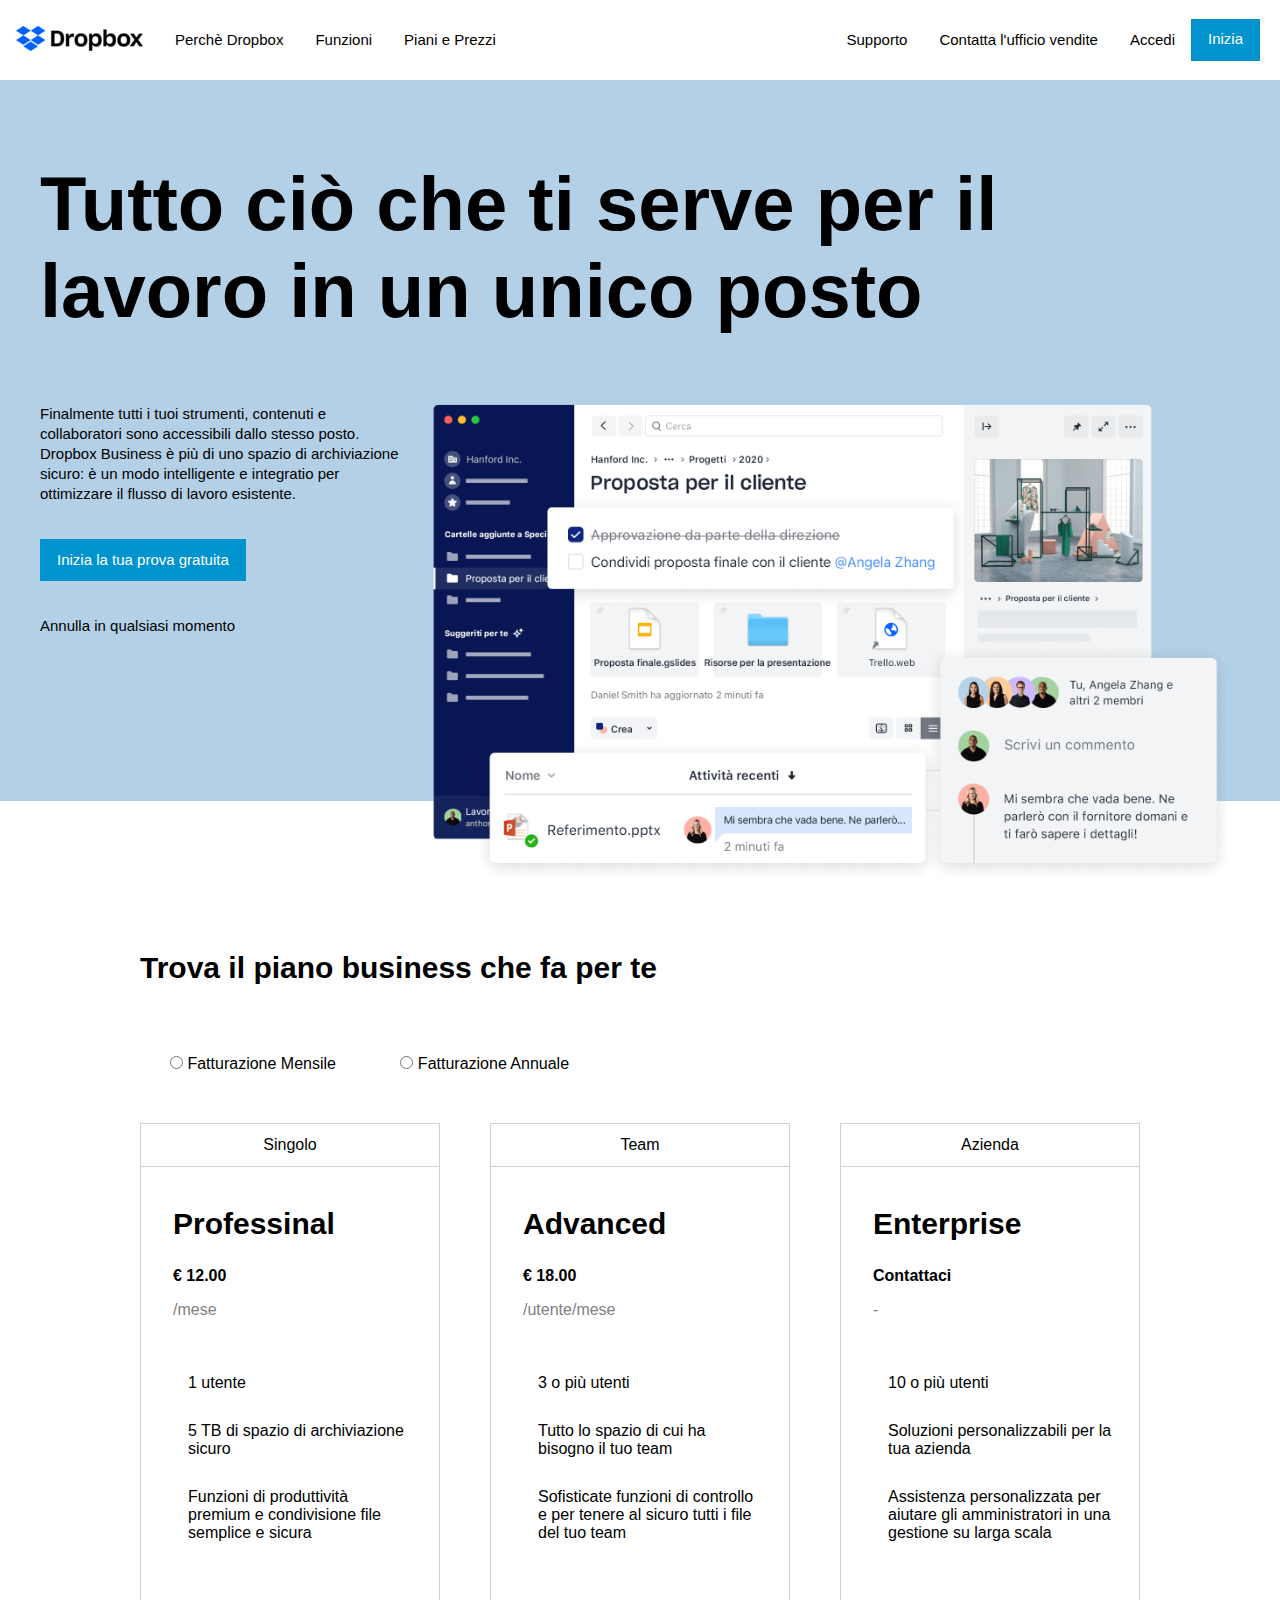
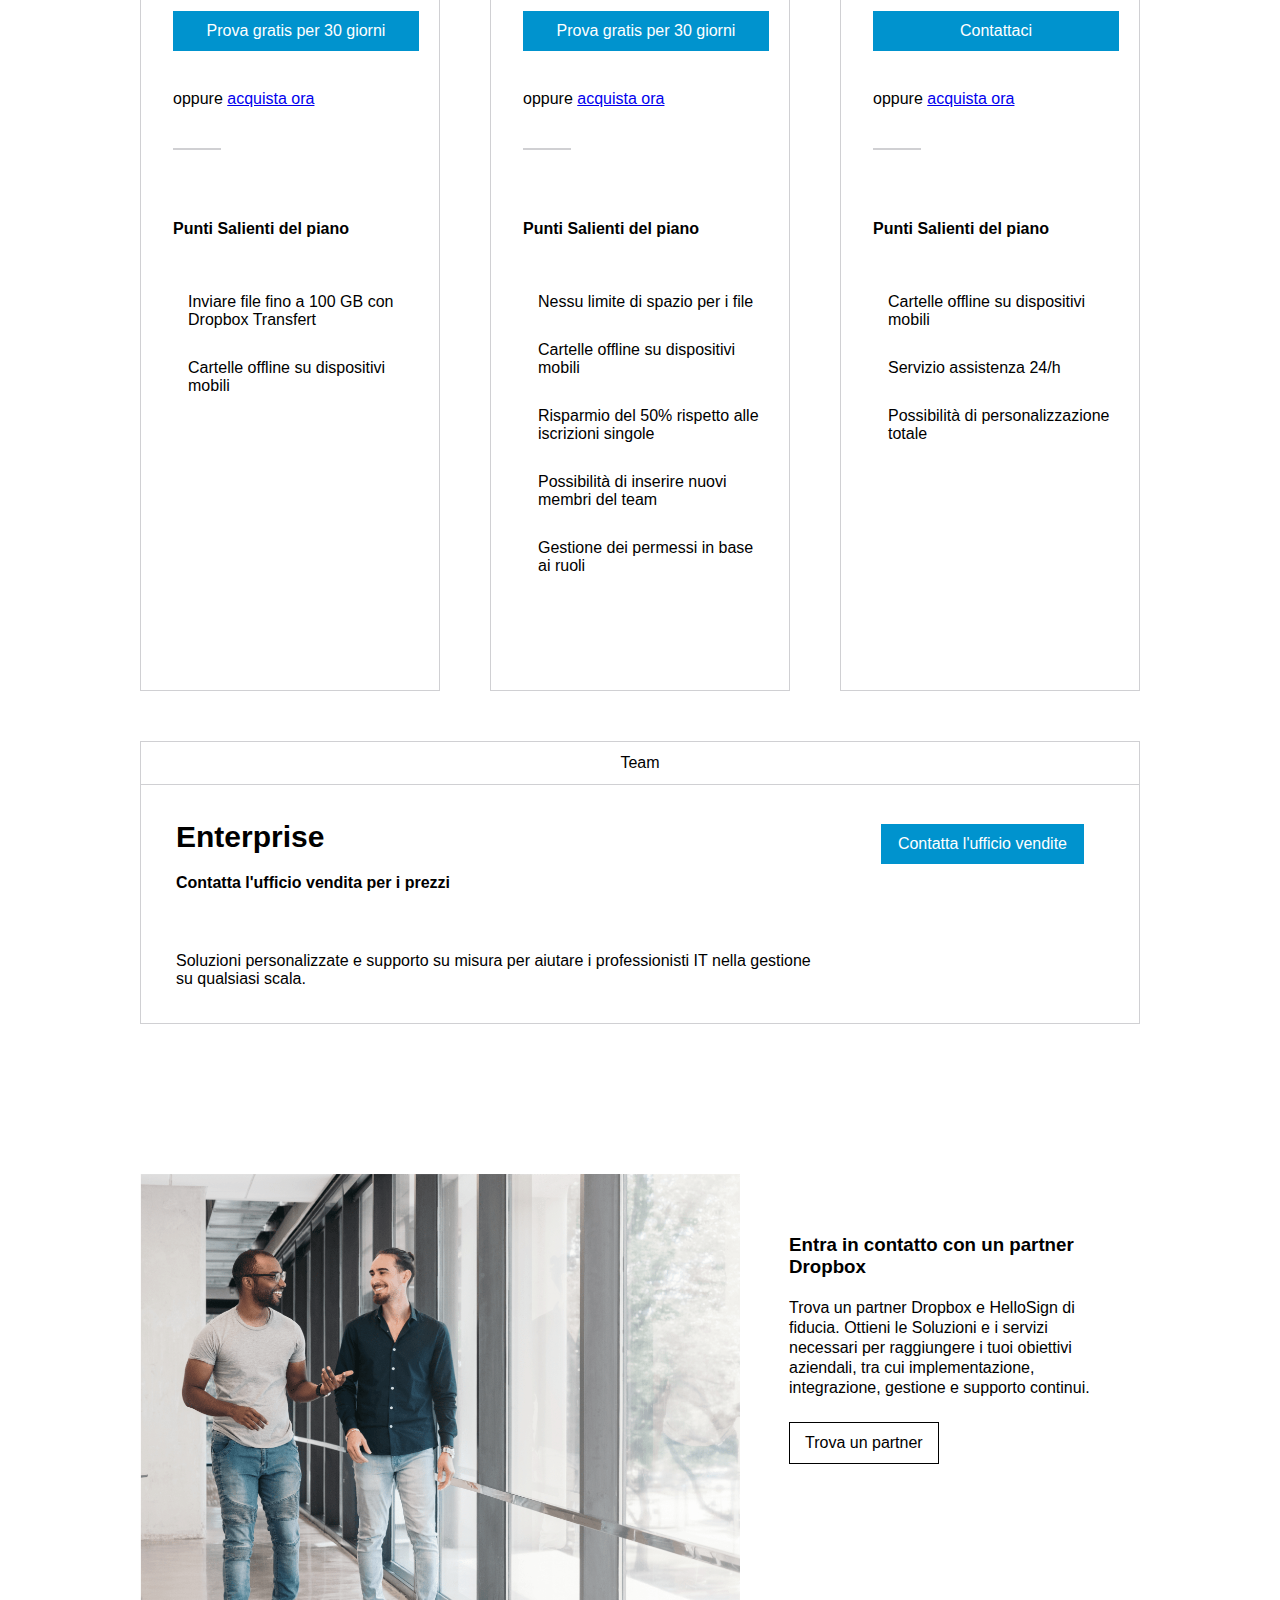
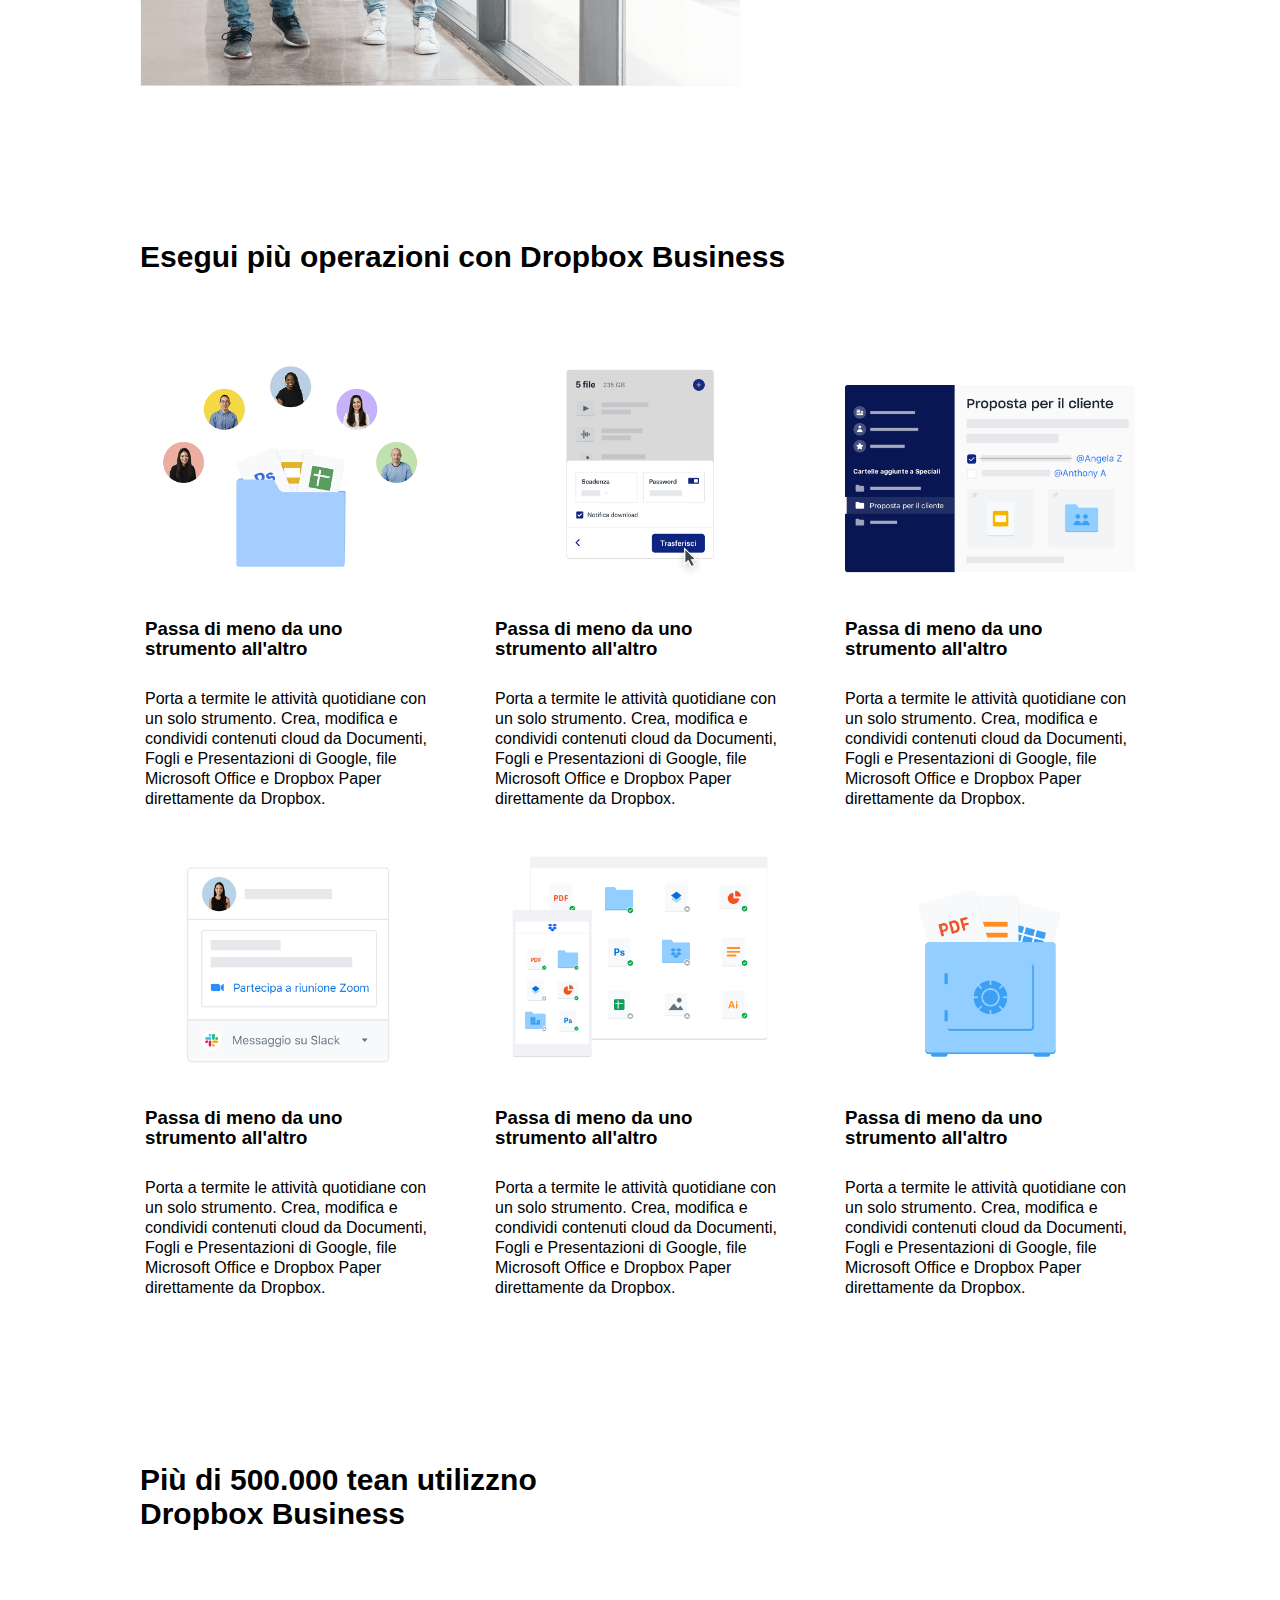
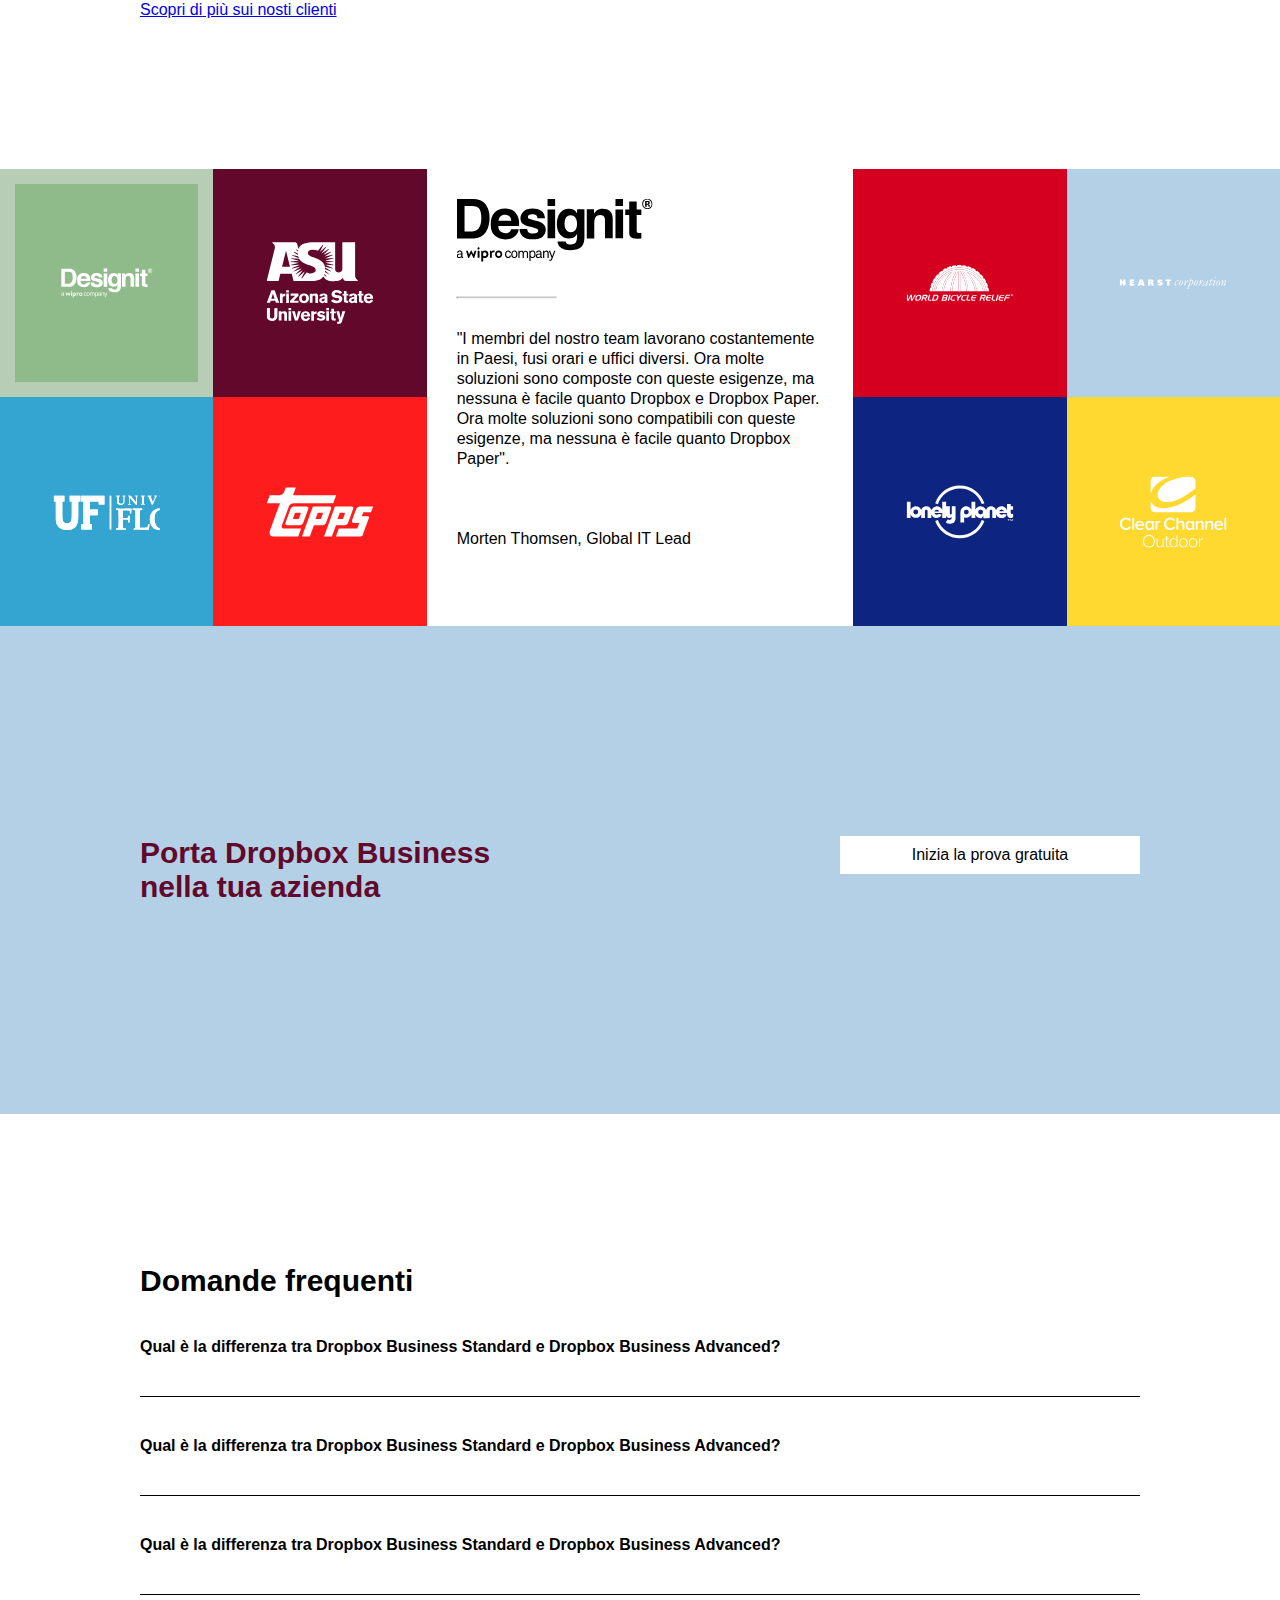
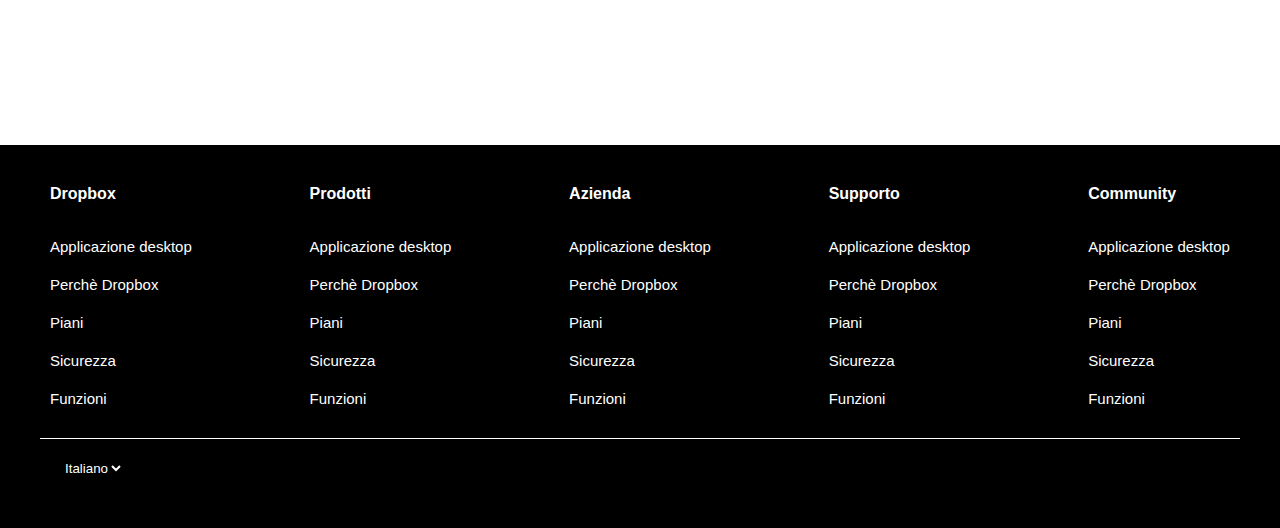
==== index.html @ a274bbf8 "ancora e icone" ====
<!DOCTYPE html>
<html lang="en">
<head>
    <meta charset="UTF-8">
    <meta http-equiv="X-UA-Compatible" content="IE=edge">
    <meta name="viewport" content="width=device-width, initial-scale=1.0">
    <link rel="stylesheet" href="https://cdnjs.cloudflare.com/ajax/libs/font-awesome/6.2.0/css/all.min.css" integrity="sha512-xh6O/CkQoPOWDdYTDqeRdPCVd1SpvCA9XXcUnZS2FmJNp1coAFzvtCN9BmamE+4aHK8yyUHUSCcJHgXloTyT2A==" crossorigin="anonymous" referrerpolicy="no-referrer" />
    <link rel="stylesheet" href="./css/style.css">
    <title>Dropbox</title>
</head>
<body>
    <!-- header 100% -->
    <header>
        <!-- navbar fixed 100% -->
        <nav class="d-flex flex-between">
            <div class="d-flex flex-between">
                <ul class="d-flex flex-between">
                    <li>
                        <img src="./img/logo-small.png" alt="logo-small">
                    </li>
                    <li>
                        <a href="#">Perch&egrave; Dropbox</a>
                    </li>
                    <li>
                        <a href="#">Funzioni</a>
                    </li>
                    <li>
                        <a href="#">Piani e Prezzi</a>
                    </li>
                </ul>
            </div>
            <div class=" d-flex flex-between">
                <ul class="d-flex">
                    <li>
                        <a href="#">Supporto</a>
                    </li>
                    <li>
                        <a href="#">Contatta l&#39ufficio vendite</a>
                    </li>
                    <li>
                        <a href="#">Accedi</a>
                    </li>
                    <li class="btn-blue">
                        <a href="#">Inizia</a>
                    </li>
                </ul> 
            </div>
        </nav>
        <!-- section hero 100% con sfondo azzurro -->
        <section id="hero">
            <div class="container-big">
                <h1>Tutto ci&ograve; che ti serve per il lavoro in un unico posto</h1>
                <div class="d-flex">
                    <div class="w-30 flex-col flex-start">
                        <div>
                            Finalmente tutti i tuoi strumenti, contenuti e collaboratori sono accessibili dallo stesso posto. Dropbox Business &egrave; pi&ugrave; di uno spazio di archiviazione sicuro: &egrave; un modo intelligente e integratio per ottimizzare il flusso di lavoro esistente.
                        </div>
                        <div class="btn-blue">
                            Inizia la tua prova gratuita
                        </div>
                        <div>
                            Annulla in qualsiasi momento
                        </div>
                        <div>
                            <a href="#piani"><i class="fa-solid fa-arrow-down"></i></a>
                        </div>
                    </div>
                    <div class="w-70">
                        <img src="./img/jumbo.png" alt="hero">
                    </div>
                </div>
            </div>
        </section>
    </header>

    <!-- main con 7 sezioni -->
    <main>
        <!-- prima sezione -->
        <section id="piani" class="container-small">
            <h2>Trova il piano business che fa per te</h2>
            <div id="radio-find" class="fatturazioni">
                <label>
                    <input type="radio" name="choice-radio">
                    Fatturazione Mensile
                </label>
                <label>
                    <input type="radio" name="choice-radio">
                    Fatturazione Annuale
                </label>
            </div>
            <!-- contenitore cards -->
            <div class="cards-piani card-conteiner d-flex">
                <!-- prima card -->
                <div class="border flex-col flex-card card">
                    <div class="titolo-card ">
                        <i class="fa-solid fa-user"></i> Singolo
                    </div>
                    <div class="main-card flex-col ">
                        <!-- costi -->
                        <div class="costi">
                            <h2>Professinal</h2>
                            <h4>&euro; 12.00</h4>
                            <span>/mese</span>
                        </div>
                        <!-- funzioni -->
                        <div class="contenitore-funzioni">
                            <div class="funzioni d-flex">
                                <div>
                                    <i class="fa-solid fa-user"></i>
                                </div>
                                <div>
                                    1 utente
                                </div>
                            </div> 
                            <div class="funzioni d-flex">  
                                <div>
                                    <i class="fa-solid fa-folder"></i>
                                </div>
                                <div>
                                    5 TB di spazio di archiviazione sicuro
                                </div>
                            </div>
                            <div class="funzioni d-flex">     
                                <div>
                                    <i class="fa-solid fa-share-nodes"></i>
                                </div>
                                <div>
                                    Funzioni di produttivit&agrave; premium e condivisione file semplice e sicura
                                </div>
                            </div>
                        </div>
                        <!-- bottone prova -->
                        <div class="btn-blue">
                            Prova gratis per 30 giorni
                        </div>
                        <div id="acquista">
                            oppure <a href="#">acquista ora</a>
                        </div>
                        <div class="linea"></div>
                        <!-- punti Salienti -->
                        <div class="punti-salienti fatturazioni flex-col ">
                            <h4> Punti Salienti del piano</h4>
                            <div class="contenitore-funzioni">
                                <div class="funzioni d-flex">
                                    <div>
                                        <i class="fa-solid fa-check"></i>
                                    </div>
                                    <div>
                                        Inviare file fino a 100 GB con Dropbox Transfert
                                    </div>
                                </div> 
                                <div class="funzioni d-flex">  
                                    <div>
                                        <i class="fa-solid fa-check"></i>
                                    </div>
                                    <div>
                                        Cartelle offline su dispositivi mobili
                                    </div>
                                </div>
                            </div>
                        </div>
                    </div>
                </div>
                <!-- seconda card -->
                <div class="card-piano border flex-col flex-card card">
                    <div class="titolo-card ">
                        <i class="fa-solid fa-users"></i> Team
                    </div>
                    <div class="main-card flex-col ">
                        <!-- costi -->
                        <div class="costi">
                            <h2>Advanced</h2>
                            <h4>&euro; 18.00</h4>
                            <span>/utente/mese</span>
                        </div>
                        <!-- funzioni -->
                        <div class="contenitore-funzioni">
                            <div class="funzioni d-flex">
                                <div>
                                    <i class="fa-solid fa-user"></i>
                                </div>
                                <div>
                                    3 o pi&ugrave; utenti
                                </div>
                            </div> 
                            <div class="funzioni d-flex">  
                                <div>
                                    <i class="fa-solid fa-folder"></i>
                                </div>
                                <div>
                                    Tutto lo spazio di cui ha bisogno il tuo team
                                </div>
                            </div>
                            <div class="funzioni d-flex">     
                                <div>
                                    <i class="fa-solid fa-share-nodes"></i>
                                </div>
                                <div>
                                    Sofisticate funzioni di controllo e per tenere al sicuro tutti i file del tuo team
                                </div>
                            </div>
                        </div>
                        <!-- bottone prova -->
                        <div class="btn-blue">
                            Prova gratis per 30 giorni
                        </div>
                        <div id="acquista">
                            oppure <a href="#">acquista ora</a>
                        </div>
                        <div class="linea"></div>
                        <!-- punti Salienti -->
                        <div class="punti-salienti fatturazioni flex-col ">
                            <h4> Punti Salienti del piano</h4>
                            <div class="contenitore-funzioni">
                                <div class="funzioni d-flex">
                                    <div>
                                        <i class="fa-solid fa-check"></i>
                                    </div>
                                    <div>
                                        Nessu limite di spazio per i file
                                    </div>
                                </div> 
                                <div class="funzioni d-flex">  
                                    <div>
                                        <i class="fa-solid fa-check"></i>
                                    </div>
                                    <div>
                                        Cartelle offline su dispositivi mobili
                                    </div>
                                </div>
                                <div class="funzioni d-flex">  
                                    <div>
                                        <i class="fa-solid fa-check"></i>
                                    </div>
                                    <div>
                                        Risparmio del 50% rispetto alle iscrizioni singole
                                    </div>
                                </div>
                                <div class="funzioni d-flex">  
                                    <div>
                                        <i class="fa-solid fa-check"></i>
                                    </div>
                                    <div>
                                        Possibilit&agrave; di inserire nuovi membri del team
                                    </div>
                                </div>
                                <div class="funzioni d-flex">  
                                    <div>
                                        <i class="fa-solid fa-check"></i>
                                    </div>
                                    <div>
                                        Gestione dei permessi in base ai ruoli
                                    </div>
                                </div>
                            </div>
                        </div>
                    </div>
                </div>
                <!-- terza card -->
                <div class="border flex-col flex-card card">
                    <div class="titolo-card ">
                        <i class="fa-solid fa-building"></i> Azienda
                    </div>
                    <div class="main-card flex-col ">
                        <!-- costi -->
                        <div class="costi">
                            <h2>Enterprise</h2>
                            <h4>Contattaci</h4>
                            <span>-</span>
                        </div>
                        <!-- funzioni -->
                        <div class="contenitore-funzioni">
                            <div class="funzioni d-flex">
                                <div>
                                    <i class="fa-solid fa-user"></i>
                                </div>
                                <div>
                                    10 o pi&ugrave; utenti
                                </div>
                            </div> 
                            <div class="funzioni d-flex">  
                                <div>
                                    <i class="fa-solid fa-folder"></i>
                                </div>
                                <div>
                                    Soluzioni personalizzabili per la tua azienda
                                </div>
                            </div>
                            <div class="funzioni d-flex">     
                                <div>
                                    <i class="fa-solid fa-share-nodes"></i>
                                </div>
                                <div>
                                    Assistenza personalizzata per aiutare gli amministratori in una gestione su larga scala
                                </div>
                            </div>
                        </div>
                        <!-- bottone prova -->
                        <div class="btn-blue">
                            Contattaci
                        </div>
                        <div id="acquista">
                            oppure <a href="#">acquista ora</a>
                        </div>
                        <div class="linea"></div>
                        <!-- punti Salienti -->
                        <div class="punti-salienti fatturazioni flex-col ">
                            <h4> Punti Salienti del piano</h4>
                            <div class="contenitore-funzioni">
                                <div class="funzioni d-flex">
                                    <div>
                                        <i class="fa-solid fa-check"></i>
                                    </div>
                                    <div>
                                        Cartelle offline su dispositivi mobili
                                    </div>
                                </div> 
                                <div class="funzioni d-flex">  
                                    <div>
                                        <i class="fa-solid fa-check"></i>
                                    </div>
                                    <div>
                                        Servizio assistenza 24/h
                                    </div>
                                </div>
                                <div class="funzioni d-flex">  
                                    <div>
                                        <i class="fa-solid fa-check"></i>
                                    </div>
                                    <div>
                                        Possibilit&agrave; di personalizzazione totale
                                    </div>
                                </div>
                            </div>
                        </div>
                    </div>
                </div>
            </div>
            <div class="border big-card-container">
                <div class="titolo-card ">
                    <i class="fa-solid fa-building"></i> Team
                </div>
                <div class="big-card d-flex flex-start flex-card flex-between ">
                    <div id="costi">
                        <h2>Enterprise</h3>
                        <h4>Contatta l&#39ufficio vendita per i prezzi</h4>
                        <p>Soluzioni personalizzate e supporto su misura per aiutare i professionisti IT nella gestione su qualsiasi scala.</p>
                    </div>
                    <div id="Contattaci">
                        <div class="btn-blue">
                            Contatta l&#39ufficio vendite
                        </div>
                    </div>
                </div>
            </div>
        </section>

        <!-- seconda sezione -->
        <section id="second" class="container-small">
            <div class="d-flex">
                <div class="w-60">
                    <img src="./img/partner.png" alt="partner">
                </div>
                <div class="w-40 d-flex flex-col flex-start" id="partner">
                    <h3>
                        Entra in contatto con un partner Dropbox
                    </h3>
                    <p>
                        Trova un partner Dropbox e HelloSign di fiducia. Ottieni le Soluzioni e i servizi necessari per raggiungere i tuoi obiettivi aziendali, tra cui implementazione, integrazione, gestione e supporto continui.
                    </p>
                    <div class="btn-white">
                        Trova un partner
                    </div>
                </div>
            </div>
        </section>

        <!-- terza sezione -->
        <section id="third" class="container-small">
            <h2>Esegui pi&ugrave; operazioni con Dropbox Business</h2>
            <div class="cards-piani card-conteiner d-flex">
                <!-- prima card -->
                <div class="flex-col flex-card card ">
                    <div class="line-height">
                        <div class="funzioni d-flex">
                            <div>
                                <img src="./img/business-feature-switching-tools.png" alt="">
                            </div>
                        </div> 
                        <div class="funzioni d-flex">  
                               <div>
                                <h3>Passa di meno da uno strumento all&#39altro</h3>
                            </div>
                        </div>
                        <div class="funzioni d-flex">     
                            <div>
                                Porta a termite le attivit&agrave; quotidiane con un solo strumento. Crea, modifica e condividi contenuti cloud da Documenti, Fogli e Presentazioni di Google, file Microsoft Office e Dropbox Paper direttamente da Dropbox. 
                            </div>
                        </div>
                    </div>
                </div>
                <!-- seconda card -->
                <div class="card-piano flex-col flex-card card">
                    <div class="line-height">
                        <div class="funzioni d-flex">
                            <div>
                                <img src="./img/business-feature-send-files-it.png" alt="send-files">
                            </div>
                        </div> 
                        <div class="funzioni d-flex">  
                               <div>
                                <h3>Passa di meno da uno strumento all&#39altro</h3>
                            </div>
                        </div>
                        <div class="funzioni d-flex">     
                            <div>
                                Porta a termite le attivit&agrave; quotidiane con un solo strumento. Crea, modifica e condividi contenuti cloud da Documenti, Fogli e Presentazioni di Google, file Microsoft Office e Dropbox Paper direttamente da Dropbox. 
                            </div>
                        </div>
                    </div>
                </div>
                <!-- terza card -->
                <div class="flex-col flex-card card">
                    <div class="line-height">
                        <div class="funzioni d-flex">
                            <div>
                                <img src="./img/business-feature-coordinate-it.png" alt="coordinate">
                            </div>
                        </div> 
                        <div class="funzioni d-flex">  
                               <div>
                                <h3>Passa di meno da uno strumento all&#39altro</h3>
                            </div>
                        </div>
                        <div class="funzioni d-flex">     
                            <div>
                                Porta a termite le attivit&agrave; quotidiane con un solo strumento. Crea, modifica e condividi contenuti cloud da Documenti, Fogli e Presentazioni di Google, file Microsoft Office e Dropbox Paper direttamente da Dropbox. 
                            </div>
                        </div>
                    </div>
                </div>
            </div>
            <div class="cards-piani card-conteiner d-flex">
                <!-- quarta card -->
                <div class="flex-col flex-card card">
                    <div class="line-height">
                        <div class="funzioni d-flex">
                            <div>
                                <img src="./img/business-feature-integrations-it.png" alt="integrations">
                            </div>
                        </div> 
                        <div class="funzioni d-flex">  
                               <div>
                                <h3>Passa di meno da uno strumento all&#39altro</h3>
                            </div>
                        </div>
                        <div class="funzioni d-flex">     
                            <div>
                                Porta a termite le attivit&agrave; quotidiane con un solo strumento. Crea, modifica e condividi contenuti cloud da Documenti, Fogli e Presentazioni di Google, file Microsoft Office e Dropbox Paper direttamente da Dropbox. 
                            </div>
                        </div>
                    </div>
                </div>
                <!-- quinta card -->
                <div class="card-piano flex-col flex-card card">
                    <div class="line-height">
                        <div class="funzioni d-flex">
                            <div>
                                <img src="./img/business-feature-multi-device.png" alt="multi-device">
                            </div>
                        </div> 
                        <div class="funzioni d-flex">  
                               <div>
                                <h3>Passa di meno da uno strumento all&#39altro</h3>
                            </div>
                        </div>
                        <div class="funzioni d-flex">     
                            <div>
                                Porta a termite le attivit&agrave; quotidiane con un solo strumento. Crea, modifica e condividi contenuti cloud da Documenti, Fogli e Presentazioni di Google, file Microsoft Office e Dropbox Paper direttamente da Dropbox. 
                            </div>
                        </div>
                    </div>
                </div>
                <!-- sesta card -->
                <div class="flex-col flex-card card">
                    <div class="line-height">
                        <div class="funzioni d-flex">
                            <div>
                                <img src="./img/business-feature-security.png" alt="security">
                            </div>
                        </div> 
                        <div class="funzioni d-flex">  
                               <div>
                                <h3>Passa di meno da uno strumento all&#39altro</h3>
                            </div>
                        </div>
                        <div class="funzioni d-flex">     
                            <div>
                                Porta a termite le attivit&agrave; quotidiane con un solo strumento. Crea, modifica e condividi contenuti cloud da Documenti, Fogli e Presentazioni di Google, file Microsoft Office e Dropbox Paper direttamente da Dropbox. 
                            </div>
                        </div>
                    </div>
                </div>
            </div>
        </section>

        <!-- quarta sezione -->
        <section id="fourth-section" class="container-small">
            <h2>Pi&ugrave; di 500.000 tean utilizzno<br>Dropbox Business</h2>
            <a href="#">Scopri di pi&ugrave; sui nosti clienti</a>
        </section>

        <!-- quinta sezioni -->
        <section id="fifth-section" class="d-flex">
            <div class="squares d-flex">
                <div class="square lime">
                    <div class="svg">
                        <svg width="400" height="127" viewBox="0 0 400 127" xmlns="http://www.w3.org/2000/svg"><title>designit</title><g><g transform="translate(0 97.578)"><path d="M85.675 6.92c-4.014 0-7.336 3.391-7.336 7.613 0 4.221 3.253 7.612 7.336 7.612 4.014 0 7.335-3.39 7.335-7.612 0-4.222-3.252-7.613-7.335-7.613zm0 11.627c-2.076 0-3.737-1.8-3.737-4.014 0-2.215 1.66-4.014 3.737-4.014 2.076 0 3.737 1.8 3.737 4.014.069 2.214-1.661 4.014-3.737 4.014zM39.654 7.336h-2.699c-.208 0-.484.207-.554.415l-2.214 6.99-3.806-7.475a.826.826 0 0 0-.623-.346h-.277a.826.826 0 0 0-.623.346l-3.806 7.474-2.215-6.99c-.069-.207-.346-.414-.553-.414h-2.7c-.345 0-.553.276-.414.622L23.599 21.8c.069.208.346.416.553.416h.415a.826.826 0 0 0 .623-.346l4.499-8.79 4.498 8.79a.826.826 0 0 0 .623.346h.415c.208 0 .484-.208.554-.416l4.429-13.84c0-.347-.208-.623-.554-.623zm6.367 0h-2.7a.62.62 0 0 0-.622.622v13.15a.62.62 0 0 0 .623.622h2.699a.62.62 0 0 0 .623-.623V7.958a.62.62 0 0 0-.623-.622zm11.903-.416c-1.869 0-3.599.83-4.844 2.146l-.485-1.315c-.069-.208-.346-.415-.553-.415h-1.246a.62.62 0 0 0-.623.622V28.72a.62.62 0 0 0 .623.623h2.699a.62.62 0 0 0 .623-.623v-7.198c1.176.416 2.422.623 3.737.623 3.806 0 6.92-3.39 6.92-7.612.07-4.222-3.045-7.613-6.851-7.613zm-.761 11.627c-1.108 0-2.215-.277-3.045-.83v-5.468a3.521 3.521 0 0 1 3.045-1.8c2.007 0 3.667 1.8 3.667 4.015 0 2.283-1.66 4.083-3.667 4.083zM74.879 6.92c-2.63 0-4.152 2.146-4.152 2.146l-.485-1.315c-.069-.208-.346-.415-.553-.415h-1.246a.62.62 0 0 0-.623.622v13.15a.62.62 0 0 0 .623.622h2.699a.62.62 0 0 0 .623-.623v-9.204c1.591-1.938 3.598-1.315 4.014-1.107.415.138.692-.07.83-.346.138-.277.692-1.661.969-2.146.207-.484-.139-1.384-2.7-1.384zM45.19.554c-1.176-.346-2.353.415-2.699 1.591-.346 1.177.416 2.422 1.523 2.7 1.176.345 2.353-.416 2.699-1.592.346-1.177-.346-2.353-1.523-2.7z"/><path d="M13.287 21.66a3.373 3.373 0 0 1-.761.278c-.277.069-.484.069-.83.069-.623 0-1.177-.208-1.523-.623a2.418 2.418 0 0 1-.554-1.522H9.55a4.54 4.54 0 0 1-1.868 1.73c-.83.415-1.73.623-2.769.623-.83 0-1.522-.139-2.145-.416-.623-.277-.969-.623-1.384-1.038-.415-.415-.692-.9-.9-1.453a4.29 4.29 0 0 1-.276-1.592c0-.484.069-.969.207-1.453.139-.484.415-.969.83-1.384.416-.415.9-.761 1.523-1.107.623-.277 1.453-.485 2.422-.554l4.291-.277v-1.038c0-.346-.07-.761-.138-1.107a1.64 1.64 0 0 0-.623-1.038c-.277-.208-.554-.415-.9-.554-.346-.138-.83-.207-1.453-.207-.623 0-1.177.069-1.592.207-.415.139-.761.346-.969.623-.484.484-.692 1.038-.692 1.73H.83c0-.692.139-1.246.346-1.73.208-.484.485-.9.9-1.315a5.08 5.08 0 0 1 1.869-1.176 7.239 7.239 0 0 1 2.491-.416c1.384 0 2.491.277 3.322.762.83.553 1.384 1.176 1.73 2.007.277.692.415 1.384.415 2.214v6.99c0 .346.07.623.208.761a.786.786 0 0 0 .553.208h.416l.207-.07v1.869zM9.55 14.81l-3.806.207c-.346 0-.692.07-1.107.208-.346.138-.692.277-1.038.484a3.966 3.966 0 0 0-.762.762c-.207.346-.276.692-.276 1.176 0 .623.207 1.246.622 1.73.416.485 1.177.761 2.146.761a4.29 4.29 0 0 0 1.591-.276c.485-.208.97-.485 1.315-.9.416-.415.762-.969.9-1.523.208-.553.277-1.176.277-1.73v-.9h.138zm101.315 2.145c-.07.761-.208 1.453-.484 2.076a6.31 6.31 0 0 1-1.177 1.592c-.484.484-1.107.9-1.8 1.176-.691.277-1.452.416-2.352.416-1.315 0-2.353-.277-3.183-.762-.83-.553-1.523-1.176-2.007-1.937a7.212 7.212 0 0 1-.9-2.077c-.208-.83-.277-1.73-.277-2.837 0-1.107.07-2.007.277-2.837.208-.83.484-1.454.9-2.076.484-.762 1.176-1.385 2.007-1.938.83-.554 1.868-.761 3.183-.761.83 0 1.592.138 2.284.415.692.277 1.245.623 1.73 1.107a6.31 6.31 0 0 1 1.176 1.592c.277.623.485 1.315.554 2.076h-2.422c-.07-.484-.208-.9-.346-1.315-.208-.346-.416-.692-.692-.969a2.606 2.606 0 0 0-1.038-.623 4.03 4.03 0 0 0-1.315-.207c-.554 0-1.038.069-1.384.277-.416.207-.762.415-1.038.692a3.428 3.428 0 0 0-1.108 1.937c-.207.83-.277 1.661-.277 2.56 0 .9.07 1.731.277 2.561.208.83.554 1.454 1.108 1.938.346.277.692.485 1.038.692.415.208.83.277 1.384.277.484 0 .969-.07 1.384-.277.415-.207.761-.415 1.038-.692.277-.277.484-.553.623-.9.138-.346.276-.76.346-1.245h2.491v.069zm13.149-2.353c0 1.107-.139 2.215-.415 3.183-.277 1.039-.83 1.869-1.592 2.7-.554.484-1.177.9-1.869 1.245a6.56 6.56 0 0 1-2.422.485c-.9 0-1.73-.139-2.422-.485a5.53 5.53 0 0 1-1.868-1.246c-.762-.76-1.315-1.66-1.592-2.699a12.173 12.173 0 0 1-.415-3.183c0-1.107.138-2.214.415-3.183.277-1.038.83-1.869 1.592-2.7a8.793 8.793 0 0 1 1.868-1.245 6.56 6.56 0 0 1 2.422-.484c.9 0 1.73.138 2.422.484a5.53 5.53 0 0 1 1.869 1.246c.761.761 1.315 1.66 1.592 2.699.276.969.415 2.007.415 3.183zm-2.422 0c0-.83-.07-1.66-.277-2.491a4.625 4.625 0 0 0-1.038-2.007c-.277-.277-.692-.554-1.107-.761-.416-.208-.9-.277-1.454-.277-.553 0-1.038.069-1.453.277-.415.207-.761.415-1.107.76a4.625 4.625 0 0 0-1.038 2.008c-.208.83-.277 1.591-.277 2.491 0 .83.069 1.661.277 2.491.207.83.553 1.454 1.038 2.007.277.277.692.554 1.107.762.415.207.9.276 1.453.276.554 0 1.038-.069 1.454-.276.415-.208.76-.416 1.107-.762a4.625 4.625 0 0 0 1.038-2.007c.207-.83.277-1.66.277-2.49zm21.66 7.197v-9.135c0-.484-.069-.968-.138-1.384-.069-.415-.277-.761-.484-1.038-.208-.277-.485-.553-.9-.692a3.765 3.765 0 0 0-1.384-.277c-.415 0-.83.07-1.176.277-.346.139-.692.415-.97.692a3.529 3.529 0 0 0-.968 1.8 10.745 10.745 0 0 0-.208 2.145v7.682h-2.422v-9.135c0-.485-.07-.97-.138-1.385-.07-.415-.208-.76-.485-1.038-.207-.276-.484-.553-.9-.692a3.765 3.765 0 0 0-1.383-.276 3.15 3.15 0 0 0-1.385.346c-.415.207-.76.553-1.038.9a4.396 4.396 0 0 0-.76 1.73 9.734 9.734 0 0 0-.209 1.937v7.682h-2.352V7.543h2.076l.207 2.076c.346-.83.9-1.453 1.661-1.799.761-.415 1.523-.623 2.353-.623 1.038 0 1.938.208 2.7.692a4.589 4.589 0 0 1 1.59 2.007c.208-.484.416-.83.762-1.176.277-.346.692-.623 1.038-.83.415-.208.83-.416 1.246-.485.415-.139.9-.139 1.315-.139 1.591 0 2.837.485 3.598 1.454.762.969 1.177 2.214 1.177 3.875v9.481h-2.422V21.8zm17.717-7.197a10.99 10.99 0 0 1-.554 3.46c-.346 1.038-.9 1.938-1.591 2.63a6.738 6.738 0 0 1-1.661 1.038c-.623.277-1.384.415-2.215.415-.415 0-.761-.069-1.176-.138-.416-.07-.762-.208-1.177-.415-.346-.139-.692-.416-1.038-.623-.277-.277-.554-.554-.761-.9v7.82h-2.422V7.336h2.076l.138 1.868c.415-.692 1.038-1.246 1.8-1.66.83-.416 1.591-.554 2.422-.554.9 0 1.66.138 2.353.415.692.277 1.245.692 1.73 1.176.692.692 1.176 1.592 1.522 2.63.346 1.038.554 2.145.554 3.391zm-2.422 0c0-.692-.07-1.315-.208-2.007a7.905 7.905 0 0 0-.623-1.8c-.277-.553-.692-.968-1.245-1.314-.554-.346-1.177-.484-1.938-.484-.554 0-.969.069-1.315.276-.346.208-.692.416-.969.692-.623.554-1.038 1.177-1.246 2.007-.207.83-.346 1.661-.346 2.56 0 .9.139 1.8.346 2.561.208.83.623 1.454 1.246 2.007.277.277.623.485.969.692.346.208.83.277 1.315.277.761 0 1.453-.138 1.938-.484.553-.346.968-.761 1.245-1.246a6.889 6.889 0 0 0 .623-1.8 8.754 8.754 0 0 0 .208-1.937zm16.193 7.059a3.373 3.373 0 0 1-.76.277c-.278.069-.485.069-.831.069-.623 0-1.177-.208-1.523-.623a2.418 2.418 0 0 1-.553-1.522h-.07a4.54 4.54 0 0 1-1.868 1.73c-.83.415-1.73.623-2.768.623-.83 0-1.523-.139-2.146-.416a4.93 4.93 0 0 1-1.522-1.038c-.415-.415-.692-.9-.9-1.453a4.29 4.29 0 0 1-.277-1.592c0-.484.07-.969.208-1.453.139-.484.415-.969.83-1.384.416-.415.9-.761 1.523-1.107.623-.277 1.453-.485 2.422-.554l4.29-.277v-1.038c0-.346-.068-.761-.138-1.107a1.64 1.64 0 0 0-.622-1.038c-.277-.208-.554-.415-.9-.554-.346-.138-.83-.207-1.453-.207-.623 0-1.177.069-1.592.207-.415.139-.761.346-.969.623-.484.484-.692 1.038-.692 1.73h-2.353c0-.692.139-1.246.346-1.73.208-.484.485-.9.9-1.315a5.08 5.08 0 0 1 1.868-1.176 7.239 7.239 0 0 1 2.492-.416c1.384 0 2.491.277 3.321.762.83.553 1.385 1.176 1.73 2.007.277.692.416 1.384.416 2.214v6.99c0 .346.069.623.207.761a.786.786 0 0 0 .554.208h.415l.208-.07v1.869h.207zm-3.737-6.851l-3.806.207c-.346 0-.692.07-1.107.208-.346.138-.692.277-1.038.484a3.966 3.966 0 0 0-.761.762c-.208.346-.277.692-.277 1.176 0 .623.207 1.246.623 1.73.415.485 1.176.761 2.145.761a4.29 4.29 0 0 0 1.592-.276c.484-.208.969-.485 1.315-.9.415-.415.76-.969.9-1.523.207-.553.276-1.176.276-1.73v-.9h.138zm14.395 6.99v-9.136c0-1.107-.208-1.937-.692-2.56-.485-.623-1.246-.9-2.422-.9-.692 0-1.315.208-1.8.623a4.001 4.001 0 0 0-1.245 1.592 3.831 3.831 0 0 0-.415 1.799c-.07.692-.07 1.315-.07 1.869v6.712h-2.422V7.405h2.076l.208 2.145c.208-.415.415-.761.761-1.107.346-.346.692-.554 1.038-.761.415-.208.83-.346 1.246-.485.415-.138.83-.138 1.246-.138 1.66 0 2.837.484 3.667 1.384.83.9 1.246 2.214 1.246 3.875V21.8h-2.422zm9.55 2.906c-.346.9-.83 1.66-1.384 2.214-.554.554-1.384.83-2.491.83-.623 0-1.108-.068-1.454-.138-.346-.069-.622-.138-.692-.207V25.26c.139.069.346.069.485.138.138.07.346.07.553.07h.692a2.65 2.65 0 0 0 1.315-.347c.346-.208.623-.554.83-1.107l.9-2.422-5.674-14.395h2.699l4.221 11.35 4.014-11.35h2.491l-6.505 17.509z"/></g><path d="M16.055 14.533v51.765H31.42c7.82 0 13.287-3.876 16.401-11.558 1.661-4.221 2.491-9.273 2.491-15.155 0-8.097-1.245-14.256-3.806-18.616-2.56-4.29-7.543-6.436-15.086-6.436H16.055zM46.436 2.56C52.042 4.36 56.54 7.75 59.931 12.595a35.985 35.985 0 0 1 5.675 12.803c.968 4.567 1.522 8.927 1.522 13.149 0 10.519-2.145 19.446-6.367 26.713-5.744 9.896-14.602 14.81-26.574 14.81H0V.83h34.187c4.913.07 8.996.623 12.249 1.73zm42.837 33.287c-2.145 2.145-3.53 5.12-4.083 8.858h26.298c-.277-3.945-1.661-6.99-4.083-9.066-2.422-2.076-5.467-3.114-9.066-3.114-3.875.07-6.92 1.107-9.066 3.322M112.18 22.56c4.083 1.799 7.474 4.705 10.104 8.65 2.422 3.46 3.944 7.543 4.636 12.11.416 2.7.623 6.506.485 11.627h-42.56c.276 5.952 2.283 10.035 6.09 12.457 2.352 1.453 5.12 2.214 8.373 2.214 3.46 0 6.298-.83 8.512-2.63 1.8-1.522 2.215-2.283 3.114-5.536h15.64c-.415 5.052-2.283 8.512-5.674 12.111-5.26 5.675-12.526 8.512-22.007 8.512-7.751 0-14.672-2.422-20.554-7.197-5.951-4.775-8.927-12.664-8.927-23.46 0-10.173 2.63-17.924 8.027-23.391 5.398-5.398 12.388-8.097 20.9-8.097 5.121-.139 9.758.83 13.84 2.63m31.696 38.823c.346 2.699 1.038 4.637 2.077 5.813 1.937 2.007 5.467 3.045 10.588 3.045 3.045 0 5.398-.415 7.197-1.315 1.8-.9 2.699-2.214 2.699-4.014 0-1.73-.692-3.044-2.145-3.944-1.454-.9-6.782-2.422-15.987-4.637-6.643-1.66-11.349-3.737-14.048-6.159-2.768-2.422-4.083-5.952-4.083-10.519 0-5.398 2.145-10.035 6.367-13.98 4.221-3.875 10.242-5.812 17.924-5.812 7.266 0 13.218 1.453 17.854 4.36 4.637 2.906 7.267 7.958 7.959 15.155h-15.294c-.208-1.938-.762-3.53-1.661-4.706-1.73-2.076-4.568-3.114-8.65-3.114-3.323 0-5.745.485-7.198 1.592-1.384 1.038-2.145 2.214-2.145 3.668 0 1.799.761 3.045 2.283 3.806 1.523.83 6.852 2.214 15.987 4.221 6.09 1.454 10.726 3.599 13.702 6.505 3.045 2.907 4.498 6.575 4.498 11.004 0 5.813-2.145 10.519-6.436 14.187-4.36 3.668-11.003 5.467-20.069 5.467-9.204 0-15.986-1.938-20.415-5.813-4.36-3.876-6.575-8.858-6.575-14.81h15.571zm98.063 2.076c2.422-2.699 3.668-6.99 3.668-12.941 0-5.536-1.177-9.827-3.53-12.734-2.353-2.906-5.398-4.36-9.342-4.36-5.33 0-8.997 2.492-11.004 7.544-1.038 2.699-1.592 6.02-1.592 9.965 0 3.391.554 6.436 1.73 9.135 2.007 4.914 5.744 7.405 11.073 7.405 3.53.07 6.505-1.315 8.997-4.014m-5.19-42.076c3.736 1.523 6.712 4.36 8.996 8.443v-8.443h15.017v55.571c0 7.543-1.245 13.287-3.806 17.093-4.36 6.644-12.734 9.897-25.121 9.897-7.474 0-13.564-1.454-18.27-4.43-4.706-2.906-7.336-7.335-7.82-13.148h16.678c.415 1.8 1.107 3.045 2.076 3.875 1.661 1.384 4.43 2.076 8.305 2.076 5.467 0 9.204-1.868 11.072-5.536 1.246-2.353 1.869-6.298 1.869-11.834v-3.737c-1.453 2.491-3.045 4.36-4.775 5.606-3.045 2.353-6.99 3.46-11.834 3.46-7.543 0-13.495-2.63-17.993-7.89-4.498-5.259-6.713-12.456-6.713-21.453 0-8.72 2.145-15.986 6.505-21.937 4.29-5.952 10.45-8.859 18.34-8.859 2.768-.069 5.328.416 7.473 1.246m75.987 3.46c3.806 3.184 5.744 8.443 5.744 15.779V80h-15.71V44.43c0-3.046-.415-5.468-1.246-7.06-1.522-2.976-4.36-4.498-8.58-4.498-5.191 0-8.651 2.145-10.59 6.574-1.037 2.353-1.522 5.33-1.522 8.928v31.695h-15.294V21.522h14.74v8.582c1.939-3.045 3.807-5.19 5.537-6.505 3.114-2.353 7.128-3.53 11.972-3.53 6.229 0 11.142 1.592 14.949 4.775m11.349-2.837h15.571V80h-15.571V22.007zm15.502-7.474h-15.502V.415h15.502v14.118zm-154.118 7.474h15.502V80h-15.502V22.007zm15.502-7.474h-15.502V.415h15.502v14.118zm143.114 18.2V22.008h8.097V5.467h15.225v16.47h9.55v10.727h-9.55v31.073c0 2.422.346 3.875.9 4.498.622.623 2.49.9 5.605.9.484 0 .969 0 1.453-.07.485 0 1.038-.068 1.523-.138v11.488l-7.267.346c-7.266.208-12.18-.969-14.81-3.806-1.73-1.73-2.63-4.429-2.63-8.166V32.734h-8.096zm46.09-25.743c-.415-.139-1.038-.208-1.8-.208h-.691v3.391h1.176c.692 0 1.246-.138 1.661-.415.415-.277.623-.761.623-1.384 0-.692-.346-1.177-.969-1.384zm-5.536 9.342V4.706H390.31c.97.07 1.661.277 2.284.623 1.038.553 1.592 1.453 1.592 2.768 0 .969-.277 1.66-.83 2.076-.554.484-1.246.692-2.008.83.693.139 1.315.346 1.661.693.692.553 1.038 1.453 1.038 2.63v1.037c0 .07 0 .208.07.346 0 .139 0 .208.069.346l.138.346h-2.906c-.07-.346-.139-.9-.208-1.591 0-.692-.07-1.177-.208-1.454a1.248 1.248 0 0 0-.83-.83c-.277-.138-.554-.208-1.038-.208l-.623-.069h-.623v4.083h-3.252zM383.045 4.43c-1.66 1.73-2.491 3.737-2.491 6.09 0 2.422.83 4.498 2.56 6.228 1.661 1.73 3.737 2.561 6.09 2.561 2.422 0 4.43-.9 6.09-2.56 1.661-1.73 2.56-3.807 2.56-6.16s-.83-4.36-2.49-6.09c-1.662-1.73-3.738-2.63-6.16-2.63-2.422-.069-4.429.762-6.159 2.561zm13.495 13.633c-2.007 2.007-4.498 2.976-7.336 2.976-2.976 0-5.467-1.038-7.474-3.045-2.007-2.007-3.045-4.498-3.045-7.474 0-3.045 1.107-5.606 3.253-7.612 2.076-1.938 4.498-2.838 7.197-2.838 2.907 0 5.329 1.038 7.405 3.114 2.007 2.007 3.114 4.499 3.114 7.405.07 2.907-.969 5.398-3.114 7.474z"/></g></svg>
                    </div>
                </div>
                <div class="square bordeaux">
                    <div class="svg">
                        <svg width="398" height="305" viewBox="0 0 398 305" xmlns="http://www.w3.org/2000/svg"><title>asu_university_vert_rgb</title><g transform="translate(-1 -1)"><g transform="translate(0 179.31)"><path d="M30.62 1.655l17.104 46.62H35.31l-2.207-7.447H16l-2.207 7.448H1.38l17.38-46.62H30.62zm-6.344 11.31c-.552 2.483-1.38 4.966-1.931 7.173-1.104 3.586-2.759 9.103-3.862 12.414h11.862l-6.07-19.586zm36.138 4.414c2.207-1.93 4.69-3.31 9.93-3.862v9.104l-3.31.551c-4.965.828-6.344 1.656-6.344 6.07v19.586H50.483V13.793h9.93v3.586zM73.93 1.655h9.931v8h-9.931v-8zm0 12.138h9.931v34.759h-9.931V13.793z"/><path d="M90.2068966 13.7931034L119.724138 13.7931034 119.724138 21.5172414 101.241379 40.2758621 119.724138 40.2758621 119.724138 48.2758621 88.2758621 48.2758621 88.2758621 40.5517241 107.034483 21.5172414 90.4827586 21.5172414 90.4827586 13.7931034z"/><path d="M158.897 31.172c0 8.828-4.966 18.207-18.483 18.207-9.655 0-18.483-5.517-18.483-18.207 0-10.482 6.62-19.034 19.862-18.206 13.793.551 17.104 11.862 17.104 18.206zm-25.38-6.896c-1.38 1.93-1.655 4.414-1.655 6.62 0 5.518 2.759 10.207 8.276 10.207 5.517 0 8.276-4.413 8.276-9.93 0-3.863-.828-6.897-2.759-8.552-2.207-1.931-4.414-1.931-6.069-1.931-2.758.551-4.69 1.379-6.069 3.586zm38.897-7.173c1.103-1.103 1.655-1.93 3.31-2.758 1.655-.552 3.862-1.38 6.345-1.38 1.931 0 4.414.276 6.069 1.38 3.586 1.93 4.69 4.965 4.69 10.483v23.724H182.62V28.966c0-3.035 0-4.138-.552-5.242-.828-1.93-2.483-2.758-4.69-2.758-5.241 0-5.241 4.413-5.241 8.551v18.759H161.93V14.069h10.207l.276 3.034zm25.655 6.621c.276-2.483.552-5.241 3.586-7.724 3.31-2.483 7.173-3.034 11.31-3.034 4.138 0 14.621 1.103 14.621 9.93v20.138c0 3.587.276 4.138 1.104 5.518h-9.931v-3.31c-2.483 1.93-5.518 4.137-10.483 4.137-8 0-11.31-5.793-11.31-10.482 0-5.518 4.413-8.828 7.172-9.931 2.759-1.104 9.38-2.483 13.517-3.31v-1.932c0-1.655-.276-4.138-3.862-4.138-4.414 0-4.965 2.759-5.241 4.138h-10.483zm12.69 10.483c-1.656.552-4.414 1.655-4.414 4.414 0 1.655 1.38 3.586 3.862 3.586 1.38 0 2.483-.552 3.586-1.104 3.31-2.206 3.586-5.24 3.586-8.827l-6.62 1.93zm39.172.276c1.103 1.38 2.207 2.483 4.414 3.586 3.034 1.655 6.345 2.207 9.103 2.207 4.69 0 8.552-2.207 8.552-5.517 0-3.587-4.69-4.414-8.276-4.69-2.483-.276-5.241-.552-7.724-1.103-2.759-.552-12.69-2.76-12.69-12.69C243.31 4.138 254.07.552 262.07.552c10.759 0 16.552 5.241 20.69 8.827l-8.552 6.07c-1.38-1.38-2.759-2.76-4.69-3.863-1.655-.827-4.69-1.93-7.724-1.93-4.69 0-6.896 2.758-6.896 4.965 0 3.586 3.862 4.138 6.069 4.413 4.965.552 11.586 1.932 14.344 2.76 5.242 1.93 8 6.068 8 11.585 0 3.31-1.379 7.173-3.586 9.931-4.138 4.966-11.034 6.345-17.655 6.345-13.241 0-18.483-6.069-21.241-9.38l9.103-5.792zm38.897-30.62h10.206V14.62h6.621v6.345h-6.62v15.448c0 2.207 0 3.862 2.758 3.862h3.586v8c-2.207.276-3.586.552-5.241.552-3.586 0-7.448-.276-9.655-3.31-1.38-1.932-1.38-4.415-1.38-7.725V21.241h-4.965v-6.344h4.965V3.862h-.275zm19.862 19.861c.276-2.483.551-5.241 3.586-7.724 3.31-2.483 7.172-3.034 11.31-3.034 4.138 0 14.62 1.103 14.62 9.93v20.138c0 3.587.277 4.138 1.104 5.518h-9.93v-3.31c-2.483 1.93-5.518 4.137-10.483 4.137-8 0-11.31-5.793-11.31-10.482 0-5.518 4.413-8.828 7.172-9.931 2.758-1.104 9.379-2.483 13.517-3.31v-1.932c0-1.655-.276-4.138-3.862-4.138-4.414 0-4.966 2.759-5.242 4.138H308.69zm12.965 10.483c-1.655.552-4.414 1.655-4.414 4.414 0 1.655 1.38 3.586 3.862 3.586 1.38 0 2.483-.552 3.587-1.104 3.31-2.206 3.586-5.24 3.586-8.827l-6.62 1.93zm23.448-30.345h10.207v10.759h6.621v6.345h-6.62v15.448c0 2.207 0 3.862 2.758 3.862h3.586v8c-2.207.276-3.586.552-5.241.552-3.586 0-7.448-.276-9.655-3.31-1.38-1.932-1.38-4.415-1.38-7.725V21.241h-4.965v-6.344h4.965V3.862h-.276zm52.966 35.862c-1.103 1.655-2.483 3.586-4.138 5.242-3.034 2.758-7.448 4.965-12.965 4.965-10.207 0-17.38-6.62-17.38-17.931 0-8.276 4.138-19.034 17.655-19.034 1.931 0 8 .275 12.414 4.965 4.414 4.966 4.69 11.586 4.966 15.448h-24.828c0 4.414 2.483 8.552 8 8.552 5.517 0 7.448-3.586 8.828-6.069l7.448 3.862zM387.862 26.76c-.276-1.38-.552-3.31-1.931-4.966-1.38-1.38-3.31-1.93-4.965-1.93-2.483 0-4.138 1.103-5.242 2.206-1.38 1.655-1.655 3.034-1.93 4.69h14.068z"/><g><path d="M41.103 67.862V94.07c0 4.414 0 9.103-2.758 13.241-4.966 8-15.448 8.552-17.38 8.552-3.586 0-7.724-.828-10.758-2.483-9.104-4.69-9.104-12.965-8.828-19.31V67.862h11.862v29.241c0 2.483 0 4.414.828 5.794 1.38 2.482 4.69 3.31 7.448 3.31 8 0 8-5.517 8-9.104V68.138l11.586-.276zM56.552 83.31c1.103-1.103 1.655-1.93 3.31-2.758 1.655-.552 3.862-1.38 6.345-1.38 1.93 0 4.414.276 6.069 1.38 3.586 1.93 4.69 4.965 4.69 10.482v23.725H66.759V95.172c0-3.034 0-4.138-.552-5.241-.828-1.931-2.483-2.759-4.69-2.759-5.241 0-5.241 4.414-5.241 8.552v18.759H46.069V80h10.207v3.31h.276zm25.93-15.448h9.932v8h-9.931v-8zm0 12.138h9.932v34.759h-9.931V80zm12.966 0h10.759c4.138 15.448 4.965 18.483 6.069 25.103 1.38-7.724 1.655-8.551 3.586-16.551L118.07 80h10.483l-11.31 34.483h-10.76L95.449 80zm67.586 25.931c-1.103 1.655-2.482 3.586-4.137 5.241-3.035 2.759-7.449 4.966-12.966 4.966-10.207 0-17.38-6.62-17.38-17.931 0-8.276 4.139-19.035 17.656-19.035 1.93 0 8 .276 12.414 4.966 4.413 4.965 4.69 11.586 4.965 15.448H138.76c0 4.414 2.482 8.552 8 8.552 5.517 0 7.448-3.586 8.827-6.069l7.448 3.862zm-10.206-12.965c-.276-1.38-.552-3.31-1.931-4.966-1.38-1.38-3.31-1.931-4.966-1.931-2.483 0-4.138 1.103-5.241 2.207-1.38 1.655-1.656 3.034-1.931 4.69h14.069zm24.551-9.38c2.207-1.93 4.69-3.31 9.931-3.862v9.104l-3.31.551c-4.966.828-6.345 1.655-6.345 6.07v19.585h-10.207V80h9.931v3.586zm16.276 19.31c2.759 2.76 6.345 4.69 9.931 4.69 2.483 0 6.07-.827 6.07-3.31 0-1.104-.828-1.655-1.38-1.931-1.655-.828-3.862-1.104-5.793-1.38-1.655-.275-3.035-.551-4.69-1.103-2.207-.552-4.138-1.38-5.793-3.034-1.655-1.656-2.483-3.862-2.483-6.621 0-5.793 4.966-11.586 14.62-11.586 8.277 0 12.966 3.586 15.45 5.241l-6.346 5.793c-3.31-2.483-6.344-3.31-8.551-3.31-3.862 0-4.966 1.655-4.966 2.483 0 1.93 2.207 2.482 5.517 3.034 6.897 1.38 14.897 3.035 14.897 11.31 0 8.276-8.276 12.138-16.276 12.138-9.655 0-14.62-4.69-16.828-6.62l6.621-5.793zm29.793-35.034h9.931v8h-9.93v-8zm0 12.138h9.931v34.759h-9.93V80zm18.759-9.931h10.207v10.759h6.62v6.344h-6.62v15.449c0 2.207 0 3.862 2.758 3.862h3.587v8c-2.207.276-3.587.551-5.242.551-3.586 0-7.448-.275-9.655-3.31-1.38-1.93-1.38-4.414-1.38-7.724V87.448h-5.24v-6.345h4.965V70.07zM294.345 80l-12.138 37.241c-.828 2.207-1.655 4.414-3.31 6.345-2.483 2.483-4.69 2.759-7.449 2.759H264v-8h3.586c1.655 0 4.138 0 4.138-2.483 0-.828-.276-1.655-.552-2.483L260.966 80h10.758l5.793 24.828L283.31 80h11.035z"/></g></g><path d="M335.724 138.207c-4.965-5.241-4.69-10.759-4.69-10.759V1.103H283.31V102.07c-.551 9.655-9.93 11.862-15.172 11.862-7.448-.276-11.586-4.414-11.586-11.586V1.103H209.93h-32.828c-25.379 0-49.379 3.863-57.655 25.104l-4.69-18.759c-1.103-3.862-5.24-6.345-9.103-6.345H22.621c-1.104 0-1.655.276-1.104 1.104 0 0 2.207 2.207 6.345 6.896 5.793 6.621 3.586 15.173 3.586 15.173L1.103 146.206h44.414l6.345-26.758h42.759l6.62 26.759h58.207c24 0 43.31-2.483 52.966-17.38 7.172 13.518 22.62 20.139 49.93 17.656 9.38-.828 18.76-5.242 22.897-12.414l1.931 5.793c1.656 3.586 4.966 6.069 9.38 6.069h44.69c1.103.276 1.655 0 .827-.828 0 0-2.483-2.758-6.345-6.896zM110.621 27.31l8 4.69c-.276 1.38-.552 3.034-.828 4.414l-8.276-7.724c-.827-.828.276-1.931 1.104-1.38zm-8 9.931l14.896 6.07c0 1.655 0 4.137.276 6.068l-16-10.482c-.827-.552-.276-1.931.828-1.656zm-6.07 11.587l22.07 4.965c.551 2.759 1.655 5.517 2.758 7.724L96 50.483c-.828-.552-.552-1.931.552-1.655zM58.484 92.966l14.62-59.587L88 92.966H58.483zm122.207 19.862c-4.138 3.862-12.138 5.793-20.69 4.965-4.966-.552-9.931-3.034-9.931-3.034l-17.931 22.069c-.828.827-2.207 0-1.655-1.104l12.138-24.552c.276-.275-.276-.551-.552-.275l-21.793 19.034c-.828.828-1.931-.276-1.38-1.38l16.828-22.344c.276-.276 0-.552-.276-.276l-25.103 15.172c-.828.552-1.931-.827-1.104-1.379l20.966-19.586c.276-.276 0-.552-.276-.552l-27.862 11.31c-1.103.276-1.655-1.103-.828-1.655l24.552-16c.276-.275 0-.551-.276-.551l-28.965 6.896c-1.104.276-1.38-1.103-.552-1.655l27.31-11.862c.276 0 .276-.552 0-.552l-30.344 1.931c-1.104 0-1.38-1.379-.276-1.655l29.241-7.448c.276 0 .276-.552 0-.552l-30.345-2.759c-1.103 0-1.103-1.655 0-1.655l30.345-2.758c.276 0 .276-.276 0-.552L92.69 62.621c-1.104-.276-.828-1.655.276-1.655l28.965 1.655c7.448 13.517 23.172 19.034 36.966 24C172.414 91.31 184 95.172 184 105.655c0 2.759-1.103 5.242-3.31 7.173zm41.655 17.103l-6.897-6.069s1.104-2.483 1.655-4.138l6.621 8.828c.552.827-.552 1.93-1.38 1.379zm9.93-8.828l-13.792-8.275s.551-4.138.551-6.345l14.345 13.241c.828.828-.276 1.931-1.103 1.38zm8-10.206l-20.965-8.552s0-4.966-.551-7.724l22.344 14.62c.828.552.276 1.931-.827 1.656zm11.035-36.414l-30.344 2.758c-.276 0-.276.276 0 .552l29.24 7.448c1.104.276.828 1.656-.275 1.656l-30.345-1.931c-.276 0-.276.275 0 .551l27.31 11.862c1.104.552.552 1.931-.551 1.655l-27.862-5.793s-1.104-12.413-15.724-22.62c-7.449-5.242-16.828-8.828-24.828-11.862-6.345-2.483-12.138-4.69-16.276-7.173-4.69-3.034-6.896-6.345-6.896-10.207 0-2.758.827-5.241 2.758-7.172 3.31-3.31 9.104-4.69 17.104-4.69 8.551 0 17.655 3.862 17.655 3.862l18.207-22.62c.827-.828 2.207 0 1.655 1.103L199.724 36.69c0 .276.276.551.276.276l22.069-19.035c.828-.828 1.931.276 1.38 1.38l-17.104 22.62c-.276.276 0 .552.276.276L232 26.759c.828-.552 1.931.827 1.103 1.379l-20.965 19.586c-.276.276 0 .552.276.276l27.862-11.31c1.103-.276 1.655 1.103.827 1.655l-24.551 16c-.276.276 0 .552.276.552l29.517-6.621c1.103-.276 1.38 1.103.552 1.655l-27.31 11.862c-.277 0-.277.552 0 .552l30.344-1.931c1.103 0 1.38 1.38.276 1.655l-29.241 7.448c-.276 0-.276.552 0 .552l30.344 2.759c1.104 0 1.104 1.655 0 1.655z"/></g></svg>
                    </div>
                </div>
                <div class="square lightblue">
                    <div class="svg">
                        <svg height="37" width="195" xmlns="http://www.w3.org/2000/svg"><g fill="none" fill-rule="evenodd"><path d="M56.07 2.21v33.88h1.5V2.21z" fill="#000"/><path d="M169.09 11c.13.358.38.659.71.85.424.226.9.333 1.38.31a3.74 3.74 0 0 0 1.33-.22 6.17 6.17 0 0 0 1.23-.65 4.69 4.69 0 0 0 .94-.78 4.59 4.59 0 0 0 .74-1.46 6 6 0 0 0 .32-1.91 3.3 3.3 0 0 0-.12-.93 1.93 1.93 0 0 0-.39-.73 1.87 1.87 0 0 0-.79-.49 3.32 3.32 0 0 0-1.15-.19 3.56 3.56 0 0 0-1.42.29 5.47 5.47 0 0 0-1.23.73 5.18 5.18 0 0 0-.78.71 4.33 4.33 0 0 0-.66 1.41 6.36 6.36 0 0 0-.3 1.89 3.43 3.43 0 0 0 .2 1.18zm1.86-3.47a4 4 0 0 1 .74-1.66 1.34 1.34 0 0 1 1-.44 1.18 1.18 0 0 1 .93.4c.27.373.399.83.36 1.29a8.62 8.62 0 0 1-.31 2.21 5.51 5.51 0 0 1-.47 1.24 1.84 1.84 0 0 1-.56.65 1.28 1.28 0 0 1-.72.2 1.22 1.22 0 0 1-1-.39 2 2 0 0 1-.34-1.29 8.71 8.71 0 0 1 .33-2.23zm6.73-1.72h1l-1.06 5.47a23 23 0 0 1-.67 3 1.06 1.06 0 0 1-.31.49.64.64 0 0 1-.39.14.6.6 0 0 1-.4-.15 1.39 1.39 0 0 1-.33-.5h-.23c-.05.26-.11.51-.18.73s-.17.51-.3.88c.151.07.314.114.48.13.253-.006.5-.075.72-.2a4.94 4.94 0 0 0 1.4-1.18 6.38 6.38 0 0 0 1.11-1.85c.4-1.12.734-2.261 1-3.42l.77-3.54h1.87a4.7 4.7 0 0 1 .23-.76l-.07-.12a6.38 6.38 0 0 1-.71.07c-.527.033-.86.033-1 0h-.12a20.22 20.22 0 0 1 .43-1.95 2.67 2.67 0 0 1 .2-.54.75.75 0 0 1 .27-.28.67.67 0 0 1 .35-.1 1 1 0 0 1 .53.19c.24.176.444.396.6.65h.22a13.43 13.43 0 0 1 .41-1.87 1.68 1.68 0 0 0-.6-.12 1.8 1.8 0 0 0-.69.11 7.53 7.53 0 0 0-1 .67 14.67 14.67 0 0 0-1.42 1.16 3.1 3.1 0 0 0-.61.75 3.86 3.86 0 0 0-.26.86c0 .19-.07.31-.1.39a5.66 5.66 0 0 1-.79.28c-.32.093-.56.17-.72.23l-.07.37h.44zM76.07 22.3h-1.33a7.08 7.08 0 0 1-.17 1.7.47.47 0 0 1-.29.35 9.82 9.82 0 0 1-2.47.18c-.453 0-1.323-.037-2.61-.11v-2.08c0-2.62.057-4.43.17-5.43l1.59-.07h1.43a13.64 13.64 0 0 1 2.32.17 4 4 0 0 1 1.26.35.29.29 0 0 1 .14.15c.063.262.094.53.09.8.06.813.09 1.34.09 1.58h1.23c0-.667.047-1.443.14-2.33s.19-1.62.29-2.2l-.14-.21a26.18 26.18 0 0 0-2.9-.15l-7.28.14-5.34-.14v1.3c.6.023 1.197.08 1.79.17.153.024.299.078.43.16a.49.49 0 0 1 .14.25 7.61 7.61 0 0 1 .17 1.65c.093 2.667.14 4.08.14 4.24V29c0 .533-.027 1.413-.08 2.64s-.093 1.957-.12 2.19a1.87 1.87 0 0 1-.21.79.47.47 0 0 1-.23.17 10.22 10.22 0 0 1-2.03.21v1.25c1.86-.073 3.22-.11 4.08-.11l5.92.08V35a17.42 17.42 0 0 1-2.38-.25.71.71 0 0 1-.38-.26 5.51 5.51 0 0 1-.24-1.67c-.06-.96-.09-2.627-.09-5v-1.71h1.21c1.18-.026 2.36.04 3.53.2a.76.76 0 0 1 .54.29 7.18 7.18 0 0 1 .26 2.28h1.33zm8.42 13.78c.667 0 1.827.02 3.48.06l3.56.08c1.293 0 2.247-.027 2.86-.08a5.15 5.15 0 0 0 .9-.14c0-.193.047-.767.14-1.72l.38-3.06v-.5h-1.23c-.193.973-.39 1.847-.59 2.62a1.39 1.39 0 0 1-.26.56 1.88 1.88 0 0 1-.74.2 26.43 26.43 0 0 1-4 .27c-.507 0-1.457-.037-2.85-.11v-2.58-4.29-4.37c0-1.693.023-3.097.07-4.21a12.27 12.27 0 0 1 .08-1.88.53.53 0 0 1 .24-.3 6.89 6.89 0 0 1 2.09-.27V15c-1.647.073-3.387.11-5.22.11-1.647 0-3.11-.037-4.39-.11v1.33a6.79 6.79 0 0 1 2.32.3.47.47 0 0 1 .23.27c.15 1.08.214 2.17.19 3.26v5.91c0 2.173-.02 4.033-.06 5.58s-.087 2.447-.14 2.7a.36.36 0 0 1-.07.17 1.44 1.44 0 0 1-.41.3 9.88 9.88 0 0 1-1.1.59v.78c2-.093 3.503-.14 4.51-.14zm13.06-4.2a9.06 9.06 0 0 0 3.84 3.64 12.82 12.82 0 0 0 5.85 1.24 14.54 14.54 0 0 0 5.6-1 9.93 9.93 0 0 0 3.19-2.17 9.58 9.58 0 0 0 2.13-3.23 14 14 0 0 0 1-5.28 13 13 0 0 0-.37-3.08 9.81 9.81 0 0 0-1-2.56 9.47 9.47 0 0 0-4.89-4 15.28 15.28 0 0 0-5-.77 15.71 15.71 0 0 0-5.11.8A9.85 9.85 0 0 0 97 21a12.76 12.76 0 0 0-.84 4.83 11.82 11.82 0 0 0 1.39 6zm4-11.39a5.87 5.87 0 0 1 2.26-3.07 6.61 6.61 0 0 1 3.76-1 6.4 6.4 0 0 1 3.11.65 6.12 6.12 0 0 1 2 1.89 9.34 9.34 0 0 1 1.32 3 15.25 15.25 0 0 1 .46 3.88 14.37 14.37 0 0 1-.85 5.26 6 6 0 0 1-2.32 3.04 6.47 6.47 0 0 1-3.41.91 6.56 6.56 0 0 1-3.57-1 6.82 6.82 0 0 1-2.48-3.27 15.21 15.21 0 0 1-1-5.85 13.66 13.66 0 0 1 .7-4.49zm19.74-3.89a.57.57 0 0 1 .22.26 9.7 9.7 0 0 1 .18 2.27l.08 3.2v5.62l-.12 4.42a14.11 14.11 0 0 1-.15 1.79 1 1 0 0 1-.13.42.46.46 0 0 1-.26.15 11.4 11.4 0 0 1-2 .17v1.33c1.333-.073 2.79-.11 4.37-.11 1.767 0 3.51.037 5.23.11v-1.34a15.11 15.11 0 0 1-1.76-.09 1.18 1.18 0 0 1-.44-.16.62.62 0 0 1-.2-.22 3.58 3.58 0 0 1-.17-1.1c0-.28-.03-1.46-.09-3.54v-4.81c0-.96.03-2.867.09-5.72 0-1.273.03-2.093.09-2.46a8.54 8.54 0 0 1 1.44-.12 7.7 7.7 0 0 1 2.27.23 3.52 3.52 0 0 1 1.65 1.29c.466.682.7 1.495.67 2.32a4.93 4.93 0 0 1-.64 2.49 3.59 3.59 0 0 1-1.56 1.54 6.24 6.24 0 0 1-2.74.37l-.17.5c.362.284.679.621.94 1 .667.88 1.453 2.087 2.36 3.62l3.24 5.34c.157.27.278.559.36.86.8-.04 1.603-.06 2.41-.06.667 0 1.79.02 3.37.06v-1.34a3 3 0 0 1-1-.12 1.6 1.6 0 0 1-.5-.37c-.173-.18-.637-.77-1.39-1.77l-1-1.5-2.35-3.5-.17-.29c-.06-.1-.24-.38-.57-.86s-.61-.93-.86-1.38a7.56 7.56 0 0 0 3.5-2.38 5.39 5.39 0 0 0 1.14-3.33 4.15 4.15 0 0 0-.83-2.62 3.88 3.88 0 0 0-2-1.42 13.78 13.78 0 0 0-3.56-.34c-.82 0-1.853.03-3.1.09-.76.047-1.667.07-2.72.07h-2.88l-2.42-.07v1.2a8.55 8.55 0 0 1 2.22.3zm24.15-1.46c-1.647 0-3.107-.037-4.38-.11v1.33a16 16 0 0 1 1.92.13.75.75 0 0 1 .36.17.66.66 0 0 1 .15.3c.11.799.17 1.604.18 2.41v10.21c0 1.033-.04 2.153-.12 3.36-.05.83-.09 1.3-.12 1.42a.49.49 0 0 1-.14.24.9.9 0 0 1-.43.17c-.16 0-.767.037-1.82.11v1.33a76.478 76.478 0 0 1 4.35-.11c1.873 0 3.63.037 5.27.11v-1.32a14.41 14.41 0 0 1-1.81-.1 1.15 1.15 0 0 1-.46-.18.61.61 0 0 1-.21-.33 8.27 8.27 0 0 1-.15-2v-8.9c0-.193.02-1.527.06-4v-1.49a3.57 3.57 0 0 1 .15-1 .5.5 0 0 1 .17-.25 1.06 1.06 0 0 1 .41-.17 14.82 14.82 0 0 1 1.83-.11V15c-1.647.073-3.393.11-5.24.11zm11.71 21l4.49.11a17.7 17.7 0 0 0 5.22-.67 11.79 11.79 0 0 0 4-2.2 10.73 10.73 0 0 0 2.91-3.8 12.09 12.09 0 0 0 1.06-5.16 11.87 11.87 0 0 0-.71-4.18 7.21 7.21 0 0 0-1.25-2.12 8 8 0 0 0-2-1.7 8.78 8.78 0 0 0-2.81-1 22.57 22.57 0 0 0-4.29-.33c-.78 0-1.813.017-3.1.05-1.787.06-3.003.09-3.65.09l-5.45-.23v1.22c1.093.14 1.727.23 1.9.27a.77.77 0 0 1 .38.18.53.53 0 0 1 .12.21c.145.903.212 1.816.2 2.73.053 2.573.08 4.527.08 5.86V28c0 3.04-.057 5.237-.17 6.59-.32.243-.654.466-1 .67l-.42.24v.73l4.58-.11zm1.31-7.71v-3.5c0-3.96.053-6.653.16-8.08a18.17 18.17 0 0 1 2.57-.2 14.71 14.71 0 0 1 4.63.54 5.69 5.69 0 0 1 2.53 1.76 7.46 7.46 0 0 1 1.44 2.82 12.69 12.69 0 0 1 .44 3.34 13.59 13.59 0 0 1-.44 3.53 9.34 9.34 0 0 1-1.23 2.82 6.77 6.77 0 0 1-1.66 1.79 6.49 6.49 0 0 1-2 .92 13.63 13.63 0 0 1-3.57.42 16.32 16.32 0 0 1-2.69-.24c-.107-.96-.16-2.94-.16-5.94zm17.17 7.71l3.49.11V35a6.49 6.49 0 0 1-2.16-.27.56.56 0 0 1-.24-.51c.148-.89.4-1.759.75-2.59l.66-1.81h7.81l1.35 3.28c.185.391.303.81.35 1.24a.45.45 0 0 1-.23.43 8.8 8.8 0 0 1-2.12.23v1.25l5.31-.11 4.21.11V35l-.67-.07a4.7 4.7 0 0 1-.88-.11.9.9 0 0 1-.31-.18 1.46 1.46 0 0 1-.29-.39l-.61-1.39-.94-2.07-6.72-15.85h-2.16l-1.33 3.44-3.95 9.75a548.915 548.915 0 0 1-1.51 3.71 257.941 257.941 0 0 1-1 2.31 1.74 1.74 0 0 1-.34.45 1.08 1.08 0 0 1-.4.21c-.483.085-.97.138-1.46.16v1.25l3.47-.11zm6.36-15.94l3.24 7.8h-6.35l3.12-7.83zM63.08 2.81a.51.51 0 0 1 .21.19c.05.131.077.27.08.41v5.66a2.32 2.32 0 0 0 .84 1.48 2.9 2.9 0 0 0 1 .51 6.06 6.06 0 0 0 1.8.26 5.37 5.37 0 0 0 1.45-.18 3.22 3.22 0 0 0 1.09-.53 2.71 2.71 0 0 0 .74-.8 2.81 2.81 0 0 0 .33-1 8.8 8.8 0 0 0 .08-1.18V6.1 4.3a9.37 9.37 0 0 1 .11-1.3.36.36 0 0 1 .12-.19 1.74 1.74 0 0 1 .74-.1V2.2l-1.38.04h-1.55v.48a2.57 2.57 0 0 1 .91.13.3.3 0 0 1 .15.15c.073.328.103.664.09 1v3.3a5 5 0 0 1-.22 1.84 1.75 1.75 0 0 1-.75.78 2.81 2.81 0 0 1-1.41.3 3.08 3.08 0 0 1-1.22-.22 1.69 1.69 0 0 1-.74-.59 2.09 2.09 0 0 1-.3-1V4.8a10.45 10.45 0 0 1 .04-1.74.31.31 0 0 1 .13-.22 1.93 1.93 0 0 1 .87-.12V2.2h-1.12l-.88.04-2-.04v.52l.83.09zm11.29 8.27h3.05v-.54h-.13a5.58 5.58 0 0 1-.6-.05.44.44 0 0 1-.21-.07.26.26 0 0 1-.09-.12 5 5 0 0 1-.08-.9V4.2c2.507 3.06 4.443 5.353 5.81 6.88l1.09.16.08-.05c-.06-.6-.09-2.307-.09-5.12V4.4a7.06 7.06 0 0 1 .09-1.46.16.16 0 0 1 .07-.1c.3-.094.616-.132.93-.11V2.2h-3v.53c.339-.03.68.015 1 .13a.45.45 0 0 1 .11.31c.053.4.08 1.733.08 4v1.47c-.587-.607-1.327-1.443-2.22-2.51a110.922 110.922 0 0 1-3.2-3.93h-2.69v.53c.271.01.542.036.81.08a.41.41 0 0 1 .2.1.47.47 0 0 1 .09.21c.016.2.016.4 0 .6V8.94c-.033.62-.063 1.01-.09 1.17a.56.56 0 0 1-.08.24.28.28 0 0 1-.12.08 7 7 0 0 1-.86.07v.54zM89 2.24h-1.83v.52c.267 0 .535.017.8.05a.31.31 0 0 1 .15.07.27.27 0 0 1 .06.13c.057.327.094.658.11.99V8.3c0 .433-.02.903-.06 1.41v.6a.2.2 0 0 1-.06.1.38.38 0 0 1-.18.07h-.76v.56h4.03v-.52a6 6 0 0 1-.76 0 .48.48 0 0 1-.21-.12.26.26 0 0 1-.09-.14 3.45 3.45 0 0 1-.06-.85V5.7 4.02 3.4a1.51 1.51 0 0 1 .05-.4.21.21 0 0 1 .1-.12.44.44 0 0 1 .17-.07 6.25 6.25 0 0 1 .77 0V2.2h-2.2zm10.14 8.88c.26-.72.753-1.953 1.48-3.7l.86-2 .45-1.05a6 6 0 0 1 .72-1.44 2.1 2.1 0 0 1 .72-.13v-.6H100.39v.56H101.32a.22.22 0 0 1 .09.08.31.31 0 0 1 0 .16.8.8 0 0 1 0 .15c-.04.173-.157.507-.35 1a73.78 73.78 0 0 1-.45 1.2L99.2 8.84 97.6 5v-.12l-.31-.61a5.69 5.69 0 0 1-.42-1.21.22.22 0 0 1 .05-.16.36.36 0 0 1 .19-.09 3.93 3.93 0 0 1 .77-.06V2.2h-4.13v.56a2.06 2.06 0 0 1 .79.11c.163.157.289.349.37.56.16.32.593 1.32 1.3 3l.9 2.15 1 2.53h1zm9.15-.12h3.08c.383.02.767.02 1.15 0l.08-.08a19.6 19.6 0 0 1 .14-2.07h-.45a6.68 6.68 0 0 1-.24 1.15.23.23 0 0 1-.08.11 2.05 2.05 0 0 1-.71.13H108.79V6.85a9.13 9.13 0 0 1 1 0 7.5 7.5 0 0 1 1.13.07c.11.01.208.07.27.16.095.293.129.603.1.91h.51V5.21h-.51a3.28 3.28 0 0 1-.09.8.24.24 0 0 1-.09.13 1.16 1.16 0 0 1-.4 0h-1.9V4.82a16.15 16.15 0 0 1 .09-1.83h1.15a11 11 0 0 1 1.23.07 1.5 1.5 0 0 1 .51.1.23.23 0 0 1 .08.13c.044.305.064.612.06.92h.49l.06-.92.12-.92v-.08l-.31-.09H105.83v.54c.31-.003.62.034.92.11a.2.2 0 0 1 .1.1c.07.288.1.584.09.88v4.09c0 .333-.017.863-.05 1.59 0 .4 0 .69-.06.86-.192.147-.4.27-.62.37v.34zm8.35-8.18a.23.23 0 0 1 .09.11c.068.329.095.665.08 1V7.6l-.05 1.85a5.77 5.77 0 0 1-.06.75.41.41 0 0 1-.05.18.2.2 0 0 1-.11.06 4.9 4.9 0 0 1-.85.07v.56h4.02v-.55a6.36 6.36 0 0 1-.74 0 .49.49 0 0 1-.18-.07.26.26 0 0 1-.08-.09 1.54 1.54 0 0 1-.07-.46V8.41v-2-2.4-1a3.59 3.59 0 0 1 .6-.05 3.21 3.21 0 0 1 1 .1c.28.106.52.294.69.54.2.294.299.645.28 1a2.06 2.06 0 0 1-.27 1 1.49 1.49 0 0 1-.65.65 2.61 2.61 0 0 1-1.15.16l-.07.21c.15.119.282.26.39.42.273.367.607.873 1 1.52l1.36 2.24c.065.113.115.234.15.36h2.42v-.64a1.25 1.25 0 0 1-.4-.05.65.65 0 0 1-.21-.16c-.073-.073-.267-.32-.58-.74l-.43-.63-1-1.47-.07-.12-.2-.35c-.13-.2-.26-.39-.36-.58a3.16 3.16 0 0 0 1.46-1c.313-.4.482-.893.48-1.4a1.74 1.74 0 0 0-.35-1.1 1.62 1.62 0 0 0-.84-.59 5.75 5.75 0 0 0-1.49-.14h-4.65v.53c.314.002.627.046.93.13zm16.39.63a7.37 7.37 0 0 1 .13-.81l-.05-.15a4.32 4.32 0 0 0-1.1-.35 7 7 0 0 0-1.3-.12 5.58 5.58 0 0 0-1.26.14 3.29 3.29 0 0 0-1.1.47 2.36 2.36 0 0 0-.79.93 2.9 2.9 0 0 0-.3 1.31 2.68 2.68 0 0 0 .17.95 2 2 0 0 0 .5.75c.252.226.554.39.88.48.24.073.743.19 1.51.35a4.93 4.93 0 0 1 1.12.36c.2.102.364.262.47.46.106.214.157.451.15.69a1.7 1.7 0 0 1-.21.85 1.42 1.42 0 0 1-.69.59 2.59 2.59 0 0 1-1.08.21 2.76 2.76 0 0 1-1.28-.3 2 2 0 0 1-.83-.69 7.94 7.94 0 0 1-.07-1.14h-.51a9.27 9.27 0 0 1-.2 2.2 6.63 6.63 0 0 0 1.34.5 6 6 0 0 0 1.39.15 4.92 4.92 0 0 0 1.83-.3c.34-.138.653-.33.93-.57a3.05 3.05 0 0 0 .71-.85c.233-.44.35-.932.34-1.43a2.67 2.67 0 0 0-.12-.83 2 2 0 0 0-.31-.62 1.73 1.73 0 0 0-.5-.43 3.26 3.26 0 0 0-.83-.32l-.85-.16-1-.19a2.81 2.81 0 0 1-.73-.28 1 1 0 0 1-.38-.41 1.54 1.54 0 0 1-.14-.68 1.34 1.34 0 0 1 .47-1 1.9 1.9 0 0 1 1.34-.44 2.66 2.66 0 0 1 1.09.22c.266.1.5.27.68.49.04.332.06.666.06 1h.53c0-.43 0-.78.06-1zm5.64-1.23h-1.83v.54a6.7 6.7 0 0 1 .8.05.31.31 0 0 1 .15.07.27.27 0 0 1 .06.13 8 8 0 0 1 .08 1V8.3c0 .433-.017.903-.05 1.41v.6a.2.2 0 0 1-.06.1.38.38 0 0 1-.18.07h-.76v.56h4.03v-.52a6 6 0 0 1-.76 0 .48.48 0 0 1-.19-.08.25.25 0 0 1-.09-.14 3.44 3.44 0 0 1-.06-.85V5.7 4.02 3.4a1.52 1.52 0 0 1 .08-.4.22.22 0 0 1 .07-.1.45.45 0 0 1 .17-.07 6.23 6.23 0 0 1 .76 0V2.2h-2.2zm8.84 8.78c.567 0 1.26.017 2.08.05v-.49a3 3 0 0 1-.91-.11.38.38 0 0 1-.19-.24 10.43 10.43 0 0 1-.07-1.65v-3.8-1.74h.91c.487 0 .903.017 1.25.05a.43.43 0 0 1 .2 0 .6.6 0 0 1 .08.27c.047.311.074.625.08.94h.52V2.89a6.52 6.52 0 0 1 .07-.68l-.06-.06H143.45l-.06.06c0 .213.02.413.06.6s.04.677 0 1.47h.52c.007-.335.04-.67.1-1a.42.42 0 0 1 .08-.22.55.55 0 0 1 .24-.05h2.12v5.54a10.3 10.3 0 0 1-.07 1.64.39.39 0 0 1-.19.25 3.12 3.12 0 0 1-.91.1v.52c.78-.033 1.473-.05 2.08-.05zm10.4-6.38a15.08 15.08 0 0 0-.92-1.58 4 4 0 0 0-.49-.63 2.89 2.89 0 0 0-.56-.41l-.7.17-1.35.27V3a2.13 2.13 0 0 1 .56 0c.168.116.319.254.45.41a10.2 10.2 0 0 1 1 1.38c.453.707.88 1.423 1.28 2.15a1.8 1.8 0 0 1 .24.6v2.44a.94.94 0 0 1-.07.38.3.3 0 0 1-.17.1 6.83 6.83 0 0 1-.85.06v.56h4.12v-.56a5.21 5.21 0 0 1-.84-.05.35.35 0 0 1-.19-.11 1.2 1.2 0 0 1-.1-.44c-.02-.39-.02-.78 0-1.17V7.66a2.59 2.59 0 0 1 0-.48c.04-.167.1-.328.18-.48.14-.267.507-.867 1.1-1.8s1.157-1.74 1.69-2.42V2.2h-1c-.06.12-.21.39-.44.79l-1.2 2.12-.8 1.29c-.1-.22-.397-.807-.89-1.76z" fill="#004b93" fill-rule="nonzero"/><g fill="#000"><path d="M36.21 30.38v-8.67h7.99v-5.72h-7.99v-8.1h8.77v3.14h5.79V2.22H27.59v5.67h2.18v22.49H27.6v5.72h10.7v-5.72zm-11.63-7.09V7.89h2.14V2.22H16.01v5.67h2.09v13.49c0 5.66-.65 8.37-4.71 8.37S8.67 27 8.67 21.38V7.89h2.07V2.22H0v5.67h2.13v15.4c0 3.37 0 6.12 1.59 8.6 1.77 2.8 5 4.59 9.66 4.59 8.26 0 11.2-4.31 11.2-13.19zM56.07 2.21v33.88h1.5V2.21z"/><path d="M169.09 11c.13.358.38.659.71.85.424.226.9.333 1.38.31a3.74 3.74 0 0 0 1.33-.22 6.17 6.17 0 0 0 1.23-.65 4.69 4.69 0 0 0 .94-.78 4.59 4.59 0 0 0 .74-1.46 6 6 0 0 0 .32-1.91 3.3 3.3 0 0 0-.12-.93 1.93 1.93 0 0 0-.39-.73 1.87 1.87 0 0 0-.79-.49 3.32 3.32 0 0 0-1.15-.19 3.56 3.56 0 0 0-1.42.29 5.47 5.47 0 0 0-1.23.73 5.18 5.18 0 0 0-.78.71 4.33 4.33 0 0 0-.66 1.41 6.36 6.36 0 0 0-.3 1.89 3.43 3.43 0 0 0 .2 1.18zm1.86-3.47a4 4 0 0 1 .74-1.66 1.34 1.34 0 0 1 1-.44 1.18 1.18 0 0 1 .93.4c.27.373.399.83.36 1.29a8.62 8.62 0 0 1-.31 2.21 5.51 5.51 0 0 1-.47 1.24 1.84 1.84 0 0 1-.56.65 1.28 1.28 0 0 1-.72.2 1.22 1.22 0 0 1-1-.39 2 2 0 0 1-.34-1.29 8.71 8.71 0 0 1 .33-2.23zm6.73-1.72h1l-1.06 5.47a23 23 0 0 1-.67 3 1.06 1.06 0 0 1-.31.49.64.64 0 0 1-.39.14.6.6 0 0 1-.4-.15 1.39 1.39 0 0 1-.33-.5h-.23c-.05.26-.11.51-.18.73s-.17.51-.3.88c.151.07.314.114.48.13.253-.006.5-.075.72-.2a4.94 4.94 0 0 0 1.4-1.18 6.38 6.38 0 0 0 1.11-1.85c.4-1.12.734-2.261 1-3.42l.77-3.54h1.87a4.7 4.7 0 0 1 .23-.76l-.07-.12a6.38 6.38 0 0 1-.71.07c-.527.033-.86.033-1 0h-.12a20.22 20.22 0 0 1 .43-1.95 2.67 2.67 0 0 1 .2-.54.75.75 0 0 1 .27-.28.67.67 0 0 1 .35-.1 1 1 0 0 1 .53.19c.24.176.444.396.6.65h.22a13.43 13.43 0 0 1 .41-1.87 1.68 1.68 0 0 0-.6-.12 1.8 1.8 0 0 0-.69.11 7.53 7.53 0 0 0-1 .67 14.67 14.67 0 0 0-1.42 1.16 3.1 3.1 0 0 0-.61.75 3.86 3.86 0 0 0-.26.86c0 .19-.07.31-.1.39a5.66 5.66 0 0 1-.79.28c-.32.093-.56.17-.72.23l-.07.37h.44zM76.07 22.3h-1.33a7.08 7.08 0 0 1-.17 1.7.47.47 0 0 1-.29.35 9.82 9.82 0 0 1-2.47.18c-.453 0-1.323-.037-2.61-.11v-2.08c0-2.62.057-4.43.17-5.43l1.59-.07h1.43a13.64 13.64 0 0 1 2.32.17 4 4 0 0 1 1.26.35.29.29 0 0 1 .14.15c.063.262.094.53.09.8.06.813.09 1.34.09 1.58h1.23c0-.667.047-1.443.14-2.33s.19-1.62.29-2.2l-.14-.21a26.18 26.18 0 0 0-2.9-.15l-7.28.14-5.34-.14v1.3c.6.023 1.197.08 1.79.17.153.024.299.078.43.16a.49.49 0 0 1 .14.25 7.61 7.61 0 0 1 .17 1.65c.093 2.667.14 4.08.14 4.24V29c0 .533-.027 1.413-.08 2.64s-.093 1.957-.12 2.19a1.87 1.87 0 0 1-.21.79.47.47 0 0 1-.23.17 10.22 10.22 0 0 1-2.03.21v1.25c1.86-.073 3.22-.11 4.08-.11l5.92.08V35a17.42 17.42 0 0 1-2.38-.25.71.71 0 0 1-.38-.26 5.51 5.51 0 0 1-.24-1.67c-.06-.96-.09-2.627-.09-5v-1.71h1.21c1.18-.026 2.36.04 3.53.2a.76.76 0 0 1 .54.29 7.18 7.18 0 0 1 .26 2.28h1.33zm8.42 13.78c.667 0 1.827.02 3.48.06l3.56.08c1.293 0 2.247-.027 2.86-.08a5.15 5.15 0 0 0 .9-.14c0-.193.047-.767.14-1.72l.38-3.06v-.5h-1.23c-.193.973-.39 1.847-.59 2.62a1.39 1.39 0 0 1-.26.56 1.88 1.88 0 0 1-.74.2 26.43 26.43 0 0 1-4 .27c-.507 0-1.457-.037-2.85-.11v-2.58-4.29-4.37c0-1.693.023-3.097.07-4.21a12.27 12.27 0 0 1 .08-1.88.53.53 0 0 1 .24-.3 6.89 6.89 0 0 1 2.09-.27V15c-1.647.073-3.387.11-5.22.11-1.647 0-3.11-.037-4.39-.11v1.33a6.79 6.79 0 0 1 2.32.3.47.47 0 0 1 .23.27c.15 1.08.214 2.17.19 3.26v5.91c0 2.173-.02 4.033-.06 5.58s-.087 2.447-.14 2.7a.36.36 0 0 1-.07.17 1.44 1.44 0 0 1-.41.3 9.88 9.88 0 0 1-1.1.59v.78c2-.093 3.503-.14 4.51-.14zm13.06-4.2a9.06 9.06 0 0 0 3.84 3.64 12.82 12.82 0 0 0 5.85 1.24 14.54 14.54 0 0 0 5.6-1 9.93 9.93 0 0 0 3.19-2.17 9.58 9.58 0 0 0 2.13-3.23 14 14 0 0 0 1-5.28 13 13 0 0 0-.37-3.08 9.81 9.81 0 0 0-1-2.56 9.47 9.47 0 0 0-4.89-4 15.28 15.28 0 0 0-5-.77 15.71 15.71 0 0 0-5.11.8A9.85 9.85 0 0 0 97 21a12.76 12.76 0 0 0-.84 4.83 11.82 11.82 0 0 0 1.39 6zm4-11.39a5.87 5.87 0 0 1 2.26-3.07 6.61 6.61 0 0 1 3.76-1 6.4 6.4 0 0 1 3.11.65 6.12 6.12 0 0 1 2 1.89 9.34 9.34 0 0 1 1.32 3 15.25 15.25 0 0 1 .46 3.88 14.37 14.37 0 0 1-.85 5.26 6 6 0 0 1-2.32 3.04 6.47 6.47 0 0 1-3.41.91 6.56 6.56 0 0 1-3.57-1 6.82 6.82 0 0 1-2.48-3.27 15.21 15.21 0 0 1-1-5.85 13.66 13.66 0 0 1 .7-4.49zm19.74-3.89a.57.57 0 0 1 .22.26 9.7 9.7 0 0 1 .18 2.27l.08 3.2v5.62l-.12 4.42a14.11 14.11 0 0 1-.15 1.79 1 1 0 0 1-.13.42.46.46 0 0 1-.26.15 11.4 11.4 0 0 1-2 .17v1.33c1.333-.073 2.79-.11 4.37-.11 1.767 0 3.51.037 5.23.11v-1.34a15.11 15.11 0 0 1-1.76-.09 1.18 1.18 0 0 1-.44-.16.62.62 0 0 1-.2-.22 3.58 3.58 0 0 1-.17-1.1c0-.28-.03-1.46-.09-3.54v-4.81c0-.96.03-2.867.09-5.72 0-1.273.03-2.093.09-2.46a8.54 8.54 0 0 1 1.44-.12 7.7 7.7 0 0 1 2.27.23 3.52 3.52 0 0 1 1.65 1.29c.466.682.7 1.495.67 2.32a4.93 4.93 0 0 1-.64 2.49 3.59 3.59 0 0 1-1.56 1.54 6.24 6.24 0 0 1-2.74.37l-.17.5c.362.284.679.621.94 1 .667.88 1.453 2.087 2.36 3.62l3.24 5.34c.157.27.278.559.36.86.8-.04 1.603-.06 2.41-.06.667 0 1.79.02 3.37.06v-1.34a3 3 0 0 1-1-.12 1.6 1.6 0 0 1-.5-.37c-.173-.18-.637-.77-1.39-1.77l-1-1.5-2.35-3.5-.17-.29c-.06-.1-.24-.38-.57-.86s-.61-.93-.86-1.38a7.56 7.56 0 0 0 3.5-2.38 5.39 5.39 0 0 0 1.14-3.33 4.15 4.15 0 0 0-.83-2.62 3.88 3.88 0 0 0-2-1.42 13.78 13.78 0 0 0-3.56-.34c-.82 0-1.853.03-3.1.09-.76.047-1.667.07-2.72.07h-2.88l-2.42-.07v1.2a8.55 8.55 0 0 1 2.22.3zm24.15-1.46c-1.647 0-3.107-.037-4.38-.11v1.33a16 16 0 0 1 1.92.13.75.75 0 0 1 .36.17.66.66 0 0 1 .15.3c.11.799.17 1.604.18 2.41v10.21c0 1.033-.04 2.153-.12 3.36-.05.83-.09 1.3-.12 1.42a.49.49 0 0 1-.14.24.9.9 0 0 1-.43.17c-.16 0-.767.037-1.82.11v1.33a76.478 76.478 0 0 1 4.35-.11c1.873 0 3.63.037 5.27.11v-1.32a14.41 14.41 0 0 1-1.81-.1 1.15 1.15 0 0 1-.46-.18.61.61 0 0 1-.21-.33 8.27 8.27 0 0 1-.15-2v-8.9c0-.193.02-1.527.06-4v-1.49a3.57 3.57 0 0 1 .15-1 .5.5 0 0 1 .17-.25 1.06 1.06 0 0 1 .41-.17 14.82 14.82 0 0 1 1.83-.11V15c-1.647.073-3.393.11-5.24.11zm11.71 21l4.49.11a17.7 17.7 0 0 0 5.22-.67 11.79 11.79 0 0 0 4-2.2 10.73 10.73 0 0 0 2.91-3.8 12.09 12.09 0 0 0 1.06-5.16 11.87 11.87 0 0 0-.71-4.18 7.21 7.21 0 0 0-1.25-2.12 8 8 0 0 0-2-1.7 8.78 8.78 0 0 0-2.81-1 22.57 22.57 0 0 0-4.29-.33c-.78 0-1.813.017-3.1.05-1.787.06-3.003.09-3.65.09l-5.45-.23v1.22c1.093.14 1.727.23 1.9.27a.77.77 0 0 1 .38.18.53.53 0 0 1 .12.21c.145.903.212 1.816.2 2.73.053 2.573.08 4.527.08 5.86V28c0 3.04-.057 5.237-.17 6.59-.32.243-.654.466-1 .67l-.42.24v.73l4.58-.11zm1.31-7.71v-3.5c0-3.96.053-6.653.16-8.08a18.17 18.17 0 0 1 2.57-.2 14.71 14.71 0 0 1 4.63.54 5.69 5.69 0 0 1 2.53 1.76 7.46 7.46 0 0 1 1.44 2.82 12.69 12.69 0 0 1 .44 3.34 13.59 13.59 0 0 1-.44 3.53 9.34 9.34 0 0 1-1.23 2.82 6.77 6.77 0 0 1-1.66 1.79 6.49 6.49 0 0 1-2 .92 13.63 13.63 0 0 1-3.57.42 16.32 16.32 0 0 1-2.69-.24c-.107-.96-.16-2.94-.16-5.94zm17.17 7.71l3.49.11V35a6.49 6.49 0 0 1-2.16-.27.56.56 0 0 1-.24-.51c.148-.89.4-1.759.75-2.59l.66-1.81h7.81l1.35 3.28c.185.391.303.81.35 1.24a.45.45 0 0 1-.23.43 8.8 8.8 0 0 1-2.12.23v1.25l5.31-.11 4.21.11V35l-.67-.07a4.7 4.7 0 0 1-.88-.11.9.9 0 0 1-.31-.18 1.46 1.46 0 0 1-.29-.39l-.61-1.39-.94-2.07-6.72-15.85h-2.16l-1.33 3.44-3.95 9.75a548.915 548.915 0 0 1-1.51 3.71 257.941 257.941 0 0 1-1 2.31 1.74 1.74 0 0 1-.34.45 1.08 1.08 0 0 1-.4.21c-.483.085-.97.138-1.46.16v1.25l3.47-.11zm6.36-15.94l3.24 7.8h-6.35l3.12-7.83zM63.08 2.81a.51.51 0 0 1 .21.19c.05.131.077.27.08.41v5.66a2.32 2.32 0 0 0 .84 1.48 2.9 2.9 0 0 0 1 .51 6.06 6.06 0 0 0 1.8.26 5.37 5.37 0 0 0 1.45-.18 3.22 3.22 0 0 0 1.09-.53 2.71 2.71 0 0 0 .74-.8 2.81 2.81 0 0 0 .33-1 8.8 8.8 0 0 0 .08-1.18V6.1 4.3a9.37 9.37 0 0 1 .11-1.3.36.36 0 0 1 .12-.19 1.74 1.74 0 0 1 .74-.1V2.2l-1.38.04h-1.55v.48a2.57 2.57 0 0 1 .91.13.3.3 0 0 1 .15.15c.073.328.103.664.09 1v3.3a5 5 0 0 1-.22 1.84 1.75 1.75 0 0 1-.75.78 2.81 2.81 0 0 1-1.41.3 3.08 3.08 0 0 1-1.22-.22 1.69 1.69 0 0 1-.74-.59 2.09 2.09 0 0 1-.3-1V4.8a10.45 10.45 0 0 1 .04-1.74.31.31 0 0 1 .13-.22 1.93 1.93 0 0 1 .87-.12V2.2h-1.12l-.88.04-2-.04v.52l.83.09zm11.29 8.27h3.05v-.54h-.13a5.58 5.58 0 0 1-.6-.05.44.44 0 0 1-.21-.07.26.26 0 0 1-.09-.12 5 5 0 0 1-.08-.9V4.2c2.507 3.06 4.443 5.353 5.81 6.88l1.09.16.08-.05c-.06-.6-.09-2.307-.09-5.12V4.4a7.06 7.06 0 0 1 .09-1.46.16.16 0 0 1 .07-.1c.3-.094.616-.132.93-.11V2.2h-3v.53c.339-.03.68.015 1 .13a.45.45 0 0 1 .11.31c.053.4.08 1.733.08 4v1.47c-.587-.607-1.327-1.443-2.22-2.51a110.922 110.922 0 0 1-3.2-3.93h-2.69v.53c.271.01.542.036.81.08a.41.41 0 0 1 .2.1.47.47 0 0 1 .09.21c.016.2.016.4 0 .6V8.94c-.033.62-.063 1.01-.09 1.17a.56.56 0 0 1-.08.24.28.28 0 0 1-.12.08 7 7 0 0 1-.86.07v.54zM89 2.24h-1.83v.52c.267 0 .535.017.8.05a.31.31 0 0 1 .15.07.27.27 0 0 1 .06.13c.057.327.094.658.11.99V8.3c0 .433-.02.903-.06 1.41v.6a.2.2 0 0 1-.06.1.38.38 0 0 1-.18.07h-.76v.56h4.03v-.52a6 6 0 0 1-.76 0 .48.48 0 0 1-.21-.12.26.26 0 0 1-.09-.14 3.45 3.45 0 0 1-.06-.85V5.7 4.02 3.4a1.51 1.51 0 0 1 .05-.4.21.21 0 0 1 .1-.12.44.44 0 0 1 .17-.07 6.25 6.25 0 0 1 .77 0V2.2h-2.2zm10.14 8.88c.26-.72.753-1.953 1.48-3.7l.86-2 .45-1.05a6 6 0 0 1 .72-1.44 2.1 2.1 0 0 1 .72-.13v-.6H100.39v.56H101.32a.22.22 0 0 1 .09.08.31.31 0 0 1 0 .16.8.8 0 0 1 0 .15c-.04.173-.157.507-.35 1a73.78 73.78 0 0 1-.45 1.2L99.2 8.84 97.6 5v-.12l-.31-.61a5.69 5.69 0 0 1-.42-1.21.22.22 0 0 1 .05-.16.36.36 0 0 1 .19-.09 3.93 3.93 0 0 1 .77-.06V2.2h-4.13v.56a2.06 2.06 0 0 1 .79.11c.163.157.289.349.37.56.16.32.593 1.32 1.3 3l.9 2.15 1 2.53h1zm9.15-.12h3.08c.383.02.767.02 1.15 0l.08-.08a19.6 19.6 0 0 1 .14-2.07h-.45a6.68 6.68 0 0 1-.24 1.15.23.23 0 0 1-.08.11 2.05 2.05 0 0 1-.71.13H108.79V6.85a9.13 9.13 0 0 1 1 0 7.5 7.5 0 0 1 1.13.07c.11.01.208.07.27.16.095.293.129.603.1.91h.51V5.21h-.51a3.28 3.28 0 0 1-.09.8.24.24 0 0 1-.09.13 1.16 1.16 0 0 1-.4 0h-1.9V4.82a16.15 16.15 0 0 1 .09-1.83h1.15a11 11 0 0 1 1.23.07 1.5 1.5 0 0 1 .51.1.23.23 0 0 1 .08.13c.044.305.064.612.06.92h.49l.06-.92.12-.92v-.08l-.31-.09H105.83v.54c.31-.003.62.034.92.11a.2.2 0 0 1 .1.1c.07.288.1.584.09.88v4.09c0 .333-.017.863-.05 1.59 0 .4 0 .69-.06.86-.192.147-.4.27-.62.37v.34zm8.35-8.18a.23.23 0 0 1 .09.11c.068.329.095.665.08 1V7.6l-.05 1.85a5.77 5.77 0 0 1-.06.75.41.41 0 0 1-.05.18.2.2 0 0 1-.11.06 4.9 4.9 0 0 1-.85.07v.56h4.02v-.55a6.36 6.36 0 0 1-.74 0 .49.49 0 0 1-.18-.07.26.26 0 0 1-.08-.09 1.54 1.54 0 0 1-.07-.46V8.41v-2-2.4-1a3.59 3.59 0 0 1 .6-.05 3.21 3.21 0 0 1 1 .1c.28.106.52.294.69.54.2.294.299.645.28 1a2.06 2.06 0 0 1-.27 1 1.49 1.49 0 0 1-.65.65 2.61 2.61 0 0 1-1.15.16l-.07.21c.15.119.282.26.39.42.273.367.607.873 1 1.52l1.36 2.24c.065.113.115.234.15.36h2.42v-.64a1.25 1.25 0 0 1-.4-.05.65.65 0 0 1-.21-.16c-.073-.073-.267-.32-.58-.74l-.43-.63-1-1.47-.07-.12-.2-.35c-.13-.2-.26-.39-.36-.58a3.16 3.16 0 0 0 1.46-1c.313-.4.482-.893.48-1.4a1.74 1.74 0 0 0-.35-1.1 1.62 1.62 0 0 0-.84-.59 5.75 5.75 0 0 0-1.49-.14h-4.65v.53c.314.002.627.046.93.13zm16.39.63a7.37 7.37 0 0 1 .13-.81l-.05-.15a4.32 4.32 0 0 0-1.1-.35 7 7 0 0 0-1.3-.12 5.58 5.58 0 0 0-1.26.14 3.29 3.29 0 0 0-1.1.47 2.36 2.36 0 0 0-.79.93 2.9 2.9 0 0 0-.3 1.31 2.68 2.68 0 0 0 .17.95 2 2 0 0 0 .5.75c.252.226.554.39.88.48.24.073.743.19 1.51.35a4.93 4.93 0 0 1 1.12.36c.2.102.364.262.47.46.106.214.157.451.15.69a1.7 1.7 0 0 1-.21.85 1.42 1.42 0 0 1-.69.59 2.59 2.59 0 0 1-1.08.21 2.76 2.76 0 0 1-1.28-.3 2 2 0 0 1-.83-.69 7.94 7.94 0 0 1-.07-1.14h-.51a9.27 9.27 0 0 1-.2 2.2 6.63 6.63 0 0 0 1.34.5 6 6 0 0 0 1.39.15 4.92 4.92 0 0 0 1.83-.3c.34-.138.653-.33.93-.57a3.05 3.05 0 0 0 .71-.85c.233-.44.35-.932.34-1.43a2.67 2.67 0 0 0-.12-.83 2 2 0 0 0-.31-.62 1.73 1.73 0 0 0-.5-.43 3.26 3.26 0 0 0-.83-.32l-.85-.16-1-.19a2.81 2.81 0 0 1-.73-.28 1 1 0 0 1-.38-.41 1.54 1.54 0 0 1-.14-.68 1.34 1.34 0 0 1 .47-1 1.9 1.9 0 0 1 1.34-.44 2.66 2.66 0 0 1 1.09.22c.266.1.5.27.68.49.04.332.06.666.06 1h.53c0-.43 0-.78.06-1zm5.64-1.23h-1.83v.54a6.7 6.7 0 0 1 .8.05.31.31 0 0 1 .15.07.27.27 0 0 1 .06.13 8 8 0 0 1 .08 1V8.3c0 .433-.017.903-.05 1.41v.6a.2.2 0 0 1-.06.1.38.38 0 0 1-.18.07h-.76v.56h4.03v-.52a6 6 0 0 1-.76 0 .48.48 0 0 1-.19-.08.25.25 0 0 1-.09-.14 3.44 3.44 0 0 1-.06-.85V5.7 4.02 3.4a1.52 1.52 0 0 1 .08-.4.22.22 0 0 1 .07-.1.45.45 0 0 1 .17-.07 6.23 6.23 0 0 1 .76 0V2.2h-2.2zm8.84 8.78c.567 0 1.26.017 2.08.05v-.49a3 3 0 0 1-.91-.11.38.38 0 0 1-.19-.24 10.43 10.43 0 0 1-.07-1.65v-3.8-1.74h.91c.487 0 .903.017 1.25.05a.43.43 0 0 1 .2 0 .6.6 0 0 1 .08.27c.047.311.074.625.08.94h.52V2.89a6.52 6.52 0 0 1 .07-.68l-.06-.06H143.45l-.06.06c0 .213.02.413.06.6s.04.677 0 1.47h.52c.007-.335.04-.67.1-1a.42.42 0 0 1 .08-.22.55.55 0 0 1 .24-.05h2.12v5.54a10.3 10.3 0 0 1-.07 1.64.39.39 0 0 1-.19.25 3.12 3.12 0 0 1-.91.1v.52c.78-.033 1.473-.05 2.08-.05zm10.4-6.38a15.08 15.08 0 0 0-.92-1.58 4 4 0 0 0-.49-.63 2.89 2.89 0 0 0-.56-.41l-.7.17-1.35.27V3a2.13 2.13 0 0 1 .56 0c.168.116.319.254.45.41a10.2 10.2 0 0 1 1 1.38c.453.707.88 1.423 1.28 2.15a1.8 1.8 0 0 1 .24.6v2.44a.94.94 0 0 1-.07.38.3.3 0 0 1-.17.1 6.83 6.83 0 0 1-.85.06v.56h4.12v-.56a5.21 5.21 0 0 1-.84-.05.35.35 0 0 1-.19-.11 1.2 1.2 0 0 1-.1-.44c-.02-.39-.02-.78 0-1.17V7.66a2.59 2.59 0 0 1 0-.48c.04-.167.1-.328.18-.48.14-.267.507-.867 1.1-1.8s1.157-1.74 1.69-2.42V2.2h-1c-.06.12-.21.39-.44.79l-1.2 2.12-.8 1.29c-.1-.22-.397-.807-.89-1.76z" fill-rule="nonzero"/><path d="M36.21 30.38v-8.67h7.99v-5.72h-7.99v-8.1h8.77v3.14h5.79V2.22H27.59v5.67h2.18v22.49H27.6v5.72h10.7v-5.72zm-11.63-7.09V7.89h2.14V2.22H16.01v5.67h2.09v13.49c0 5.66-.65 8.37-4.71 8.37S8.67 27 8.67 21.38V7.89h2.07V2.22H0v5.67h2.13v15.4c0 3.37 0 6.12 1.59 8.6 1.77 2.8 5 4.59 9.66 4.59 8.26 0 11.2-4.31 11.2-13.19z"/></g></g></svg>
                    </div>
                </div>
                <div class="square red">
                    <div class="svg">
                        <svg height="185" viewBox="0 0 400 185" width="400" xmlns="http://www.w3.org/2000/svg"><g fill="#000" fill-rule="nonzero"><path d="m71.445.204s-5.859 17.367-6.22 17.367c0 0-4.152 11.8-18.402 11.8h-35.072l-11.465 29.891h49.641c-.341 0-37.135 102.054-37.135 102.054s-7.99 22.901 11.835 22.901h93.719l10.761-29.512h-65.61s-10.068-1.034-6.589-11.125l26.743-72.89s4.476-11.429 18.051-11.429h147.876l11.15-29.891h-161.83l10.433-29.167h-37.886z"/><path d="m92.837.08c-10.764 0-16.121 8.991-16.121 8.991s-12.19 33.676-15.46 42.747c-3.289 8.989 6.955 9.885 6.955 9.885h20.293s-6.793 18.219-7.33 19.602c-.524 1.343-1.329 1.401-1.329 1.401h-68.402l-10.774 29.512h87.836c12.691 0 13.386-6.771 13.386-6.771s20.659-56.233 22.73-62.129c2.078-5.9-3.984-7.304-3.984-7.304h-20.998c-1.571 0-1.39-1.076-1.39-1.076s3.968-10.734 4.333-11.961c.366-1.24 1.913-1.24 1.913-1.24l27.554.165 8.277-21.822-47.489.001z" transform="translate(259 72)"/><path d="m29.942 44.047 6.466-17.894c.614-1.55 2.405-2.788 4.131-2.788h16.053c1.725 0 2.683 1.237 2.105 2.788l-6.484 17.894c-.547 1.546-2.403 2.805-4.132 2.805h-16.037c-1.689 0-2.654-1.259-2.102-2.805zm3.111-43.967c-5.142 0-10.639 3.743-12.305 8.338l-19.36 53.445c-1.665 4.637 1.119 8.336 6.265 8.336h47.951c5.094 0 10.6-3.699 12.263-8.336l19.348-53.445c1.708-4.595-1.145-8.338-6.22-8.338z" transform="translate(69 72)"/><path d="m59.423 23.366h16.954c1.745 0 2.682 1.237 2.154 2.788l-6.528 17.894c-.551 1.546-2.376 2.805-4.128 2.805h-17.038zm-18.417-23.286-40.792 112.137 29.322-.042 15.48-41.976h32.823c5.085 0 10.6-3.699 12.238-8.336l19.37-53.445c1.665-4.595-1.111-8.338-6.246-8.338z" transform="translate(215 72)"/><path d="m59.787 23.366h16.974c1.712 0 2.691 1.237 2.118 2.788l-6.532 17.894c-.503 1.546-2.394 2.805-4.081 2.805h-17.059zm-18.412-23.286-40.795 112.137 29.363-.042 15.423-41.976h32.8c5.108 0 10.637-3.699 12.288-8.336l19.377-53.445c1.651-4.595-1.138-8.338-6.3-8.338z" transform="translate(132 72)"/></g></svg>
                    </div>
                </div>
            </div>
            <div class="squares ">
                <div class="square-big-central line-height ">
                    <img src="./img/designit.svg" alt="Logo attività">
                    <hr>
                    <p>
                        "I membri del nostro team lavorano costantemente in Paesi, fusi orari e uffici diversi. Ora molte soluzioni sono composte con queste esigenze, ma nessuna &egrave; facile quanto Dropbox e Dropbox Paper. Ora molte soluzioni sono compatibili con queste esigenze, ma nessuna &egrave; facile quanto Dropbox Paper".
                    </p>
                    <p>
                        Morten Thomsen, Global IT Lead
                    </p>
                </div>
            </div>
            <div class="squares d-flex">
                <div class="square pink">
                    <div class="svg">
                        <svg width="399" height="135" viewBox="0 0 399 135" xmlns="http://www.w3.org/2000/svg"><title>world-bicycle-relief</title><g transform="translate(-1 -2)" fill="none" fill-rule="evenodd"><path d="M119.124 71.24l3.796-6.13c8.759-13.723 26.277-30.074 48.175-36.789-11.387 9.343-21.314 21.606-28.321 36.788l-2.628 6.132c-3.212 8.175-6.131 18.686-7.3 29.489h6.424c1.168-10.22 3.796-21.022 7.591-29.49l2.92-6.13c7.883-15.767 20.438-30.365 37.08-40-6.423 10.51-13.43 28.029-16.35 40l-1.46 6.13c-1.46 5.84-3.504 18.979-4.087 29.49h6.423c.876-10.511 2.628-22.774 4.38-29.49l1.46-6.13c3.795-13.723 10.802-30.074 17.81-40.584v76.496h6.423V24.526c7.007 10.51 14.014 26.86 17.81 40.583l1.46 6.132c1.752 6.715 3.504 19.27 4.38 29.489h6.423c-.876-10.511-2.628-23.65-4.38-29.49l-1.46-6.13c-2.92-11.971-9.927-29.49-16.35-40 16.642 9.635 28.905 24.233 37.08 40l2.92 6.13c3.796 8.468 6.423 19.27 7.591 29.49h6.716c0-.292-.292-.584-.292-.876-1.168-10.51-4.088-20.73-7.3-28.613l-2.627-6.132c-7.008-14.89-16.643-27.445-28.322-36.788 21.898 6.715 39.417 22.774 48.176 36.788l3.795 6.132c4.964 9.051 8.175 19.27 9.927 29.489h6.424c-6.424-47.007-46.424-82.92-95.183-82.92-48.759 0-88.759 36.205-95.182 82.92h6.423c1.168-10.22 4.672-20.438 9.635-29.49z"/><path d="M197.956 11.387c52.263 0 95.183 39.124 101.606 89.343h9.051c.292-.584.292-1.46.292-2.044l-1.46-8.759c-.292-2.044-2.336-3.504-4.087-3.212h-.292c-.292-.876-.292-1.751-.584-2.335h.292c1.752-.584 2.627-2.92 2.044-4.672l-2.92-8.467c-.584-2.044-2.628-2.92-4.672-2.336h-.292c-.292-.876-.584-1.46-1.168-2.336h.292c1.752-.876 2.336-3.211 1.168-4.963l-4.38-7.591c-1.167-1.752-3.211-2.628-4.963-1.46-.584-.584-.876-1.46-1.46-2.044 1.46-1.168 1.752-3.504.292-5.256l-5.84-6.715c-1.459-1.46-3.503-1.752-5.255-.584l-1.751-1.752c1.167-1.46.876-3.795-.584-5.255l-6.716-5.84c-1.46-1.46-3.795-1.167-5.255.292-.584-.583-1.46-.875-2.044-1.46.876-1.751.292-3.795-1.46-4.963l-7.591-4.38c-1.752-1.167-4.088-.583-4.964 1.168-.875-.292-1.46-.584-2.335-1.167.584-1.752-.584-3.796-2.336-4.38l-8.467-2.92c-2.044-.584-4.088.292-4.672 2.044-.876-.292-1.752-.584-2.336-.584.292-1.752-1.167-3.504-3.211-4.087l-8.76-1.46c-2.043-.292-3.795.876-4.379 2.627-.876 0-1.752-.292-2.628-.292 0-1.751-1.751-3.503-3.795-3.503h-9.051c-2.044 0-3.796 1.46-3.796 3.503-.876 0-1.752 0-2.628.292-.292-1.751-2.335-2.92-4.38-2.627l-8.758 1.46c-2.044.292-3.504 2.043-3.212 4.087-.876.292-1.752.292-2.336.584-.584-1.752-2.92-2.628-4.671-2.044l-8.468 2.92c-2.043.584-2.92 2.628-2.335 4.38-.876.292-1.46.583-2.336 1.167-.876-1.751-3.212-2.043-4.964-1.167l-7.59 4.38c-1.753 1.167-2.337 3.21-1.46 4.963-.585.584-1.46.876-2.044 1.46-1.168-1.46-3.504-1.46-5.256-.293l-6.715 5.84c-1.46 1.46-1.752 3.504-.584 5.255L120 37.956c-1.46-1.168-3.796-.876-5.255.584l-5.84 6.715c-1.46 1.46-1.168 3.796.292 5.256-.584.584-.876 1.46-1.46 2.044-1.752-.876-3.795-.292-4.963 1.46l-4.38 7.59c-1.168 1.753-.584 4.088 1.168 4.964h.292c-.292.876-.584 1.46-1.168 2.336h-.292c-1.752-.584-3.795.292-4.671 2.336l-2.92 8.467c-.584 2.044.292 4.088 2.044 4.672h.292c-.292.875-.292 1.46-.584 2.335h-.292c-2.044-.292-3.796 1.168-4.088 3.212l-1.46 8.76c0 .583 0 1.459.292 2.043h9.051c6.716-50.511 49.927-89.343 101.898-89.343z" fill="#000" fill-rule="nonzero"/><path d="M197.956 11.387c-52.263 0-95.182 39.124-101.606 89.343h6.424c6.423-47.007 46.423-82.92 95.182-82.92 48.76 0 88.76 36.205 95.183 82.92h6.423c-6.423-50.511-49.343-89.343-101.606-89.343z" fill="#000" fill-rule="nonzero"/><path d="M177.226 64.818l-1.46 6.13c-1.751 6.716-3.503 19.271-4.38 29.49h23.65V23.942c-7.007 10.803-14.014 27.445-17.81 40.876zm41.752 0c-3.796-13.723-10.803-30.073-17.81-40.584v76.496h23.65c-.876-10.511-2.628-22.774-4.38-29.49l-1.46-6.422zm27.153 0c-7.883-15.767-20.438-30.365-37.08-40 6.423 10.51 13.43 28.029 16.35 40l1.46 6.13c1.752 5.84 3.504 18.979 4.38 29.49h25.401c-1.168-10.219-3.795-21.022-7.59-29.49l-2.92-6.13z" fill="#000" fill-rule="nonzero"/><path d="M273.285 64.818c-8.76-13.723-26.278-30.073-48.176-36.789 11.387 9.343 21.314 21.606 28.322 36.789l2.627 6.13c3.212 7.884 5.84 18.103 7.3 28.614 0 .292.292.584.292.876h23.357c-1.46-10.219-4.671-20.438-9.927-29.49l-3.795-6.13zm-102.774 0c2.92-11.971 10.219-29.49 16.35-40-16.642 9.635-28.905 24.233-37.08 40l-2.92 6.13c-3.795 8.468-6.423 19.271-7.59 29.49h25.4c.876-10.511 2.628-23.65 4.088-29.49l1.752-6.13z" fill="#000" fill-rule="nonzero"/><path d="M142.774 64.818c7.007-14.891 16.642-27.446 28.32-36.789-21.897 6.716-39.415 22.774-48.174 36.789l-3.796 6.13c-4.963 9.052-8.175 19.271-9.635 29.49h23.65c1.168-11.095 4.087-21.606 7.299-29.49l2.336-6.13z" fill="#000" fill-rule="nonzero"/><path fill="#000" fill-rule="nonzero" d="M2.33576642 136.058394L1.16788321 113.868613 6.13138686 113.868613 6.42335766 130.80292 15.4744526 113.868613 21.0218978 113.868613 21.3138686 130.80292 30.6569343 113.868613 35.3284672 113.868613 22.4817518 136.058394 16.6423358 136.058394 16.6423358 119.708029 7.88321168 136.058394z"/><path d="M55.474 124.964c-1.751 6.715-5.839 11.386-14.306 11.386-7.591 0-9.927-3.795-7.883-11.678 2.335-8.76 7.883-11.387 14.306-11.387 5.84.292 10.511 2.335 7.883 11.679zm-13.43 7.59c4.38 0 7.007-3.21 8.175-7.59.876-3.212 1.46-7.592-3.796-7.592-4.087 0-6.715 2.92-8.175 7.592-1.168 4.087-.876 7.59 3.796 7.59zm13.43 3.504l6.132-22.19h11.387c5.255 0 7.299 1.752 5.84 6.716-.877 3.212-2.92 5.547-6.132 6.131l2.92 9.343h-5.256l-2.628-8.759H62.19l-2.336 8.76h-4.38zm9.635-18.102l-1.46 5.548h5.548c3.212 0 4.38-.584 4.964-2.92.292-1.46.875-2.628-3.504-2.628h-5.548zm28.03 18.102h-5.84c-5.547 0-9.05-1.167-6.715-9.05l3.796-13.14h4.671l-3.504 12.263c-1.167 4.38-1.751 6.424 3.212 6.424h5.548l-1.168 3.503zm2.335 0l6.132-22.19h10.219c7.3 0 9.343 3.796 7.3 11.387-1.46 4.964-4.38 10.511-13.14 10.511h-10.51v.292zm9.927-18.394l-4.087 14.307h5.255c3.796 0 5.548-.876 7.3-7.3 1.46-4.963 1.167-7.299-3.504-7.299h-4.964v.292zm25.694 18.394l6.131-22.19h11.387c3.796 0 8.175.293 6.423 6.132-.583 2.044-2.043 3.796-4.671 4.964 1.46.875 2.628 2.043 2.044 4.963-1.46 4.964-4.964 6.131-9.051 6.131h-12.263zm9.927-18.102l-1.46 4.964h6.715c1.752 0 3.212-.584 3.796-2.628.584-1.752-.292-2.628-2.336-2.628l-6.715.292zm-4.088 14.015h6.716c1.46 0 3.211-.292 3.795-2.628.584-1.752-.292-2.628-2.336-2.628h-6.715l-1.46 5.256z" fill="#000" fill-rule="nonzero"/><path fill="#000" fill-rule="nonzero" d="M165.547445 113.868613L159.416058 136.058394 154.452555 136.058394 160.583942 113.868613z"/><path d="M185.693 117.664h-7.59c-3.212 0-5.84 1.752-7.592 8.175-1.752 6.132.584 6.424 3.796 6.424h7.59l-1.167 3.795h-7.883c-7.008 0-9.343-3.795-7.3-10.51 1.752-6.716 5.548-11.387 13.723-11.387h7.591l-1.168 3.503z" fill="#000" fill-rule="nonzero"/><path fill="#000" fill-rule="nonzero" d="M191.532847 126.131387L186.861314 113.868613 192.116788 113.868613 195.328467 122.335766 203.211679 113.868613 208.467153 113.868613 196.49635 126.131387 193.868613 135.766423 189.19708 135.766423z"/><path d="M225.11 117.664h-7.592c-3.211 0-5.84 1.752-7.591 8.175-1.752 6.132.584 6.424 3.504 6.424h7.59l-1.167 3.795h-7.883c-7.007 0-9.343-3.795-7.3-10.51 1.752-6.716 5.548-11.387 13.723-11.387h7.591l-.876 3.503zm12.846 18.394h-5.84c-5.547 0-9.05-1.167-6.715-9.05l3.796-13.14h4.672l-3.504 12.263c-1.168 4.38-1.752 6.424 3.212 6.424h5.547l-1.168 3.503zm24.234-18.394h-7.591c-3.212 0-5.548 1.752-6.716 5.256h12.847l-1.168 3.795h-12.847c-1.168 4.088.292 5.548 3.796 5.548h7.591l-1.168 3.795h-7.883c-7.007 0-9.343-3.795-7.3-10.51 1.753-6.716 5.548-11.387 13.723-11.387h7.592l-.876 3.503zm11.095 18.394l6.131-22.19h11.387c5.255 0 7.3 1.752 5.84 6.716-.877 3.212-2.92 5.547-6.132 6.131l2.92 9.343h-5.256l-2.628-8.759h-5.255l-2.336 8.76h-4.671zm9.635-18.102l-1.46 5.548h5.547c3.212 0 4.38-.584 4.964-2.92.292-1.46.876-2.628-3.504-2.628h-5.547zm35.036-.292h-7.591c-3.212 0-5.547 1.752-6.715 5.256h12.846l-1.168 3.795h-12.846c-1.168 4.088.292 5.548 3.795 5.548h7.592l-1.168 3.795h-7.883c-7.008 0-9.344-3.795-7.3-10.51 1.752-6.716 5.548-11.387 13.723-11.387h7.591l-.876 3.503zm13.723 18.394h-5.84c-5.547 0-9.05-1.167-6.715-9.05l3.796-13.14h4.671l-3.503 12.263c-1.168 4.38-1.752 6.424 3.211 6.424h5.548l-1.168 3.503z" fill="#000" fill-rule="nonzero"/><path fill="#000" fill-rule="nonzero" d="M345.109489 113.868613L338.978102 136.058394 334.014599 136.058394 340.145985 113.868613z"/><path d="M365.547 117.664h-7.59c-3.212 0-5.548 1.752-6.716 5.256h12.847l-1.168 3.795h-12.847c-1.168 4.088.292 5.548 3.796 5.548h7.59l-1.167 3.795h-7.883c-7.008 0-9.343-3.795-7.3-10.51 1.752-6.716 5.548-11.387 13.723-11.387h7.591l-.876 3.503zm-1.167 18.394l2.92-10.219c2.919-10.803 7.299-11.97 14.306-11.97h7.007l-1.168 3.795h-7.591c-3.796 0-5.84 1.168-7.3 5.548h13.14l-1.168 3.795h-13.14l-2.627 9.051h-4.38zm30.948-24.525c2.336 0 4.38 2.044 4.38 4.38 0 2.335-2.044 4.379-4.38 4.379-2.335 0-4.38-2.044-4.38-4.38 0-2.627 1.753-4.38 4.38-4.38zm0 .584c-2.043 0-3.503 1.752-3.503 3.795 0 2.044 1.46 3.796 3.503 3.796 2.044 0 3.504-1.752 3.504-3.796 0-2.043-1.752-3.795-3.504-3.795zm-.875 6.131h-.876v-4.963h1.46c.875 0 1.167.292 1.46.292.291.292.583.584.583.876 0 .583-.292 1.167-.876 1.167.292 0 .584.584.876 1.168 0 .876.292 1.168.292 1.168h-.876c0-.292-.292-.584-.292-1.168s-.292-.876-1.168-.876h-.583v2.336zm0-2.628h.583c.584 0 1.168-.292 1.168-.875 0-.292-.292-.876-1.168-.876h-.583v1.751z" fill="#000" fill-rule="nonzero"/></g></svg>
                    </div>
                </div>
                <div class="square heavenly">
                    <div class="svg">
                        <svg width="400" height="43" viewBox="0 0 400 43" xmlns="http://www.w3.org/2000/svg"><title>hearstcorp</title><g><path d="M.334 19.967V9.616c0-.735.133-1.002 1.002-1.002 2.203.067 4.407.067 6.677 0 .668 0 .935.2.935.868-.067 2.004 0 4.007 0 6.01 0 .601.2.869.802.802a17.826 17.826 0 0 1 2.67 0c.668 0 .869-.2.869-.802v-6.01c0-.667.2-.868.868-.868 2.204.067 4.407 0 6.678 0 .668 0 .868.134.868.868v20.969c0 .6-.2.868-.801.801-2.27 0-4.475-.067-6.745 0-.735 0-.868-.267-.868-.935V23.64c0-.734-.267-1.068-1.002-1.001a16.09 16.09 0 0 1-2.537 0c-.535 0-.735.2-.735.734v6.878c0 .668-.2.935-.935.935-2.27-.066-4.54 0-6.811 0-.668 0-.802-.2-.802-.868-.133-3.339-.133-6.878-.133-10.35zm122.604-.268l.802.268c1.736.4 2.67 1.536 3.005 3.205.333 1.803.534 3.673.8 5.543.134.667.268 1.335.402 1.936.133.468 0 .668-.468.668-2.47 0-4.941 0-7.479-.067-.2 0-.601-.4-.668-.734-.334-1.603-.534-3.206-.801-4.808-.067-.468-.2-.935-.334-1.403-.4-1.068-1.736-1.736-2.738-1.335-.2.066-.4.534-.4.801 0 2.137-.067 4.34 0 6.477 0 .802-.2 1.002-1.002 1.002-2.204-.067-4.408 0-6.678 0-.668 0-.868-.133-.868-.868V9.416c0-.601.2-.868.801-.802 4.34 0 8.681-.066 12.955.067 1.402.067 2.872.334 4.207.868 2.404.868 2.938 3.072 2.805 5.209-.134 2.404-1.536 3.873-3.673 4.608-.134.066-.334.2-.668.333zm-7.88-3.94v1.737c0 .2.134.467.268.534 1.068.534 3.205-.534 3.539-1.67.467-1.669-.468-2.737-2.404-2.87-1.403-.068-1.403-.068-1.403 1.335v.935zM93.69 31.453h-8.347c-.668 0-.935-.2-1.068-.868-.134-.734-.334-1.402-.4-2.137-.068-.534-.335-.734-.869-.734-1.803.067-3.606 0-5.342 0-.534 0-.802.133-.935.734-.134.869-.334 1.67-.601 2.471-.067.2-.4.468-.601.468h-7.68c-.066 0-.066-.067-.2-.134.2-.734.468-1.402.668-2.137 2.137-6.544 4.34-13.088 6.477-19.633.2-.667.535-.868 1.202-.868h9.817c.534 0 .801.134 1.001.668 2.27 7.212 4.541 14.491 6.812 21.703.066.134.066.2.066.467zm-11.151-9.215c-.668-3.005-1.27-5.943-1.937-8.881h-.267c-.668 2.938-1.336 5.876-2.07 8.881h4.274zm62.504 1.937h3.272c.4 0 .734.066.734.6.067.869.401 1.537 1.27 1.737.934.2 1.936.267 2.737-.468.935-.868.534-2.47-.734-2.938-1.47-.534-3.005-.868-4.541-1.335-1.069-.334-2.137-.668-3.139-1.136-4.608-2.003-4.073-8.28-.868-10.484 1.67-1.135 3.54-1.67 5.476-1.803 2.27-.2 4.54-.267 6.744.4 2.137.669 4.007 1.737 4.474 4.074.401 2.004.668 1.87-1.402 1.87h-4.875c-.6 0-.935-.133-1.135-.801-.267-1.002-1.335-1.403-2.47-1.135-.936.2-1.403.868-1.336 1.803.067.8.6 1.135 1.269 1.335 1.402.4 2.871.668 4.207 1.135 1.402.468 2.804.935 4.073 1.603 2.404 1.202 3.005 3.606 2.671 5.943-.467 3.54-2.671 5.543-5.943 6.411-3.806 1.002-7.546.935-11.152-.735-2.337-1.068-3.406-3.005-3.472-5.475 0-.468.2-.735.734-.735 1.135.2 2.27.134 3.406.134zm-107.38-4.207V9.549c0-.734.201-.935.936-.935h15.225c.735 0 .935.2.935.935a38.767 38.767 0 0 0 0 3.94c0 .601-.2.868-.801.801h-6.879c-.667 0-.934.2-.934.935 0 2.204-.134 1.803 1.803 1.803h5.342c.668 0 .868.2.868.868a40.092 40.092 0 0 0 0 4.007c0 .601-.2.802-.801.802h-6.278c-.734 0-1.001.2-1.001 1.001.067 2.27-.267 2.004 2.003 2.004h6.01c.601 0 .868.2.801.8-.066 1.336 0 2.739 0 4.074 0 .601-.2.802-.8.802H38.463c-.668 0-.801-.267-.801-.868V19.967zM182.572 8.614h8.881c.735 0 .935.2.935.935-.066 1.403 0 2.805 0 4.14 0 .535-.2.735-.734.735h-3.873c-.668 0-.935.267-.935.935V30.25c0 .802-.267 1.069-1.069 1.002a111.315 111.315 0 0 0-6.678 0c-.734 0-1.001-.2-1.001-1.002.067-4.941 0-9.883.067-14.824 0-.802-.2-1.069-1.002-1.069-1.202.067-2.47 0-3.673 0-.6 0-.801-.2-.801-.801 0-1.402.067-2.805 0-4.14 0-.668.2-.868.868-.868 3.005.133 6.01.066 9.015.066zm81.202 4.408c-1.002.2-1.803.4-2.604.534-.267.067-.468.133-.735.067-.267-.067-.467-.267-.735-.401.2-.2.334-.534.602-.601.934-.2 1.87-.4 2.804-.534.668-.067 1.002-.4 1.202-1.069.468-1.736 1.069-3.405 1.603-5.142.2-.534.467-.934 1.068-1.001 1.27-.2 1.87.4 1.536 1.67-.4 1.335-.801 2.67-1.202 4.073-.067.267-.133.467-.2.868 1.068-.067 2.07-.2 3.072-.267.868 0 1.736 0 2.537.133 2.27.468 3.406 1.937 3.206 4.274-.535 5.543-2.939 10.217-7.28 13.756-2.003 1.67-4.407 2.471-7.078 2.07-.467-.066-.667.134-.801.535-.668 2.27-1.402 4.54-2.07 6.811-.334 1.068.067 1.67 1.135 2.003l2.204.601c.267.067.534.267.801.401v.267c-.4.067-.734.267-1.135.2-2.605-.066-5.209-.2-7.813-.333-.534 0-1.069 0-1.603-.067-.2 0-.334-.2-.467-.334.133-.134.267-.4.4-.468.2-.133.468-.133.735-.133 1.536-.067 2.337-.868 2.805-2.337 1.803-5.743 3.606-11.553 5.409-17.296.801-2.47 1.536-4.941 2.27-7.412.134-.134.2-.4.334-.868zm-1.536 14.624c0 1.67.4 2.337 1.336 2.604.935.2 1.803.134 2.604-.4.601-.468 1.202-1.002 1.67-1.603 2.67-3.472 4.206-7.48 5.008-11.753.334-1.87-.668-3.339-2.471-3.806a9.706 9.706 0 0 0-2.003-.2c-1.47.066-1.67.2-2.137 1.669l-3.206 10.618c-.333 1.135-.6 2.203-.8 2.871zm136.427-1.803c-.133.334-.133.735-.333.935-1.47 2.07-3.406 3.673-5.81 4.54-.601.201-1.269.268-1.87.268-.801 0-1.068-.334-.935-1.135.134-.668.468-1.403.735-2.004 1.87-4.006 3.74-7.946 5.542-11.953a7.166 7.166 0 0 0 .601-2.27c.067-1.069-.734-1.67-1.736-1.27-.6.201-1.202.535-1.603 1.003-1.602 2.003-3.138 4.006-4.607 6.143-2.204 3.272-4.34 6.678-5.943 10.284-.468 1.068-.869 1.269-1.737 1.135-.534-.067-.868-.334-.734-.935.067-.467.2-.868.334-1.335 1.67-4.474 3.339-9.015 5.008-13.49.134-.333.267-.667.334-1.001 0-.334 0-.801-.2-1.002-.2-.133-.735-.133-1.002 0-.601.4-1.135.868-1.603 1.403-.6.6-1.068 1.268-1.67 1.87-.133.133-.333.133-.533.2-.067-.2-.134-.401-.134-.668a.51.51 0 0 1 .134-.334c1.268-1.803 2.737-3.472 4.674-4.674.467-.268.935-.468 1.47-.535.867-.2 1.602.334 1.602 1.202 0 .868 0 1.803-.267 2.605-.735 2.137-1.603 4.273-2.404 6.344-.134.334-.2.667-.334 1.068.067.067.133.067.267.134.267-.401.534-.802.868-1.202 1.47-2.204 2.805-4.541 4.407-6.678.868-1.202 2.204-2.07 3.406-2.938.534-.401 1.402-.535 2.137-.535 2.27.067 3.406 1.603 2.671 3.807-.534 1.736-1.336 3.339-2.137 5.008-1.202 2.604-2.537 5.142-3.74 7.746-.133.267 0 .668 0 1.002.334 0 .802.134 1.002-.067 1.002-.801 1.937-1.67 2.938-2.47.268-.268.601-.468.869-.668.2.334.267.4.333.467zm-74.056-2.604c-.401.4-.735.801-1.136 1.202-2.003 2.203-4.073 4.34-6.544 5.943-1.269.801-2.537 1.536-4.006 1.603-1.336.066-2.137-.601-2.338-1.937-.2-1.536.067-2.938.668-4.274 2.404-5.075 6.144-8.748 11.286-11.085 1.335-.6 2.804-.734 4.273-.534 1.403.2 1.603.067 2.27-1.135.535-1.002 1.203-1.336 2.271-1.136.802.134 1.069.401.735 1.202-.601 1.47-1.269 2.872-1.937 4.274a763.776 763.776 0 0 0-4.875 10.752c-.133.267-.066.667-.066.934.334 0 .734.134 1.001-.066.868-.601 1.67-1.202 2.471-1.937.735-.668 1.402-1.469 2.137-2.204.2-.2.534-.2.801-.333-.066.267 0 .667-.133.868-2.004 2.47-4.274 4.674-7.079 6.143-.467.267-1.135.4-1.67.4-.8.068-1.268-.467-.934-1.201.668-1.803 1.402-3.54 2.07-5.342.267-.668.668-1.336 1.002-2.07-.134 0-.2-.067-.267-.067zm.267-8.147c-.534.2-1.736.534-2.671 1.068-3.34 1.937-5.944 4.675-7.813 8.08-.468.802-.735 1.803-.935 2.672-.267 1.268.467 2.203 1.736 2.003.935-.134 1.87-.534 2.671-1.002 3.473-2.27 6.277-5.142 8.48-8.68.335-.535.602-1.203.802-1.804.534-1.47-.133-2.337-2.27-2.337zm-31.653 3.138c-.067 4.475-1.736 8.28-5.008 11.353-1.403 1.335-3.005 2.27-5.009 2.337-1.67.067-2.738-.668-3.472-2.07-.735-1.603-.935-3.34-.868-5.075.133-3.94 1.469-7.48 4.207-10.351 1.469-1.536 3.138-2.805 5.342-3.139 1.603-.267 2.805.334 3.673 1.737.935 1.602 1.135 3.339 1.135 5.208zm-12.287 10.084c0 1.002.133 2.003 1.135 2.47 1.002.535 2.003.268 2.738-.534.801-.8 1.536-1.669 2.137-2.67 1.803-2.939 2.938-6.144 3.74-9.483.333-1.403.734-2.805.333-4.274-.467-1.736-1.736-2.337-3.205-1.336-.868.601-1.736 1.403-2.27 2.27-2.672 4.208-4.007 8.816-4.608 13.557zm-58.23-3.205c.2-5.276 2.203-9.683 6.61-12.755 1.069-.735 2.271-1.202 3.607-1.202 1.535 0 2.537.868 3.205 2.204.801 1.669 1.068 3.539.935 5.409-.267 4.607-2.137 8.48-5.743 11.419-1.269 1.001-2.671 1.67-4.274 1.736-1.67.067-2.805-.601-3.472-2.137-.735-1.47-.868-3.005-.868-4.674zm2.003 3.071c0 1.202.133 2.137 1.202 2.605 1.068.467 2.003.2 2.805-.601.734-.735 1.469-1.603 2.003-2.471 2.003-3.272 3.205-6.878 4.073-10.618.267-1.202.401-2.47-.066-3.673-.468-1.135-1.47-1.602-2.605-1.135-.534.2-1.135.534-1.469.935-1.002 1.336-2.07 2.671-2.805 4.14-1.669 3.54-2.67 7.212-3.138 10.818zm137.896-3.005c.134-5.208 2.137-9.549 6.478-12.62a6.141 6.141 0 0 1 1.87-.936c2.537-.935 4.607 0 5.409 2.605 1.135 3.606.734 7.145-.869 10.484-1.268 2.738-3.071 5.075-5.81 6.477-.867.401-1.869.668-2.804.735-1.603.2-2.671-.601-3.406-2.003-.6-1.202-.868-2.605-.868-4.742zm12.287-9.75c-.066-1.268-.066-2.537-1.335-3.071-1.269-.534-2.27.133-3.139 1.002a19.848 19.848 0 0 0-1.803 2.337 25.497 25.497 0 0 0-3.005 7.546c-.467 1.803-.801 3.673-.935 5.542-.133 1.87 1.67 2.805 3.273 1.87.6-.4 1.268-.868 1.602-1.469 1.002-1.536 1.937-3.139 2.671-4.808 1.336-2.871 2.27-5.81 2.671-8.948zm-72.053 7.88l.801-1.402c1.336-2.337 2.672-4.674 4.074-7.012.6-1.001 1.402-1.87 2.204-2.737.4-.401 1.001-.735 1.535-.935 1.27-.334 2.137.267 2.204 1.602 0 .735 0 1.536-.2 2.204-.134.467-.534 1.002-.935 1.269-.868.534-1.536.133-1.67-.935-.066-.4-.267-.801-.4-1.202-.4.267-.935.4-1.135.734-1.202 1.603-2.404 3.206-3.34 4.942-2.003 3.606-3.94 7.279-5.876 10.885-.2.334-.6.734-.935.734-.935.134-1.269-.333-1.001-1.202 1.268-4.54 2.47-9.081 3.74-13.622.133-.535.467-1.202-.134-1.603-.601-.334-1.069.267-1.403.668-.734.868-1.402 1.803-2.07 2.67-.334.402-.668.735-1.002 1.136-.066 0-.2-.067-.267-.067 0-.334-.133-.667 0-.935 1.536-2.604 3.34-5.075 5.81-6.944.2-.134.468-.268.735-.334.935-.334 1.67.066 1.602 1.068-.133 1.603-.334 3.205-.667 4.741-.401 1.803-1.002 3.606-1.536 5.41-.067.267-.134.467-.2.734-.067.134 0 .134.066.134zm-56.227 0c.2-.333.4-.6.534-.934 1.536-2.605 3.005-5.21 4.541-7.813.534-.869 1.336-1.67 2.07-2.471.668-.735 1.536-1.202 2.605-.802.4.134.934.601 1.001.935.067 1.002.067 2.004-.133 3.005-.067.401-.535.868-.935 1.069-.868.467-1.47.067-1.603-.868-.067-.2 0-.401-.067-.535-.066-.267-.133-.6-.334-.667-.2-.067-.6.066-.734.267-.668.734-1.402 1.469-1.87 2.27-2.404 4.207-4.808 8.481-7.212 12.755-.267.4-.467.868-.668 1.269-.334.935-.935.935-1.602.734-.735-.267-.535-.935-.401-1.402a779 779 0 0 1 3.74-13.356c.133-.534.534-1.202-.134-1.602-.668-.334-1.068.267-1.47.734-.8.935-1.468 1.937-2.27 2.938-.267.334-.534.535-.8.868-.068 0-.201-.066-.268-.066 0-.267-.134-.668 0-.868 1.536-2.605 3.339-5.009 5.743-6.945.267-.2.534-.334.868-.468.935-.334 1.67.067 1.536 1.069-.267 2.137-.601 4.34-1.069 6.477-.267 1.269-.734 2.47-1.135 3.74-.067.2-.133.467-.2.668.133-.067.2 0 .267 0zm94.29-9.75h-2.604c-.534 0-.868 0-.868-.734 0-.667.334-.801.935-.801.868 0 1.736.067 2.538 0 .267 0 .6-.267.734-.534.534-1.269 1.002-2.538 1.47-3.807.333-.8 1.802-1.202 2.403-.6.2.2.2.667.134.934-.334 1.069-.735 2.07-1.135 3.072-.067.267-.2.534-.334.935h3.472c.534 0 .868.2.801.801 0 .468-.2.735-.734.735h-3.339c-.467 0-.735.133-.935.6-1.603 4.275-3.205 8.549-4.808 12.89-.134.266-.134.8 0 .934.2.2.668.2.935.067.668-.334 1.336-.735 1.87-1.269.801-.801 1.536-1.67 2.337-2.538.2-.2.467-.4.735-.6.066.066.2.133.267.2-.134.4-.134.801-.334 1.135-2.004 2.871-4.474 5.142-7.546 6.745-.134.066-.267.133-.4.133-.535-.067-1.203.067-1.47-.2-.267-.2-.2-.935-.067-1.403.4-1.335.935-2.67 1.403-4.006 1.402-3.873 2.804-7.747 4.14-11.686.2-.334.267-.601.4-1.002zm17.029 12.756c-.067.267-.134.534-.267.734-2.07 2.137-4.274 3.94-7.212 4.741-.067 0-.134.067-.134.067-.668.067-1.469.267-1.803-.4-.2-.468-.133-1.27.134-1.804 1.87-3.94 3.873-7.88 5.743-11.753.334-.734.734-1.469.935-2.27.066-.267-.067-.668-.134-1.068-.334.066-.668.066-.935.267-.801.534-1.603 1.202-2.404 1.736-.267.2-.467.334-.734.467-.2.067-.401 0-.668 0 0-.2 0-.534.133-.667 2.004-1.803 3.94-3.74 6.478-4.808.6-.268 1.202-.535 1.803 0 .534.534.534 1.202.267 1.87-.735 1.802-1.536 3.539-2.337 5.342l-4.207 8.814c-.067.134-.2.267-.2.468 0 .267-.067.734.133.868.133.133.668.133.868.067 1.068-.668 2.137-1.403 3.205-2.07.401-.268.735-.468 1.136-.668.066-.067.133 0 .2.067zm-151.786.467c.467-4.942 2.203-9.55 5.943-13.289 1.803-1.803 4.073-2.671 6.61-2.204.335.067.669.134 1.002.268 1.069.4 1.536 1.402 1.203 2.337-.268.734-1.403 1.068-2.338.534a6.396 6.396 0 0 1-1.67-1.336c-1.134-1.068-1.936-1.135-2.937 0-.869 1.002-1.603 2.204-2.204 3.406-1.269 2.538-2.137 5.209-2.671 8.014-.134.8-.067 1.669.067 2.47.333 1.603 1.669 2.338 3.205 1.737.734-.334 1.402-.869 2.07-1.403.4-.334.735-.868 1.135-1.269.134-.133.4-.133.601-.066.067.066.2.4.067.534-1.536 2.137-3.205 4.14-5.743 5.142-2.137.801-3.74-.2-4.14-2.605a58.307 58.307 0 0 1-.2-2.27zM358.397 4.207c-1.001 0-2.003-1.002-2.003-2.003 0-1.002 1.002-1.937 2.003-1.937 1.069 0 2.004.935 2.004 2.003 0 1.002-1.002 1.937-2.004 1.937z"/></g></svg>

                    </div>
                </div>
                <div class="square purple">
                    <div class="svg">
                        <svg width="399" height="198" viewBox="0 0 399 198" xmlns="http://www.w3.org/2000/svg"><title>lonely-planet</title><g><path d="M198.82 11.282c36.978-.074 69.93 23.322 82.052 58.256l4.991-1.709 4.958-1.71C277.519 26.65 240.528.057 198.876.022c-41.652-.035-78.688 26.496-92.055 65.945l9.897 3.76C128.98 34.85 161.85 11.451 198.82 11.282z"/><path d="M131.111 108.564l-11.966-1.795c-6.034 4.581-12.94 2.205-15.128-3.88h29.06v18.803h14.461v-9.624a12.342 12.342 0 0 0 20.992 5.693 22.53 22.53 0 0 1-.872 6.615c-2.154 5.128-9.384 5.128-13.128 1.71l-8.547 10.99a23.726 23.726 0 0 0 17.914 5.693c5.778-.581 9.453-1.59 13.847-5.555a19.026 19.026 0 0 0 5.128-12.65V77.675H168.7v26.804a3.556 3.556 0 1 1-7.111 0V77.675h-14.052V60.462h-14.41v31.06c-4.632-9.932-13.402-15.043-24.376-13.505a21.88 21.88 0 0 0-16.547 13.504c-2.735-8.735-9.18-13.367-18.17-13.846-9.54 0-16.633 4.667-19.488 13.846-4.82-10.58-14.427-15.709-25.88-13.11a21.607 21.607 0 0 0-14.171 12.17v-30.12H.068v61.3h14.428v-13.676a21.863 21.863 0 0 0 20.034 12.872c9.744-.58 16-5.128 19.949-13.846v14.684h13.88V95.316c.53-5.778 9.316-5.948 9.846 0v26.445h13.932v-13.846a22.376 22.376 0 0 0 15.795 13.316c16.53 1.572 23.077-9.795 23.18-12.667zm-97.162-.256a9.128 9.128 0 1 1 9.128-9.146 9.145 9.145 0 0 1-9.128 9.146zm87.521-10.975h-17.744a9.18 9.18 0 0 1 17.744 0zm271.898 32.958c-.291.53-.48.923-.616 1.196a14 14 0 0 0-.53-1.094l-2.65-5.248h-2.187v7.402h1.418v-6.273l3.197 6.273h1.316l3.248-6.188v6.188H398v-7.402h-1.932l-2.7 5.146z"/><path d="M198.684 186.205c-36.712.263-69.597-22.66-82.052-57.196l-4.991 1.709-4.957 1.71c13.87 38.874 50.67 64.84 91.946 64.875 41.274.034 78.119-25.87 92.054-64.722l-9.812-3.743c-12.617 34.495-45.458 57.418-82.188 57.367z"/><path d="M377.111111 126.034188L380.769231 126.034188 380.769231 132.547009 382.25641 132.547009 382.25641 126.034188 385.91453 126.034188 385.91453 125.145299 377.111111 125.145299z"/><path d="M381.726 119.419c6.189 4.496 17.283.188 17.095-2.735l-.53-12.137-.65.564a4.957 4.957 0 0 1-7.692-1.419c-1.368-4.102-.65-8.547-.65-12.889h8.82V77.897h-8.82v-8.803h-13.897v22.41a21.88 21.88 0 0 0-12.257-12.256c-11.966-4.24-23.367.752-28.632 12.256a19.436 19.436 0 0 0-11.026-12.478c-11.555-4.052-22.666.752-26.684 12.478-3.18-7.367-7.76-11.248-15.658-13.401a21.83 21.83 0 0 0-24.342 12.478v-30.12h-14.427v30.12a24.65 24.65 0 0 0-6.838-8.735c-14.786-10.718-34.188 0-34.598 18v38.205h14.376c0-3.846-.444-18.803-.444-18.803l1.59.667c10.769 2.735 21.743-2.701 25.931-11.112v12.958h14.428v-12.958a21.726 21.726 0 0 0 21.914 13.18c4.547.29 8.342-11.727 8.359-8.393v8.393h9.641l14.017-.222V95.316c0-5.504 9.043-5.983 9.504-.342.103 8.667.086 18.342.086 26.838h14.17v-13.846a22.598 22.598 0 0 0 11.881 12.17c11.436 3.727 23.35 1.898 27.812-11.965l-12.051-1.949c-2.77 4.154-12.667 5.043-15.795-3.213h29.06c-.017 6.717.12 11.914 6.307 16.41zm-158.495-10.855a9.128 9.128 0 1 1 9.128-9.128 9.162 9.162 0 0 1-9.145 9.111l.017.017zm53.282 0a9.128 9.128 0 1 1 9.128-9.128 9.145 9.145 0 0 1-9.162 9.111l.034.017zm69.76-11.966a9.094 9.094 0 0 1 17.47 0H346.24h.035z"/></g></svg>
                    </div>
                </div>
                <div class="square yellow">
                    <div class="svg">
                        <svg viewBox="0 0 399.67 266.46" xmlns="http://www.w3.org/2000/svg"><g transform="translate(-.17 -.17)"><path d="m264.42.17c1.9.37 3.81.68 5.69 1.14 8.91 2.18 14 8.26 14.16 17.37.17 8.25.07 16.51 0 24.76a2.6 2.6 0 0 1 -.83 1.79c-22.65 18.3-46.44 34.77-74.13 44.77-11.56 4.18-23.43 6.84-35.82 6.1-8.61-.5-16.69-2.7-23.18-8.77-6.1-5.69-8.55-12.88-7.78-21.12 1.18-12.63 8-22.25 16.82-30.71 9.32-9 20.51-14.93 32.21-20.09a180.18 180.18 0 0 1 45.51-13.56c4.11-.62 8.26-.88 12.39-1.32.7-.08 1.39-.24 2.08-.36z"/><path d="m189.88.17c-6.7 2.73-13.5 5.25-20.08 8.24a112.81 112.81 0 0 0 -32.16 21.28 73.85 73.85 0 0 0 -20.83 35.18c-.09.37-.27.71-.59 1.54 0-1.1-.1-1.74-.1-2.38 0-15.92.3-31.85-.13-47.76-.22-8 6.61-14.32 12.37-15.7a9.15 9.15 0 0 0 1-.4z"/><path d="m399.83 200.26h-7.15v-45.63h7.15z"/><path d="m116.17 94.39c2.31 3.11 4.4 6.38 6.93 9.27 7.7 8.78 17.72 13.32 29.08 15.06 17 2.61 33.45-.47 49.59-5.64 23.2-7.43 44.39-19 64.59-32.39 6-4 11.81-8.2 17.88-12.43 0 .77.09 1.45.09 2.12 0 16.12-.27 32.24.12 48.35.18 7.52-6.75 14-12.46 15.19a18 18 0 0 1 -3.66.41q-68.07 0-136.15 0c-7.38 0-14.28-5.37-15.85-12.28a8.42 8.42 0 0 1 -.2-1.73q0-12.57 0-25.15c-.01-.28.03-.58.04-.78z"/><path d="m42.59 164-6.72 3.53a13.94 13.94 0 0 0 -8.45-6.24 15.38 15.38 0 0 0 -18.6 12.48c-1.08 6.78.44 12.75 6 17 6.39 4.91 15.39 4.18 20.36-2.66.18-.25.4-.49.7-.84l6.59 3.27c-2.47 6.81-12.68 11.72-21.47 10.46-11.82-1.79-20-10.11-20.76-21.29-.85-12 5.61-21.83 16.43-25 10.58-3.13 21.09.57 25.92 9.29z"/><path d="m201.87 187.29 6.62 3.32c-4.6 8.19-13.21 11.95-23.71 10a23 23 0 0 1 -18.69-21.71c-.54-11.59 5.89-21 16.5-24.19s20.82.47 25.94 9.24l-6.73 3.57a14.32 14.32 0 0 0 -8.39-6.23 15.38 15.38 0 0 0 -18.72 12.71c-1 7 .7 13.07 6.79 17.25 6.69 4.6 14.73 3.21 19.68-3.22.2-.21.43-.43.71-.74z"/><path d="m120.82 200.11v-3.41c-2.22 1.27-4.33 3-6.74 3.78a13.4 13.4 0 0 1 -16.3-6.83 21.45 21.45 0 0 1 -.12-19.65c4.27-8.74 15.3-10.43 22.22-3.59a2.94 2.94 0 0 1 .39.88l.5-.33v-3.72h7.33v32.88zm0-16.45c0-1.82.05-3.64 0-5.46a3 3 0 0 0 -.53-1.77 10.08 10.08 0 0 0 -8.58-3.74 8.49 8.49 0 0 0 -7.62 5.51 13.56 13.56 0 0 0 -.2 10.41 8.86 8.86 0 0 0 10.72 5.79c4.33-1 6.23-3.29 6.23-7.62z"/><path d="m272.21 171.16v-3.92h7.32v32.87h-7.18c-.05-1.19-.11-2.37-.15-3.31-2.23 1.27-4.32 2.91-6.69 3.7a13.42 13.42 0 0 1 -16.2-6.73 21.42 21.42 0 0 1 -.05-20 13.66 13.66 0 0 1 21.91-3.57c.25.23.52.47 1.04.96zm.05 12.54c0-1.88.06-3.76 0-5.64a3.08 3.08 0 0 0 -.7-1.91c-2.89-2.9-6.36-4.28-10.42-3.06-3.89 1.17-5.72 4.2-6.44 8a11.28 11.28 0 0 0 -.18 1.74c-.06 4.43.9 8.42 5.12 10.78 3.37 1.88 7.67 1.17 11.05-1.57a3.82 3.82 0 0 0 1.63-3.49c-.14-1.55-.06-3.22-.06-4.85z"/><path d="m213 154.54h7v16.77c2.71-2.52 5.41-4.39 8.69-4.7a22.6 22.6 0 0 1 7.66.38c4.52 1.18 6 4.94 6.1 9.15.16 7.85 0 15.71 0 23.57 0 .11-.1.23-.2.45h-7.11v-2.1c0-6-.22-12 .05-17.93.33-7.28-5.09-8.49-9.91-6.84a14.83 14.83 0 0 0 -2.43 1.2 5.37 5.37 0 0 0 -3 5.36c.22 6 .07 12.08.07 18.12v2.19h-7z"/><path d="m91.94 186.09h-25.55c.26 7.13 9.53 13.13 19.9 5.49 1.06 1.52 2.13 3 3.23 4.6a17.49 17.49 0 0 1 -10.14 4.67c-7.16.91-13.53-.67-17.82-7-6.09-8.95-3-24.77 10.65-27.3 10.34-1.91 18 4.33 19.32 14.29.23 1.68.27 3.35.41 5.25zm-7.27-5.41c-.56-5.62-4.54-8.9-10.14-8.48-4.57.34-8.28 4.21-8.13 8.48z"/><path d="m387.74 186.16h-25.29c.73 8.9 9.87 11.36 19.95 5.46 1 1.46 2 2.93 3.18 4.55a16.22 16.22 0 0 1 -8 4.24c-7.31 1.6-14 .71-19.1-5.39-7.51-9.06-4.19-26.11 10.07-28.51 10.8-1.82 18.16 5 19.16 15.43.13 1.28.03 2.59.03 4.22zm-25.31-5.48h18.23c0-4.84-4-8.48-9.1-8.5s-9.08 3.7-9.13 8.5z"/><path d="m292.41 167.23v3.21c2.83-1.29 5.55-3 8.52-3.72a17.52 17.52 0 0 1 7.65.21 8.1 8.1 0 0 1 6.15 8.07c.11 8.32 0 16.64 0 25.12h-7.09v-2c0-5.85 0-11.7 0-17.55 0-.84-.13-1.68-.19-2.52-.32-4.24-3.51-5.87-7.1-5.33-2.25.34-4.37 1.73-6.47 2.8-1.18.61-1.49 1.78-1.47 3.15.06 7.08 0 14.16 0 21.4h-7.21v-32.84z"/><path d="m328 200.17h-7.24v-32.91h7.24v3.16c2.87-1.28 5.6-3 8.57-3.69a17.41 17.41 0 0 1 7.46.15 7.91 7.91 0 0 1 6.2 7.6c.15 8.5 0 17 0 25.65h-7v-2q0-9.08 0-18.13c0-5.78-3.2-8.42-8.8-7a14.47 14.47 0 0 0 -5 2.72 4.23 4.23 0 0 0 -1.32 2.94c-.12 6.43-.06 12.87-.06 19.3z"/><path d="m109.62 266.56c-11.75 0-20.85-8.42-22-20.17-.78-7.73.61-14.85 6-20.61 6.2-6.58 14.05-8.13 22.54-5.81s13.12 8.24 15.13 16.48a27.12 27.12 0 0 1 -.29 14.05 21.43 21.43 0 0 1 -21.38 16.06zm-18.15-23a51.79 51.79 0 0 0 .93 5.77 17.38 17.38 0 0 0 17 13.63c8.15.15 14.77-4.74 17.3-12.78a24.1 24.1 0 0 0 .7-11.92c-1.25-6.58-4.44-11.84-11-14.28s-12.58-1.8-18 2.55c-5.03 4.07-6.66 9.8-6.93 17.03z"/><path d="m213.19 219.86h3.58v45.74h-3.42v-5c-2.47 2.84-5 4.7-8.14 5.5a13.83 13.83 0 0 1 -16.68-8.38 21.86 21.86 0 0 1 .61-18.47 13.94 13.94 0 0 1 22.4-3.52c.46.45.91.92 1.65 1.67zm.09 29.4c0-2.34 0-4.68 0-7a3.44 3.44 0 0 0 -.41-1.83 12.73 12.73 0 0 0 -11-5.45 10.16 10.16 0 0 0 -9.18 5.87 17.7 17.7 0 0 0 -1.69 11.7c.85 4.67 2.87 8.56 7.69 10.11 5 1.59 9.3.06 13-3.4a4.4 4.4 0 0 0 1.55-3.78c-.06-2.07.04-4.15.04-6.22z"/><path d="m291.46 249c-.1 7.64-3.85 13.92-9.88 16.39a15.79 15.79 0 0 1 -21.83-12.2c-1-6-.19-11.6 3.85-16.3 4.35-5.07 10.08-6.23 16.31-4.56s9.62 6.29 11 12.43c.31 1.36.37 2.8.55 4.24zm-4 .55a16.8 16.8 0 0 0 -2.22-8.9 11.41 11.41 0 0 0 -19.58-.38 17.1 17.1 0 0 0 .26 18.05 11.36 11.36 0 0 0 18.92-.11 16.1 16.1 0 0 0 2.62-8.69z"/><path d="m222.94 249.09c.11-8.18 4.48-14.76 11.25-16.79a15.83 15.83 0 0 1 20.43 12.45c1.07 5.8.35 11.33-3.42 16.05-4.26 5.32-10 6.84-16.46 5.19s-9.88-6.35-11.26-12.66c-.31-1.39-.36-2.83-.54-4.24zm4-.13a15.67 15.67 0 0 0 2.7 9.36 11.39 11.39 0 0 0 18.48.47c4-5.2 4.07-13.7.27-19a11.39 11.39 0 0 0 -18.94.33 15.46 15.46 0 0 0 -2.53 8.88z"/><path d="m47.58 154.55h7.1v45.61h-7.1z"/><path d="m141.43 200.17h-7.29v-32.93h7v4.43c3.23-3.08 6.38-5.43 10.78-5.35v7a11.9 11.9 0 0 0 -8.83 2.35 3.88 3.88 0 0 0 -1.7 3.45c.09 6.98.04 13.93.04 21.05z"/><path d="m139.07 232.61h3.37v2.2 19.87s3.11 9.29 9.76 8.41a12.89 12.89 0 0 0 7.81-4 4.89 4.89 0 0 0 1.25-3c.11-7.08.06-14.16.06-21.24v-2.21h3.47v33h-3.37v-4.59c-1.08.85-1.8 1.44-2.54 2a15.81 15.81 0 0 1 -9.9 3.49c-6.33 0-9.87-3-10.09-9.35-.28-8-.07-16.1-.06-24.15.01-.1.17-.21.24-.43z"/><path d="m185.16 261.83 1.24 2.5a7.92 7.92 0 0 1 -8.54 1.71c-2.76-1.2-3.58-3.58-3.59-6.36 0-7.2 0-14.41 0-21.62v-2.32h-5.39v-3.21h5.43v-9.09h3.57c0 2.43.07 4.86 0 7.29-.05 1.36.38 1.87 1.76 1.79 1.61-.1 3.22 0 5 0v3.17h-6.71v22.31c0 5.15 2.55 6.58 7.23 3.83z"/><path d="m297.61 232.61h3.46v5.27c3.21-3.46 6.37-6.12 11.11-6v3.77c-3.83-.28-6.91 1.25-9.57 3.83a4.81 4.81 0 0 0 -1.57 3.78c.08 7.39 0 14.79 0 22.35h-3.47z"/></g></svg>                    </div>
                    <!-- <img src="./img/clear_channel.svg" alt="clear-channel"> -->
                </div>
            </div>
        </section>
       <!-- sesta sezione -->
       <section class="section-six">
            <div class="container-small d-flex section-six-flex ">
                <h2>Porta Dropbox Business <br>nella tua azienda</h2>
                <a class="btn-white-2" href="#">Inizia la prova gratuita</a>
            </div>
        </section>
        <!-- settima sezione -->
        <section class="container-small section-seven">
            <ul>
                <h2>Domande frequenti</h2>
                <li class="view-hidden">
                    <h4>Qual è la differenza tra Dropbox Business Standard e Dropbox Business
                        Advanced?</h4>
                    <p class="hidden">
                        Lorem ipsum dolor sit amet consectetur adipisicing elit. Facilis, odio dolorem et esse velit
                        iste fugiat eveniet libero sapiente consequuntur.
                    </p>
                </li>
                <li class="view-hidden">
                    <h4>Qual è la differenza tra Dropbox Business Standard e Dropbox Business
                        Advanced?</h4>
                    <p class="hidden">
                        Lorem ipsum dolor sit amet consectetur adipisicing elit. Facilis, odio dolorem et esse velit
                        iste fugiat eveniet libero sapiente consequuntur.
                    </p>
                </li>
                <li class="view-hidden">
                    <h4>Qual è la differenza tra Dropbox Business Standard e Dropbox Business
                        Advanced?</h4>
                    <p class="hidden">
                        Lorem ipsum dolor sit amet consectetur adipisicing elit. Facilis, odio dolorem et esse velit
                        iste fugiat eveniet libero sapiente consequuntur.
                    </p>
                </li>
            </ul>
        </section>
    </main>

    <!-- footer 100% nero -->
    <footer>
        <nav class="container-big d-flex flex-between">
            <ul>
                <li>
                    <h4>Dropbox</h4>
                </li>
                <li><a href="#">Applicazione desktop</a></li>
                <li><a href="#">Perchè Dropbox</a></li>
                <li><a href="#">Piani</a></li>
                <li><a href="#">Sicurezza</a></li>
                <li><a href="#">Funzioni</a></li>
            </ul>
            <ul>
                <li>
                    <h4>Prodotti</h4>
                </li>
                <li><a href="#">Applicazione desktop</a></li>
                <li><a href="#">Perchè Dropbox</a></li>
                <li><a href="#">Piani</a></li>
                <li><a href="#">Sicurezza</a></li>
                <li><a href="#">Funzioni</a></li>
            </ul>
            <ul>
                <li>
                    <h4>Azienda</h4>
                </li>
                <li><a href="#">Applicazione desktop</a></li>
                <li><a href="#">Perchè Dropbox</a></li>
                <li><a href="#">Piani</a></li>
                <li><a href="#">Sicurezza</a></li>
                <li><a href="#">Funzioni</a></li>
            </ul>
            <ul>
                <li>
                    <h4>Supporto</h4>
                </li>
                <li><a href="#">Applicazione desktop</a></li>
                <li><a href="#">Perchè Dropbox</a></li>
                <li><a href="#">Piani</a></li>
                <li><a href="#">Sicurezza</a></li>
                <li><a href="#">Funzioni</a></li>
            </ul>
            <ul>
                <li>
                    <h4>Community</h4>
                </li>
                <li><a href="#">Applicazione desktop</a></li>
                <li><a href="#">Perchè Dropbox</a></li>
                <li><a href="#">Piani</a></li>
                <li><a href="#">Sicurezza</a></li>
                <li><a href="#">Funzioni</a></li>
            </ul>
        </nav>
        <div class="container-big">
            <i class="fa-solid fa-earth-americas"></i>
            <label for="lang-select"></label>
            <select name="lang" id="lang-select">
                <option value="ita">Italiano</option>
            </select>

        </div>
    </footer>
    
</body>
</html>
---- css/style.css ----
/***************************Common************************/
:root{
    --white: #ffffff;
    --heavenly: #b4d0e7;
    --black: #000000;
    --blue: #0093ce;
    --darkblue: #0061ff;
    --lightblue : #34a4d1;
    --lime: #8fba89;
    --lightlime: #b8cdb5;
    --bordeaux: #61082b;
    --red: #ff1c1c;
    --pink: #d5001f;
    --purple: #0d2481;
    --yellow: #ffd830;
    --lightgray: #d0d0d3;
}

*{
    margin: 0%;
    padding: 0%;
    box-sizing: border-box;
}

body{
    background-color: var(--white);
    font-family: Arial, Helvetica, sans-serif;
}

.container-big{
    max-width: 1200px;
    margin: 0 auto;
}
.container-small{
    max-width: 1000px;
    margin: 150px auto;
}
.d-flex{
    display: flex;
}
.flex-col{
    display: flex;
    flex-direction: column;
}
.flex-between{
    display: flex;
    align-items: center;
    justify-content: space-between;
}
.flex-center{
    align-items: center;
    
}
.flex-start{
    align-items: flex-start;
}
.flex-card{
    display: flex;
    /* align-items: center; */
    align-content: center;
}

.w-30{
    width: 30%;
    font-size: 15px;
    line-height: 20px;
    padding-top: 70px;
    position: relative;
}
.w-70{
    width: 70%;
    padding-top: 70px;
}

/***************************header************************/
/***************************navbar************************/
header nav{
    width: 100%;
    height: 80px;
    position: fixed;
    top: 0;
    left: 0;
    z-index: 999;
    background-color: var(--white);
}
nav li{
    padding: 16px;
    list-style: none;
}
li > a{
    color: var(--black);
    text-decoration: none;
    font-size: 15px;
}
.btn-blue{
    background-color: var(--blue);
    color: var(--white);
    border: none;
    padding: 11px 17px;
    text-align: center;
    text-decoration: none;
    display: inline-block;
    margin: 4px 20px 4px 0px; 
    cursor: pointer;
}
.btn-blue a{
    color: var(--white);
}
/***************************hero************************/
#hero{
    background-color: var(--heavenly);
    padding-top: 80px;
}
#hero .container-big{
    position: relative;
    bottom: -80px;
}
#hero img{
    width: 100%;
}
h1{
    font-size: 76px;
}
.w-30 > .btn-blue{
    margin: 35px 0px;
}

.fa-arrow-down{
    position: absolute;
    bottom: 100px;
    left: 0;
    font-size: 45px;
    color: var(--black);
}


/***************************main************************/
/*************************prima sezione*****************/
h2{
    font-size: 30px;
}
div#radio-find label {
    padding: 30px;
}

.fatturazioni{
    padding-top: 70px;
    padding-bottom: 50px;
}
.card-conteiner{
    width: calc((100 - 100) / 3)
}
.card{
    width: 300px;
}

.check{
    padding-right: 50px;
}
/************************card-piano***************/
.border{
    border: 1px solid var(--lightgray);
}
.card-piano{
    margin: 0 50px;
}
.titolo-card{
    padding: 12px 0px;
    text-align: center;
    border-bottom: 1px solid var(--lightgray);
}
.main-card{
    padding-left: 32px;

}
.costi {
    padding-top: 40px;
}
.costi h4{
    padding-top: 26px;
    padding-bottom: 16px;
}
.costi span{
    color: gray;
}
.funzioni div{
    padding: 15px 5px;
}
.contenitore-funzioni{
    padding-top: 40px;
    padding-bottom: 50px;
    padding-right: 20px;
}
#acquista{
    padding-top: 35px;
    padding-bottom: 40px;
}
.linea{
    border:1px solid var(--lightgray);
    height: 1px;
    width: 48px;
}
.punti-salienti li{
    text-decoration: none;
    list-style: none;
    padding: 20px 0;
}

.fa-check{
    color: var(--blue);
}

/* ***********************card grande********************** */
.big-card-container{
    margin-top: 50px;
}
.big-card{
    padding: 35px;

}
.big-card-container #costi{
    width: 70%;
}
#costi h4 {
    padding-top: 20px;
}
#costi p{
    padding-top: 60px;
}

#contattaci{
    width: 30%;
}
/*************************fine-prima-sezione*****************/

/*************************seconda-sezione*****************/
#partner{
    padding: 60px 49px;
}
#partner p{
    padding: 20px 0;
    line-height: 20px;
}
.w-60{
    width: 60%;
}
.w-40{
    width: 40%;
}
#second img{
    width: 100%;
}
.btn-white{
    background-color: var(--white);
    color: var(--black);
    border: 1px solid var(--black);
    padding: 11px 15px;
    text-align: center;
    text-decoration: none;
    display: inline-block;
    margin: 4px 20px 4px 0px; 
    cursor: pointer;
}
#third h2{
    margin-bottom: 60px;
}
#third img{
    width: 100%;
}
.line-height{
    line-height: 20px;
}
/*************************fine-seconda-sezione*****************/
/*************************quarta-sezione*********************/
#fourth-section h2{
    padding-bottom: 70px;
}
/*************************fine-quarta-sezione*****************/
/*************************quinta-sezione*********************/
#fifth-section {
    width: 100%;
    margin: 0;
}
.square{
    width: 50%;
    height: 50%;
    position: relative;
}
.squares{
    width: calc(100% / 3);
    flex-wrap: wrap;
    position: relative;
}
.squares:after {
    content: "";
    display: block;
    padding-bottom: 100%;
}
/**************immagini-loghi-in-quadrati-piccoli************/
.square svg{
    width: 50%;
    align-items: center;
    position: absolute;
    top: 50%;
    left: 50%;
    transform: translate(-50%, -50%)
}
.square svg path{
    fill: var(--white);
}

/**********************quadrato-centrale********************/
.square-big-central {
    width: 100%;
    height: 100%;
    position: absolute;
    top: 50%;
    left: 50%;
    transform: translate(-50%, -50%);
    overflow-y: auto;
}

div.square-big-central img,
div.square-big-central p {
    padding: 30px;
}

div.square-big-central img {
    width: 60%;
}
.square-big-central hr{
    width: 100px;
    margin-left: 30px;
}

/**********************colori-quadrati********************/
.lime{
    background-color: var(--lime);
    border: 15px solid var(--lightlime);
}
.lightblue{
    background-color: var(--lightblue);
}
.bordeaux{
    background-color: var(--bordeaux);
}
.red{
    background-color: var(--red);
}
.pink{
    background-color: var(--pink);
}
.heavenly{
    background-color: var(--heavenly);
}
.purple{
    background-color: var(--purple);
}
.yellow{
    background-color: var(--yellow);
}
/*************************fine-quinta-sezione*****************/
/**********************sesta-szione********************/
.section-six {
    background-color: var(--heavenly);
    padding: 60px 0;
}
.section-six-flex {
    align-items: flex-start;
}

.section-six h2 {
    color: var(--bordeaux);
    width: 70%;
}

.btn-white-2 {
    display: block;
    text-decoration: none;
    background-color: var(--white);
    color: var(--black);
    width: 30%;
    padding: 10px;
    text-align: center;
}
/*************************fine-sesta-sezione*****************/
/**********************settima-szione********************/
.section-seven li {
    border-bottom: 1px solid var(--black);
    padding: 20px 0;
    list-style: none;
}

li.view-hidden h4 {
    padding: 20px 0;

}

.hidden {
    display: none;
}

li.view-hidden:hover .hidden {
    display: block;
}
/*************************fine-settima-sezione*****************/

/* footer */
footer {
    background-color: var(--black);
    min-height: 280px;
    padding: 30px
}

footer nav {
    padding-bottom: 20px;
}

footer nav li a {
    color: var(--white);
}

footer nav li h4 {
    padding-bottom: 15px;
    color: var(--white);
}

footer nav li {
    padding: 10px;
}

footer div {
    padding: 20px;
    border-top: 1px solid var(--white);
    color: var(--white);
}
#lang-select {
    text-decoration: none;
    color: var(--white);
    background-color: var(--black);
    min-width: 60px;
    border-color: transparent;
}
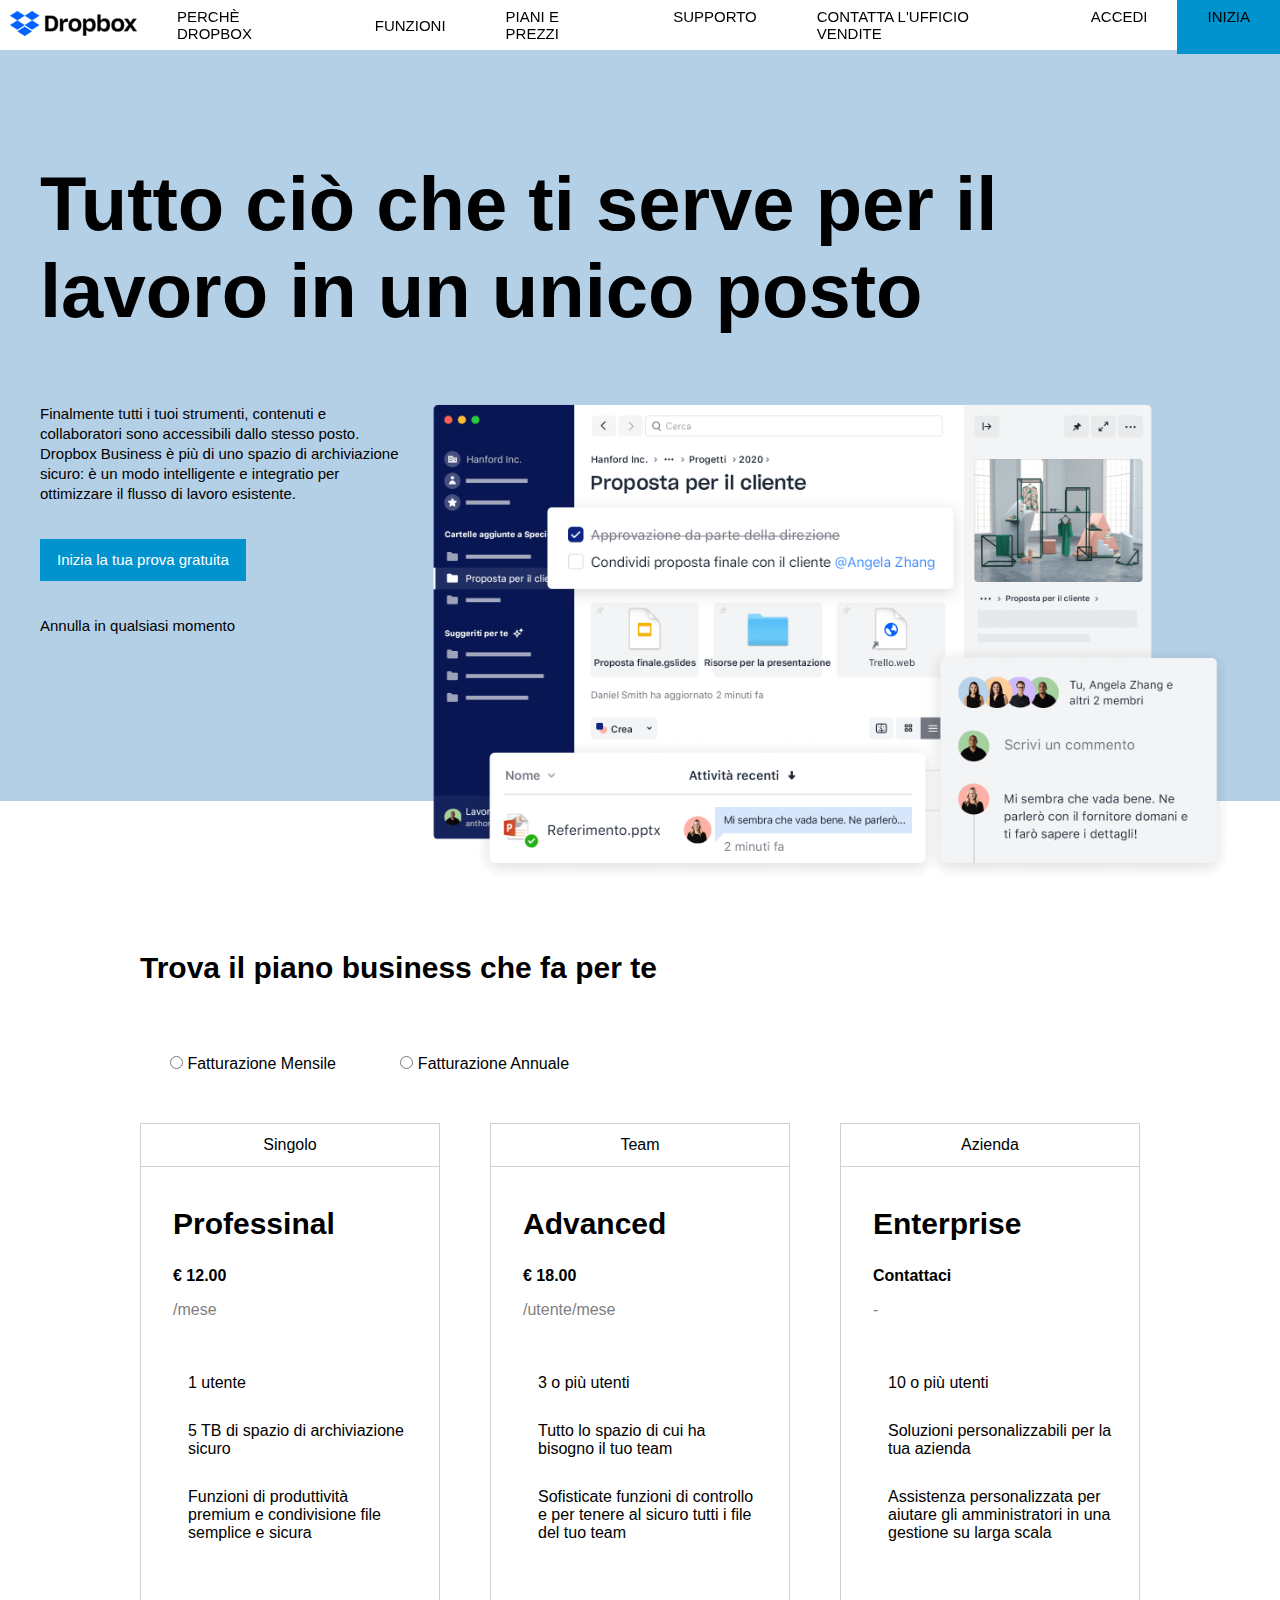
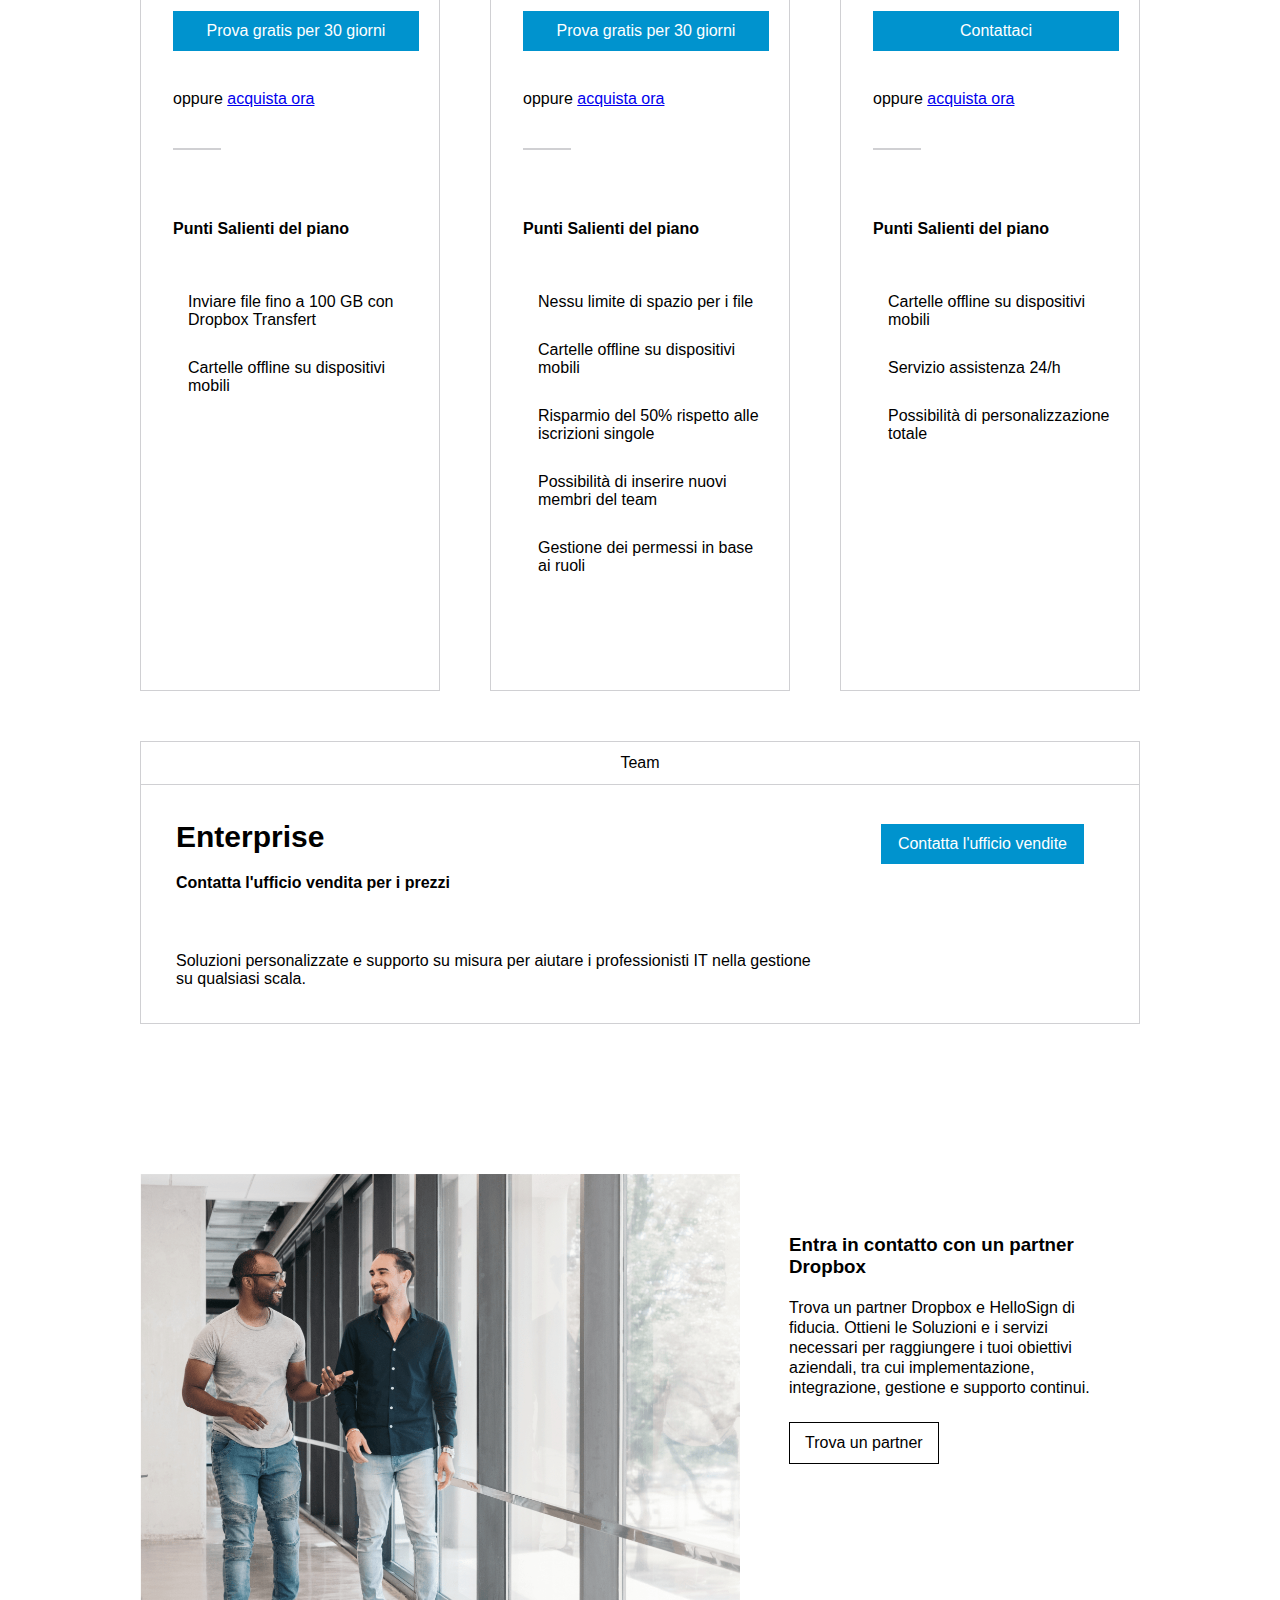
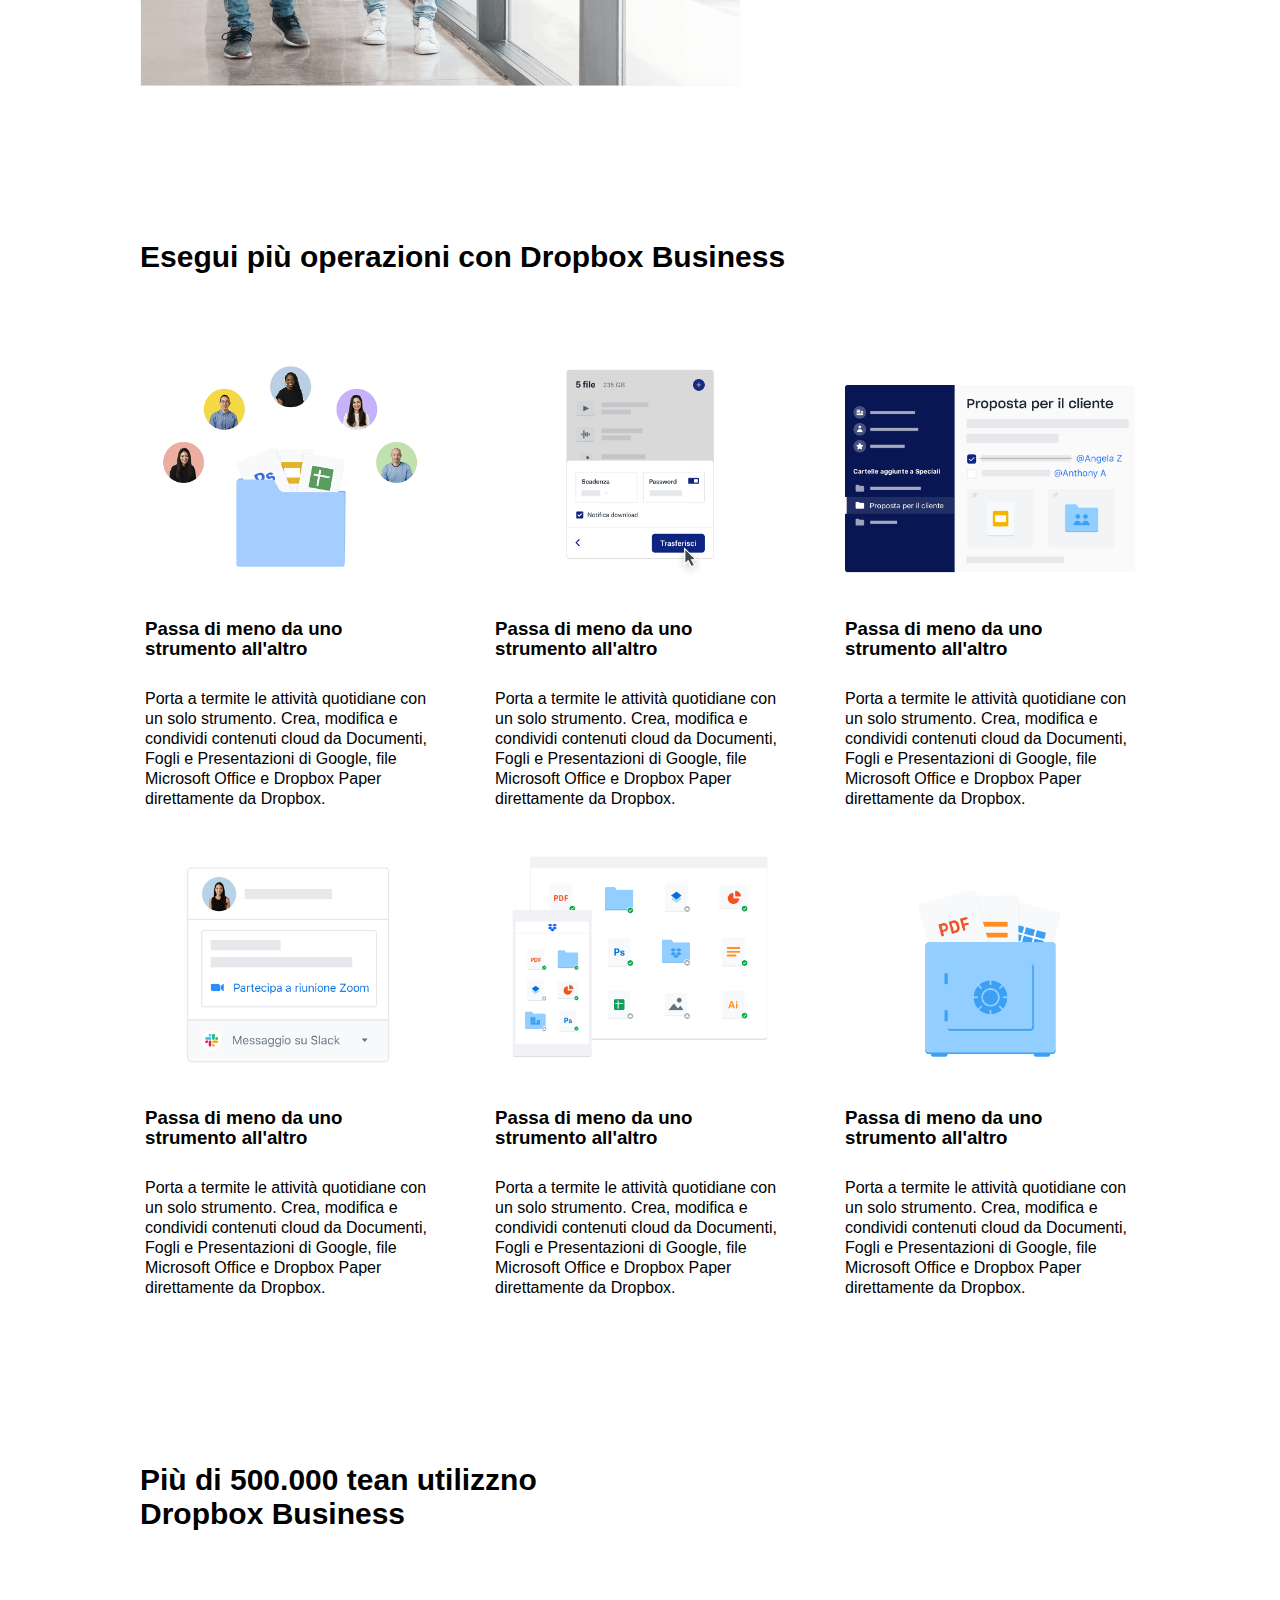
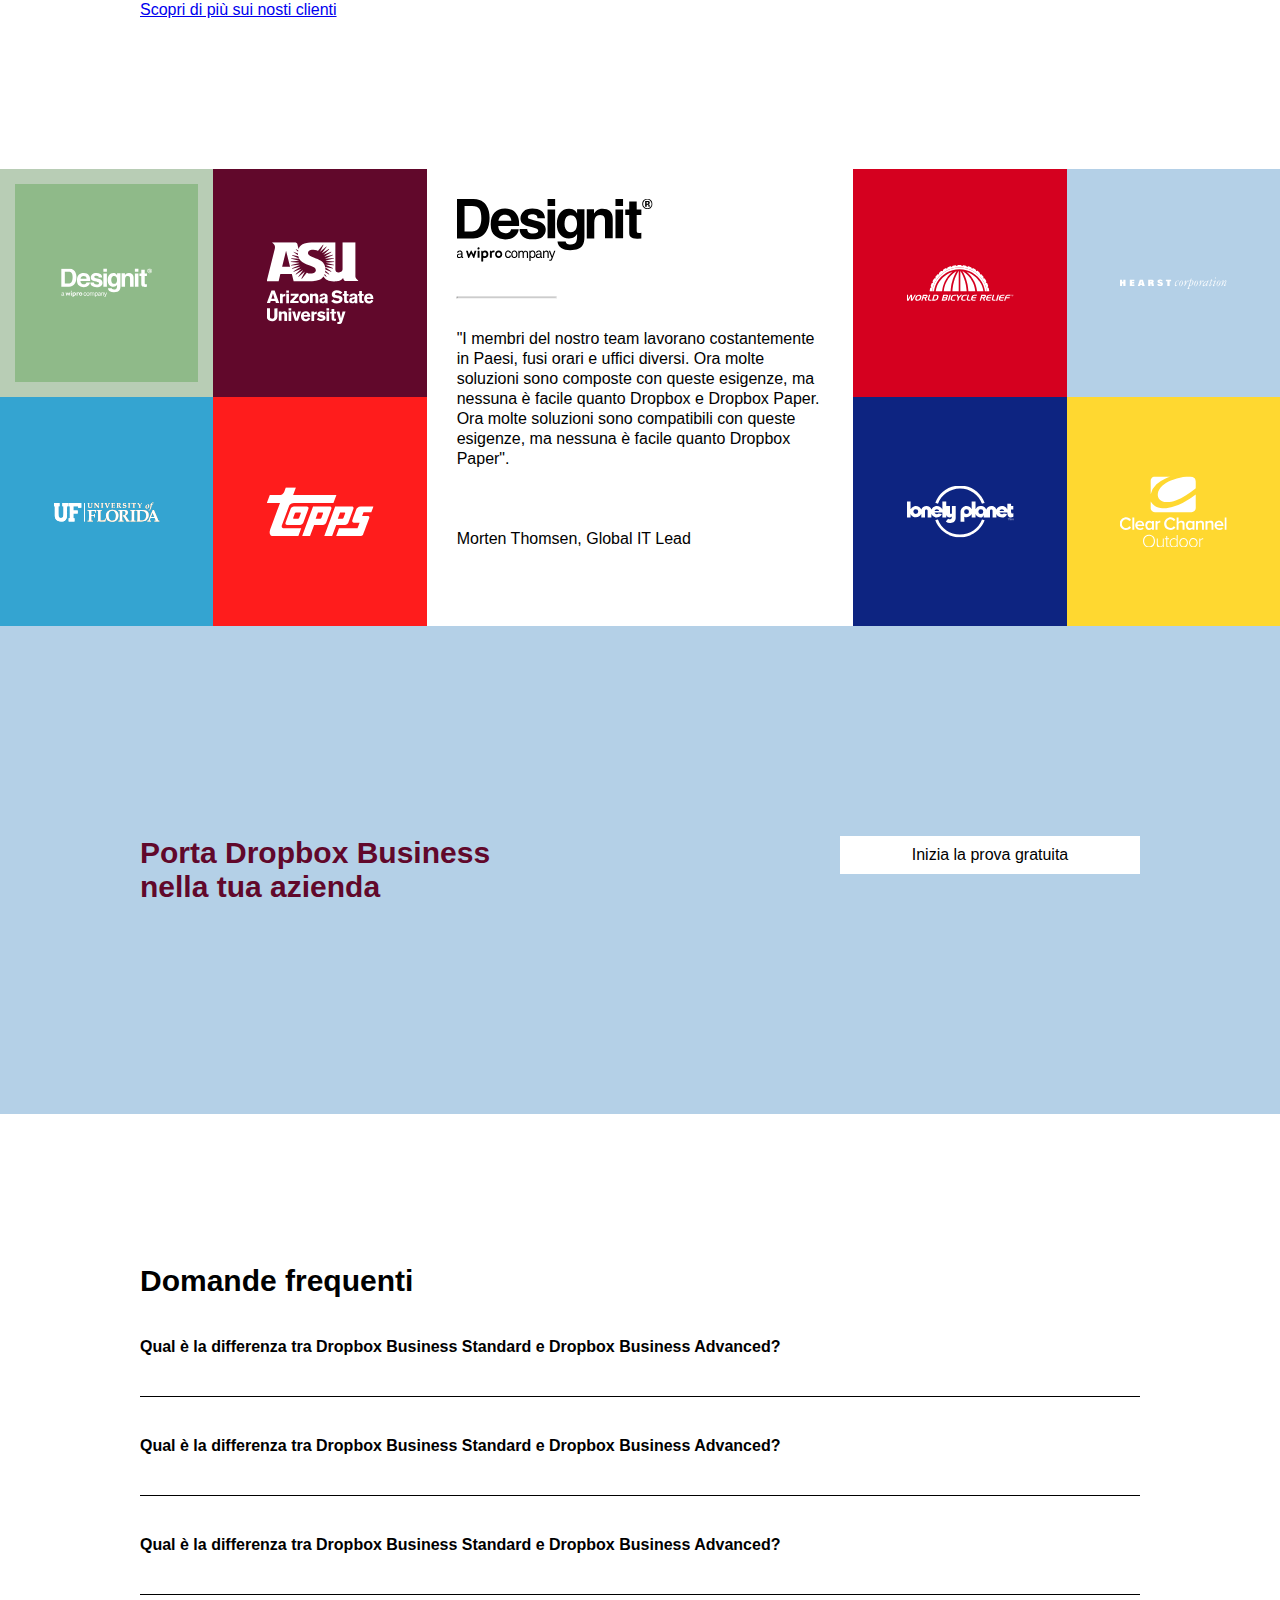
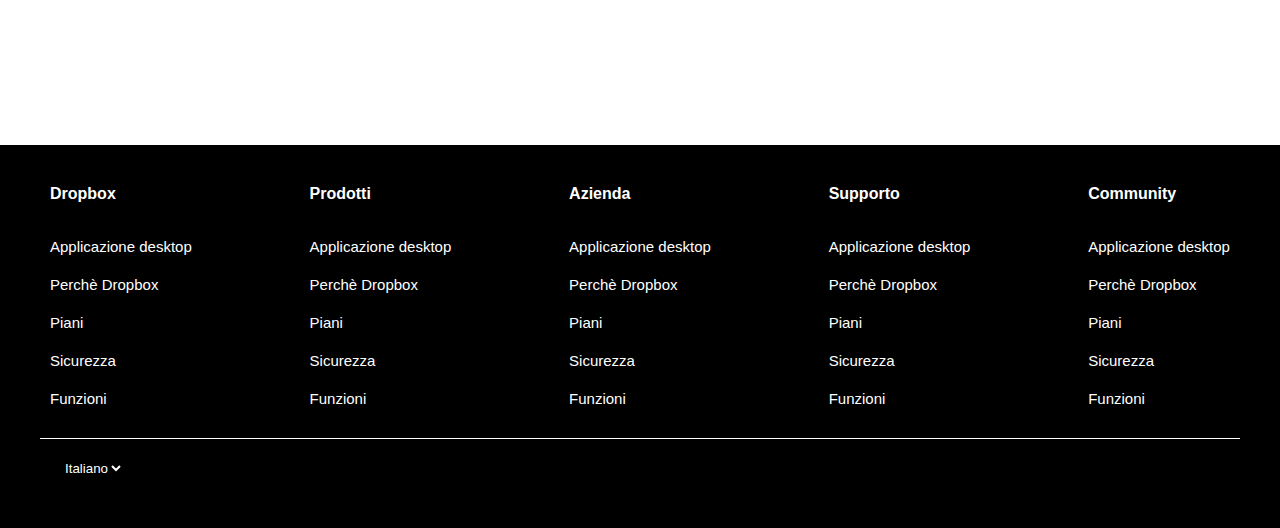
==== commit 1442ec55: "menu a tendina" ====
--- a/index.html
+++ b/index.html
@@ -12,30 +12,58 @@
     <!-- header 100% -->
     <header>
         <!-- navbar fixed 100% -->
-        <nav class="d-flex flex-between">
+        <nav class="d-flex flex-between drop-menu">
             <div class="d-flex flex-between">
-                <ul class="d-flex flex-between">
+                <a id="logo" href="#"><img src="./img/logo-small.png" alt="logo-small"></a>
+                <ul id="menu" class="d-flex flex-between">
                     <li>
-                        <img src="./img/logo-small.png" alt="logo-small">
-                    </li>
-                    <li>
-                        <a href="#">Perch&egrave; Dropbox</a>
+                        <a href="#" >Perch&egrave; Dropbox</a>
+                        <ul>
+                            <li><a href="#">Prodotto 1</a></li>
+                            <li><a href="#">Prodotto 1</a></li>
+                            <li><a href="#">Prodotto 1</a></li>
+                            <li><a href="#">Prodotto 1</a></li>
+                        </ul>
                     </li>
                     <li>
                         <a href="#">Funzioni</a>
+                        <ul>
+                            <li><a href="#">Prodotto 1</a></li>
+                            <li><a href="#">Prodotto 1</a></li>
+                            <li><a href="#">Prodotto 1</a></li>
+                            <li><a href="#">Prodotto 1</a></li>
+                        </ul>
                     </li>
                     <li>
                         <a href="#">Piani e Prezzi</a>
+                        <ul>
+                            <li><a href="#">Prodotto 1</a></li>
+                            <li><a href="#">Prodotto 1</a></li>
+                            <li><a href="#">Prodotto 1</a></li>
+                            <li><a href="#">Prodotto 1</a></li>
+                        </ul>
                     </li>
                 </ul>
             </div>
             <div class=" d-flex flex-between">
-                <ul class="d-flex">
+                <ul id="menu" class="d-flex">
                     <li>
                         <a href="#">Supporto</a>
+                        <ul>
+                            <li><a href="#">Prodotto 1</a></li>
+                            <li><a href="#">Prodotto 1</a></li>
+                            <li><a href="#">Prodotto 1</a></li>
+                            <li><a href="#">Prodotto 1</a></li>
+                        </ul>
                     </li>
                     <li>
                         <a href="#">Contatta l&#39ufficio vendite</a>
+                        <ul>
+                            <li><a href="#">Prodotto 1</a></li>
+                            <li><a href="#">Prodotto 1</a></li>
+                            <li><a href="#">Prodotto 1</a></li>
+                            <li><a href="#">Prodotto 1</a></li>
+                        </ul>
                     </li>
                     <li>
                         <a href="#">Accedi</a>
@@ -62,7 +90,7 @@
                             Annulla in qualsiasi momento
                         </div>
                         <div>
-                            <a href="#piani"><i class="fa-solid fa-arrow-down"></i></a>
+                            <a id="scroll" href="#piani"><i class="fa-solid fa-arrow-down"></i></a>
                         </div>
                     </div>
                     <div class="w-70">
@@ -514,24 +542,16 @@
         <section id="fifth-section" class="d-flex">
             <div class="squares d-flex">
                 <div class="square lime">
-                    <div class="svg">
-                        <svg width="400" height="127" viewBox="0 0 400 127" xmlns="http://www.w3.org/2000/svg"><title>designit</title><g><g transform="translate(0 97.578)"><path d="M85.675 6.92c-4.014 0-7.336 3.391-7.336 7.613 0 4.221 3.253 7.612 7.336 7.612 4.014 0 7.335-3.39 7.335-7.612 0-4.222-3.252-7.613-7.335-7.613zm0 11.627c-2.076 0-3.737-1.8-3.737-4.014 0-2.215 1.66-4.014 3.737-4.014 2.076 0 3.737 1.8 3.737 4.014.069 2.214-1.661 4.014-3.737 4.014zM39.654 7.336h-2.699c-.208 0-.484.207-.554.415l-2.214 6.99-3.806-7.475a.826.826 0 0 0-.623-.346h-.277a.826.826 0 0 0-.623.346l-3.806 7.474-2.215-6.99c-.069-.207-.346-.414-.553-.414h-2.7c-.345 0-.553.276-.414.622L23.599 21.8c.069.208.346.416.553.416h.415a.826.826 0 0 0 .623-.346l4.499-8.79 4.498 8.79a.826.826 0 0 0 .623.346h.415c.208 0 .484-.208.554-.416l4.429-13.84c0-.347-.208-.623-.554-.623zm6.367 0h-2.7a.62.62 0 0 0-.622.622v13.15a.62.62 0 0 0 .623.622h2.699a.62.62 0 0 0 .623-.623V7.958a.62.62 0 0 0-.623-.622zm11.903-.416c-1.869 0-3.599.83-4.844 2.146l-.485-1.315c-.069-.208-.346-.415-.553-.415h-1.246a.62.62 0 0 0-.623.622V28.72a.62.62 0 0 0 .623.623h2.699a.62.62 0 0 0 .623-.623v-7.198c1.176.416 2.422.623 3.737.623 3.806 0 6.92-3.39 6.92-7.612.07-4.222-3.045-7.613-6.851-7.613zm-.761 11.627c-1.108 0-2.215-.277-3.045-.83v-5.468a3.521 3.521 0 0 1 3.045-1.8c2.007 0 3.667 1.8 3.667 4.015 0 2.283-1.66 4.083-3.667 4.083zM74.879 6.92c-2.63 0-4.152 2.146-4.152 2.146l-.485-1.315c-.069-.208-.346-.415-.553-.415h-1.246a.62.62 0 0 0-.623.622v13.15a.62.62 0 0 0 .623.622h2.699a.62.62 0 0 0 .623-.623v-9.204c1.591-1.938 3.598-1.315 4.014-1.107.415.138.692-.07.83-.346.138-.277.692-1.661.969-2.146.207-.484-.139-1.384-2.7-1.384zM45.19.554c-1.176-.346-2.353.415-2.699 1.591-.346 1.177.416 2.422 1.523 2.7 1.176.345 2.353-.416 2.699-1.592.346-1.177-.346-2.353-1.523-2.7z"/><path d="M13.287 21.66a3.373 3.373 0 0 1-.761.278c-.277.069-.484.069-.83.069-.623 0-1.177-.208-1.523-.623a2.418 2.418 0 0 1-.554-1.522H9.55a4.54 4.54 0 0 1-1.868 1.73c-.83.415-1.73.623-2.769.623-.83 0-1.522-.139-2.145-.416-.623-.277-.969-.623-1.384-1.038-.415-.415-.692-.9-.9-1.453a4.29 4.29 0 0 1-.276-1.592c0-.484.069-.969.207-1.453.139-.484.415-.969.83-1.384.416-.415.9-.761 1.523-1.107.623-.277 1.453-.485 2.422-.554l4.291-.277v-1.038c0-.346-.07-.761-.138-1.107a1.64 1.64 0 0 0-.623-1.038c-.277-.208-.554-.415-.9-.554-.346-.138-.83-.207-1.453-.207-.623 0-1.177.069-1.592.207-.415.139-.761.346-.969.623-.484.484-.692 1.038-.692 1.73H.83c0-.692.139-1.246.346-1.73.208-.484.485-.9.9-1.315a5.08 5.08 0 0 1 1.869-1.176 7.239 7.239 0 0 1 2.491-.416c1.384 0 2.491.277 3.322.762.83.553 1.384 1.176 1.73 2.007.277.692.415 1.384.415 2.214v6.99c0 .346.07.623.208.761a.786.786 0 0 0 .553.208h.416l.207-.07v1.869zM9.55 14.81l-3.806.207c-.346 0-.692.07-1.107.208-.346.138-.692.277-1.038.484a3.966 3.966 0 0 0-.762.762c-.207.346-.276.692-.276 1.176 0 .623.207 1.246.622 1.73.416.485 1.177.761 2.146.761a4.29 4.29 0 0 0 1.591-.276c.485-.208.97-.485 1.315-.9.416-.415.762-.969.9-1.523.208-.553.277-1.176.277-1.73v-.9h.138zm101.315 2.145c-.07.761-.208 1.453-.484 2.076a6.31 6.31 0 0 1-1.177 1.592c-.484.484-1.107.9-1.8 1.176-.691.277-1.452.416-2.352.416-1.315 0-2.353-.277-3.183-.762-.83-.553-1.523-1.176-2.007-1.937a7.212 7.212 0 0 1-.9-2.077c-.208-.83-.277-1.73-.277-2.837 0-1.107.07-2.007.277-2.837.208-.83.484-1.454.9-2.076.484-.762 1.176-1.385 2.007-1.938.83-.554 1.868-.761 3.183-.761.83 0 1.592.138 2.284.415.692.277 1.245.623 1.73 1.107a6.31 6.31 0 0 1 1.176 1.592c.277.623.485 1.315.554 2.076h-2.422c-.07-.484-.208-.9-.346-1.315-.208-.346-.416-.692-.692-.969a2.606 2.606 0 0 0-1.038-.623 4.03 4.03 0 0 0-1.315-.207c-.554 0-1.038.069-1.384.277-.416.207-.762.415-1.038.692a3.428 3.428 0 0 0-1.108 1.937c-.207.83-.277 1.661-.277 2.56 0 .9.07 1.731.277 2.561.208.83.554 1.454 1.108 1.938.346.277.692.485 1.038.692.415.208.83.277 1.384.277.484 0 .969-.07 1.384-.277.415-.207.761-.415 1.038-.692.277-.277.484-.553.623-.9.138-.346.276-.76.346-1.245h2.491v.069zm13.149-2.353c0 1.107-.139 2.215-.415 3.183-.277 1.039-.83 1.869-1.592 2.7-.554.484-1.177.9-1.869 1.245a6.56 6.56 0 0 1-2.422.485c-.9 0-1.73-.139-2.422-.485a5.53 5.53 0 0 1-1.868-1.246c-.762-.76-1.315-1.66-1.592-2.699a12.173 12.173 0 0 1-.415-3.183c0-1.107.138-2.214.415-3.183.277-1.038.83-1.869 1.592-2.7a8.793 8.793 0 0 1 1.868-1.245 6.56 6.56 0 0 1 2.422-.484c.9 0 1.73.138 2.422.484a5.53 5.53 0 0 1 1.869 1.246c.761.761 1.315 1.66 1.592 2.699.276.969.415 2.007.415 3.183zm-2.422 0c0-.83-.07-1.66-.277-2.491a4.625 4.625 0 0 0-1.038-2.007c-.277-.277-.692-.554-1.107-.761-.416-.208-.9-.277-1.454-.277-.553 0-1.038.069-1.453.277-.415.207-.761.415-1.107.76a4.625 4.625 0 0 0-1.038 2.008c-.208.83-.277 1.591-.277 2.491 0 .83.069 1.661.277 2.491.207.83.553 1.454 1.038 2.007.277.277.692.554 1.107.762.415.207.9.276 1.453.276.554 0 1.038-.069 1.454-.276.415-.208.76-.416 1.107-.762a4.625 4.625 0 0 0 1.038-2.007c.207-.83.277-1.66.277-2.49zm21.66 7.197v-9.135c0-.484-.069-.968-.138-1.384-.069-.415-.277-.761-.484-1.038-.208-.277-.485-.553-.9-.692a3.765 3.765 0 0 0-1.384-.277c-.415 0-.83.07-1.176.277-.346.139-.692.415-.97.692a3.529 3.529 0 0 0-.968 1.8 10.745 10.745 0 0 0-.208 2.145v7.682h-2.422v-9.135c0-.485-.07-.97-.138-1.385-.07-.415-.208-.76-.485-1.038-.207-.276-.484-.553-.9-.692a3.765 3.765 0 0 0-1.383-.276 3.15 3.15 0 0 0-1.385.346c-.415.207-.76.553-1.038.9a4.396 4.396 0 0 0-.76 1.73 9.734 9.734 0 0 0-.209 1.937v7.682h-2.352V7.543h2.076l.207 2.076c.346-.83.9-1.453 1.661-1.799.761-.415 1.523-.623 2.353-.623 1.038 0 1.938.208 2.7.692a4.589 4.589 0 0 1 1.59 2.007c.208-.484.416-.83.762-1.176.277-.346.692-.623 1.038-.83.415-.208.83-.416 1.246-.485.415-.139.9-.139 1.315-.139 1.591 0 2.837.485 3.598 1.454.762.969 1.177 2.214 1.177 3.875v9.481h-2.422V21.8zm17.717-7.197a10.99 10.99 0 0 1-.554 3.46c-.346 1.038-.9 1.938-1.591 2.63a6.738 6.738 0 0 1-1.661 1.038c-.623.277-1.384.415-2.215.415-.415 0-.761-.069-1.176-.138-.416-.07-.762-.208-1.177-.415-.346-.139-.692-.416-1.038-.623-.277-.277-.554-.554-.761-.9v7.82h-2.422V7.336h2.076l.138 1.868c.415-.692 1.038-1.246 1.8-1.66.83-.416 1.591-.554 2.422-.554.9 0 1.66.138 2.353.415.692.277 1.245.692 1.73 1.176.692.692 1.176 1.592 1.522 2.63.346 1.038.554 2.145.554 3.391zm-2.422 0c0-.692-.07-1.315-.208-2.007a7.905 7.905 0 0 0-.623-1.8c-.277-.553-.692-.968-1.245-1.314-.554-.346-1.177-.484-1.938-.484-.554 0-.969.069-1.315.276-.346.208-.692.416-.969.692-.623.554-1.038 1.177-1.246 2.007-.207.83-.346 1.661-.346 2.56 0 .9.139 1.8.346 2.561.208.83.623 1.454 1.246 2.007.277.277.623.485.969.692.346.208.83.277 1.315.277.761 0 1.453-.138 1.938-.484.553-.346.968-.761 1.245-1.246a6.889 6.889 0 0 0 .623-1.8 8.754 8.754 0 0 0 .208-1.937zm16.193 7.059a3.373 3.373 0 0 1-.76.277c-.278.069-.485.069-.831.069-.623 0-1.177-.208-1.523-.623a2.418 2.418 0 0 1-.553-1.522h-.07a4.54 4.54 0 0 1-1.868 1.73c-.83.415-1.73.623-2.768.623-.83 0-1.523-.139-2.146-.416a4.93 4.93 0 0 1-1.522-1.038c-.415-.415-.692-.9-.9-1.453a4.29 4.29 0 0 1-.277-1.592c0-.484.07-.969.208-1.453.139-.484.415-.969.83-1.384.416-.415.9-.761 1.523-1.107.623-.277 1.453-.485 2.422-.554l4.29-.277v-1.038c0-.346-.068-.761-.138-1.107a1.64 1.64 0 0 0-.622-1.038c-.277-.208-.554-.415-.9-.554-.346-.138-.83-.207-1.453-.207-.623 0-1.177.069-1.592.207-.415.139-.761.346-.969.623-.484.484-.692 1.038-.692 1.73h-2.353c0-.692.139-1.246.346-1.73.208-.484.485-.9.9-1.315a5.08 5.08 0 0 1 1.868-1.176 7.239 7.239 0 0 1 2.492-.416c1.384 0 2.491.277 3.321.762.83.553 1.385 1.176 1.73 2.007.277.692.416 1.384.416 2.214v6.99c0 .346.069.623.207.761a.786.786 0 0 0 .554.208h.415l.208-.07v1.869h.207zm-3.737-6.851l-3.806.207c-.346 0-.692.07-1.107.208-.346.138-.692.277-1.038.484a3.966 3.966 0 0 0-.761.762c-.208.346-.277.692-.277 1.176 0 .623.207 1.246.623 1.73.415.485 1.176.761 2.145.761a4.29 4.29 0 0 0 1.592-.276c.484-.208.969-.485 1.315-.9.415-.415.76-.969.9-1.523.207-.553.276-1.176.276-1.73v-.9h.138zm14.395 6.99v-9.136c0-1.107-.208-1.937-.692-2.56-.485-.623-1.246-.9-2.422-.9-.692 0-1.315.208-1.8.623a4.001 4.001 0 0 0-1.245 1.592 3.831 3.831 0 0 0-.415 1.799c-.07.692-.07 1.315-.07 1.869v6.712h-2.422V7.405h2.076l.208 2.145c.208-.415.415-.761.761-1.107.346-.346.692-.554 1.038-.761.415-.208.83-.346 1.246-.485.415-.138.83-.138 1.246-.138 1.66 0 2.837.484 3.667 1.384.83.9 1.246 2.214 1.246 3.875V21.8h-2.422zm9.55 2.906c-.346.9-.83 1.66-1.384 2.214-.554.554-1.384.83-2.491.83-.623 0-1.108-.068-1.454-.138-.346-.069-.622-.138-.692-.207V25.26c.139.069.346.069.485.138.138.07.346.07.553.07h.692a2.65 2.65 0 0 0 1.315-.347c.346-.208.623-.554.83-1.107l.9-2.422-5.674-14.395h2.699l4.221 11.35 4.014-11.35h2.491l-6.505 17.509z"/></g><path d="M16.055 14.533v51.765H31.42c7.82 0 13.287-3.876 16.401-11.558 1.661-4.221 2.491-9.273 2.491-15.155 0-8.097-1.245-14.256-3.806-18.616-2.56-4.29-7.543-6.436-15.086-6.436H16.055zM46.436 2.56C52.042 4.36 56.54 7.75 59.931 12.595a35.985 35.985 0 0 1 5.675 12.803c.968 4.567 1.522 8.927 1.522 13.149 0 10.519-2.145 19.446-6.367 26.713-5.744 9.896-14.602 14.81-26.574 14.81H0V.83h34.187c4.913.07 8.996.623 12.249 1.73zm42.837 33.287c-2.145 2.145-3.53 5.12-4.083 8.858h26.298c-.277-3.945-1.661-6.99-4.083-9.066-2.422-2.076-5.467-3.114-9.066-3.114-3.875.07-6.92 1.107-9.066 3.322M112.18 22.56c4.083 1.799 7.474 4.705 10.104 8.65 2.422 3.46 3.944 7.543 4.636 12.11.416 2.7.623 6.506.485 11.627h-42.56c.276 5.952 2.283 10.035 6.09 12.457 2.352 1.453 5.12 2.214 8.373 2.214 3.46 0 6.298-.83 8.512-2.63 1.8-1.522 2.215-2.283 3.114-5.536h15.64c-.415 5.052-2.283 8.512-5.674 12.111-5.26 5.675-12.526 8.512-22.007 8.512-7.751 0-14.672-2.422-20.554-7.197-5.951-4.775-8.927-12.664-8.927-23.46 0-10.173 2.63-17.924 8.027-23.391 5.398-5.398 12.388-8.097 20.9-8.097 5.121-.139 9.758.83 13.84 2.63m31.696 38.823c.346 2.699 1.038 4.637 2.077 5.813 1.937 2.007 5.467 3.045 10.588 3.045 3.045 0 5.398-.415 7.197-1.315 1.8-.9 2.699-2.214 2.699-4.014 0-1.73-.692-3.044-2.145-3.944-1.454-.9-6.782-2.422-15.987-4.637-6.643-1.66-11.349-3.737-14.048-6.159-2.768-2.422-4.083-5.952-4.083-10.519 0-5.398 2.145-10.035 6.367-13.98 4.221-3.875 10.242-5.812 17.924-5.812 7.266 0 13.218 1.453 17.854 4.36 4.637 2.906 7.267 7.958 7.959 15.155h-15.294c-.208-1.938-.762-3.53-1.661-4.706-1.73-2.076-4.568-3.114-8.65-3.114-3.323 0-5.745.485-7.198 1.592-1.384 1.038-2.145 2.214-2.145 3.668 0 1.799.761 3.045 2.283 3.806 1.523.83 6.852 2.214 15.987 4.221 6.09 1.454 10.726 3.599 13.702 6.505 3.045 2.907 4.498 6.575 4.498 11.004 0 5.813-2.145 10.519-6.436 14.187-4.36 3.668-11.003 5.467-20.069 5.467-9.204 0-15.986-1.938-20.415-5.813-4.36-3.876-6.575-8.858-6.575-14.81h15.571zm98.063 2.076c2.422-2.699 3.668-6.99 3.668-12.941 0-5.536-1.177-9.827-3.53-12.734-2.353-2.906-5.398-4.36-9.342-4.36-5.33 0-8.997 2.492-11.004 7.544-1.038 2.699-1.592 6.02-1.592 9.965 0 3.391.554 6.436 1.73 9.135 2.007 4.914 5.744 7.405 11.073 7.405 3.53.07 6.505-1.315 8.997-4.014m-5.19-42.076c3.736 1.523 6.712 4.36 8.996 8.443v-8.443h15.017v55.571c0 7.543-1.245 13.287-3.806 17.093-4.36 6.644-12.734 9.897-25.121 9.897-7.474 0-13.564-1.454-18.27-4.43-4.706-2.906-7.336-7.335-7.82-13.148h16.678c.415 1.8 1.107 3.045 2.076 3.875 1.661 1.384 4.43 2.076 8.305 2.076 5.467 0 9.204-1.868 11.072-5.536 1.246-2.353 1.869-6.298 1.869-11.834v-3.737c-1.453 2.491-3.045 4.36-4.775 5.606-3.045 2.353-6.99 3.46-11.834 3.46-7.543 0-13.495-2.63-17.993-7.89-4.498-5.259-6.713-12.456-6.713-21.453 0-8.72 2.145-15.986 6.505-21.937 4.29-5.952 10.45-8.859 18.34-8.859 2.768-.069 5.328.416 7.473 1.246m75.987 3.46c3.806 3.184 5.744 8.443 5.744 15.779V80h-15.71V44.43c0-3.046-.415-5.468-1.246-7.06-1.522-2.976-4.36-4.498-8.58-4.498-5.191 0-8.651 2.145-10.59 6.574-1.037 2.353-1.522 5.33-1.522 8.928v31.695h-15.294V21.522h14.74v8.582c1.939-3.045 3.807-5.19 5.537-6.505 3.114-2.353 7.128-3.53 11.972-3.53 6.229 0 11.142 1.592 14.949 4.775m11.349-2.837h15.571V80h-15.571V22.007zm15.502-7.474h-15.502V.415h15.502v14.118zm-154.118 7.474h15.502V80h-15.502V22.007zm15.502-7.474h-15.502V.415h15.502v14.118zm143.114 18.2V22.008h8.097V5.467h15.225v16.47h9.55v10.727h-9.55v31.073c0 2.422.346 3.875.9 4.498.622.623 2.49.9 5.605.9.484 0 .969 0 1.453-.07.485 0 1.038-.068 1.523-.138v11.488l-7.267.346c-7.266.208-12.18-.969-14.81-3.806-1.73-1.73-2.63-4.429-2.63-8.166V32.734h-8.096zm46.09-25.743c-.415-.139-1.038-.208-1.8-.208h-.691v3.391h1.176c.692 0 1.246-.138 1.661-.415.415-.277.623-.761.623-1.384 0-.692-.346-1.177-.969-1.384zm-5.536 9.342V4.706H390.31c.97.07 1.661.277 2.284.623 1.038.553 1.592 1.453 1.592 2.768 0 .969-.277 1.66-.83 2.076-.554.484-1.246.692-2.008.83.693.139 1.315.346 1.661.693.692.553 1.038 1.453 1.038 2.63v1.037c0 .07 0 .208.07.346 0 .139 0 .208.069.346l.138.346h-2.906c-.07-.346-.139-.9-.208-1.591 0-.692-.07-1.177-.208-1.454a1.248 1.248 0 0 0-.83-.83c-.277-.138-.554-.208-1.038-.208l-.623-.069h-.623v4.083h-3.252zM383.045 4.43c-1.66 1.73-2.491 3.737-2.491 6.09 0 2.422.83 4.498 2.56 6.228 1.661 1.73 3.737 2.561 6.09 2.561 2.422 0 4.43-.9 6.09-2.56 1.661-1.73 2.56-3.807 2.56-6.16s-.83-4.36-2.49-6.09c-1.662-1.73-3.738-2.63-6.16-2.63-2.422-.069-4.429.762-6.159 2.561zm13.495 13.633c-2.007 2.007-4.498 2.976-7.336 2.976-2.976 0-5.467-1.038-7.474-3.045-2.007-2.007-3.045-4.498-3.045-7.474 0-3.045 1.107-5.606 3.253-7.612 2.076-1.938 4.498-2.838 7.197-2.838 2.907 0 5.329 1.038 7.405 3.114 2.007 2.007 3.114 4.499 3.114 7.405.07 2.907-.969 5.398-3.114 7.474z"/></g></svg>
-                    </div>
+                    <img src="./img/designit.svg" alt="designit">
                 </div>
                 <div class="square bordeaux">
-                    <div class="svg">
-                        <svg width="398" height="305" viewBox="0 0 398 305" xmlns="http://www.w3.org/2000/svg"><title>asu_university_vert_rgb</title><g transform="translate(-1 -1)"><g transform="translate(0 179.31)"><path d="M30.62 1.655l17.104 46.62H35.31l-2.207-7.447H16l-2.207 7.448H1.38l17.38-46.62H30.62zm-6.344 11.31c-.552 2.483-1.38 4.966-1.931 7.173-1.104 3.586-2.759 9.103-3.862 12.414h11.862l-6.07-19.586zm36.138 4.414c2.207-1.93 4.69-3.31 9.93-3.862v9.104l-3.31.551c-4.965.828-6.344 1.656-6.344 6.07v19.586H50.483V13.793h9.93v3.586zM73.93 1.655h9.931v8h-9.931v-8zm0 12.138h9.931v34.759h-9.931V13.793z"/><path d="M90.2068966 13.7931034L119.724138 13.7931034 119.724138 21.5172414 101.241379 40.2758621 119.724138 40.2758621 119.724138 48.2758621 88.2758621 48.2758621 88.2758621 40.5517241 107.034483 21.5172414 90.4827586 21.5172414 90.4827586 13.7931034z"/><path d="M158.897 31.172c0 8.828-4.966 18.207-18.483 18.207-9.655 0-18.483-5.517-18.483-18.207 0-10.482 6.62-19.034 19.862-18.206 13.793.551 17.104 11.862 17.104 18.206zm-25.38-6.896c-1.38 1.93-1.655 4.414-1.655 6.62 0 5.518 2.759 10.207 8.276 10.207 5.517 0 8.276-4.413 8.276-9.93 0-3.863-.828-6.897-2.759-8.552-2.207-1.931-4.414-1.931-6.069-1.931-2.758.551-4.69 1.379-6.069 3.586zm38.897-7.173c1.103-1.103 1.655-1.93 3.31-2.758 1.655-.552 3.862-1.38 6.345-1.38 1.931 0 4.414.276 6.069 1.38 3.586 1.93 4.69 4.965 4.69 10.483v23.724H182.62V28.966c0-3.035 0-4.138-.552-5.242-.828-1.93-2.483-2.758-4.69-2.758-5.241 0-5.241 4.413-5.241 8.551v18.759H161.93V14.069h10.207l.276 3.034zm25.655 6.621c.276-2.483.552-5.241 3.586-7.724 3.31-2.483 7.173-3.034 11.31-3.034 4.138 0 14.621 1.103 14.621 9.93v20.138c0 3.587.276 4.138 1.104 5.518h-9.931v-3.31c-2.483 1.93-5.518 4.137-10.483 4.137-8 0-11.31-5.793-11.31-10.482 0-5.518 4.413-8.828 7.172-9.931 2.759-1.104 9.38-2.483 13.517-3.31v-1.932c0-1.655-.276-4.138-3.862-4.138-4.414 0-4.965 2.759-5.241 4.138h-10.483zm12.69 10.483c-1.656.552-4.414 1.655-4.414 4.414 0 1.655 1.38 3.586 3.862 3.586 1.38 0 2.483-.552 3.586-1.104 3.31-2.206 3.586-5.24 3.586-8.827l-6.62 1.93zm39.172.276c1.103 1.38 2.207 2.483 4.414 3.586 3.034 1.655 6.345 2.207 9.103 2.207 4.69 0 8.552-2.207 8.552-5.517 0-3.587-4.69-4.414-8.276-4.69-2.483-.276-5.241-.552-7.724-1.103-2.759-.552-12.69-2.76-12.69-12.69C243.31 4.138 254.07.552 262.07.552c10.759 0 16.552 5.241 20.69 8.827l-8.552 6.07c-1.38-1.38-2.759-2.76-4.69-3.863-1.655-.827-4.69-1.93-7.724-1.93-4.69 0-6.896 2.758-6.896 4.965 0 3.586 3.862 4.138 6.069 4.413 4.965.552 11.586 1.932 14.344 2.76 5.242 1.93 8 6.068 8 11.585 0 3.31-1.379 7.173-3.586 9.931-4.138 4.966-11.034 6.345-17.655 6.345-13.241 0-18.483-6.069-21.241-9.38l9.103-5.792zm38.897-30.62h10.206V14.62h6.621v6.345h-6.62v15.448c0 2.207 0 3.862 2.758 3.862h3.586v8c-2.207.276-3.586.552-5.241.552-3.586 0-7.448-.276-9.655-3.31-1.38-1.932-1.38-4.415-1.38-7.725V21.241h-4.965v-6.344h4.965V3.862h-.275zm19.862 19.861c.276-2.483.551-5.241 3.586-7.724 3.31-2.483 7.172-3.034 11.31-3.034 4.138 0 14.62 1.103 14.62 9.93v20.138c0 3.587.277 4.138 1.104 5.518h-9.93v-3.31c-2.483 1.93-5.518 4.137-10.483 4.137-8 0-11.31-5.793-11.31-10.482 0-5.518 4.413-8.828 7.172-9.931 2.758-1.104 9.379-2.483 13.517-3.31v-1.932c0-1.655-.276-4.138-3.862-4.138-4.414 0-4.966 2.759-5.242 4.138H308.69zm12.965 10.483c-1.655.552-4.414 1.655-4.414 4.414 0 1.655 1.38 3.586 3.862 3.586 1.38 0 2.483-.552 3.587-1.104 3.31-2.206 3.586-5.24 3.586-8.827l-6.62 1.93zm23.448-30.345h10.207v10.759h6.621v6.345h-6.62v15.448c0 2.207 0 3.862 2.758 3.862h3.586v8c-2.207.276-3.586.552-5.241.552-3.586 0-7.448-.276-9.655-3.31-1.38-1.932-1.38-4.415-1.38-7.725V21.241h-4.965v-6.344h4.965V3.862h-.276zm52.966 35.862c-1.103 1.655-2.483 3.586-4.138 5.242-3.034 2.758-7.448 4.965-12.965 4.965-10.207 0-17.38-6.62-17.38-17.931 0-8.276 4.138-19.034 17.655-19.034 1.931 0 8 .275 12.414 4.965 4.414 4.966 4.69 11.586 4.966 15.448h-24.828c0 4.414 2.483 8.552 8 8.552 5.517 0 7.448-3.586 8.828-6.069l7.448 3.862zM387.862 26.76c-.276-1.38-.552-3.31-1.931-4.966-1.38-1.38-3.31-1.93-4.965-1.93-2.483 0-4.138 1.103-5.242 2.206-1.38 1.655-1.655 3.034-1.93 4.69h14.068z"/><g><path d="M41.103 67.862V94.07c0 4.414 0 9.103-2.758 13.241-4.966 8-15.448 8.552-17.38 8.552-3.586 0-7.724-.828-10.758-2.483-9.104-4.69-9.104-12.965-8.828-19.31V67.862h11.862v29.241c0 2.483 0 4.414.828 5.794 1.38 2.482 4.69 3.31 7.448 3.31 8 0 8-5.517 8-9.104V68.138l11.586-.276zM56.552 83.31c1.103-1.103 1.655-1.93 3.31-2.758 1.655-.552 3.862-1.38 6.345-1.38 1.93 0 4.414.276 6.069 1.38 3.586 1.93 4.69 4.965 4.69 10.482v23.725H66.759V95.172c0-3.034 0-4.138-.552-5.241-.828-1.931-2.483-2.759-4.69-2.759-5.241 0-5.241 4.414-5.241 8.552v18.759H46.069V80h10.207v3.31h.276zm25.93-15.448h9.932v8h-9.931v-8zm0 12.138h9.932v34.759h-9.931V80zm12.966 0h10.759c4.138 15.448 4.965 18.483 6.069 25.103 1.38-7.724 1.655-8.551 3.586-16.551L118.07 80h10.483l-11.31 34.483h-10.76L95.449 80zm67.586 25.931c-1.103 1.655-2.482 3.586-4.137 5.241-3.035 2.759-7.449 4.966-12.966 4.966-10.207 0-17.38-6.62-17.38-17.931 0-8.276 4.139-19.035 17.656-19.035 1.93 0 8 .276 12.414 4.966 4.413 4.965 4.69 11.586 4.965 15.448H138.76c0 4.414 2.482 8.552 8 8.552 5.517 0 7.448-3.586 8.827-6.069l7.448 3.862zm-10.206-12.965c-.276-1.38-.552-3.31-1.931-4.966-1.38-1.38-3.31-1.931-4.966-1.931-2.483 0-4.138 1.103-5.241 2.207-1.38 1.655-1.656 3.034-1.931 4.69h14.069zm24.551-9.38c2.207-1.93 4.69-3.31 9.931-3.862v9.104l-3.31.551c-4.966.828-6.345 1.655-6.345 6.07v19.585h-10.207V80h9.931v3.586zm16.276 19.31c2.759 2.76 6.345 4.69 9.931 4.69 2.483 0 6.07-.827 6.07-3.31 0-1.104-.828-1.655-1.38-1.931-1.655-.828-3.862-1.104-5.793-1.38-1.655-.275-3.035-.551-4.69-1.103-2.207-.552-4.138-1.38-5.793-3.034-1.655-1.656-2.483-3.862-2.483-6.621 0-5.793 4.966-11.586 14.62-11.586 8.277 0 12.966 3.586 15.45 5.241l-6.346 5.793c-3.31-2.483-6.344-3.31-8.551-3.31-3.862 0-4.966 1.655-4.966 2.483 0 1.93 2.207 2.482 5.517 3.034 6.897 1.38 14.897 3.035 14.897 11.31 0 8.276-8.276 12.138-16.276 12.138-9.655 0-14.62-4.69-16.828-6.62l6.621-5.793zm29.793-35.034h9.931v8h-9.93v-8zm0 12.138h9.931v34.759h-9.93V80zm18.759-9.931h10.207v10.759h6.62v6.344h-6.62v15.449c0 2.207 0 3.862 2.758 3.862h3.587v8c-2.207.276-3.587.551-5.242.551-3.586 0-7.448-.275-9.655-3.31-1.38-1.93-1.38-4.414-1.38-7.724V87.448h-5.24v-6.345h4.965V70.07zM294.345 80l-12.138 37.241c-.828 2.207-1.655 4.414-3.31 6.345-2.483 2.483-4.69 2.759-7.449 2.759H264v-8h3.586c1.655 0 4.138 0 4.138-2.483 0-.828-.276-1.655-.552-2.483L260.966 80h10.758l5.793 24.828L283.31 80h11.035z"/></g></g><path d="M335.724 138.207c-4.965-5.241-4.69-10.759-4.69-10.759V1.103H283.31V102.07c-.551 9.655-9.93 11.862-15.172 11.862-7.448-.276-11.586-4.414-11.586-11.586V1.103H209.93h-32.828c-25.379 0-49.379 3.863-57.655 25.104l-4.69-18.759c-1.103-3.862-5.24-6.345-9.103-6.345H22.621c-1.104 0-1.655.276-1.104 1.104 0 0 2.207 2.207 6.345 6.896 5.793 6.621 3.586 15.173 3.586 15.173L1.103 146.206h44.414l6.345-26.758h42.759l6.62 26.759h58.207c24 0 43.31-2.483 52.966-17.38 7.172 13.518 22.62 20.139 49.93 17.656 9.38-.828 18.76-5.242 22.897-12.414l1.931 5.793c1.656 3.586 4.966 6.069 9.38 6.069h44.69c1.103.276 1.655 0 .827-.828 0 0-2.483-2.758-6.345-6.896zM110.621 27.31l8 4.69c-.276 1.38-.552 3.034-.828 4.414l-8.276-7.724c-.827-.828.276-1.931 1.104-1.38zm-8 9.931l14.896 6.07c0 1.655 0 4.137.276 6.068l-16-10.482c-.827-.552-.276-1.931.828-1.656zm-6.07 11.587l22.07 4.965c.551 2.759 1.655 5.517 2.758 7.724L96 50.483c-.828-.552-.552-1.931.552-1.655zM58.484 92.966l14.62-59.587L88 92.966H58.483zm122.207 19.862c-4.138 3.862-12.138 5.793-20.69 4.965-4.966-.552-9.931-3.034-9.931-3.034l-17.931 22.069c-.828.827-2.207 0-1.655-1.104l12.138-24.552c.276-.275-.276-.551-.552-.275l-21.793 19.034c-.828.828-1.931-.276-1.38-1.38l16.828-22.344c.276-.276 0-.552-.276-.276l-25.103 15.172c-.828.552-1.931-.827-1.104-1.379l20.966-19.586c.276-.276 0-.552-.276-.552l-27.862 11.31c-1.103.276-1.655-1.103-.828-1.655l24.552-16c.276-.275 0-.551-.276-.551l-28.965 6.896c-1.104.276-1.38-1.103-.552-1.655l27.31-11.862c.276 0 .276-.552 0-.552l-30.344 1.931c-1.104 0-1.38-1.379-.276-1.655l29.241-7.448c.276 0 .276-.552 0-.552l-30.345-2.759c-1.103 0-1.103-1.655 0-1.655l30.345-2.758c.276 0 .276-.276 0-.552L92.69 62.621c-1.104-.276-.828-1.655.276-1.655l28.965 1.655c7.448 13.517 23.172 19.034 36.966 24C172.414 91.31 184 95.172 184 105.655c0 2.759-1.103 5.242-3.31 7.173zm41.655 17.103l-6.897-6.069s1.104-2.483 1.655-4.138l6.621 8.828c.552.827-.552 1.93-1.38 1.379zm9.93-8.828l-13.792-8.275s.551-4.138.551-6.345l14.345 13.241c.828.828-.276 1.931-1.103 1.38zm8-10.206l-20.965-8.552s0-4.966-.551-7.724l22.344 14.62c.828.552.276 1.931-.827 1.656zm11.035-36.414l-30.344 2.758c-.276 0-.276.276 0 .552l29.24 7.448c1.104.276.828 1.656-.275 1.656l-30.345-1.931c-.276 0-.276.275 0 .551l27.31 11.862c1.104.552.552 1.931-.551 1.655l-27.862-5.793s-1.104-12.413-15.724-22.62c-7.449-5.242-16.828-8.828-24.828-11.862-6.345-2.483-12.138-4.69-16.276-7.173-4.69-3.034-6.896-6.345-6.896-10.207 0-2.758.827-5.241 2.758-7.172 3.31-3.31 9.104-4.69 17.104-4.69 8.551 0 17.655 3.862 17.655 3.862l18.207-22.62c.827-.828 2.207 0 1.655 1.103L199.724 36.69c0 .276.276.551.276.276l22.069-19.035c.828-.828 1.931.276 1.38 1.38l-17.104 22.62c-.276.276 0 .552.276.276L232 26.759c.828-.552 1.931.827 1.103 1.379l-20.965 19.586c-.276.276 0 .552.276.276l27.862-11.31c1.103-.276 1.655 1.103.827 1.655l-24.551 16c-.276.276 0 .552.276.552l29.517-6.621c1.103-.276 1.38 1.103.552 1.655l-27.31 11.862c-.277 0-.277.552 0 .552l30.344-1.931c1.103 0 1.38 1.38.276 1.655l-29.241 7.448c-.276 0-.276.552 0 .552l30.344 2.759c1.104 0 1.104 1.655 0 1.655z"/></g></svg>
-                    </div>
+                    <img src="./img/arizona_state_university.svg" alt="arizona_state_university">
                 </div>
                 <div class="square lightblue">
-                    <div class="svg">
-                        <svg height="37" width="195" xmlns="http://www.w3.org/2000/svg"><g fill="none" fill-rule="evenodd"><path d="M56.07 2.21v33.88h1.5V2.21z" fill="#000"/><path d="M169.09 11c.13.358.38.659.71.85.424.226.9.333 1.38.31a3.74 3.74 0 0 0 1.33-.22 6.17 6.17 0 0 0 1.23-.65 4.69 4.69 0 0 0 .94-.78 4.59 4.59 0 0 0 .74-1.46 6 6 0 0 0 .32-1.91 3.3 3.3 0 0 0-.12-.93 1.93 1.93 0 0 0-.39-.73 1.87 1.87 0 0 0-.79-.49 3.32 3.32 0 0 0-1.15-.19 3.56 3.56 0 0 0-1.42.29 5.47 5.47 0 0 0-1.23.73 5.18 5.18 0 0 0-.78.71 4.33 4.33 0 0 0-.66 1.41 6.36 6.36 0 0 0-.3 1.89 3.43 3.43 0 0 0 .2 1.18zm1.86-3.47a4 4 0 0 1 .74-1.66 1.34 1.34 0 0 1 1-.44 1.18 1.18 0 0 1 .93.4c.27.373.399.83.36 1.29a8.62 8.62 0 0 1-.31 2.21 5.51 5.51 0 0 1-.47 1.24 1.84 1.84 0 0 1-.56.65 1.28 1.28 0 0 1-.72.2 1.22 1.22 0 0 1-1-.39 2 2 0 0 1-.34-1.29 8.71 8.71 0 0 1 .33-2.23zm6.73-1.72h1l-1.06 5.47a23 23 0 0 1-.67 3 1.06 1.06 0 0 1-.31.49.64.64 0 0 1-.39.14.6.6 0 0 1-.4-.15 1.39 1.39 0 0 1-.33-.5h-.23c-.05.26-.11.51-.18.73s-.17.51-.3.88c.151.07.314.114.48.13.253-.006.5-.075.72-.2a4.94 4.94 0 0 0 1.4-1.18 6.38 6.38 0 0 0 1.11-1.85c.4-1.12.734-2.261 1-3.42l.77-3.54h1.87a4.7 4.7 0 0 1 .23-.76l-.07-.12a6.38 6.38 0 0 1-.71.07c-.527.033-.86.033-1 0h-.12a20.22 20.22 0 0 1 .43-1.95 2.67 2.67 0 0 1 .2-.54.75.75 0 0 1 .27-.28.67.67 0 0 1 .35-.1 1 1 0 0 1 .53.19c.24.176.444.396.6.65h.22a13.43 13.43 0 0 1 .41-1.87 1.68 1.68 0 0 0-.6-.12 1.8 1.8 0 0 0-.69.11 7.53 7.53 0 0 0-1 .67 14.67 14.67 0 0 0-1.42 1.16 3.1 3.1 0 0 0-.61.75 3.86 3.86 0 0 0-.26.86c0 .19-.07.31-.1.39a5.66 5.66 0 0 1-.79.28c-.32.093-.56.17-.72.23l-.07.37h.44zM76.07 22.3h-1.33a7.08 7.08 0 0 1-.17 1.7.47.47 0 0 1-.29.35 9.82 9.82 0 0 1-2.47.18c-.453 0-1.323-.037-2.61-.11v-2.08c0-2.62.057-4.43.17-5.43l1.59-.07h1.43a13.64 13.64 0 0 1 2.32.17 4 4 0 0 1 1.26.35.29.29 0 0 1 .14.15c.063.262.094.53.09.8.06.813.09 1.34.09 1.58h1.23c0-.667.047-1.443.14-2.33s.19-1.62.29-2.2l-.14-.21a26.18 26.18 0 0 0-2.9-.15l-7.28.14-5.34-.14v1.3c.6.023 1.197.08 1.79.17.153.024.299.078.43.16a.49.49 0 0 1 .14.25 7.61 7.61 0 0 1 .17 1.65c.093 2.667.14 4.08.14 4.24V29c0 .533-.027 1.413-.08 2.64s-.093 1.957-.12 2.19a1.87 1.87 0 0 1-.21.79.47.47 0 0 1-.23.17 10.22 10.22 0 0 1-2.03.21v1.25c1.86-.073 3.22-.11 4.08-.11l5.92.08V35a17.42 17.42 0 0 1-2.38-.25.71.71 0 0 1-.38-.26 5.51 5.51 0 0 1-.24-1.67c-.06-.96-.09-2.627-.09-5v-1.71h1.21c1.18-.026 2.36.04 3.53.2a.76.76 0 0 1 .54.29 7.18 7.18 0 0 1 .26 2.28h1.33zm8.42 13.78c.667 0 1.827.02 3.48.06l3.56.08c1.293 0 2.247-.027 2.86-.08a5.15 5.15 0 0 0 .9-.14c0-.193.047-.767.14-1.72l.38-3.06v-.5h-1.23c-.193.973-.39 1.847-.59 2.62a1.39 1.39 0 0 1-.26.56 1.88 1.88 0 0 1-.74.2 26.43 26.43 0 0 1-4 .27c-.507 0-1.457-.037-2.85-.11v-2.58-4.29-4.37c0-1.693.023-3.097.07-4.21a12.27 12.27 0 0 1 .08-1.88.53.53 0 0 1 .24-.3 6.89 6.89 0 0 1 2.09-.27V15c-1.647.073-3.387.11-5.22.11-1.647 0-3.11-.037-4.39-.11v1.33a6.79 6.79 0 0 1 2.32.3.47.47 0 0 1 .23.27c.15 1.08.214 2.17.19 3.26v5.91c0 2.173-.02 4.033-.06 5.58s-.087 2.447-.14 2.7a.36.36 0 0 1-.07.17 1.44 1.44 0 0 1-.41.3 9.88 9.88 0 0 1-1.1.59v.78c2-.093 3.503-.14 4.51-.14zm13.06-4.2a9.06 9.06 0 0 0 3.84 3.64 12.82 12.82 0 0 0 5.85 1.24 14.54 14.54 0 0 0 5.6-1 9.93 9.93 0 0 0 3.19-2.17 9.58 9.58 0 0 0 2.13-3.23 14 14 0 0 0 1-5.28 13 13 0 0 0-.37-3.08 9.81 9.81 0 0 0-1-2.56 9.47 9.47 0 0 0-4.89-4 15.28 15.28 0 0 0-5-.77 15.71 15.71 0 0 0-5.11.8A9.85 9.85 0 0 0 97 21a12.76 12.76 0 0 0-.84 4.83 11.82 11.82 0 0 0 1.39 6zm4-11.39a5.87 5.87 0 0 1 2.26-3.07 6.61 6.61 0 0 1 3.76-1 6.4 6.4 0 0 1 3.11.65 6.12 6.12 0 0 1 2 1.89 9.34 9.34 0 0 1 1.32 3 15.25 15.25 0 0 1 .46 3.88 14.37 14.37 0 0 1-.85 5.26 6 6 0 0 1-2.32 3.04 6.47 6.47 0 0 1-3.41.91 6.56 6.56 0 0 1-3.57-1 6.82 6.82 0 0 1-2.48-3.27 15.21 15.21 0 0 1-1-5.85 13.66 13.66 0 0 1 .7-4.49zm19.74-3.89a.57.57 0 0 1 .22.26 9.7 9.7 0 0 1 .18 2.27l.08 3.2v5.62l-.12 4.42a14.11 14.11 0 0 1-.15 1.79 1 1 0 0 1-.13.42.46.46 0 0 1-.26.15 11.4 11.4 0 0 1-2 .17v1.33c1.333-.073 2.79-.11 4.37-.11 1.767 0 3.51.037 5.23.11v-1.34a15.11 15.11 0 0 1-1.76-.09 1.18 1.18 0 0 1-.44-.16.62.62 0 0 1-.2-.22 3.58 3.58 0 0 1-.17-1.1c0-.28-.03-1.46-.09-3.54v-4.81c0-.96.03-2.867.09-5.72 0-1.273.03-2.093.09-2.46a8.54 8.54 0 0 1 1.44-.12 7.7 7.7 0 0 1 2.27.23 3.52 3.52 0 0 1 1.65 1.29c.466.682.7 1.495.67 2.32a4.93 4.93 0 0 1-.64 2.49 3.59 3.59 0 0 1-1.56 1.54 6.24 6.24 0 0 1-2.74.37l-.17.5c.362.284.679.621.94 1 .667.88 1.453 2.087 2.36 3.62l3.24 5.34c.157.27.278.559.36.86.8-.04 1.603-.06 2.41-.06.667 0 1.79.02 3.37.06v-1.34a3 3 0 0 1-1-.12 1.6 1.6 0 0 1-.5-.37c-.173-.18-.637-.77-1.39-1.77l-1-1.5-2.35-3.5-.17-.29c-.06-.1-.24-.38-.57-.86s-.61-.93-.86-1.38a7.56 7.56 0 0 0 3.5-2.38 5.39 5.39 0 0 0 1.14-3.33 4.15 4.15 0 0 0-.83-2.62 3.88 3.88 0 0 0-2-1.42 13.78 13.78 0 0 0-3.56-.34c-.82 0-1.853.03-3.1.09-.76.047-1.667.07-2.72.07h-2.88l-2.42-.07v1.2a8.55 8.55 0 0 1 2.22.3zm24.15-1.46c-1.647 0-3.107-.037-4.38-.11v1.33a16 16 0 0 1 1.92.13.75.75 0 0 1 .36.17.66.66 0 0 1 .15.3c.11.799.17 1.604.18 2.41v10.21c0 1.033-.04 2.153-.12 3.36-.05.83-.09 1.3-.12 1.42a.49.49 0 0 1-.14.24.9.9 0 0 1-.43.17c-.16 0-.767.037-1.82.11v1.33a76.478 76.478 0 0 1 4.35-.11c1.873 0 3.63.037 5.27.11v-1.32a14.41 14.41 0 0 1-1.81-.1 1.15 1.15 0 0 1-.46-.18.61.61 0 0 1-.21-.33 8.27 8.27 0 0 1-.15-2v-8.9c0-.193.02-1.527.06-4v-1.49a3.57 3.57 0 0 1 .15-1 .5.5 0 0 1 .17-.25 1.06 1.06 0 0 1 .41-.17 14.82 14.82 0 0 1 1.83-.11V15c-1.647.073-3.393.11-5.24.11zm11.71 21l4.49.11a17.7 17.7 0 0 0 5.22-.67 11.79 11.79 0 0 0 4-2.2 10.73 10.73 0 0 0 2.91-3.8 12.09 12.09 0 0 0 1.06-5.16 11.87 11.87 0 0 0-.71-4.18 7.21 7.21 0 0 0-1.25-2.12 8 8 0 0 0-2-1.7 8.78 8.78 0 0 0-2.81-1 22.57 22.57 0 0 0-4.29-.33c-.78 0-1.813.017-3.1.05-1.787.06-3.003.09-3.65.09l-5.45-.23v1.22c1.093.14 1.727.23 1.9.27a.77.77 0 0 1 .38.18.53.53 0 0 1 .12.21c.145.903.212 1.816.2 2.73.053 2.573.08 4.527.08 5.86V28c0 3.04-.057 5.237-.17 6.59-.32.243-.654.466-1 .67l-.42.24v.73l4.58-.11zm1.31-7.71v-3.5c0-3.96.053-6.653.16-8.08a18.17 18.17 0 0 1 2.57-.2 14.71 14.71 0 0 1 4.63.54 5.69 5.69 0 0 1 2.53 1.76 7.46 7.46 0 0 1 1.44 2.82 12.69 12.69 0 0 1 .44 3.34 13.59 13.59 0 0 1-.44 3.53 9.34 9.34 0 0 1-1.23 2.82 6.77 6.77 0 0 1-1.66 1.79 6.49 6.49 0 0 1-2 .92 13.63 13.63 0 0 1-3.57.42 16.32 16.32 0 0 1-2.69-.24c-.107-.96-.16-2.94-.16-5.94zm17.17 7.71l3.49.11V35a6.49 6.49 0 0 1-2.16-.27.56.56 0 0 1-.24-.51c.148-.89.4-1.759.75-2.59l.66-1.81h7.81l1.35 3.28c.185.391.303.81.35 1.24a.45.45 0 0 1-.23.43 8.8 8.8 0 0 1-2.12.23v1.25l5.31-.11 4.21.11V35l-.67-.07a4.7 4.7 0 0 1-.88-.11.9.9 0 0 1-.31-.18 1.46 1.46 0 0 1-.29-.39l-.61-1.39-.94-2.07-6.72-15.85h-2.16l-1.33 3.44-3.95 9.75a548.915 548.915 0 0 1-1.51 3.71 257.941 257.941 0 0 1-1 2.31 1.74 1.74 0 0 1-.34.45 1.08 1.08 0 0 1-.4.21c-.483.085-.97.138-1.46.16v1.25l3.47-.11zm6.36-15.94l3.24 7.8h-6.35l3.12-7.83zM63.08 2.81a.51.51 0 0 1 .21.19c.05.131.077.27.08.41v5.66a2.32 2.32 0 0 0 .84 1.48 2.9 2.9 0 0 0 1 .51 6.06 6.06 0 0 0 1.8.26 5.37 5.37 0 0 0 1.45-.18 3.22 3.22 0 0 0 1.09-.53 2.71 2.71 0 0 0 .74-.8 2.81 2.81 0 0 0 .33-1 8.8 8.8 0 0 0 .08-1.18V6.1 4.3a9.37 9.37 0 0 1 .11-1.3.36.36 0 0 1 .12-.19 1.74 1.74 0 0 1 .74-.1V2.2l-1.38.04h-1.55v.48a2.57 2.57 0 0 1 .91.13.3.3 0 0 1 .15.15c.073.328.103.664.09 1v3.3a5 5 0 0 1-.22 1.84 1.75 1.75 0 0 1-.75.78 2.81 2.81 0 0 1-1.41.3 3.08 3.08 0 0 1-1.22-.22 1.69 1.69 0 0 1-.74-.59 2.09 2.09 0 0 1-.3-1V4.8a10.45 10.45 0 0 1 .04-1.74.31.31 0 0 1 .13-.22 1.93 1.93 0 0 1 .87-.12V2.2h-1.12l-.88.04-2-.04v.52l.83.09zm11.29 8.27h3.05v-.54h-.13a5.58 5.58 0 0 1-.6-.05.44.44 0 0 1-.21-.07.26.26 0 0 1-.09-.12 5 5 0 0 1-.08-.9V4.2c2.507 3.06 4.443 5.353 5.81 6.88l1.09.16.08-.05c-.06-.6-.09-2.307-.09-5.12V4.4a7.06 7.06 0 0 1 .09-1.46.16.16 0 0 1 .07-.1c.3-.094.616-.132.93-.11V2.2h-3v.53c.339-.03.68.015 1 .13a.45.45 0 0 1 .11.31c.053.4.08 1.733.08 4v1.47c-.587-.607-1.327-1.443-2.22-2.51a110.922 110.922 0 0 1-3.2-3.93h-2.69v.53c.271.01.542.036.81.08a.41.41 0 0 1 .2.1.47.47 0 0 1 .09.21c.016.2.016.4 0 .6V8.94c-.033.62-.063 1.01-.09 1.17a.56.56 0 0 1-.08.24.28.28 0 0 1-.12.08 7 7 0 0 1-.86.07v.54zM89 2.24h-1.83v.52c.267 0 .535.017.8.05a.31.31 0 0 1 .15.07.27.27 0 0 1 .06.13c.057.327.094.658.11.99V8.3c0 .433-.02.903-.06 1.41v.6a.2.2 0 0 1-.06.1.38.38 0 0 1-.18.07h-.76v.56h4.03v-.52a6 6 0 0 1-.76 0 .48.48 0 0 1-.21-.12.26.26 0 0 1-.09-.14 3.45 3.45 0 0 1-.06-.85V5.7 4.02 3.4a1.51 1.51 0 0 1 .05-.4.21.21 0 0 1 .1-.12.44.44 0 0 1 .17-.07 6.25 6.25 0 0 1 .77 0V2.2h-2.2zm10.14 8.88c.26-.72.753-1.953 1.48-3.7l.86-2 .45-1.05a6 6 0 0 1 .72-1.44 2.1 2.1 0 0 1 .72-.13v-.6H100.39v.56H101.32a.22.22 0 0 1 .09.08.31.31 0 0 1 0 .16.8.8 0 0 1 0 .15c-.04.173-.157.507-.35 1a73.78 73.78 0 0 1-.45 1.2L99.2 8.84 97.6 5v-.12l-.31-.61a5.69 5.69 0 0 1-.42-1.21.22.22 0 0 1 .05-.16.36.36 0 0 1 .19-.09 3.93 3.93 0 0 1 .77-.06V2.2h-4.13v.56a2.06 2.06 0 0 1 .79.11c.163.157.289.349.37.56.16.32.593 1.32 1.3 3l.9 2.15 1 2.53h1zm9.15-.12h3.08c.383.02.767.02 1.15 0l.08-.08a19.6 19.6 0 0 1 .14-2.07h-.45a6.68 6.68 0 0 1-.24 1.15.23.23 0 0 1-.08.11 2.05 2.05 0 0 1-.71.13H108.79V6.85a9.13 9.13 0 0 1 1 0 7.5 7.5 0 0 1 1.13.07c.11.01.208.07.27.16.095.293.129.603.1.91h.51V5.21h-.51a3.28 3.28 0 0 1-.09.8.24.24 0 0 1-.09.13 1.16 1.16 0 0 1-.4 0h-1.9V4.82a16.15 16.15 0 0 1 .09-1.83h1.15a11 11 0 0 1 1.23.07 1.5 1.5 0 0 1 .51.1.23.23 0 0 1 .08.13c.044.305.064.612.06.92h.49l.06-.92.12-.92v-.08l-.31-.09H105.83v.54c.31-.003.62.034.92.11a.2.2 0 0 1 .1.1c.07.288.1.584.09.88v4.09c0 .333-.017.863-.05 1.59 0 .4 0 .69-.06.86-.192.147-.4.27-.62.37v.34zm8.35-8.18a.23.23 0 0 1 .09.11c.068.329.095.665.08 1V7.6l-.05 1.85a5.77 5.77 0 0 1-.06.75.41.41 0 0 1-.05.18.2.2 0 0 1-.11.06 4.9 4.9 0 0 1-.85.07v.56h4.02v-.55a6.36 6.36 0 0 1-.74 0 .49.49 0 0 1-.18-.07.26.26 0 0 1-.08-.09 1.54 1.54 0 0 1-.07-.46V8.41v-2-2.4-1a3.59 3.59 0 0 1 .6-.05 3.21 3.21 0 0 1 1 .1c.28.106.52.294.69.54.2.294.299.645.28 1a2.06 2.06 0 0 1-.27 1 1.49 1.49 0 0 1-.65.65 2.61 2.61 0 0 1-1.15.16l-.07.21c.15.119.282.26.39.42.273.367.607.873 1 1.52l1.36 2.24c.065.113.115.234.15.36h2.42v-.64a1.25 1.25 0 0 1-.4-.05.65.65 0 0 1-.21-.16c-.073-.073-.267-.32-.58-.74l-.43-.63-1-1.47-.07-.12-.2-.35c-.13-.2-.26-.39-.36-.58a3.16 3.16 0 0 0 1.46-1c.313-.4.482-.893.48-1.4a1.74 1.74 0 0 0-.35-1.1 1.62 1.62 0 0 0-.84-.59 5.75 5.75 0 0 0-1.49-.14h-4.65v.53c.314.002.627.046.93.13zm16.39.63a7.37 7.37 0 0 1 .13-.81l-.05-.15a4.32 4.32 0 0 0-1.1-.35 7 7 0 0 0-1.3-.12 5.58 5.58 0 0 0-1.26.14 3.29 3.29 0 0 0-1.1.47 2.36 2.36 0 0 0-.79.93 2.9 2.9 0 0 0-.3 1.31 2.68 2.68 0 0 0 .17.95 2 2 0 0 0 .5.75c.252.226.554.39.88.48.24.073.743.19 1.51.35a4.93 4.93 0 0 1 1.12.36c.2.102.364.262.47.46.106.214.157.451.15.69a1.7 1.7 0 0 1-.21.85 1.42 1.42 0 0 1-.69.59 2.59 2.59 0 0 1-1.08.21 2.76 2.76 0 0 1-1.28-.3 2 2 0 0 1-.83-.69 7.94 7.94 0 0 1-.07-1.14h-.51a9.27 9.27 0 0 1-.2 2.2 6.63 6.63 0 0 0 1.34.5 6 6 0 0 0 1.39.15 4.92 4.92 0 0 0 1.83-.3c.34-.138.653-.33.93-.57a3.05 3.05 0 0 0 .71-.85c.233-.44.35-.932.34-1.43a2.67 2.67 0 0 0-.12-.83 2 2 0 0 0-.31-.62 1.73 1.73 0 0 0-.5-.43 3.26 3.26 0 0 0-.83-.32l-.85-.16-1-.19a2.81 2.81 0 0 1-.73-.28 1 1 0 0 1-.38-.41 1.54 1.54 0 0 1-.14-.68 1.34 1.34 0 0 1 .47-1 1.9 1.9 0 0 1 1.34-.44 2.66 2.66 0 0 1 1.09.22c.266.1.5.27.68.49.04.332.06.666.06 1h.53c0-.43 0-.78.06-1zm5.64-1.23h-1.83v.54a6.7 6.7 0 0 1 .8.05.31.31 0 0 1 .15.07.27.27 0 0 1 .06.13 8 8 0 0 1 .08 1V8.3c0 .433-.017.903-.05 1.41v.6a.2.2 0 0 1-.06.1.38.38 0 0 1-.18.07h-.76v.56h4.03v-.52a6 6 0 0 1-.76 0 .48.48 0 0 1-.19-.08.25.25 0 0 1-.09-.14 3.44 3.44 0 0 1-.06-.85V5.7 4.02 3.4a1.52 1.52 0 0 1 .08-.4.22.22 0 0 1 .07-.1.45.45 0 0 1 .17-.07 6.23 6.23 0 0 1 .76 0V2.2h-2.2zm8.84 8.78c.567 0 1.26.017 2.08.05v-.49a3 3 0 0 1-.91-.11.38.38 0 0 1-.19-.24 10.43 10.43 0 0 1-.07-1.65v-3.8-1.74h.91c.487 0 .903.017 1.25.05a.43.43 0 0 1 .2 0 .6.6 0 0 1 .08.27c.047.311.074.625.08.94h.52V2.89a6.52 6.52 0 0 1 .07-.68l-.06-.06H143.45l-.06.06c0 .213.02.413.06.6s.04.677 0 1.47h.52c.007-.335.04-.67.1-1a.42.42 0 0 1 .08-.22.55.55 0 0 1 .24-.05h2.12v5.54a10.3 10.3 0 0 1-.07 1.64.39.39 0 0 1-.19.25 3.12 3.12 0 0 1-.91.1v.52c.78-.033 1.473-.05 2.08-.05zm10.4-6.38a15.08 15.08 0 0 0-.92-1.58 4 4 0 0 0-.49-.63 2.89 2.89 0 0 0-.56-.41l-.7.17-1.35.27V3a2.13 2.13 0 0 1 .56 0c.168.116.319.254.45.41a10.2 10.2 0 0 1 1 1.38c.453.707.88 1.423 1.28 2.15a1.8 1.8 0 0 1 .24.6v2.44a.94.94 0 0 1-.07.38.3.3 0 0 1-.17.1 6.83 6.83 0 0 1-.85.06v.56h4.12v-.56a5.21 5.21 0 0 1-.84-.05.35.35 0 0 1-.19-.11 1.2 1.2 0 0 1-.1-.44c-.02-.39-.02-.78 0-1.17V7.66a2.59 2.59 0 0 1 0-.48c.04-.167.1-.328.18-.48.14-.267.507-.867 1.1-1.8s1.157-1.74 1.69-2.42V2.2h-1c-.06.12-.21.39-.44.79l-1.2 2.12-.8 1.29c-.1-.22-.397-.807-.89-1.76z" fill="#004b93" fill-rule="nonzero"/><g fill="#000"><path d="M36.21 30.38v-8.67h7.99v-5.72h-7.99v-8.1h8.77v3.14h5.79V2.22H27.59v5.67h2.18v22.49H27.6v5.72h10.7v-5.72zm-11.63-7.09V7.89h2.14V2.22H16.01v5.67h2.09v13.49c0 5.66-.65 8.37-4.71 8.37S8.67 27 8.67 21.38V7.89h2.07V2.22H0v5.67h2.13v15.4c0 3.37 0 6.12 1.59 8.6 1.77 2.8 5 4.59 9.66 4.59 8.26 0 11.2-4.31 11.2-13.19zM56.07 2.21v33.88h1.5V2.21z"/><path d="M169.09 11c.13.358.38.659.71.85.424.226.9.333 1.38.31a3.74 3.74 0 0 0 1.33-.22 6.17 6.17 0 0 0 1.23-.65 4.69 4.69 0 0 0 .94-.78 4.59 4.59 0 0 0 .74-1.46 6 6 0 0 0 .32-1.91 3.3 3.3 0 0 0-.12-.93 1.93 1.93 0 0 0-.39-.73 1.87 1.87 0 0 0-.79-.49 3.32 3.32 0 0 0-1.15-.19 3.56 3.56 0 0 0-1.42.29 5.47 5.47 0 0 0-1.23.73 5.18 5.18 0 0 0-.78.71 4.33 4.33 0 0 0-.66 1.41 6.36 6.36 0 0 0-.3 1.89 3.43 3.43 0 0 0 .2 1.18zm1.86-3.47a4 4 0 0 1 .74-1.66 1.34 1.34 0 0 1 1-.44 1.18 1.18 0 0 1 .93.4c.27.373.399.83.36 1.29a8.62 8.62 0 0 1-.31 2.21 5.51 5.51 0 0 1-.47 1.24 1.84 1.84 0 0 1-.56.65 1.28 1.28 0 0 1-.72.2 1.22 1.22 0 0 1-1-.39 2 2 0 0 1-.34-1.29 8.71 8.71 0 0 1 .33-2.23zm6.73-1.72h1l-1.06 5.47a23 23 0 0 1-.67 3 1.06 1.06 0 0 1-.31.49.64.64 0 0 1-.39.14.6.6 0 0 1-.4-.15 1.39 1.39 0 0 1-.33-.5h-.23c-.05.26-.11.51-.18.73s-.17.51-.3.88c.151.07.314.114.48.13.253-.006.5-.075.72-.2a4.94 4.94 0 0 0 1.4-1.18 6.38 6.38 0 0 0 1.11-1.85c.4-1.12.734-2.261 1-3.42l.77-3.54h1.87a4.7 4.7 0 0 1 .23-.76l-.07-.12a6.38 6.38 0 0 1-.71.07c-.527.033-.86.033-1 0h-.12a20.22 20.22 0 0 1 .43-1.95 2.67 2.67 0 0 1 .2-.54.75.75 0 0 1 .27-.28.67.67 0 0 1 .35-.1 1 1 0 0 1 .53.19c.24.176.444.396.6.65h.22a13.43 13.43 0 0 1 .41-1.87 1.68 1.68 0 0 0-.6-.12 1.8 1.8 0 0 0-.69.11 7.53 7.53 0 0 0-1 .67 14.67 14.67 0 0 0-1.42 1.16 3.1 3.1 0 0 0-.61.75 3.86 3.86 0 0 0-.26.86c0 .19-.07.31-.1.39a5.66 5.66 0 0 1-.79.28c-.32.093-.56.17-.72.23l-.07.37h.44zM76.07 22.3h-1.33a7.08 7.08 0 0 1-.17 1.7.47.47 0 0 1-.29.35 9.82 9.82 0 0 1-2.47.18c-.453 0-1.323-.037-2.61-.11v-2.08c0-2.62.057-4.43.17-5.43l1.59-.07h1.43a13.64 13.64 0 0 1 2.32.17 4 4 0 0 1 1.26.35.29.29 0 0 1 .14.15c.063.262.094.53.09.8.06.813.09 1.34.09 1.58h1.23c0-.667.047-1.443.14-2.33s.19-1.62.29-2.2l-.14-.21a26.18 26.18 0 0 0-2.9-.15l-7.28.14-5.34-.14v1.3c.6.023 1.197.08 1.79.17.153.024.299.078.43.16a.49.49 0 0 1 .14.25 7.61 7.61 0 0 1 .17 1.65c.093 2.667.14 4.08.14 4.24V29c0 .533-.027 1.413-.08 2.64s-.093 1.957-.12 2.19a1.87 1.87 0 0 1-.21.79.47.47 0 0 1-.23.17 10.22 10.22 0 0 1-2.03.21v1.25c1.86-.073 3.22-.11 4.08-.11l5.92.08V35a17.42 17.42 0 0 1-2.38-.25.71.71 0 0 1-.38-.26 5.51 5.51 0 0 1-.24-1.67c-.06-.96-.09-2.627-.09-5v-1.71h1.21c1.18-.026 2.36.04 3.53.2a.76.76 0 0 1 .54.29 7.18 7.18 0 0 1 .26 2.28h1.33zm8.42 13.78c.667 0 1.827.02 3.48.06l3.56.08c1.293 0 2.247-.027 2.86-.08a5.15 5.15 0 0 0 .9-.14c0-.193.047-.767.14-1.72l.38-3.06v-.5h-1.23c-.193.973-.39 1.847-.59 2.62a1.39 1.39 0 0 1-.26.56 1.88 1.88 0 0 1-.74.2 26.43 26.43 0 0 1-4 .27c-.507 0-1.457-.037-2.85-.11v-2.58-4.29-4.37c0-1.693.023-3.097.07-4.21a12.27 12.27 0 0 1 .08-1.88.53.53 0 0 1 .24-.3 6.89 6.89 0 0 1 2.09-.27V15c-1.647.073-3.387.11-5.22.11-1.647 0-3.11-.037-4.39-.11v1.33a6.79 6.79 0 0 1 2.32.3.47.47 0 0 1 .23.27c.15 1.08.214 2.17.19 3.26v5.91c0 2.173-.02 4.033-.06 5.58s-.087 2.447-.14 2.7a.36.36 0 0 1-.07.17 1.44 1.44 0 0 1-.41.3 9.88 9.88 0 0 1-1.1.59v.78c2-.093 3.503-.14 4.51-.14zm13.06-4.2a9.06 9.06 0 0 0 3.84 3.64 12.82 12.82 0 0 0 5.85 1.24 14.54 14.54 0 0 0 5.6-1 9.93 9.93 0 0 0 3.19-2.17 9.58 9.58 0 0 0 2.13-3.23 14 14 0 0 0 1-5.28 13 13 0 0 0-.37-3.08 9.81 9.81 0 0 0-1-2.56 9.47 9.47 0 0 0-4.89-4 15.28 15.28 0 0 0-5-.77 15.71 15.71 0 0 0-5.11.8A9.85 9.85 0 0 0 97 21a12.76 12.76 0 0 0-.84 4.83 11.82 11.82 0 0 0 1.39 6zm4-11.39a5.87 5.87 0 0 1 2.26-3.07 6.61 6.61 0 0 1 3.76-1 6.4 6.4 0 0 1 3.11.65 6.12 6.12 0 0 1 2 1.89 9.34 9.34 0 0 1 1.32 3 15.25 15.25 0 0 1 .46 3.88 14.37 14.37 0 0 1-.85 5.26 6 6 0 0 1-2.32 3.04 6.47 6.47 0 0 1-3.41.91 6.56 6.56 0 0 1-3.57-1 6.82 6.82 0 0 1-2.48-3.27 15.21 15.21 0 0 1-1-5.85 13.66 13.66 0 0 1 .7-4.49zm19.74-3.89a.57.57 0 0 1 .22.26 9.7 9.7 0 0 1 .18 2.27l.08 3.2v5.62l-.12 4.42a14.11 14.11 0 0 1-.15 1.79 1 1 0 0 1-.13.42.46.46 0 0 1-.26.15 11.4 11.4 0 0 1-2 .17v1.33c1.333-.073 2.79-.11 4.37-.11 1.767 0 3.51.037 5.23.11v-1.34a15.11 15.11 0 0 1-1.76-.09 1.18 1.18 0 0 1-.44-.16.62.62 0 0 1-.2-.22 3.58 3.58 0 0 1-.17-1.1c0-.28-.03-1.46-.09-3.54v-4.81c0-.96.03-2.867.09-5.72 0-1.273.03-2.093.09-2.46a8.54 8.54 0 0 1 1.44-.12 7.7 7.7 0 0 1 2.27.23 3.52 3.52 0 0 1 1.65 1.29c.466.682.7 1.495.67 2.32a4.93 4.93 0 0 1-.64 2.49 3.59 3.59 0 0 1-1.56 1.54 6.24 6.24 0 0 1-2.74.37l-.17.5c.362.284.679.621.94 1 .667.88 1.453 2.087 2.36 3.62l3.24 5.34c.157.27.278.559.36.86.8-.04 1.603-.06 2.41-.06.667 0 1.79.02 3.37.06v-1.34a3 3 0 0 1-1-.12 1.6 1.6 0 0 1-.5-.37c-.173-.18-.637-.77-1.39-1.77l-1-1.5-2.35-3.5-.17-.29c-.06-.1-.24-.38-.57-.86s-.61-.93-.86-1.38a7.56 7.56 0 0 0 3.5-2.38 5.39 5.39 0 0 0 1.14-3.33 4.15 4.15 0 0 0-.83-2.62 3.88 3.88 0 0 0-2-1.42 13.78 13.78 0 0 0-3.56-.34c-.82 0-1.853.03-3.1.09-.76.047-1.667.07-2.72.07h-2.88l-2.42-.07v1.2a8.55 8.55 0 0 1 2.22.3zm24.15-1.46c-1.647 0-3.107-.037-4.38-.11v1.33a16 16 0 0 1 1.92.13.75.75 0 0 1 .36.17.66.66 0 0 1 .15.3c.11.799.17 1.604.18 2.41v10.21c0 1.033-.04 2.153-.12 3.36-.05.83-.09 1.3-.12 1.42a.49.49 0 0 1-.14.24.9.9 0 0 1-.43.17c-.16 0-.767.037-1.82.11v1.33a76.478 76.478 0 0 1 4.35-.11c1.873 0 3.63.037 5.27.11v-1.32a14.41 14.41 0 0 1-1.81-.1 1.15 1.15 0 0 1-.46-.18.61.61 0 0 1-.21-.33 8.27 8.27 0 0 1-.15-2v-8.9c0-.193.02-1.527.06-4v-1.49a3.57 3.57 0 0 1 .15-1 .5.5 0 0 1 .17-.25 1.06 1.06 0 0 1 .41-.17 14.82 14.82 0 0 1 1.83-.11V15c-1.647.073-3.393.11-5.24.11zm11.71 21l4.49.11a17.7 17.7 0 0 0 5.22-.67 11.79 11.79 0 0 0 4-2.2 10.73 10.73 0 0 0 2.91-3.8 12.09 12.09 0 0 0 1.06-5.16 11.87 11.87 0 0 0-.71-4.18 7.21 7.21 0 0 0-1.25-2.12 8 8 0 0 0-2-1.7 8.78 8.78 0 0 0-2.81-1 22.57 22.57 0 0 0-4.29-.33c-.78 0-1.813.017-3.1.05-1.787.06-3.003.09-3.65.09l-5.45-.23v1.22c1.093.14 1.727.23 1.9.27a.77.77 0 0 1 .38.18.53.53 0 0 1 .12.21c.145.903.212 1.816.2 2.73.053 2.573.08 4.527.08 5.86V28c0 3.04-.057 5.237-.17 6.59-.32.243-.654.466-1 .67l-.42.24v.73l4.58-.11zm1.31-7.71v-3.5c0-3.96.053-6.653.16-8.08a18.17 18.17 0 0 1 2.57-.2 14.71 14.71 0 0 1 4.63.54 5.69 5.69 0 0 1 2.53 1.76 7.46 7.46 0 0 1 1.44 2.82 12.69 12.69 0 0 1 .44 3.34 13.59 13.59 0 0 1-.44 3.53 9.34 9.34 0 0 1-1.23 2.82 6.77 6.77 0 0 1-1.66 1.79 6.49 6.49 0 0 1-2 .92 13.63 13.63 0 0 1-3.57.42 16.32 16.32 0 0 1-2.69-.24c-.107-.96-.16-2.94-.16-5.94zm17.17 7.71l3.49.11V35a6.49 6.49 0 0 1-2.16-.27.56.56 0 0 1-.24-.51c.148-.89.4-1.759.75-2.59l.66-1.81h7.81l1.35 3.28c.185.391.303.81.35 1.24a.45.45 0 0 1-.23.43 8.8 8.8 0 0 1-2.12.23v1.25l5.31-.11 4.21.11V35l-.67-.07a4.7 4.7 0 0 1-.88-.11.9.9 0 0 1-.31-.18 1.46 1.46 0 0 1-.29-.39l-.61-1.39-.94-2.07-6.72-15.85h-2.16l-1.33 3.44-3.95 9.75a548.915 548.915 0 0 1-1.51 3.71 257.941 257.941 0 0 1-1 2.31 1.74 1.74 0 0 1-.34.45 1.08 1.08 0 0 1-.4.21c-.483.085-.97.138-1.46.16v1.25l3.47-.11zm6.36-15.94l3.24 7.8h-6.35l3.12-7.83zM63.08 2.81a.51.51 0 0 1 .21.19c.05.131.077.27.08.41v5.66a2.32 2.32 0 0 0 .84 1.48 2.9 2.9 0 0 0 1 .51 6.06 6.06 0 0 0 1.8.26 5.37 5.37 0 0 0 1.45-.18 3.22 3.22 0 0 0 1.09-.53 2.71 2.71 0 0 0 .74-.8 2.81 2.81 0 0 0 .33-1 8.8 8.8 0 0 0 .08-1.18V6.1 4.3a9.37 9.37 0 0 1 .11-1.3.36.36 0 0 1 .12-.19 1.74 1.74 0 0 1 .74-.1V2.2l-1.38.04h-1.55v.48a2.57 2.57 0 0 1 .91.13.3.3 0 0 1 .15.15c.073.328.103.664.09 1v3.3a5 5 0 0 1-.22 1.84 1.75 1.75 0 0 1-.75.78 2.81 2.81 0 0 1-1.41.3 3.08 3.08 0 0 1-1.22-.22 1.69 1.69 0 0 1-.74-.59 2.09 2.09 0 0 1-.3-1V4.8a10.45 10.45 0 0 1 .04-1.74.31.31 0 0 1 .13-.22 1.93 1.93 0 0 1 .87-.12V2.2h-1.12l-.88.04-2-.04v.52l.83.09zm11.29 8.27h3.05v-.54h-.13a5.58 5.58 0 0 1-.6-.05.44.44 0 0 1-.21-.07.26.26 0 0 1-.09-.12 5 5 0 0 1-.08-.9V4.2c2.507 3.06 4.443 5.353 5.81 6.88l1.09.16.08-.05c-.06-.6-.09-2.307-.09-5.12V4.4a7.06 7.06 0 0 1 .09-1.46.16.16 0 0 1 .07-.1c.3-.094.616-.132.93-.11V2.2h-3v.53c.339-.03.68.015 1 .13a.45.45 0 0 1 .11.31c.053.4.08 1.733.08 4v1.47c-.587-.607-1.327-1.443-2.22-2.51a110.922 110.922 0 0 1-3.2-3.93h-2.69v.53c.271.01.542.036.81.08a.41.41 0 0 1 .2.1.47.47 0 0 1 .09.21c.016.2.016.4 0 .6V8.94c-.033.62-.063 1.01-.09 1.17a.56.56 0 0 1-.08.24.28.28 0 0 1-.12.08 7 7 0 0 1-.86.07v.54zM89 2.24h-1.83v.52c.267 0 .535.017.8.05a.31.31 0 0 1 .15.07.27.27 0 0 1 .06.13c.057.327.094.658.11.99V8.3c0 .433-.02.903-.06 1.41v.6a.2.2 0 0 1-.06.1.38.38 0 0 1-.18.07h-.76v.56h4.03v-.52a6 6 0 0 1-.76 0 .48.48 0 0 1-.21-.12.26.26 0 0 1-.09-.14 3.45 3.45 0 0 1-.06-.85V5.7 4.02 3.4a1.51 1.51 0 0 1 .05-.4.21.21 0 0 1 .1-.12.44.44 0 0 1 .17-.07 6.25 6.25 0 0 1 .77 0V2.2h-2.2zm10.14 8.88c.26-.72.753-1.953 1.48-3.7l.86-2 .45-1.05a6 6 0 0 1 .72-1.44 2.1 2.1 0 0 1 .72-.13v-.6H100.39v.56H101.32a.22.22 0 0 1 .09.08.31.31 0 0 1 0 .16.8.8 0 0 1 0 .15c-.04.173-.157.507-.35 1a73.78 73.78 0 0 1-.45 1.2L99.2 8.84 97.6 5v-.12l-.31-.61a5.69 5.69 0 0 1-.42-1.21.22.22 0 0 1 .05-.16.36.36 0 0 1 .19-.09 3.93 3.93 0 0 1 .77-.06V2.2h-4.13v.56a2.06 2.06 0 0 1 .79.11c.163.157.289.349.37.56.16.32.593 1.32 1.3 3l.9 2.15 1 2.53h1zm9.15-.12h3.08c.383.02.767.02 1.15 0l.08-.08a19.6 19.6 0 0 1 .14-2.07h-.45a6.68 6.68 0 0 1-.24 1.15.23.23 0 0 1-.08.11 2.05 2.05 0 0 1-.71.13H108.79V6.85a9.13 9.13 0 0 1 1 0 7.5 7.5 0 0 1 1.13.07c.11.01.208.07.27.16.095.293.129.603.1.91h.51V5.21h-.51a3.28 3.28 0 0 1-.09.8.24.24 0 0 1-.09.13 1.16 1.16 0 0 1-.4 0h-1.9V4.82a16.15 16.15 0 0 1 .09-1.83h1.15a11 11 0 0 1 1.23.07 1.5 1.5 0 0 1 .51.1.23.23 0 0 1 .08.13c.044.305.064.612.06.92h.49l.06-.92.12-.92v-.08l-.31-.09H105.83v.54c.31-.003.62.034.92.11a.2.2 0 0 1 .1.1c.07.288.1.584.09.88v4.09c0 .333-.017.863-.05 1.59 0 .4 0 .69-.06.86-.192.147-.4.27-.62.37v.34zm8.35-8.18a.23.23 0 0 1 .09.11c.068.329.095.665.08 1V7.6l-.05 1.85a5.77 5.77 0 0 1-.06.75.41.41 0 0 1-.05.18.2.2 0 0 1-.11.06 4.9 4.9 0 0 1-.85.07v.56h4.02v-.55a6.36 6.36 0 0 1-.74 0 .49.49 0 0 1-.18-.07.26.26 0 0 1-.08-.09 1.54 1.54 0 0 1-.07-.46V8.41v-2-2.4-1a3.59 3.59 0 0 1 .6-.05 3.21 3.21 0 0 1 1 .1c.28.106.52.294.69.54.2.294.299.645.28 1a2.06 2.06 0 0 1-.27 1 1.49 1.49 0 0 1-.65.65 2.61 2.61 0 0 1-1.15.16l-.07.21c.15.119.282.26.39.42.273.367.607.873 1 1.52l1.36 2.24c.065.113.115.234.15.36h2.42v-.64a1.25 1.25 0 0 1-.4-.05.65.65 0 0 1-.21-.16c-.073-.073-.267-.32-.58-.74l-.43-.63-1-1.47-.07-.12-.2-.35c-.13-.2-.26-.39-.36-.58a3.16 3.16 0 0 0 1.46-1c.313-.4.482-.893.48-1.4a1.74 1.74 0 0 0-.35-1.1 1.62 1.62 0 0 0-.84-.59 5.75 5.75 0 0 0-1.49-.14h-4.65v.53c.314.002.627.046.93.13zm16.39.63a7.37 7.37 0 0 1 .13-.81l-.05-.15a4.32 4.32 0 0 0-1.1-.35 7 7 0 0 0-1.3-.12 5.58 5.58 0 0 0-1.26.14 3.29 3.29 0 0 0-1.1.47 2.36 2.36 0 0 0-.79.93 2.9 2.9 0 0 0-.3 1.31 2.68 2.68 0 0 0 .17.95 2 2 0 0 0 .5.75c.252.226.554.39.88.48.24.073.743.19 1.51.35a4.93 4.93 0 0 1 1.12.36c.2.102.364.262.47.46.106.214.157.451.15.69a1.7 1.7 0 0 1-.21.85 1.42 1.42 0 0 1-.69.59 2.59 2.59 0 0 1-1.08.21 2.76 2.76 0 0 1-1.28-.3 2 2 0 0 1-.83-.69 7.94 7.94 0 0 1-.07-1.14h-.51a9.27 9.27 0 0 1-.2 2.2 6.63 6.63 0 0 0 1.34.5 6 6 0 0 0 1.39.15 4.92 4.92 0 0 0 1.83-.3c.34-.138.653-.33.93-.57a3.05 3.05 0 0 0 .71-.85c.233-.44.35-.932.34-1.43a2.67 2.67 0 0 0-.12-.83 2 2 0 0 0-.31-.62 1.73 1.73 0 0 0-.5-.43 3.26 3.26 0 0 0-.83-.32l-.85-.16-1-.19a2.81 2.81 0 0 1-.73-.28 1 1 0 0 1-.38-.41 1.54 1.54 0 0 1-.14-.68 1.34 1.34 0 0 1 .47-1 1.9 1.9 0 0 1 1.34-.44 2.66 2.66 0 0 1 1.09.22c.266.1.5.27.68.49.04.332.06.666.06 1h.53c0-.43 0-.78.06-1zm5.64-1.23h-1.83v.54a6.7 6.7 0 0 1 .8.05.31.31 0 0 1 .15.07.27.27 0 0 1 .06.13 8 8 0 0 1 .08 1V8.3c0 .433-.017.903-.05 1.41v.6a.2.2 0 0 1-.06.1.38.38 0 0 1-.18.07h-.76v.56h4.03v-.52a6 6 0 0 1-.76 0 .48.48 0 0 1-.19-.08.25.25 0 0 1-.09-.14 3.44 3.44 0 0 1-.06-.85V5.7 4.02 3.4a1.52 1.52 0 0 1 .08-.4.22.22 0 0 1 .07-.1.45.45 0 0 1 .17-.07 6.23 6.23 0 0 1 .76 0V2.2h-2.2zm8.84 8.78c.567 0 1.26.017 2.08.05v-.49a3 3 0 0 1-.91-.11.38.38 0 0 1-.19-.24 10.43 10.43 0 0 1-.07-1.65v-3.8-1.74h.91c.487 0 .903.017 1.25.05a.43.43 0 0 1 .2 0 .6.6 0 0 1 .08.27c.047.311.074.625.08.94h.52V2.89a6.52 6.52 0 0 1 .07-.68l-.06-.06H143.45l-.06.06c0 .213.02.413.06.6s.04.677 0 1.47h.52c.007-.335.04-.67.1-1a.42.42 0 0 1 .08-.22.55.55 0 0 1 .24-.05h2.12v5.54a10.3 10.3 0 0 1-.07 1.64.39.39 0 0 1-.19.25 3.12 3.12 0 0 1-.91.1v.52c.78-.033 1.473-.05 2.08-.05zm10.4-6.38a15.08 15.08 0 0 0-.92-1.58 4 4 0 0 0-.49-.63 2.89 2.89 0 0 0-.56-.41l-.7.17-1.35.27V3a2.13 2.13 0 0 1 .56 0c.168.116.319.254.45.41a10.2 10.2 0 0 1 1 1.38c.453.707.88 1.423 1.28 2.15a1.8 1.8 0 0 1 .24.6v2.44a.94.94 0 0 1-.07.38.3.3 0 0 1-.17.1 6.83 6.83 0 0 1-.85.06v.56h4.12v-.56a5.21 5.21 0 0 1-.84-.05.35.35 0 0 1-.19-.11 1.2 1.2 0 0 1-.1-.44c-.02-.39-.02-.78 0-1.17V7.66a2.59 2.59 0 0 1 0-.48c.04-.167.1-.328.18-.48.14-.267.507-.867 1.1-1.8s1.157-1.74 1.69-2.42V2.2h-1c-.06.12-.21.39-.44.79l-1.2 2.12-.8 1.29c-.1-.22-.397-.807-.89-1.76z" fill-rule="nonzero"/><path d="M36.21 30.38v-8.67h7.99v-5.72h-7.99v-8.1h8.77v3.14h5.79V2.22H27.59v5.67h2.18v22.49H27.6v5.72h10.7v-5.72zm-11.63-7.09V7.89h2.14V2.22H16.01v5.67h2.09v13.49c0 5.66-.65 8.37-4.71 8.37S8.67 27 8.67 21.38V7.89h2.07V2.22H0v5.67h2.13v15.4c0 3.37 0 6.12 1.59 8.6 1.77 2.8 5 4.59 9.66 4.59 8.26 0 11.2-4.31 11.2-13.19z"/></g></g></svg>
-                    </div>
+                    <img src="./img/university_of_florida.svg" alt="university_of_florida">
                 </div>
                 <div class="square red">
-                    <div class="svg">
-                        <svg height="185" viewBox="0 0 400 185" width="400" xmlns="http://www.w3.org/2000/svg"><g fill="#000" fill-rule="nonzero"><path d="m71.445.204s-5.859 17.367-6.22 17.367c0 0-4.152 11.8-18.402 11.8h-35.072l-11.465 29.891h49.641c-.341 0-37.135 102.054-37.135 102.054s-7.99 22.901 11.835 22.901h93.719l10.761-29.512h-65.61s-10.068-1.034-6.589-11.125l26.743-72.89s4.476-11.429 18.051-11.429h147.876l11.15-29.891h-161.83l10.433-29.167h-37.886z"/><path d="m92.837.08c-10.764 0-16.121 8.991-16.121 8.991s-12.19 33.676-15.46 42.747c-3.289 8.989 6.955 9.885 6.955 9.885h20.293s-6.793 18.219-7.33 19.602c-.524 1.343-1.329 1.401-1.329 1.401h-68.402l-10.774 29.512h87.836c12.691 0 13.386-6.771 13.386-6.771s20.659-56.233 22.73-62.129c2.078-5.9-3.984-7.304-3.984-7.304h-20.998c-1.571 0-1.39-1.076-1.39-1.076s3.968-10.734 4.333-11.961c.366-1.24 1.913-1.24 1.913-1.24l27.554.165 8.277-21.822-47.489.001z" transform="translate(259 72)"/><path d="m29.942 44.047 6.466-17.894c.614-1.55 2.405-2.788 4.131-2.788h16.053c1.725 0 2.683 1.237 2.105 2.788l-6.484 17.894c-.547 1.546-2.403 2.805-4.132 2.805h-16.037c-1.689 0-2.654-1.259-2.102-2.805zm3.111-43.967c-5.142 0-10.639 3.743-12.305 8.338l-19.36 53.445c-1.665 4.637 1.119 8.336 6.265 8.336h47.951c5.094 0 10.6-3.699 12.263-8.336l19.348-53.445c1.708-4.595-1.145-8.338-6.22-8.338z" transform="translate(69 72)"/><path d="m59.423 23.366h16.954c1.745 0 2.682 1.237 2.154 2.788l-6.528 17.894c-.551 1.546-2.376 2.805-4.128 2.805h-17.038zm-18.417-23.286-40.792 112.137 29.322-.042 15.48-41.976h32.823c5.085 0 10.6-3.699 12.238-8.336l19.37-53.445c1.665-4.595-1.111-8.338-6.246-8.338z" transform="translate(215 72)"/><path d="m59.787 23.366h16.974c1.712 0 2.691 1.237 2.118 2.788l-6.532 17.894c-.503 1.546-2.394 2.805-4.081 2.805h-17.059zm-18.412-23.286-40.795 112.137 29.363-.042 15.423-41.976h32.8c5.108 0 10.637-3.699 12.288-8.336l19.377-53.445c1.651-4.595-1.138-8.338-6.3-8.338z" transform="translate(132 72)"/></g></svg>
-                    </div>
+                    <img src="./img/topps.svg" alt="topps">
                 </div>
             </div>
             <div class="squares ">
@@ -548,25 +568,16 @@
             </div>
             <div class="squares d-flex">
                 <div class="square pink">
-                    <div class="svg">
-                        <svg width="399" height="135" viewBox="0 0 399 135" xmlns="http://www.w3.org/2000/svg"><title>world-bicycle-relief</title><g transform="translate(-1 -2)" fill="none" fill-rule="evenodd"><path d="M119.124 71.24l3.796-6.13c8.759-13.723 26.277-30.074 48.175-36.789-11.387 9.343-21.314 21.606-28.321 36.788l-2.628 6.132c-3.212 8.175-6.131 18.686-7.3 29.489h6.424c1.168-10.22 3.796-21.022 7.591-29.49l2.92-6.13c7.883-15.767 20.438-30.365 37.08-40-6.423 10.51-13.43 28.029-16.35 40l-1.46 6.13c-1.46 5.84-3.504 18.979-4.087 29.49h6.423c.876-10.511 2.628-22.774 4.38-29.49l1.46-6.13c3.795-13.723 10.802-30.074 17.81-40.584v76.496h6.423V24.526c7.007 10.51 14.014 26.86 17.81 40.583l1.46 6.132c1.752 6.715 3.504 19.27 4.38 29.489h6.423c-.876-10.511-2.628-23.65-4.38-29.49l-1.46-6.13c-2.92-11.971-9.927-29.49-16.35-40 16.642 9.635 28.905 24.233 37.08 40l2.92 6.13c3.796 8.468 6.423 19.27 7.591 29.49h6.716c0-.292-.292-.584-.292-.876-1.168-10.51-4.088-20.73-7.3-28.613l-2.627-6.132c-7.008-14.89-16.643-27.445-28.322-36.788 21.898 6.715 39.417 22.774 48.176 36.788l3.795 6.132c4.964 9.051 8.175 19.27 9.927 29.489h6.424c-6.424-47.007-46.424-82.92-95.183-82.92-48.759 0-88.759 36.205-95.182 82.92h6.423c1.168-10.22 4.672-20.438 9.635-29.49z"/><path d="M197.956 11.387c52.263 0 95.183 39.124 101.606 89.343h9.051c.292-.584.292-1.46.292-2.044l-1.46-8.759c-.292-2.044-2.336-3.504-4.087-3.212h-.292c-.292-.876-.292-1.751-.584-2.335h.292c1.752-.584 2.627-2.92 2.044-4.672l-2.92-8.467c-.584-2.044-2.628-2.92-4.672-2.336h-.292c-.292-.876-.584-1.46-1.168-2.336h.292c1.752-.876 2.336-3.211 1.168-4.963l-4.38-7.591c-1.167-1.752-3.211-2.628-4.963-1.46-.584-.584-.876-1.46-1.46-2.044 1.46-1.168 1.752-3.504.292-5.256l-5.84-6.715c-1.459-1.46-3.503-1.752-5.255-.584l-1.751-1.752c1.167-1.46.876-3.795-.584-5.255l-6.716-5.84c-1.46-1.46-3.795-1.167-5.255.292-.584-.583-1.46-.875-2.044-1.46.876-1.751.292-3.795-1.46-4.963l-7.591-4.38c-1.752-1.167-4.088-.583-4.964 1.168-.875-.292-1.46-.584-2.335-1.167.584-1.752-.584-3.796-2.336-4.38l-8.467-2.92c-2.044-.584-4.088.292-4.672 2.044-.876-.292-1.752-.584-2.336-.584.292-1.752-1.167-3.504-3.211-4.087l-8.76-1.46c-2.043-.292-3.795.876-4.379 2.627-.876 0-1.752-.292-2.628-.292 0-1.751-1.751-3.503-3.795-3.503h-9.051c-2.044 0-3.796 1.46-3.796 3.503-.876 0-1.752 0-2.628.292-.292-1.751-2.335-2.92-4.38-2.627l-8.758 1.46c-2.044.292-3.504 2.043-3.212 4.087-.876.292-1.752.292-2.336.584-.584-1.752-2.92-2.628-4.671-2.044l-8.468 2.92c-2.043.584-2.92 2.628-2.335 4.38-.876.292-1.46.583-2.336 1.167-.876-1.751-3.212-2.043-4.964-1.167l-7.59 4.38c-1.753 1.167-2.337 3.21-1.46 4.963-.585.584-1.46.876-2.044 1.46-1.168-1.46-3.504-1.46-5.256-.293l-6.715 5.84c-1.46 1.46-1.752 3.504-.584 5.255L120 37.956c-1.46-1.168-3.796-.876-5.255.584l-5.84 6.715c-1.46 1.46-1.168 3.796.292 5.256-.584.584-.876 1.46-1.46 2.044-1.752-.876-3.795-.292-4.963 1.46l-4.38 7.59c-1.168 1.753-.584 4.088 1.168 4.964h.292c-.292.876-.584 1.46-1.168 2.336h-.292c-1.752-.584-3.795.292-4.671 2.336l-2.92 8.467c-.584 2.044.292 4.088 2.044 4.672h.292c-.292.875-.292 1.46-.584 2.335h-.292c-2.044-.292-3.796 1.168-4.088 3.212l-1.46 8.76c0 .583 0 1.459.292 2.043h9.051c6.716-50.511 49.927-89.343 101.898-89.343z" fill="#000" fill-rule="nonzero"/><path d="M197.956 11.387c-52.263 0-95.182 39.124-101.606 89.343h6.424c6.423-47.007 46.423-82.92 95.182-82.92 48.76 0 88.76 36.205 95.183 82.92h6.423c-6.423-50.511-49.343-89.343-101.606-89.343z" fill="#000" fill-rule="nonzero"/><path d="M177.226 64.818l-1.46 6.13c-1.751 6.716-3.503 19.271-4.38 29.49h23.65V23.942c-7.007 10.803-14.014 27.445-17.81 40.876zm41.752 0c-3.796-13.723-10.803-30.073-17.81-40.584v76.496h23.65c-.876-10.511-2.628-22.774-4.38-29.49l-1.46-6.422zm27.153 0c-7.883-15.767-20.438-30.365-37.08-40 6.423 10.51 13.43 28.029 16.35 40l1.46 6.13c1.752 5.84 3.504 18.979 4.38 29.49h25.401c-1.168-10.219-3.795-21.022-7.59-29.49l-2.92-6.13z" fill="#000" fill-rule="nonzero"/><path d="M273.285 64.818c-8.76-13.723-26.278-30.073-48.176-36.789 11.387 9.343 21.314 21.606 28.322 36.789l2.627 6.13c3.212 7.884 5.84 18.103 7.3 28.614 0 .292.292.584.292.876h23.357c-1.46-10.219-4.671-20.438-9.927-29.49l-3.795-6.13zm-102.774 0c2.92-11.971 10.219-29.49 16.35-40-16.642 9.635-28.905 24.233-37.08 40l-2.92 6.13c-3.795 8.468-6.423 19.271-7.59 29.49h25.4c.876-10.511 2.628-23.65 4.088-29.49l1.752-6.13z" fill="#000" fill-rule="nonzero"/><path d="M142.774 64.818c7.007-14.891 16.642-27.446 28.32-36.789-21.897 6.716-39.415 22.774-48.174 36.789l-3.796 6.13c-4.963 9.052-8.175 19.271-9.635 29.49h23.65c1.168-11.095 4.087-21.606 7.299-29.49l2.336-6.13z" fill="#000" fill-rule="nonzero"/><path fill="#000" fill-rule="nonzero" d="M2.33576642 136.058394L1.16788321 113.868613 6.13138686 113.868613 6.42335766 130.80292 15.4744526 113.868613 21.0218978 113.868613 21.3138686 130.80292 30.6569343 113.868613 35.3284672 113.868613 22.4817518 136.058394 16.6423358 136.058394 16.6423358 119.708029 7.88321168 136.058394z"/><path d="M55.474 124.964c-1.751 6.715-5.839 11.386-14.306 11.386-7.591 0-9.927-3.795-7.883-11.678 2.335-8.76 7.883-11.387 14.306-11.387 5.84.292 10.511 2.335 7.883 11.679zm-13.43 7.59c4.38 0 7.007-3.21 8.175-7.59.876-3.212 1.46-7.592-3.796-7.592-4.087 0-6.715 2.92-8.175 7.592-1.168 4.087-.876 7.59 3.796 7.59zm13.43 3.504l6.132-22.19h11.387c5.255 0 7.299 1.752 5.84 6.716-.877 3.212-2.92 5.547-6.132 6.131l2.92 9.343h-5.256l-2.628-8.759H62.19l-2.336 8.76h-4.38zm9.635-18.102l-1.46 5.548h5.548c3.212 0 4.38-.584 4.964-2.92.292-1.46.875-2.628-3.504-2.628h-5.548zm28.03 18.102h-5.84c-5.547 0-9.05-1.167-6.715-9.05l3.796-13.14h4.671l-3.504 12.263c-1.167 4.38-1.751 6.424 3.212 6.424h5.548l-1.168 3.503zm2.335 0l6.132-22.19h10.219c7.3 0 9.343 3.796 7.3 11.387-1.46 4.964-4.38 10.511-13.14 10.511h-10.51v.292zm9.927-18.394l-4.087 14.307h5.255c3.796 0 5.548-.876 7.3-7.3 1.46-4.963 1.167-7.299-3.504-7.299h-4.964v.292zm25.694 18.394l6.131-22.19h11.387c3.796 0 8.175.293 6.423 6.132-.583 2.044-2.043 3.796-4.671 4.964 1.46.875 2.628 2.043 2.044 4.963-1.46 4.964-4.964 6.131-9.051 6.131h-12.263zm9.927-18.102l-1.46 4.964h6.715c1.752 0 3.212-.584 3.796-2.628.584-1.752-.292-2.628-2.336-2.628l-6.715.292zm-4.088 14.015h6.716c1.46 0 3.211-.292 3.795-2.628.584-1.752-.292-2.628-2.336-2.628h-6.715l-1.46 5.256z" fill="#000" fill-rule="nonzero"/><path fill="#000" fill-rule="nonzero" d="M165.547445 113.868613L159.416058 136.058394 154.452555 136.058394 160.583942 113.868613z"/><path d="M185.693 117.664h-7.59c-3.212 0-5.84 1.752-7.592 8.175-1.752 6.132.584 6.424 3.796 6.424h7.59l-1.167 3.795h-7.883c-7.008 0-9.343-3.795-7.3-10.51 1.752-6.716 5.548-11.387 13.723-11.387h7.591l-1.168 3.503z" fill="#000" fill-rule="nonzero"/><path fill="#000" fill-rule="nonzero" d="M191.532847 126.131387L186.861314 113.868613 192.116788 113.868613 195.328467 122.335766 203.211679 113.868613 208.467153 113.868613 196.49635 126.131387 193.868613 135.766423 189.19708 135.766423z"/><path d="M225.11 117.664h-7.592c-3.211 0-5.84 1.752-7.591 8.175-1.752 6.132.584 6.424 3.504 6.424h7.59l-1.167 3.795h-7.883c-7.007 0-9.343-3.795-7.3-10.51 1.752-6.716 5.548-11.387 13.723-11.387h7.591l-.876 3.503zm12.846 18.394h-5.84c-5.547 0-9.05-1.167-6.715-9.05l3.796-13.14h4.672l-3.504 12.263c-1.168 4.38-1.752 6.424 3.212 6.424h5.547l-1.168 3.503zm24.234-18.394h-7.591c-3.212 0-5.548 1.752-6.716 5.256h12.847l-1.168 3.795h-12.847c-1.168 4.088.292 5.548 3.796 5.548h7.591l-1.168 3.795h-7.883c-7.007 0-9.343-3.795-7.3-10.51 1.753-6.716 5.548-11.387 13.723-11.387h7.592l-.876 3.503zm11.095 18.394l6.131-22.19h11.387c5.255 0 7.3 1.752 5.84 6.716-.877 3.212-2.92 5.547-6.132 6.131l2.92 9.343h-5.256l-2.628-8.759h-5.255l-2.336 8.76h-4.671zm9.635-18.102l-1.46 5.548h5.547c3.212 0 4.38-.584 4.964-2.92.292-1.46.876-2.628-3.504-2.628h-5.547zm35.036-.292h-7.591c-3.212 0-5.547 1.752-6.715 5.256h12.846l-1.168 3.795h-12.846c-1.168 4.088.292 5.548 3.795 5.548h7.592l-1.168 3.795h-7.883c-7.008 0-9.344-3.795-7.3-10.51 1.752-6.716 5.548-11.387 13.723-11.387h7.591l-.876 3.503zm13.723 18.394h-5.84c-5.547 0-9.05-1.167-6.715-9.05l3.796-13.14h4.671l-3.503 12.263c-1.168 4.38-1.752 6.424 3.211 6.424h5.548l-1.168 3.503z" fill="#000" fill-rule="nonzero"/><path fill="#000" fill-rule="nonzero" d="M345.109489 113.868613L338.978102 136.058394 334.014599 136.058394 340.145985 113.868613z"/><path d="M365.547 117.664h-7.59c-3.212 0-5.548 1.752-6.716 5.256h12.847l-1.168 3.795h-12.847c-1.168 4.088.292 5.548 3.796 5.548h7.59l-1.167 3.795h-7.883c-7.008 0-9.343-3.795-7.3-10.51 1.752-6.716 5.548-11.387 13.723-11.387h7.591l-.876 3.503zm-1.167 18.394l2.92-10.219c2.919-10.803 7.299-11.97 14.306-11.97h7.007l-1.168 3.795h-7.591c-3.796 0-5.84 1.168-7.3 5.548h13.14l-1.168 3.795h-13.14l-2.627 9.051h-4.38zm30.948-24.525c2.336 0 4.38 2.044 4.38 4.38 0 2.335-2.044 4.379-4.38 4.379-2.335 0-4.38-2.044-4.38-4.38 0-2.627 1.753-4.38 4.38-4.38zm0 .584c-2.043 0-3.503 1.752-3.503 3.795 0 2.044 1.46 3.796 3.503 3.796 2.044 0 3.504-1.752 3.504-3.796 0-2.043-1.752-3.795-3.504-3.795zm-.875 6.131h-.876v-4.963h1.46c.875 0 1.167.292 1.46.292.291.292.583.584.583.876 0 .583-.292 1.167-.876 1.167.292 0 .584.584.876 1.168 0 .876.292 1.168.292 1.168h-.876c0-.292-.292-.584-.292-1.168s-.292-.876-1.168-.876h-.583v2.336zm0-2.628h.583c.584 0 1.168-.292 1.168-.875 0-.292-.292-.876-1.168-.876h-.583v1.751z" fill="#000" fill-rule="nonzero"/></g></svg>
-                    </div>
+                    <img src="./img/world_bicycle_relief.svg" alt="world_bicycle_relief">
                 </div>
                 <div class="square heavenly">
-                    <div class="svg">
-                        <svg width="400" height="43" viewBox="0 0 400 43" xmlns="http://www.w3.org/2000/svg"><title>hearstcorp</title><g><path d="M.334 19.967V9.616c0-.735.133-1.002 1.002-1.002 2.203.067 4.407.067 6.677 0 .668 0 .935.2.935.868-.067 2.004 0 4.007 0 6.01 0 .601.2.869.802.802a17.826 17.826 0 0 1 2.67 0c.668 0 .869-.2.869-.802v-6.01c0-.667.2-.868.868-.868 2.204.067 4.407 0 6.678 0 .668 0 .868.134.868.868v20.969c0 .6-.2.868-.801.801-2.27 0-4.475-.067-6.745 0-.735 0-.868-.267-.868-.935V23.64c0-.734-.267-1.068-1.002-1.001a16.09 16.09 0 0 1-2.537 0c-.535 0-.735.2-.735.734v6.878c0 .668-.2.935-.935.935-2.27-.066-4.54 0-6.811 0-.668 0-.802-.2-.802-.868-.133-3.339-.133-6.878-.133-10.35zm122.604-.268l.802.268c1.736.4 2.67 1.536 3.005 3.205.333 1.803.534 3.673.8 5.543.134.667.268 1.335.402 1.936.133.468 0 .668-.468.668-2.47 0-4.941 0-7.479-.067-.2 0-.601-.4-.668-.734-.334-1.603-.534-3.206-.801-4.808-.067-.468-.2-.935-.334-1.403-.4-1.068-1.736-1.736-2.738-1.335-.2.066-.4.534-.4.801 0 2.137-.067 4.34 0 6.477 0 .802-.2 1.002-1.002 1.002-2.204-.067-4.408 0-6.678 0-.668 0-.868-.133-.868-.868V9.416c0-.601.2-.868.801-.802 4.34 0 8.681-.066 12.955.067 1.402.067 2.872.334 4.207.868 2.404.868 2.938 3.072 2.805 5.209-.134 2.404-1.536 3.873-3.673 4.608-.134.066-.334.2-.668.333zm-7.88-3.94v1.737c0 .2.134.467.268.534 1.068.534 3.205-.534 3.539-1.67.467-1.669-.468-2.737-2.404-2.87-1.403-.068-1.403-.068-1.403 1.335v.935zM93.69 31.453h-8.347c-.668 0-.935-.2-1.068-.868-.134-.734-.334-1.402-.4-2.137-.068-.534-.335-.734-.869-.734-1.803.067-3.606 0-5.342 0-.534 0-.802.133-.935.734-.134.869-.334 1.67-.601 2.471-.067.2-.4.468-.601.468h-7.68c-.066 0-.066-.067-.2-.134.2-.734.468-1.402.668-2.137 2.137-6.544 4.34-13.088 6.477-19.633.2-.667.535-.868 1.202-.868h9.817c.534 0 .801.134 1.001.668 2.27 7.212 4.541 14.491 6.812 21.703.066.134.066.2.066.467zm-11.151-9.215c-.668-3.005-1.27-5.943-1.937-8.881h-.267c-.668 2.938-1.336 5.876-2.07 8.881h4.274zm62.504 1.937h3.272c.4 0 .734.066.734.6.067.869.401 1.537 1.27 1.737.934.2 1.936.267 2.737-.468.935-.868.534-2.47-.734-2.938-1.47-.534-3.005-.868-4.541-1.335-1.069-.334-2.137-.668-3.139-1.136-4.608-2.003-4.073-8.28-.868-10.484 1.67-1.135 3.54-1.67 5.476-1.803 2.27-.2 4.54-.267 6.744.4 2.137.669 4.007 1.737 4.474 4.074.401 2.004.668 1.87-1.402 1.87h-4.875c-.6 0-.935-.133-1.135-.801-.267-1.002-1.335-1.403-2.47-1.135-.936.2-1.403.868-1.336 1.803.067.8.6 1.135 1.269 1.335 1.402.4 2.871.668 4.207 1.135 1.402.468 2.804.935 4.073 1.603 2.404 1.202 3.005 3.606 2.671 5.943-.467 3.54-2.671 5.543-5.943 6.411-3.806 1.002-7.546.935-11.152-.735-2.337-1.068-3.406-3.005-3.472-5.475 0-.468.2-.735.734-.735 1.135.2 2.27.134 3.406.134zm-107.38-4.207V9.549c0-.734.201-.935.936-.935h15.225c.735 0 .935.2.935.935a38.767 38.767 0 0 0 0 3.94c0 .601-.2.868-.801.801h-6.879c-.667 0-.934.2-.934.935 0 2.204-.134 1.803 1.803 1.803h5.342c.668 0 .868.2.868.868a40.092 40.092 0 0 0 0 4.007c0 .601-.2.802-.801.802h-6.278c-.734 0-1.001.2-1.001 1.001.067 2.27-.267 2.004 2.003 2.004h6.01c.601 0 .868.2.801.8-.066 1.336 0 2.739 0 4.074 0 .601-.2.802-.8.802H38.463c-.668 0-.801-.267-.801-.868V19.967zM182.572 8.614h8.881c.735 0 .935.2.935.935-.066 1.403 0 2.805 0 4.14 0 .535-.2.735-.734.735h-3.873c-.668 0-.935.267-.935.935V30.25c0 .802-.267 1.069-1.069 1.002a111.315 111.315 0 0 0-6.678 0c-.734 0-1.001-.2-1.001-1.002.067-4.941 0-9.883.067-14.824 0-.802-.2-1.069-1.002-1.069-1.202.067-2.47 0-3.673 0-.6 0-.801-.2-.801-.801 0-1.402.067-2.805 0-4.14 0-.668.2-.868.868-.868 3.005.133 6.01.066 9.015.066zm81.202 4.408c-1.002.2-1.803.4-2.604.534-.267.067-.468.133-.735.067-.267-.067-.467-.267-.735-.401.2-.2.334-.534.602-.601.934-.2 1.87-.4 2.804-.534.668-.067 1.002-.4 1.202-1.069.468-1.736 1.069-3.405 1.603-5.142.2-.534.467-.934 1.068-1.001 1.27-.2 1.87.4 1.536 1.67-.4 1.335-.801 2.67-1.202 4.073-.067.267-.133.467-.2.868 1.068-.067 2.07-.2 3.072-.267.868 0 1.736 0 2.537.133 2.27.468 3.406 1.937 3.206 4.274-.535 5.543-2.939 10.217-7.28 13.756-2.003 1.67-4.407 2.471-7.078 2.07-.467-.066-.667.134-.801.535-.668 2.27-1.402 4.54-2.07 6.811-.334 1.068.067 1.67 1.135 2.003l2.204.601c.267.067.534.267.801.401v.267c-.4.067-.734.267-1.135.2-2.605-.066-5.209-.2-7.813-.333-.534 0-1.069 0-1.603-.067-.2 0-.334-.2-.467-.334.133-.134.267-.4.4-.468.2-.133.468-.133.735-.133 1.536-.067 2.337-.868 2.805-2.337 1.803-5.743 3.606-11.553 5.409-17.296.801-2.47 1.536-4.941 2.27-7.412.134-.134.2-.4.334-.868zm-1.536 14.624c0 1.67.4 2.337 1.336 2.604.935.2 1.803.134 2.604-.4.601-.468 1.202-1.002 1.67-1.603 2.67-3.472 4.206-7.48 5.008-11.753.334-1.87-.668-3.339-2.471-3.806a9.706 9.706 0 0 0-2.003-.2c-1.47.066-1.67.2-2.137 1.669l-3.206 10.618c-.333 1.135-.6 2.203-.8 2.871zm136.427-1.803c-.133.334-.133.735-.333.935-1.47 2.07-3.406 3.673-5.81 4.54-.601.201-1.269.268-1.87.268-.801 0-1.068-.334-.935-1.135.134-.668.468-1.403.735-2.004 1.87-4.006 3.74-7.946 5.542-11.953a7.166 7.166 0 0 0 .601-2.27c.067-1.069-.734-1.67-1.736-1.27-.6.201-1.202.535-1.603 1.003-1.602 2.003-3.138 4.006-4.607 6.143-2.204 3.272-4.34 6.678-5.943 10.284-.468 1.068-.869 1.269-1.737 1.135-.534-.067-.868-.334-.734-.935.067-.467.2-.868.334-1.335 1.67-4.474 3.339-9.015 5.008-13.49.134-.333.267-.667.334-1.001 0-.334 0-.801-.2-1.002-.2-.133-.735-.133-1.002 0-.601.4-1.135.868-1.603 1.403-.6.6-1.068 1.268-1.67 1.87-.133.133-.333.133-.533.2-.067-.2-.134-.401-.134-.668a.51.51 0 0 1 .134-.334c1.268-1.803 2.737-3.472 4.674-4.674.467-.268.935-.468 1.47-.535.867-.2 1.602.334 1.602 1.202 0 .868 0 1.803-.267 2.605-.735 2.137-1.603 4.273-2.404 6.344-.134.334-.2.667-.334 1.068.067.067.133.067.267.134.267-.401.534-.802.868-1.202 1.47-2.204 2.805-4.541 4.407-6.678.868-1.202 2.204-2.07 3.406-2.938.534-.401 1.402-.535 2.137-.535 2.27.067 3.406 1.603 2.671 3.807-.534 1.736-1.336 3.339-2.137 5.008-1.202 2.604-2.537 5.142-3.74 7.746-.133.267 0 .668 0 1.002.334 0 .802.134 1.002-.067 1.002-.801 1.937-1.67 2.938-2.47.268-.268.601-.468.869-.668.2.334.267.4.333.467zm-74.056-2.604c-.401.4-.735.801-1.136 1.202-2.003 2.203-4.073 4.34-6.544 5.943-1.269.801-2.537 1.536-4.006 1.603-1.336.066-2.137-.601-2.338-1.937-.2-1.536.067-2.938.668-4.274 2.404-5.075 6.144-8.748 11.286-11.085 1.335-.6 2.804-.734 4.273-.534 1.403.2 1.603.067 2.27-1.135.535-1.002 1.203-1.336 2.271-1.136.802.134 1.069.401.735 1.202-.601 1.47-1.269 2.872-1.937 4.274a763.776 763.776 0 0 0-4.875 10.752c-.133.267-.066.667-.066.934.334 0 .734.134 1.001-.066.868-.601 1.67-1.202 2.471-1.937.735-.668 1.402-1.469 2.137-2.204.2-.2.534-.2.801-.333-.066.267 0 .667-.133.868-2.004 2.47-4.274 4.674-7.079 6.143-.467.267-1.135.4-1.67.4-.8.068-1.268-.467-.934-1.201.668-1.803 1.402-3.54 2.07-5.342.267-.668.668-1.336 1.002-2.07-.134 0-.2-.067-.267-.067zm.267-8.147c-.534.2-1.736.534-2.671 1.068-3.34 1.937-5.944 4.675-7.813 8.08-.468.802-.735 1.803-.935 2.672-.267 1.268.467 2.203 1.736 2.003.935-.134 1.87-.534 2.671-1.002 3.473-2.27 6.277-5.142 8.48-8.68.335-.535.602-1.203.802-1.804.534-1.47-.133-2.337-2.27-2.337zm-31.653 3.138c-.067 4.475-1.736 8.28-5.008 11.353-1.403 1.335-3.005 2.27-5.009 2.337-1.67.067-2.738-.668-3.472-2.07-.735-1.603-.935-3.34-.868-5.075.133-3.94 1.469-7.48 4.207-10.351 1.469-1.536 3.138-2.805 5.342-3.139 1.603-.267 2.805.334 3.673 1.737.935 1.602 1.135 3.339 1.135 5.208zm-12.287 10.084c0 1.002.133 2.003 1.135 2.47 1.002.535 2.003.268 2.738-.534.801-.8 1.536-1.669 2.137-2.67 1.803-2.939 2.938-6.144 3.74-9.483.333-1.403.734-2.805.333-4.274-.467-1.736-1.736-2.337-3.205-1.336-.868.601-1.736 1.403-2.27 2.27-2.672 4.208-4.007 8.816-4.608 13.557zm-58.23-3.205c.2-5.276 2.203-9.683 6.61-12.755 1.069-.735 2.271-1.202 3.607-1.202 1.535 0 2.537.868 3.205 2.204.801 1.669 1.068 3.539.935 5.409-.267 4.607-2.137 8.48-5.743 11.419-1.269 1.001-2.671 1.67-4.274 1.736-1.67.067-2.805-.601-3.472-2.137-.735-1.47-.868-3.005-.868-4.674zm2.003 3.071c0 1.202.133 2.137 1.202 2.605 1.068.467 2.003.2 2.805-.601.734-.735 1.469-1.603 2.003-2.471 2.003-3.272 3.205-6.878 4.073-10.618.267-1.202.401-2.47-.066-3.673-.468-1.135-1.47-1.602-2.605-1.135-.534.2-1.135.534-1.469.935-1.002 1.336-2.07 2.671-2.805 4.14-1.669 3.54-2.67 7.212-3.138 10.818zm137.896-3.005c.134-5.208 2.137-9.549 6.478-12.62a6.141 6.141 0 0 1 1.87-.936c2.537-.935 4.607 0 5.409 2.605 1.135 3.606.734 7.145-.869 10.484-1.268 2.738-3.071 5.075-5.81 6.477-.867.401-1.869.668-2.804.735-1.603.2-2.671-.601-3.406-2.003-.6-1.202-.868-2.605-.868-4.742zm12.287-9.75c-.066-1.268-.066-2.537-1.335-3.071-1.269-.534-2.27.133-3.139 1.002a19.848 19.848 0 0 0-1.803 2.337 25.497 25.497 0 0 0-3.005 7.546c-.467 1.803-.801 3.673-.935 5.542-.133 1.87 1.67 2.805 3.273 1.87.6-.4 1.268-.868 1.602-1.469 1.002-1.536 1.937-3.139 2.671-4.808 1.336-2.871 2.27-5.81 2.671-8.948zm-72.053 7.88l.801-1.402c1.336-2.337 2.672-4.674 4.074-7.012.6-1.001 1.402-1.87 2.204-2.737.4-.401 1.001-.735 1.535-.935 1.27-.334 2.137.267 2.204 1.602 0 .735 0 1.536-.2 2.204-.134.467-.534 1.002-.935 1.269-.868.534-1.536.133-1.67-.935-.066-.4-.267-.801-.4-1.202-.4.267-.935.4-1.135.734-1.202 1.603-2.404 3.206-3.34 4.942-2.003 3.606-3.94 7.279-5.876 10.885-.2.334-.6.734-.935.734-.935.134-1.269-.333-1.001-1.202 1.268-4.54 2.47-9.081 3.74-13.622.133-.535.467-1.202-.134-1.603-.601-.334-1.069.267-1.403.668-.734.868-1.402 1.803-2.07 2.67-.334.402-.668.735-1.002 1.136-.066 0-.2-.067-.267-.067 0-.334-.133-.667 0-.935 1.536-2.604 3.34-5.075 5.81-6.944.2-.134.468-.268.735-.334.935-.334 1.67.066 1.602 1.068-.133 1.603-.334 3.205-.667 4.741-.401 1.803-1.002 3.606-1.536 5.41-.067.267-.134.467-.2.734-.067.134 0 .134.066.134zm-56.227 0c.2-.333.4-.6.534-.934 1.536-2.605 3.005-5.21 4.541-7.813.534-.869 1.336-1.67 2.07-2.471.668-.735 1.536-1.202 2.605-.802.4.134.934.601 1.001.935.067 1.002.067 2.004-.133 3.005-.067.401-.535.868-.935 1.069-.868.467-1.47.067-1.603-.868-.067-.2 0-.401-.067-.535-.066-.267-.133-.6-.334-.667-.2-.067-.6.066-.734.267-.668.734-1.402 1.469-1.87 2.27-2.404 4.207-4.808 8.481-7.212 12.755-.267.4-.467.868-.668 1.269-.334.935-.935.935-1.602.734-.735-.267-.535-.935-.401-1.402a779 779 0 0 1 3.74-13.356c.133-.534.534-1.202-.134-1.602-.668-.334-1.068.267-1.47.734-.8.935-1.468 1.937-2.27 2.938-.267.334-.534.535-.8.868-.068 0-.201-.066-.268-.066 0-.267-.134-.668 0-.868 1.536-2.605 3.339-5.009 5.743-6.945.267-.2.534-.334.868-.468.935-.334 1.67.067 1.536 1.069-.267 2.137-.601 4.34-1.069 6.477-.267 1.269-.734 2.47-1.135 3.74-.067.2-.133.467-.2.668.133-.067.2 0 .267 0zm94.29-9.75h-2.604c-.534 0-.868 0-.868-.734 0-.667.334-.801.935-.801.868 0 1.736.067 2.538 0 .267 0 .6-.267.734-.534.534-1.269 1.002-2.538 1.47-3.807.333-.8 1.802-1.202 2.403-.6.2.2.2.667.134.934-.334 1.069-.735 2.07-1.135 3.072-.067.267-.2.534-.334.935h3.472c.534 0 .868.2.801.801 0 .468-.2.735-.734.735h-3.339c-.467 0-.735.133-.935.6-1.603 4.275-3.205 8.549-4.808 12.89-.134.266-.134.8 0 .934.2.2.668.2.935.067.668-.334 1.336-.735 1.87-1.269.801-.801 1.536-1.67 2.337-2.538.2-.2.467-.4.735-.6.066.066.2.133.267.2-.134.4-.134.801-.334 1.135-2.004 2.871-4.474 5.142-7.546 6.745-.134.066-.267.133-.4.133-.535-.067-1.203.067-1.47-.2-.267-.2-.2-.935-.067-1.403.4-1.335.935-2.67 1.403-4.006 1.402-3.873 2.804-7.747 4.14-11.686.2-.334.267-.601.4-1.002zm17.029 12.756c-.067.267-.134.534-.267.734-2.07 2.137-4.274 3.94-7.212 4.741-.067 0-.134.067-.134.067-.668.067-1.469.267-1.803-.4-.2-.468-.133-1.27.134-1.804 1.87-3.94 3.873-7.88 5.743-11.753.334-.734.734-1.469.935-2.27.066-.267-.067-.668-.134-1.068-.334.066-.668.066-.935.267-.801.534-1.603 1.202-2.404 1.736-.267.2-.467.334-.734.467-.2.067-.401 0-.668 0 0-.2 0-.534.133-.667 2.004-1.803 3.94-3.74 6.478-4.808.6-.268 1.202-.535 1.803 0 .534.534.534 1.202.267 1.87-.735 1.802-1.536 3.539-2.337 5.342l-4.207 8.814c-.067.134-.2.267-.2.468 0 .267-.067.734.133.868.133.133.668.133.868.067 1.068-.668 2.137-1.403 3.205-2.07.401-.268.735-.468 1.136-.668.066-.067.133 0 .2.067zm-151.786.467c.467-4.942 2.203-9.55 5.943-13.289 1.803-1.803 4.073-2.671 6.61-2.204.335.067.669.134 1.002.268 1.069.4 1.536 1.402 1.203 2.337-.268.734-1.403 1.068-2.338.534a6.396 6.396 0 0 1-1.67-1.336c-1.134-1.068-1.936-1.135-2.937 0-.869 1.002-1.603 2.204-2.204 3.406-1.269 2.538-2.137 5.209-2.671 8.014-.134.8-.067 1.669.067 2.47.333 1.603 1.669 2.338 3.205 1.737.734-.334 1.402-.869 2.07-1.403.4-.334.735-.868 1.135-1.269.134-.133.4-.133.601-.066.067.066.2.4.067.534-1.536 2.137-3.205 4.14-5.743 5.142-2.137.801-3.74-.2-4.14-2.605a58.307 58.307 0 0 1-.2-2.27zM358.397 4.207c-1.001 0-2.003-1.002-2.003-2.003 0-1.002 1.002-1.937 2.003-1.937 1.069 0 2.004.935 2.004 2.003 0 1.002-1.002 1.937-2.004 1.937z"/></g></svg>
-
-                    </div>
+                        <img src="./img/hearst_corp.svg" alt="hearst_corp">
                 </div>
                 <div class="square purple">
-                    <div class="svg">
-                        <svg width="399" height="198" viewBox="0 0 399 198" xmlns="http://www.w3.org/2000/svg"><title>lonely-planet</title><g><path d="M198.82 11.282c36.978-.074 69.93 23.322 82.052 58.256l4.991-1.709 4.958-1.71C277.519 26.65 240.528.057 198.876.022c-41.652-.035-78.688 26.496-92.055 65.945l9.897 3.76C128.98 34.85 161.85 11.451 198.82 11.282z"/><path d="M131.111 108.564l-11.966-1.795c-6.034 4.581-12.94 2.205-15.128-3.88h29.06v18.803h14.461v-9.624a12.342 12.342 0 0 0 20.992 5.693 22.53 22.53 0 0 1-.872 6.615c-2.154 5.128-9.384 5.128-13.128 1.71l-8.547 10.99a23.726 23.726 0 0 0 17.914 5.693c5.778-.581 9.453-1.59 13.847-5.555a19.026 19.026 0 0 0 5.128-12.65V77.675H168.7v26.804a3.556 3.556 0 1 1-7.111 0V77.675h-14.052V60.462h-14.41v31.06c-4.632-9.932-13.402-15.043-24.376-13.505a21.88 21.88 0 0 0-16.547 13.504c-2.735-8.735-9.18-13.367-18.17-13.846-9.54 0-16.633 4.667-19.488 13.846-4.82-10.58-14.427-15.709-25.88-13.11a21.607 21.607 0 0 0-14.171 12.17v-30.12H.068v61.3h14.428v-13.676a21.863 21.863 0 0 0 20.034 12.872c9.744-.58 16-5.128 19.949-13.846v14.684h13.88V95.316c.53-5.778 9.316-5.948 9.846 0v26.445h13.932v-13.846a22.376 22.376 0 0 0 15.795 13.316c16.53 1.572 23.077-9.795 23.18-12.667zm-97.162-.256a9.128 9.128 0 1 1 9.128-9.146 9.145 9.145 0 0 1-9.128 9.146zm87.521-10.975h-17.744a9.18 9.18 0 0 1 17.744 0zm271.898 32.958c-.291.53-.48.923-.616 1.196a14 14 0 0 0-.53-1.094l-2.65-5.248h-2.187v7.402h1.418v-6.273l3.197 6.273h1.316l3.248-6.188v6.188H398v-7.402h-1.932l-2.7 5.146z"/><path d="M198.684 186.205c-36.712.263-69.597-22.66-82.052-57.196l-4.991 1.709-4.957 1.71c13.87 38.874 50.67 64.84 91.946 64.875 41.274.034 78.119-25.87 92.054-64.722l-9.812-3.743c-12.617 34.495-45.458 57.418-82.188 57.367z"/><path d="M377.111111 126.034188L380.769231 126.034188 380.769231 132.547009 382.25641 132.547009 382.25641 126.034188 385.91453 126.034188 385.91453 125.145299 377.111111 125.145299z"/><path d="M381.726 119.419c6.189 4.496 17.283.188 17.095-2.735l-.53-12.137-.65.564a4.957 4.957 0 0 1-7.692-1.419c-1.368-4.102-.65-8.547-.65-12.889h8.82V77.897h-8.82v-8.803h-13.897v22.41a21.88 21.88 0 0 0-12.257-12.256c-11.966-4.24-23.367.752-28.632 12.256a19.436 19.436 0 0 0-11.026-12.478c-11.555-4.052-22.666.752-26.684 12.478-3.18-7.367-7.76-11.248-15.658-13.401a21.83 21.83 0 0 0-24.342 12.478v-30.12h-14.427v30.12a24.65 24.65 0 0 0-6.838-8.735c-14.786-10.718-34.188 0-34.598 18v38.205h14.376c0-3.846-.444-18.803-.444-18.803l1.59.667c10.769 2.735 21.743-2.701 25.931-11.112v12.958h14.428v-12.958a21.726 21.726 0 0 0 21.914 13.18c4.547.29 8.342-11.727 8.359-8.393v8.393h9.641l14.017-.222V95.316c0-5.504 9.043-5.983 9.504-.342.103 8.667.086 18.342.086 26.838h14.17v-13.846a22.598 22.598 0 0 0 11.881 12.17c11.436 3.727 23.35 1.898 27.812-11.965l-12.051-1.949c-2.77 4.154-12.667 5.043-15.795-3.213h29.06c-.017 6.717.12 11.914 6.307 16.41zm-158.495-10.855a9.128 9.128 0 1 1 9.128-9.128 9.162 9.162 0 0 1-9.145 9.111l.017.017zm53.282 0a9.128 9.128 0 1 1 9.128-9.128 9.145 9.145 0 0 1-9.162 9.111l.034.017zm69.76-11.966a9.094 9.094 0 0 1 17.47 0H346.24h.035z"/></g></svg>
-                    </div>
+                    <img src="./img/lonely_planet.svg" alt="lonely_planet">
                 </div>
                 <div class="square yellow">
-                    <div class="svg">
-                        <svg viewBox="0 0 399.67 266.46" xmlns="http://www.w3.org/2000/svg"><g transform="translate(-.17 -.17)"><path d="m264.42.17c1.9.37 3.81.68 5.69 1.14 8.91 2.18 14 8.26 14.16 17.37.17 8.25.07 16.51 0 24.76a2.6 2.6 0 0 1 -.83 1.79c-22.65 18.3-46.44 34.77-74.13 44.77-11.56 4.18-23.43 6.84-35.82 6.1-8.61-.5-16.69-2.7-23.18-8.77-6.1-5.69-8.55-12.88-7.78-21.12 1.18-12.63 8-22.25 16.82-30.71 9.32-9 20.51-14.93 32.21-20.09a180.18 180.18 0 0 1 45.51-13.56c4.11-.62 8.26-.88 12.39-1.32.7-.08 1.39-.24 2.08-.36z"/><path d="m189.88.17c-6.7 2.73-13.5 5.25-20.08 8.24a112.81 112.81 0 0 0 -32.16 21.28 73.85 73.85 0 0 0 -20.83 35.18c-.09.37-.27.71-.59 1.54 0-1.1-.1-1.74-.1-2.38 0-15.92.3-31.85-.13-47.76-.22-8 6.61-14.32 12.37-15.7a9.15 9.15 0 0 0 1-.4z"/><path d="m399.83 200.26h-7.15v-45.63h7.15z"/><path d="m116.17 94.39c2.31 3.11 4.4 6.38 6.93 9.27 7.7 8.78 17.72 13.32 29.08 15.06 17 2.61 33.45-.47 49.59-5.64 23.2-7.43 44.39-19 64.59-32.39 6-4 11.81-8.2 17.88-12.43 0 .77.09 1.45.09 2.12 0 16.12-.27 32.24.12 48.35.18 7.52-6.75 14-12.46 15.19a18 18 0 0 1 -3.66.41q-68.07 0-136.15 0c-7.38 0-14.28-5.37-15.85-12.28a8.42 8.42 0 0 1 -.2-1.73q0-12.57 0-25.15c-.01-.28.03-.58.04-.78z"/><path d="m42.59 164-6.72 3.53a13.94 13.94 0 0 0 -8.45-6.24 15.38 15.38 0 0 0 -18.6 12.48c-1.08 6.78.44 12.75 6 17 6.39 4.91 15.39 4.18 20.36-2.66.18-.25.4-.49.7-.84l6.59 3.27c-2.47 6.81-12.68 11.72-21.47 10.46-11.82-1.79-20-10.11-20.76-21.29-.85-12 5.61-21.83 16.43-25 10.58-3.13 21.09.57 25.92 9.29z"/><path d="m201.87 187.29 6.62 3.32c-4.6 8.19-13.21 11.95-23.71 10a23 23 0 0 1 -18.69-21.71c-.54-11.59 5.89-21 16.5-24.19s20.82.47 25.94 9.24l-6.73 3.57a14.32 14.32 0 0 0 -8.39-6.23 15.38 15.38 0 0 0 -18.72 12.71c-1 7 .7 13.07 6.79 17.25 6.69 4.6 14.73 3.21 19.68-3.22.2-.21.43-.43.71-.74z"/><path d="m120.82 200.11v-3.41c-2.22 1.27-4.33 3-6.74 3.78a13.4 13.4 0 0 1 -16.3-6.83 21.45 21.45 0 0 1 -.12-19.65c4.27-8.74 15.3-10.43 22.22-3.59a2.94 2.94 0 0 1 .39.88l.5-.33v-3.72h7.33v32.88zm0-16.45c0-1.82.05-3.64 0-5.46a3 3 0 0 0 -.53-1.77 10.08 10.08 0 0 0 -8.58-3.74 8.49 8.49 0 0 0 -7.62 5.51 13.56 13.56 0 0 0 -.2 10.41 8.86 8.86 0 0 0 10.72 5.79c4.33-1 6.23-3.29 6.23-7.62z"/><path d="m272.21 171.16v-3.92h7.32v32.87h-7.18c-.05-1.19-.11-2.37-.15-3.31-2.23 1.27-4.32 2.91-6.69 3.7a13.42 13.42 0 0 1 -16.2-6.73 21.42 21.42 0 0 1 -.05-20 13.66 13.66 0 0 1 21.91-3.57c.25.23.52.47 1.04.96zm.05 12.54c0-1.88.06-3.76 0-5.64a3.08 3.08 0 0 0 -.7-1.91c-2.89-2.9-6.36-4.28-10.42-3.06-3.89 1.17-5.72 4.2-6.44 8a11.28 11.28 0 0 0 -.18 1.74c-.06 4.43.9 8.42 5.12 10.78 3.37 1.88 7.67 1.17 11.05-1.57a3.82 3.82 0 0 0 1.63-3.49c-.14-1.55-.06-3.22-.06-4.85z"/><path d="m213 154.54h7v16.77c2.71-2.52 5.41-4.39 8.69-4.7a22.6 22.6 0 0 1 7.66.38c4.52 1.18 6 4.94 6.1 9.15.16 7.85 0 15.71 0 23.57 0 .11-.1.23-.2.45h-7.11v-2.1c0-6-.22-12 .05-17.93.33-7.28-5.09-8.49-9.91-6.84a14.83 14.83 0 0 0 -2.43 1.2 5.37 5.37 0 0 0 -3 5.36c.22 6 .07 12.08.07 18.12v2.19h-7z"/><path d="m91.94 186.09h-25.55c.26 7.13 9.53 13.13 19.9 5.49 1.06 1.52 2.13 3 3.23 4.6a17.49 17.49 0 0 1 -10.14 4.67c-7.16.91-13.53-.67-17.82-7-6.09-8.95-3-24.77 10.65-27.3 10.34-1.91 18 4.33 19.32 14.29.23 1.68.27 3.35.41 5.25zm-7.27-5.41c-.56-5.62-4.54-8.9-10.14-8.48-4.57.34-8.28 4.21-8.13 8.48z"/><path d="m387.74 186.16h-25.29c.73 8.9 9.87 11.36 19.95 5.46 1 1.46 2 2.93 3.18 4.55a16.22 16.22 0 0 1 -8 4.24c-7.31 1.6-14 .71-19.1-5.39-7.51-9.06-4.19-26.11 10.07-28.51 10.8-1.82 18.16 5 19.16 15.43.13 1.28.03 2.59.03 4.22zm-25.31-5.48h18.23c0-4.84-4-8.48-9.1-8.5s-9.08 3.7-9.13 8.5z"/><path d="m292.41 167.23v3.21c2.83-1.29 5.55-3 8.52-3.72a17.52 17.52 0 0 1 7.65.21 8.1 8.1 0 0 1 6.15 8.07c.11 8.32 0 16.64 0 25.12h-7.09v-2c0-5.85 0-11.7 0-17.55 0-.84-.13-1.68-.19-2.52-.32-4.24-3.51-5.87-7.1-5.33-2.25.34-4.37 1.73-6.47 2.8-1.18.61-1.49 1.78-1.47 3.15.06 7.08 0 14.16 0 21.4h-7.21v-32.84z"/><path d="m328 200.17h-7.24v-32.91h7.24v3.16c2.87-1.28 5.6-3 8.57-3.69a17.41 17.41 0 0 1 7.46.15 7.91 7.91 0 0 1 6.2 7.6c.15 8.5 0 17 0 25.65h-7v-2q0-9.08 0-18.13c0-5.78-3.2-8.42-8.8-7a14.47 14.47 0 0 0 -5 2.72 4.23 4.23 0 0 0 -1.32 2.94c-.12 6.43-.06 12.87-.06 19.3z"/><path d="m109.62 266.56c-11.75 0-20.85-8.42-22-20.17-.78-7.73.61-14.85 6-20.61 6.2-6.58 14.05-8.13 22.54-5.81s13.12 8.24 15.13 16.48a27.12 27.12 0 0 1 -.29 14.05 21.43 21.43 0 0 1 -21.38 16.06zm-18.15-23a51.79 51.79 0 0 0 .93 5.77 17.38 17.38 0 0 0 17 13.63c8.15.15 14.77-4.74 17.3-12.78a24.1 24.1 0 0 0 .7-11.92c-1.25-6.58-4.44-11.84-11-14.28s-12.58-1.8-18 2.55c-5.03 4.07-6.66 9.8-6.93 17.03z"/><path d="m213.19 219.86h3.58v45.74h-3.42v-5c-2.47 2.84-5 4.7-8.14 5.5a13.83 13.83 0 0 1 -16.68-8.38 21.86 21.86 0 0 1 .61-18.47 13.94 13.94 0 0 1 22.4-3.52c.46.45.91.92 1.65 1.67zm.09 29.4c0-2.34 0-4.68 0-7a3.44 3.44 0 0 0 -.41-1.83 12.73 12.73 0 0 0 -11-5.45 10.16 10.16 0 0 0 -9.18 5.87 17.7 17.7 0 0 0 -1.69 11.7c.85 4.67 2.87 8.56 7.69 10.11 5 1.59 9.3.06 13-3.4a4.4 4.4 0 0 0 1.55-3.78c-.06-2.07.04-4.15.04-6.22z"/><path d="m291.46 249c-.1 7.64-3.85 13.92-9.88 16.39a15.79 15.79 0 0 1 -21.83-12.2c-1-6-.19-11.6 3.85-16.3 4.35-5.07 10.08-6.23 16.31-4.56s9.62 6.29 11 12.43c.31 1.36.37 2.8.55 4.24zm-4 .55a16.8 16.8 0 0 0 -2.22-8.9 11.41 11.41 0 0 0 -19.58-.38 17.1 17.1 0 0 0 .26 18.05 11.36 11.36 0 0 0 18.92-.11 16.1 16.1 0 0 0 2.62-8.69z"/><path d="m222.94 249.09c.11-8.18 4.48-14.76 11.25-16.79a15.83 15.83 0 0 1 20.43 12.45c1.07 5.8.35 11.33-3.42 16.05-4.26 5.32-10 6.84-16.46 5.19s-9.88-6.35-11.26-12.66c-.31-1.39-.36-2.83-.54-4.24zm4-.13a15.67 15.67 0 0 0 2.7 9.36 11.39 11.39 0 0 0 18.48.47c4-5.2 4.07-13.7.27-19a11.39 11.39 0 0 0 -18.94.33 15.46 15.46 0 0 0 -2.53 8.88z"/><path d="m47.58 154.55h7.1v45.61h-7.1z"/><path d="m141.43 200.17h-7.29v-32.93h7v4.43c3.23-3.08 6.38-5.43 10.78-5.35v7a11.9 11.9 0 0 0 -8.83 2.35 3.88 3.88 0 0 0 -1.7 3.45c.09 6.98.04 13.93.04 21.05z"/><path d="m139.07 232.61h3.37v2.2 19.87s3.11 9.29 9.76 8.41a12.89 12.89 0 0 0 7.81-4 4.89 4.89 0 0 0 1.25-3c.11-7.08.06-14.16.06-21.24v-2.21h3.47v33h-3.37v-4.59c-1.08.85-1.8 1.44-2.54 2a15.81 15.81 0 0 1 -9.9 3.49c-6.33 0-9.87-3-10.09-9.35-.28-8-.07-16.1-.06-24.15.01-.1.17-.21.24-.43z"/><path d="m185.16 261.83 1.24 2.5a7.92 7.92 0 0 1 -8.54 1.71c-2.76-1.2-3.58-3.58-3.59-6.36 0-7.2 0-14.41 0-21.62v-2.32h-5.39v-3.21h5.43v-9.09h3.57c0 2.43.07 4.86 0 7.29-.05 1.36.38 1.87 1.76 1.79 1.61-.1 3.22 0 5 0v3.17h-6.71v22.31c0 5.15 2.55 6.58 7.23 3.83z"/><path d="m297.61 232.61h3.46v5.27c3.21-3.46 6.37-6.12 11.11-6v3.77c-3.83-.28-6.91 1.25-9.57 3.83a4.81 4.81 0 0 0 -1.57 3.78c.08 7.39 0 14.79 0 22.35h-3.47z"/></g></svg>                    </div>
-                    <!-- <img src="./img/clear_channel.svg" alt="clear-channel"> -->
+                    <img src="./img/clear_channel.svg" alt="clear-channel">
                 </div>
             </div>
         </section>
--- a/css/style.css
+++ b/css/style.css
@@ -14,12 +14,15 @@
     --purple: #0d2481;
     --yellow: #ffd830;
     --lightgray: #d0d0d3;
+    --beige: #f2eee8;
+    --darkbeige: #e8e1d7;
 }
 
 *{
     margin: 0%;
     padding: 0%;
     box-sizing: border-box;
+    scroll-behavior: smooth;
 }
 
 body{
@@ -76,7 +79,7 @@
 /***************************navbar************************/
 header nav{
     width: 100%;
-    height: 80px;
+    height: 50px;
     position: fixed;
     top: 0;
     left: 0;
@@ -91,6 +94,9 @@
     color: var(--black);
     text-decoration: none;
     font-size: 15px;
+}
+#logo{
+    padding: 0px 10px;
 }
 .btn-blue{
     background-color: var(--blue);
@@ -106,6 +112,67 @@
 .btn-blue a{
     color: var(--white);
 }
+
+/********************** menu-a-tentida **************/
+ul#menu li {
+	margin:0;
+	padding:0;
+	display: block;
+	position: relative;
+}
+
+ul#menu li a {
+	float: left;
+	padding:12px 30px;
+	color: var(--black);
+	text-transform: uppercase;
+	text-decoration:none;
+}
+
+ul#menu li a:hover {
+	background: var(--darkbeige);
+	color: var(--black);
+}
+
+ul#menu ul {
+	margin:2px 0 0;
+	padding:0;
+	display:inline-block;
+	list-style: none;
+	opacity: 0;
+	visibility: hidden;
+	position: absolute;
+	top: 38px;
+	left: 0;
+	z-index:9999;
+	background: var(--beige);
+}
+
+ul#menu li:hover ul {
+	opacity: 1;
+	visibility: visible;
+}
+
+ul#menu ul li {
+	display: block;
+	border: 0;
+}
+
+ul#menu ul a {
+	padding:10px;
+	width: 130px;
+	display: block;
+	white-space: nowrap;
+	text-transform: none;
+}
+
+ul#menu ul a:hover {
+	background-color: var(--darkbeige);
+	color: var(--black);
+}
+
+
+
 /***************************hero************************/
 #hero{
     background-color: var(--heavenly);
@@ -132,6 +199,7 @@
     font-size: 45px;
     color: var(--black);
 }
+
 
 
 /***************************main************************/
@@ -297,16 +365,14 @@
     padding-bottom: 100%;
 }
 /**************immagini-loghi-in-quadrati-piccoli************/
-.square svg{
+.square img{
+    filter:invert(1);
     width: 50%;
     align-items: center;
     position: absolute;
     top: 50%;
     left: 50%;
     transform: translate(-50%, -50%)
-}
-.square svg path{
-    fill: var(--white);
 }
 
 /**********************quadrato-centrale********************/
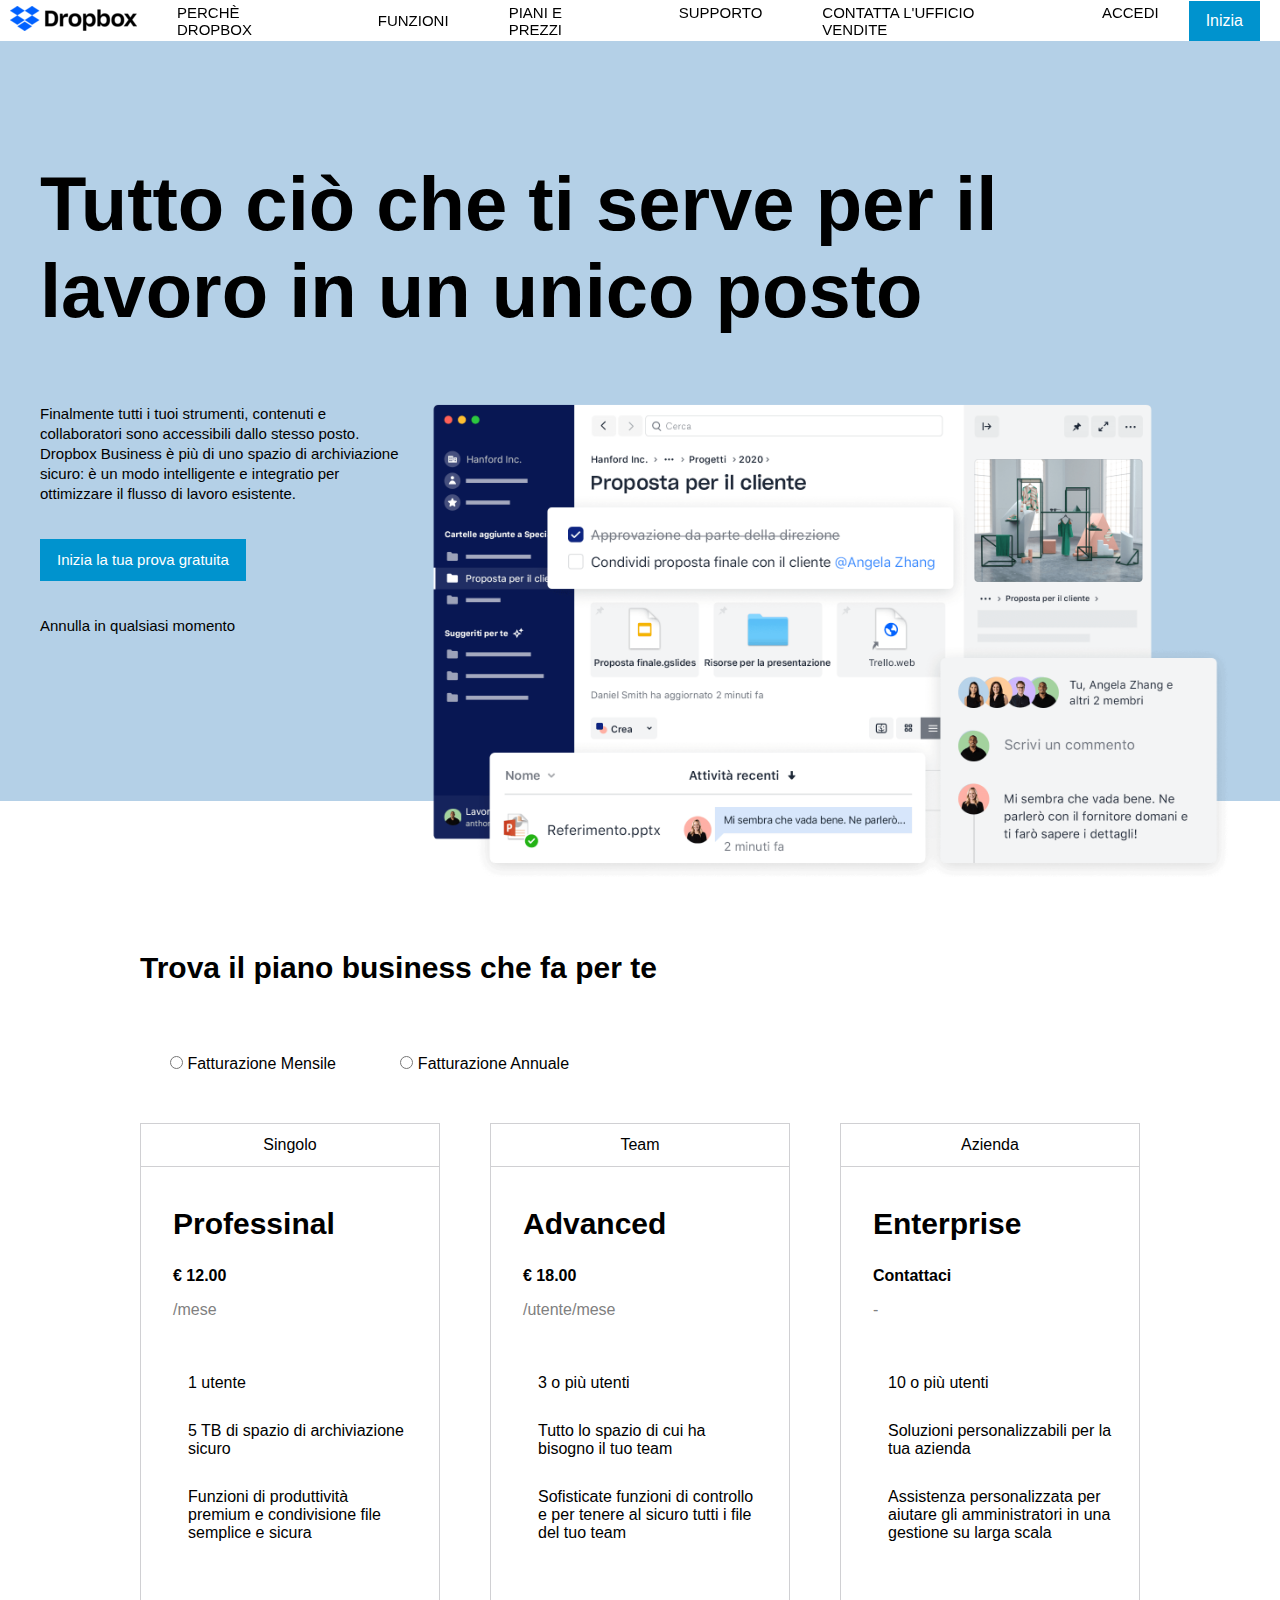
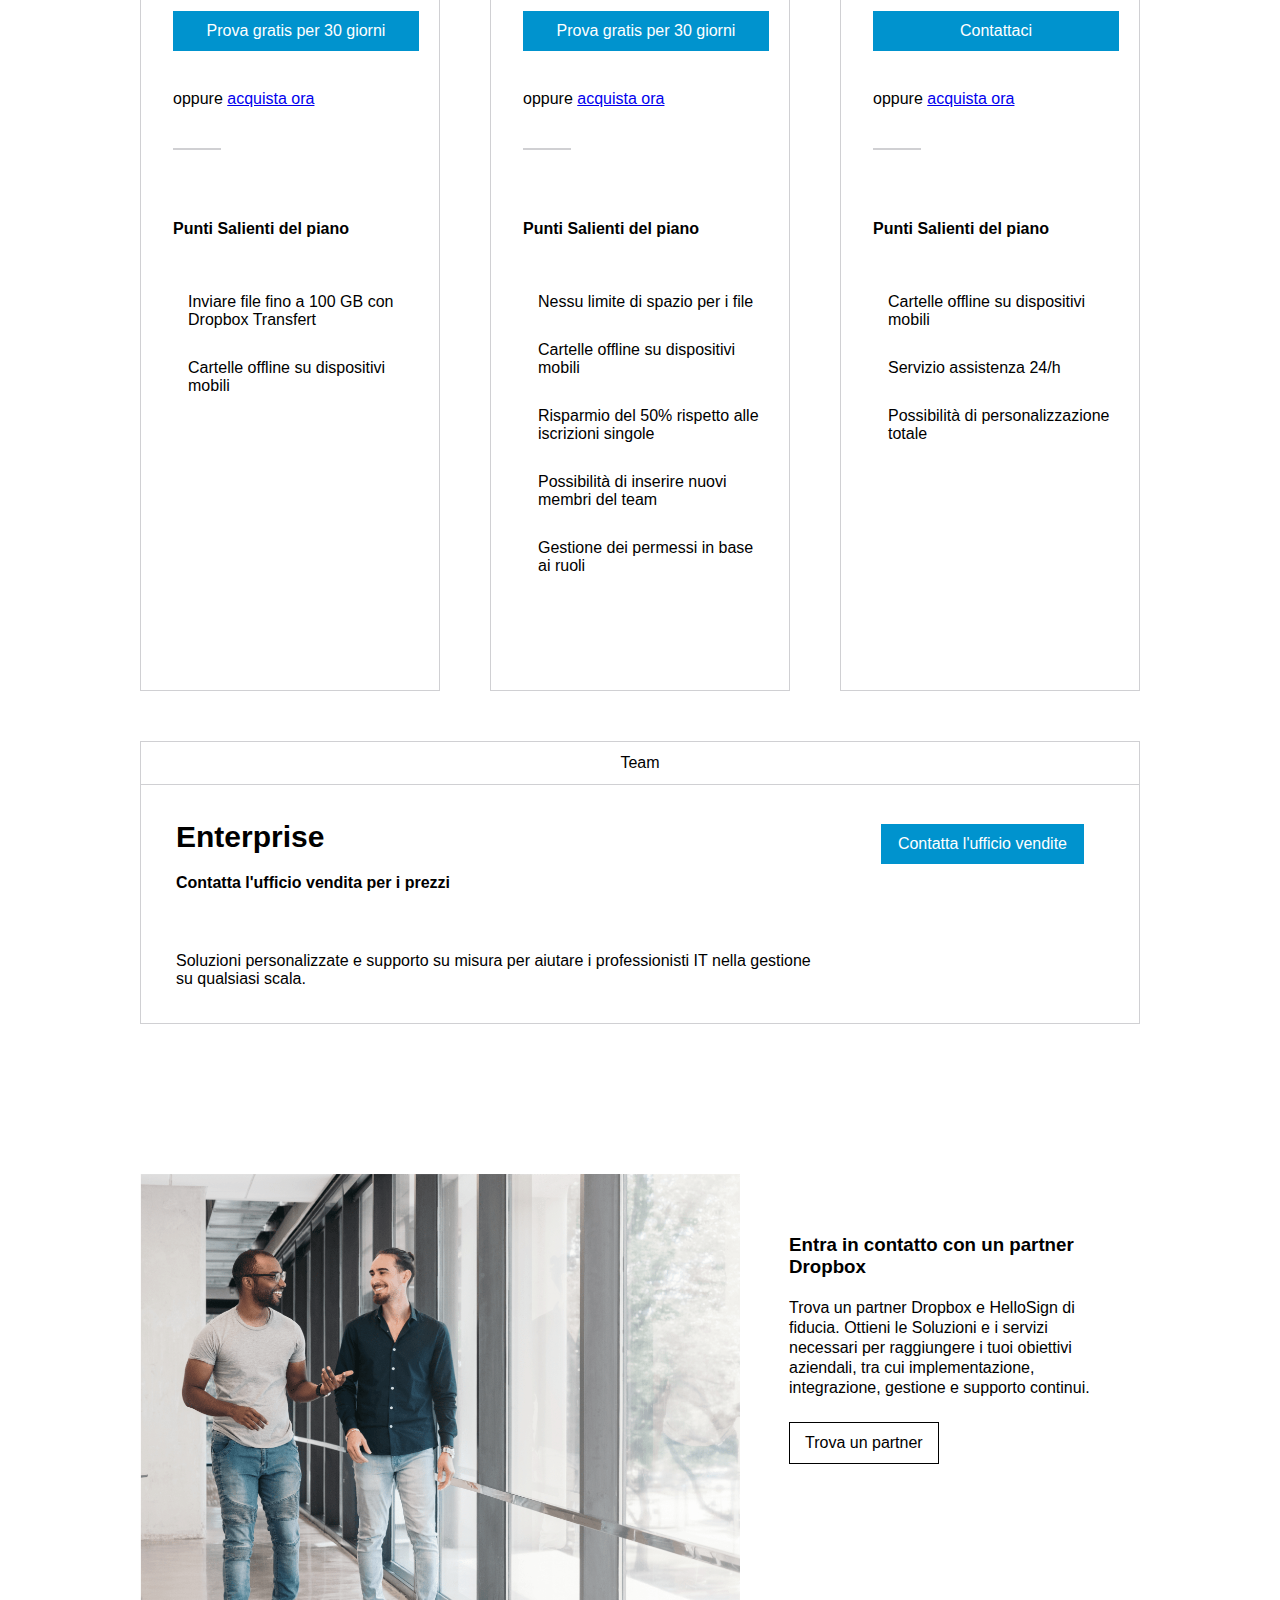
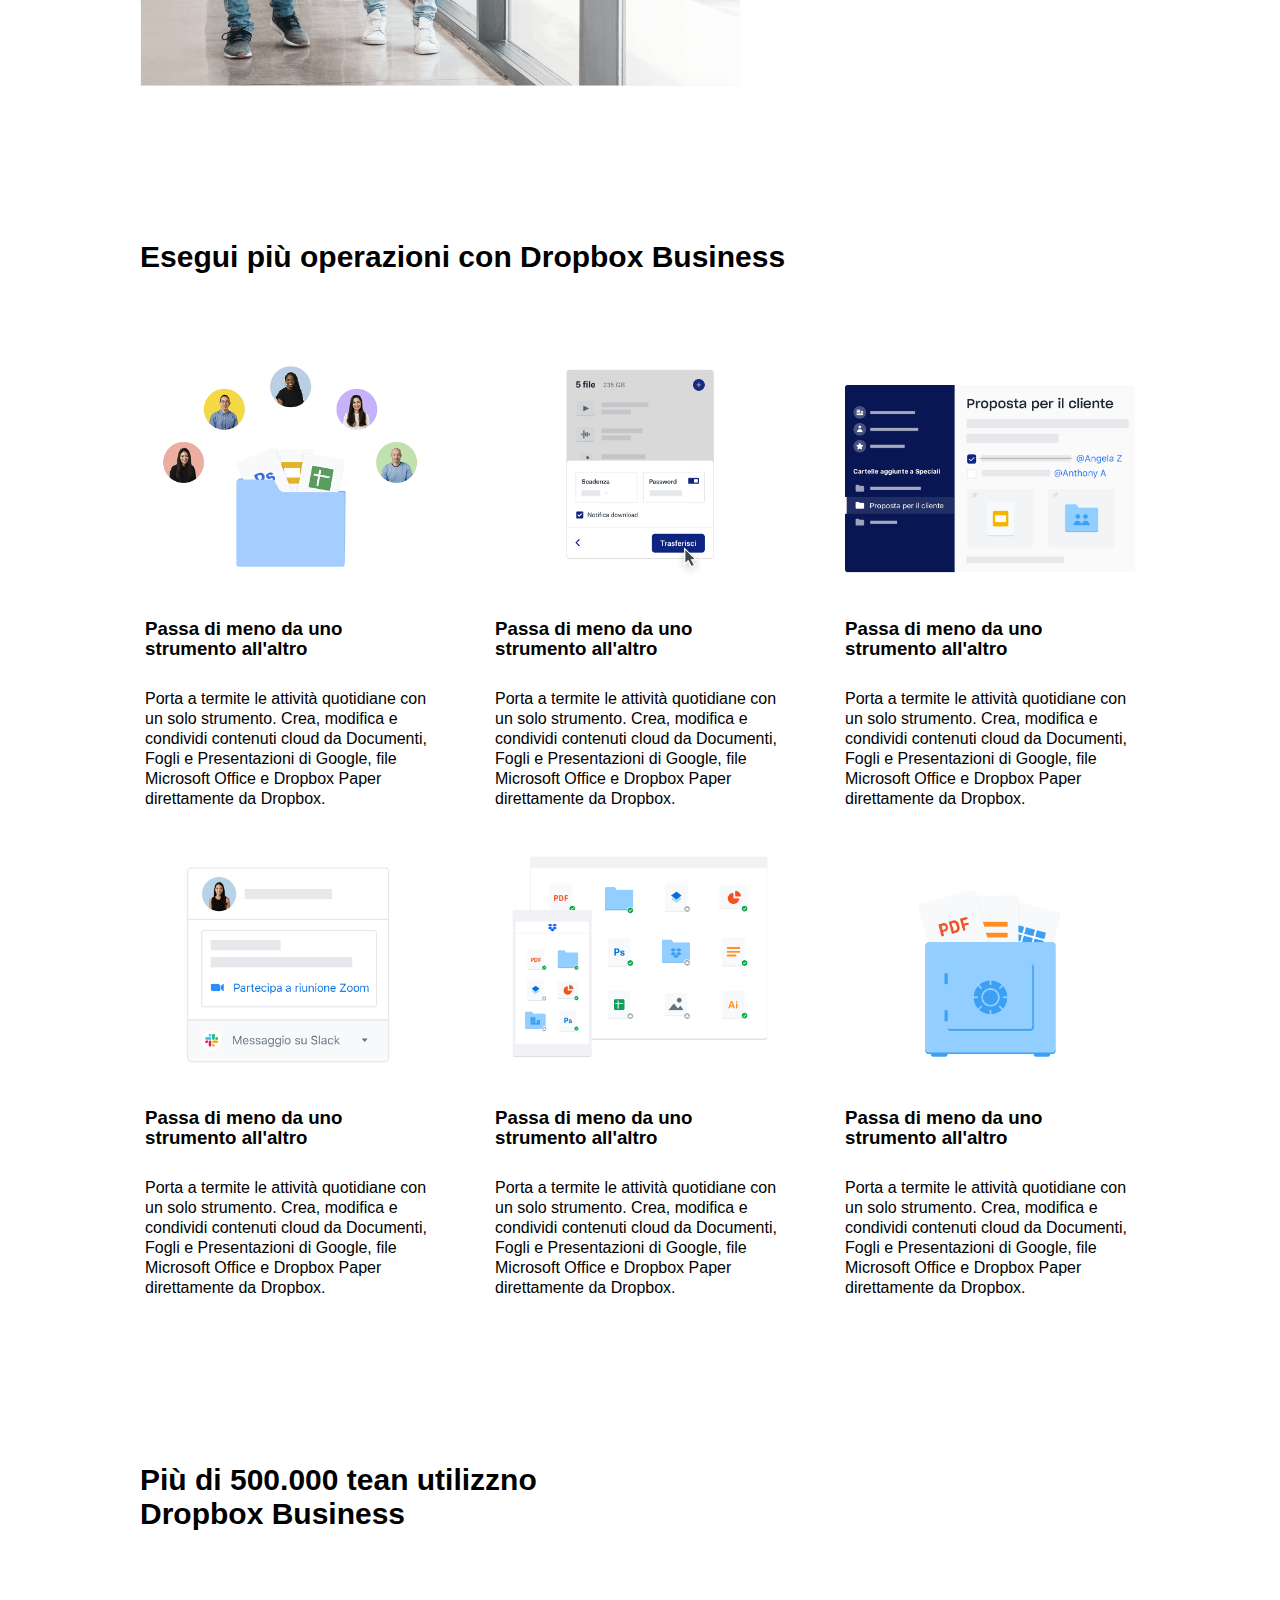
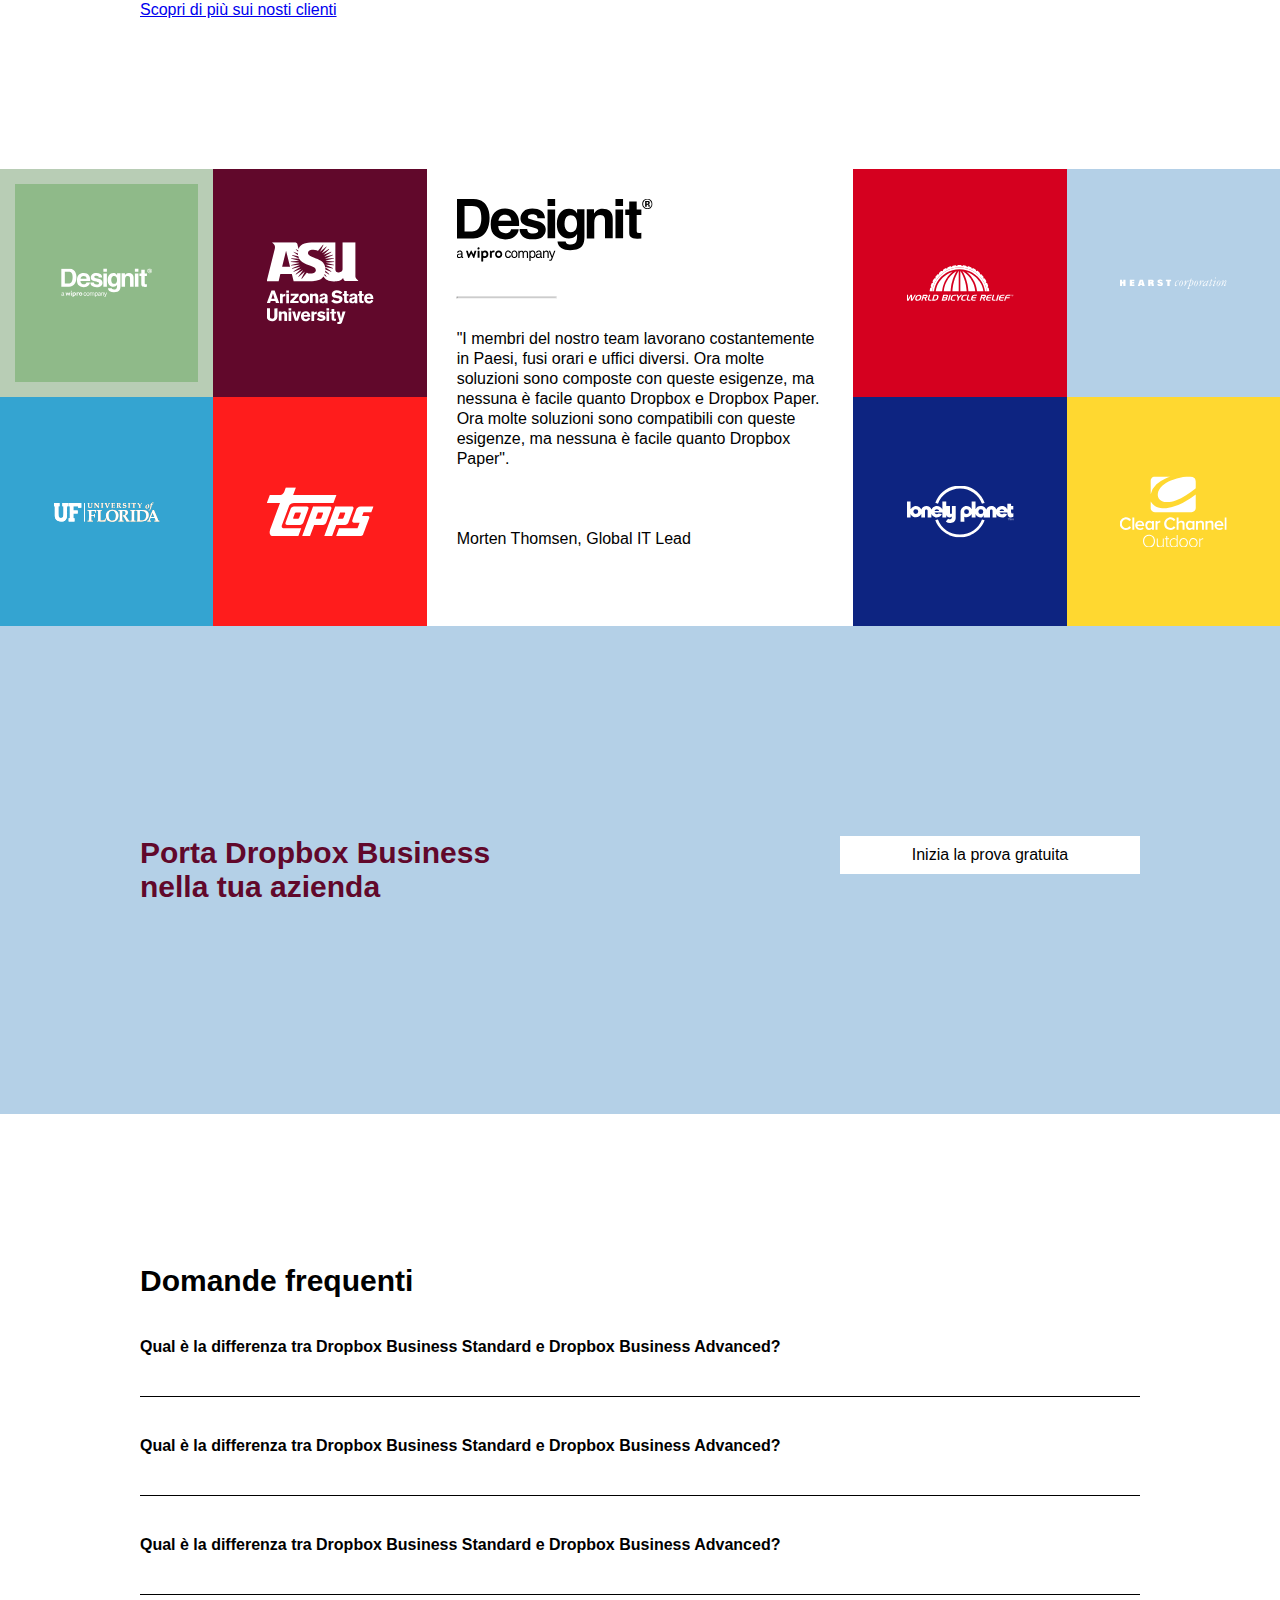
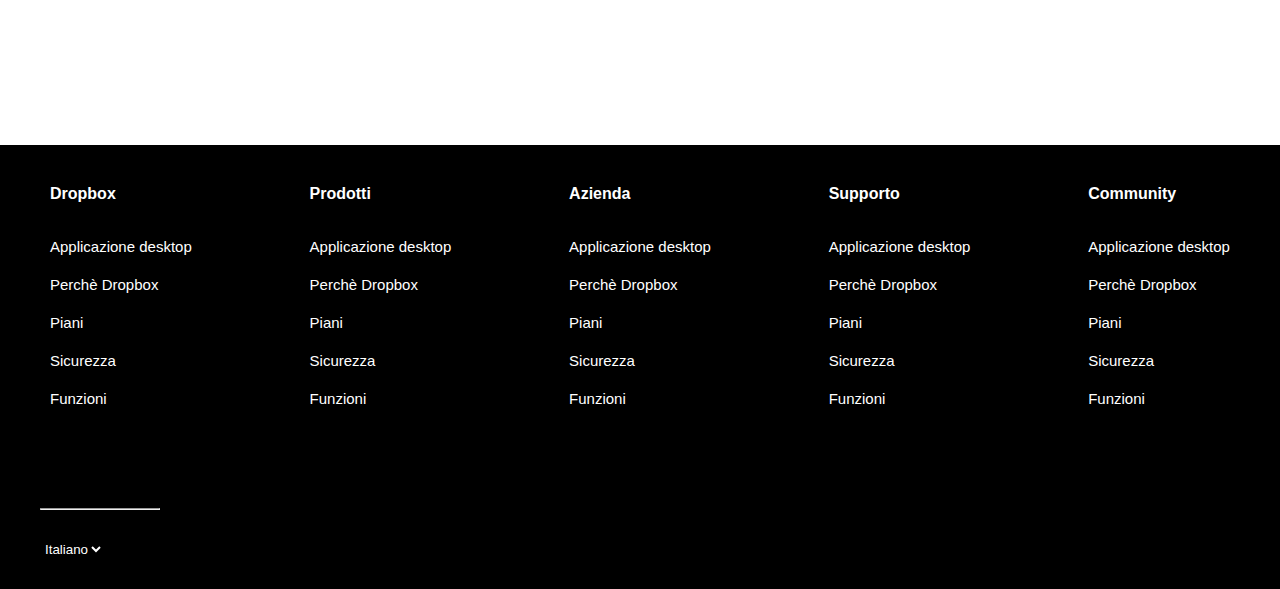
==== commit 53682e16: "icone footer e animazine sezine 7" ====
--- a/index.html
+++ b/index.html
@@ -19,10 +19,10 @@
                     <li>
                         <a href="#" >Perch&egrave; Dropbox</a>
                         <ul>
-                            <li><a href="#">Prodotto 1</a></li>
-                            <li><a href="#">Prodotto 1</a></li>
-                            <li><a href="#">Prodotto 1</a></li>
-                            <li><a href="#">Prodotto 1</a></li>
+                            <li><a href="#">Ispirati</a></li>
+                            <li><a href="#">Cosa dicono i clienti</a></li>
+                            <li><a href="#">Integrazini di app</a></li>
+                            <li><a href="#">Risorse</a></li>
                         </ul>
                     </li>
                     <li>
@@ -36,12 +36,6 @@
                     </li>
                     <li>
                         <a href="#">Piani e Prezzi</a>
-                        <ul>
-                            <li><a href="#">Prodotto 1</a></li>
-                            <li><a href="#">Prodotto 1</a></li>
-                            <li><a href="#">Prodotto 1</a></li>
-                            <li><a href="#">Prodotto 1</a></li>
-                        </ul>
                     </li>
                 </ul>
             </div>
@@ -50,28 +44,23 @@
                     <li>
                         <a href="#">Supporto</a>
                         <ul>
-                            <li><a href="#">Prodotto 1</a></li>
-                            <li><a href="#">Prodotto 1</a></li>
-                            <li><a href="#">Prodotto 1</a></li>
-                            <li><a href="#">Prodotto 1</a></li>
+                            <li><a href="#">Centro assistenza</a></li>
+                            <li><a href="#">Formu della community</a></li>
                         </ul>
                     </li>
                     <li>
                         <a href="#">Contatta l&#39ufficio vendite</a>
                         <ul>
-                            <li><a href="#">Prodotto 1</a></li>
-                            <li><a href="#">Prodotto 1</a></li>
-                            <li><a href="#">Prodotto 1</a></li>
-                            <li><a href="#">Prodotto 1</a></li>
+                            <li><a href="#">Invia email</a></li>
+                            <li><a href="#">+39 0299953412</a></li>
                         </ul>
                     </li>
                     <li>
                         <a href="#">Accedi</a>
                     </li>
-                    <li class="btn-blue">
-                        <a href="#">Inizia</a>
-                    </li>
+                    
                 </ul> 
+                <a class="btn-blue" href="#">Inizia</a>
             </div>
         </nav>
         <!-- section hero 100% con sfondo azzurro -->
@@ -90,7 +79,7 @@
                             Annulla in qualsiasi momento
                         </div>
                         <div>
-                            <a id="scroll" href="#piani"><i class="fa-solid fa-arrow-down"></i></a>
+                            <a href="#piani"><i class="fa-solid fa-arrow-down"></i></a>
                         </div>
                     </div>
                     <div class="w-70">
@@ -593,24 +582,36 @@
             <ul>
                 <h2>Domande frequenti</h2>
                 <li class="view-hidden">
-                    <h4>Qual è la differenza tra Dropbox Business Standard e Dropbox Business
-                        Advanced?</h4>
+                    <div class="flex-between">
+                        <h4>Qual è la differenza tra Dropbox Business Standard e Dropbox Business
+                            Advanced?
+                        </h4>
+                        <i id="freccia" class="fa-solid fa-chevron-down"></i>
+                    </div>
                     <p class="hidden">
                         Lorem ipsum dolor sit amet consectetur adipisicing elit. Facilis, odio dolorem et esse velit
                         iste fugiat eveniet libero sapiente consequuntur.
                     </p>
                 </li>
                 <li class="view-hidden">
-                    <h4>Qual è la differenza tra Dropbox Business Standard e Dropbox Business
-                        Advanced?</h4>
+                    <div class="flex-between">
+                        <h4>Qual è la differenza tra Dropbox Business Standard e Dropbox Business
+                            Advanced?
+                        </h4>
+                        <i id="freccia" class="fa-solid fa-chevron-down"></i>
+                    </div>
                     <p class="hidden">
                         Lorem ipsum dolor sit amet consectetur adipisicing elit. Facilis, odio dolorem et esse velit
                         iste fugiat eveniet libero sapiente consequuntur.
                     </p>
                 </li>
                 <li class="view-hidden">
-                    <h4>Qual è la differenza tra Dropbox Business Standard e Dropbox Business
-                        Advanced?</h4>
+                    <div class="flex-between">
+                        <h4>Qual è la differenza tra Dropbox Business Standard e Dropbox Business
+                            Advanced?
+                        </h4>
+                        <i id="freccia" class="fa-solid fa-chevron-down"></i>
+                    </div>
                     <p class="hidden">
                         Lorem ipsum dolor sit amet consectetur adipisicing elit. Facilis, odio dolorem et esse velit
                         iste fugiat eveniet libero sapiente consequuntur.
@@ -674,7 +675,14 @@
                 <li><a href="#">Funzioni</a></li>
             </ul>
         </nav>
+        
         <div class="container-big">
+            <div >
+                <i class="fa-brands fa-twitter"></i>
+                <i class="fa-brands fa-facebook"></i>
+                <i class="fa-brands fa-youtube"></i>
+            </div>
+            <hr>
             <i class="fa-solid fa-earth-americas"></i>
             <label for="lang-select"></label>
             <select name="lang" id="lang-select">
--- a/css/style.css
+++ b/css/style.css
@@ -79,7 +79,7 @@
 /***************************navbar************************/
 header nav{
     width: 100%;
-    height: 50px;
+    height: 41px;
     position: fixed;
     top: 0;
     left: 0;
@@ -113,28 +113,30 @@
     color: var(--white);
 }
 
+
 /********************** menu-a-tentida **************/
-ul#menu li {
+ul#menu li{
 	margin:0;
 	padding:0;
 	display: block;
 	position: relative;
 }
 
-ul#menu li a {
+ul#menu li a{
 	float: left;
 	padding:12px 30px;
 	color: var(--black);
 	text-transform: uppercase;
 	text-decoration:none;
-}
-
-ul#menu li a:hover {
+    
+}
+
+ul#menu li a:hover{
 	background: var(--darkbeige);
 	color: var(--black);
 }
 
-ul#menu ul {
+ul#menu ul{
 	margin:2px 0 0;
 	padding:0;
 	display:inline-block;
@@ -148,25 +150,25 @@
 	background: var(--beige);
 }
 
-ul#menu li:hover ul {
+ul#menu li:hover ul{
 	opacity: 1;
 	visibility: visible;
 }
 
-ul#menu ul li {
+ul#menu ul li{
 	display: block;
 	border: 0;
 }
 
-ul#menu ul a {
+ul#menu ul a{
 	padding:10px;
-	width: 130px;
+	width: 100%;
 	display: block;
 	white-space: nowrap;
 	text-transform: none;
 }
 
-ul#menu ul a:hover {
+ul#menu ul a:hover{
 	background-color: var(--darkbeige);
 	color: var(--black);
 }
@@ -469,9 +471,15 @@
 li.view-hidden:hover .hidden {
     display: block;
 }
+li.view-hidden:hover #freccia{
+    rotate: 180deg;
+}
+
+
+
 /*************************fine-settima-sezione*****************/
 
-/* footer */
+/******************************footer**********************/
 footer {
     background-color: var(--black);
     min-height: 280px;
@@ -496,9 +504,14 @@
 }
 
 footer div {
-    padding: 20px;
-    border-top: 1px solid var(--white);
     color: var(--white);
+    padding-top: 20px;
+}
+footer hr{
+    width: 120px;
+    margin: 30px 0;
+    
+    
 }
 #lang-select {
     text-decoration: none;
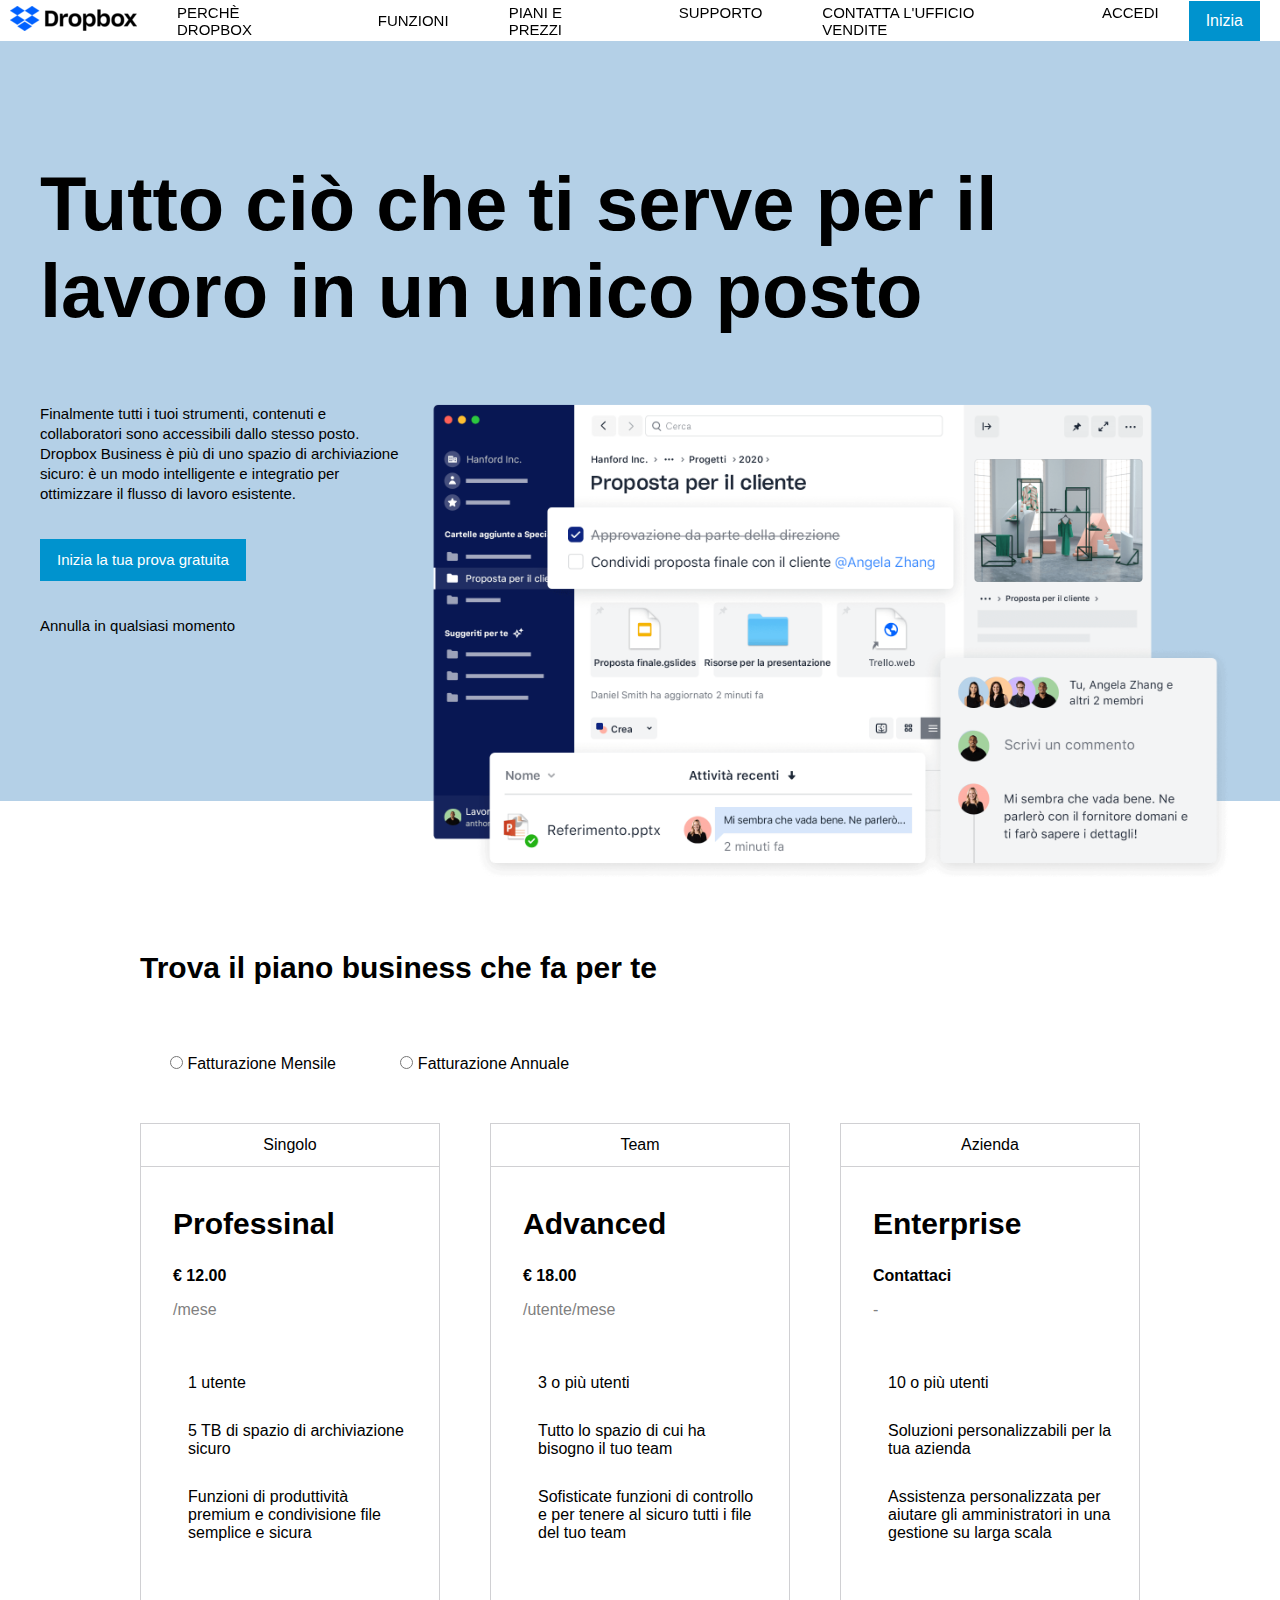
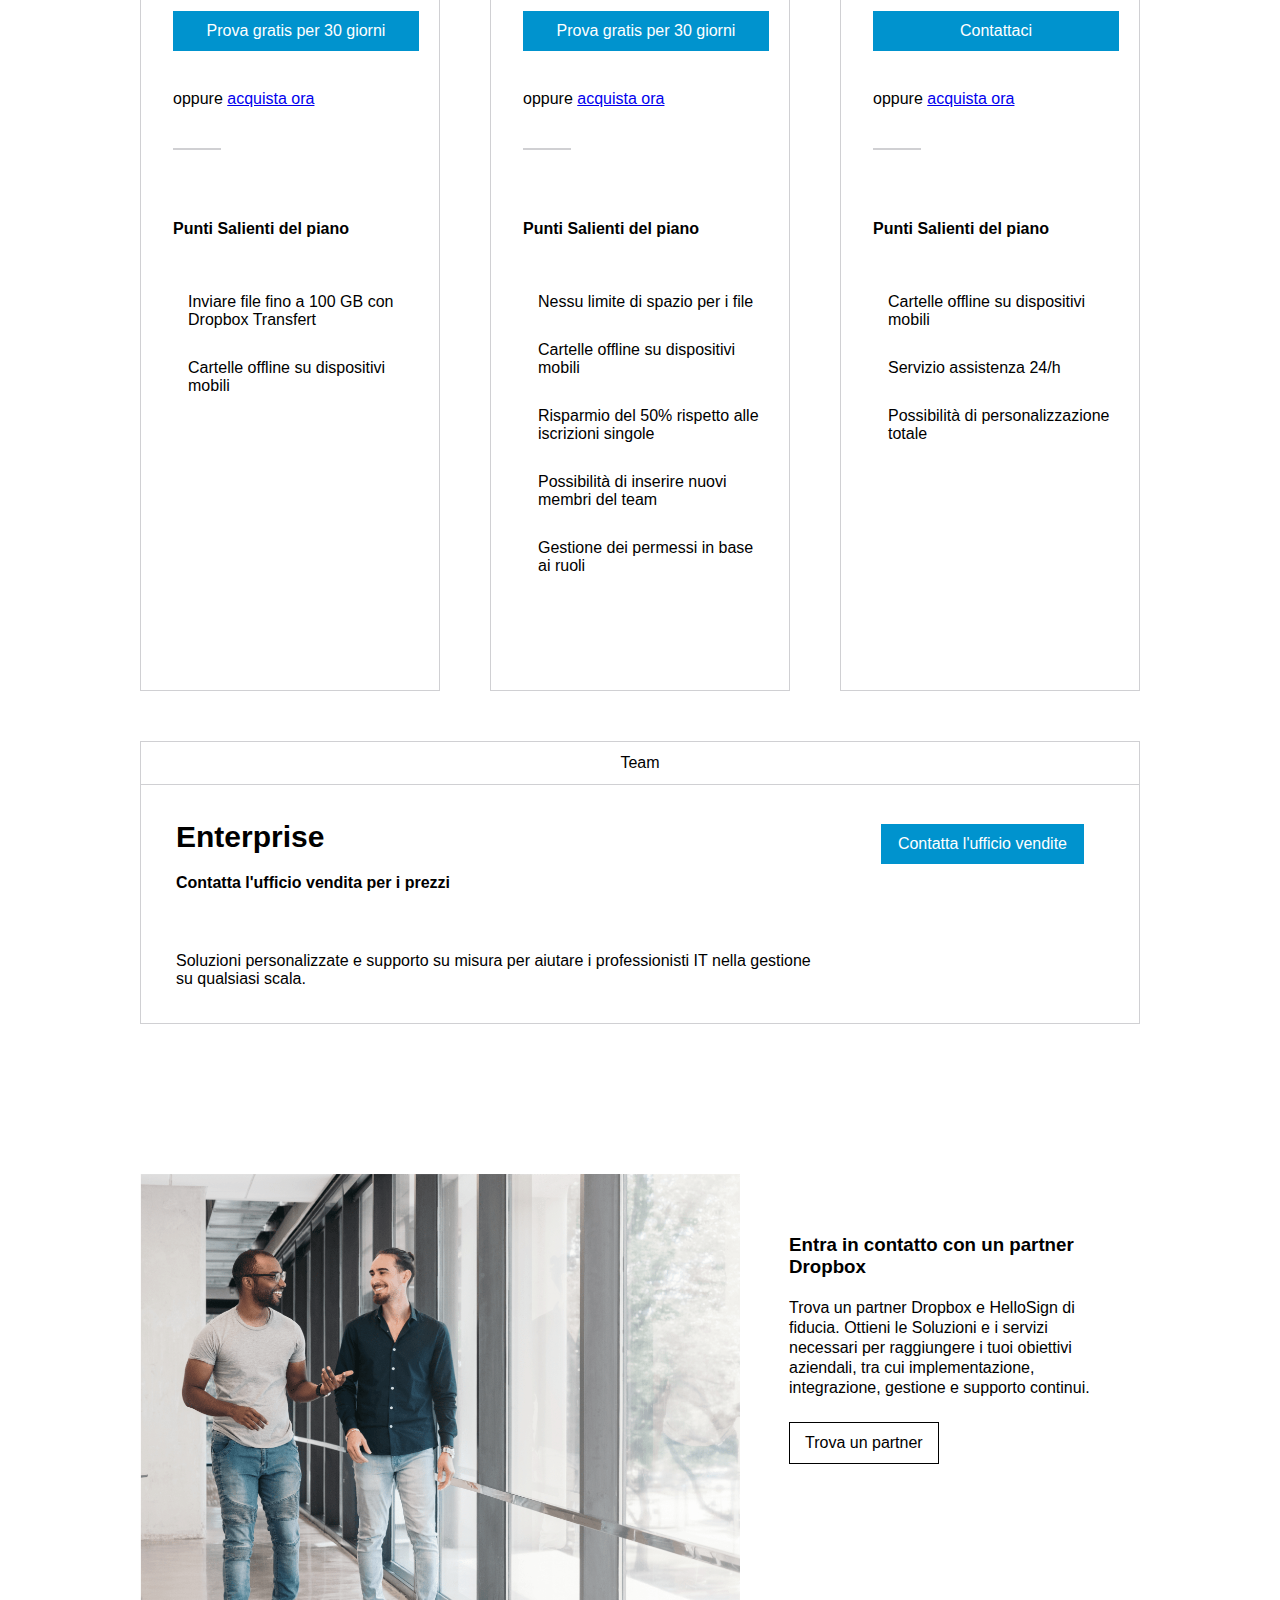
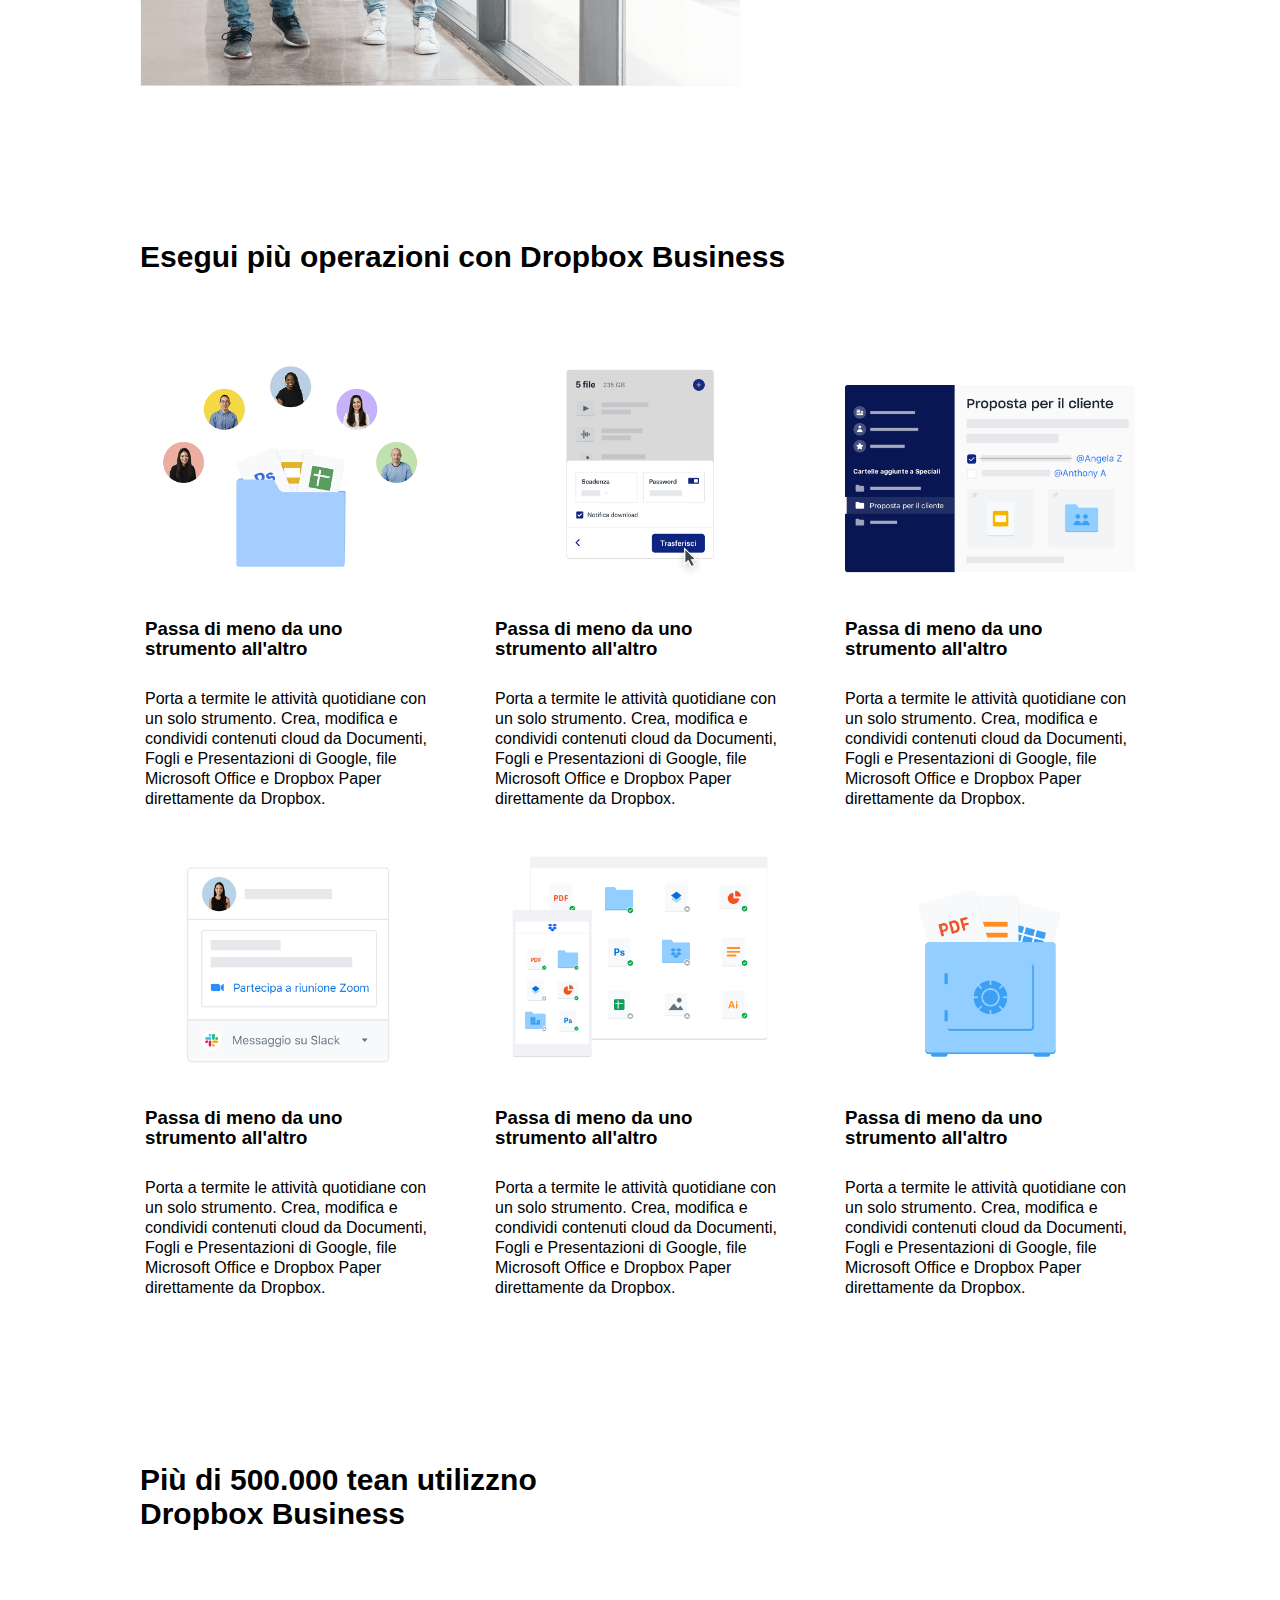
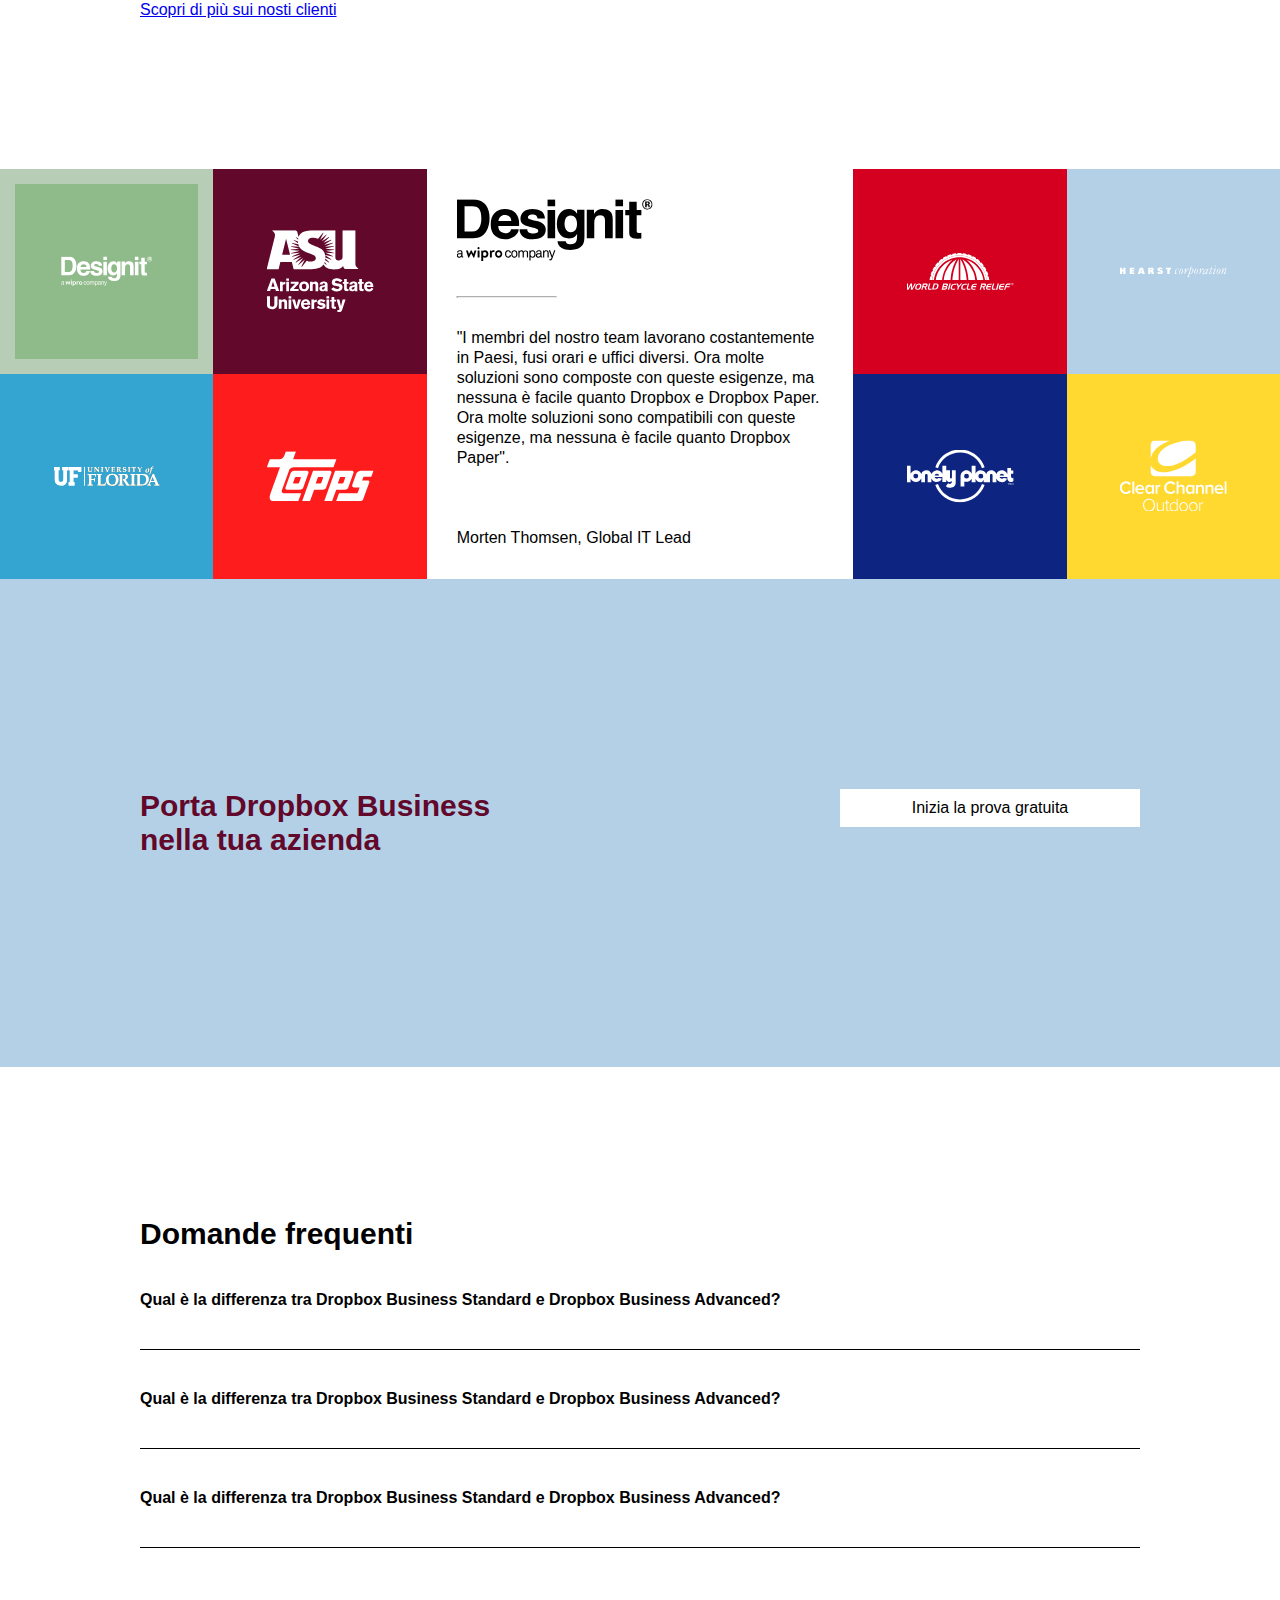
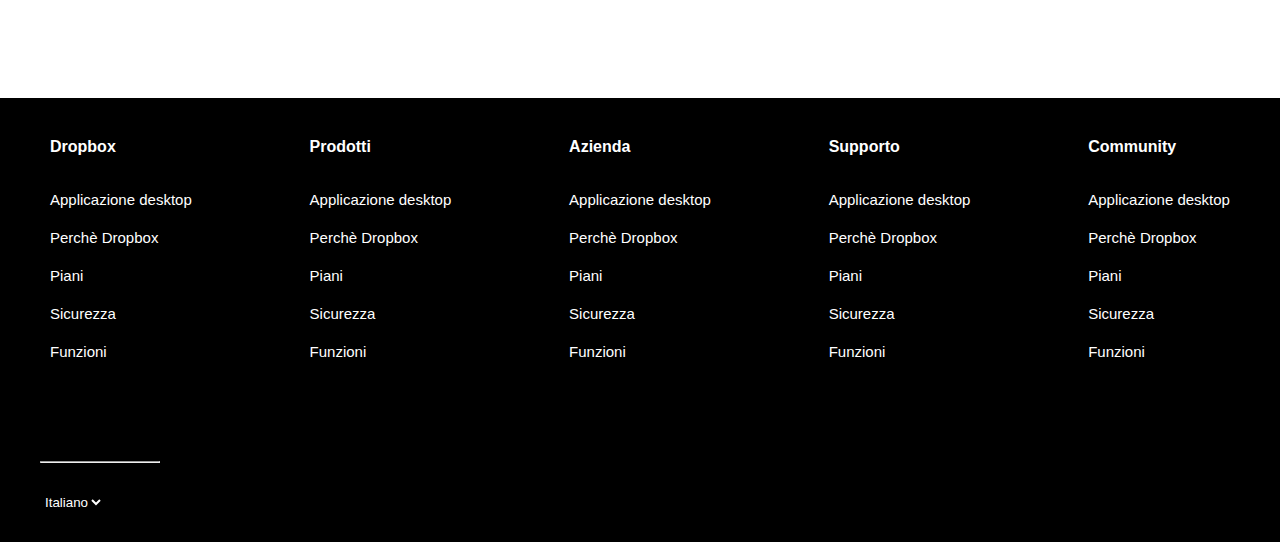
==== commit f8e46abf: "seconda page" ====
--- a/index.html
+++ b/index.html
@@ -12,15 +12,15 @@
     <!-- header 100% -->
     <header>
         <!-- navbar fixed 100% -->
-        <nav class="d-flex flex-between drop-menu">
-            <div class="d-flex flex-between">
+        <nav id="nav-first-page" class="flex-between drop-menu">
+            <div class="flex-between">
                 <a id="logo" href="#"><img src="./img/logo-small.png" alt="logo-small"></a>
                 <ul id="menu" class="d-flex flex-between">
                     <li>
                         <a href="#" >Perch&egrave; Dropbox</a>
                         <ul>
+                            <li><a href="./pages/storie-dei-clienti.html">Cosa dicono i clienti</a></li>
                             <li><a href="#">Ispirati</a></li>
-                            <li><a href="#">Cosa dicono i clienti</a></li>
                             <li><a href="#">Integrazini di app</a></li>
                             <li><a href="#">Risorse</a></li>
                         </ul>
@@ -28,10 +28,10 @@
                     <li>
                         <a href="#">Funzioni</a>
                         <ul>
-                            <li><a href="#">Prodotto 1</a></li>
-                            <li><a href="#">Prodotto 1</a></li>
-                            <li><a href="#">Prodotto 1</a></li>
-                            <li><a href="#">Prodotto 1</a></li>
+                            <li><a href="#">Lorem ipsum dolor sit amet.</a></li>
+                            <li><a href="#">Lorem ipsum dolor sit amet.</a></li>
+                            <li><a href="#">Lorem ipsum dolor sit amet.</a></li>
+                            <li><a href="#">Lorem ipsum dolor sit amet.</a></li>
                         </ul>
                     </li>
                     <li>
@@ -57,6 +57,12 @@
                     </li>
                     <li>
                         <a href="#">Accedi</a>
+                        <ul>
+                            <li><a href="#">Lorem ipsum dolor sit amet.</a></li>
+                            <li><a href="#">Lorem ipsum dolor sit amet.</a></li>
+                            <li><a href="#">Lorem ipsum dolor sit amet.</a></li>
+                            <li><a href="#">Lorem ipsum dolor sit amet.</a></li>
+                        </ul>
                     </li>
                     
                 </ul> 
@@ -359,7 +365,7 @@
                 </div>
                 <div class="big-card d-flex flex-start flex-card flex-between ">
                     <div id="costi">
-                        <h2>Enterprise</h3>
+                        <h2>Enterprise</h2>
                         <h4>Contatta l&#39ufficio vendita per i prezzi</h4>
                         <p>Soluzioni personalizzate e supporto su misura per aiutare i professionisti IT nella gestione su qualsiasi scala.</p>
                     </div>
@@ -677,7 +683,7 @@
         </nav>
         
         <div class="container-big">
-            <div >
+            <div>
                 <i class="fa-brands fa-twitter"></i>
                 <i class="fa-brands fa-facebook"></i>
                 <i class="fa-brands fa-youtube"></i>
--- a/css/style.css
+++ b/css/style.css
@@ -7,6 +7,7 @@
     --darkblue: #0061ff;
     --lightblue : #34a4d1;
     --lime: #8fba89;
+    --green: #a2cf50;
     --lightlime: #b8cdb5;
     --bordeaux: #61082b;
     --red: #ff1c1c;
@@ -16,6 +17,8 @@
     --lightgray: #d0d0d3;
     --beige: #f2eee8;
     --darkbeige: #e8e1d7;
+    --avorio: #f7f5f2;
+    --brown: #1e1919;
 }
 
 *{
@@ -50,6 +53,15 @@
     align-items: center;
     justify-content: space-between;
 }
+.flex-between-no-center{
+    display: flex;
+    justify-content: space-between;
+}
+.flex-around{
+    display: flex;
+    align-items: center;
+    justify-content: space-around;
+}
 .flex-center{
     align-items: center;
     
@@ -61,6 +73,10 @@
     display: flex;
     /* align-items: center; */
     align-content: center;
+}
+.flex-end{
+    justify-content: flex-end;
+   display: flex;
 }
 
 .w-30{
@@ -77,7 +93,7 @@
 
 /***************************header************************/
 /***************************navbar************************/
-header nav{
+header #nav-first-page{
     width: 100%;
     height: 41px;
     position: fixed;
@@ -86,7 +102,7 @@
     z-index: 999;
     background-color: var(--white);
 }
-nav li{
+#nav-first-page li{
     padding: 16px;
     list-style: none;
 }
@@ -108,6 +124,7 @@
     display: inline-block;
     margin: 4px 20px 4px 0px; 
     cursor: pointer;
+    
 }
 .btn-blue a{
     color: var(--white);
@@ -130,7 +147,10 @@
 	text-decoration:none;
     
 }
-
+ul#menu li:hover{
+	background: var(--darkbeige);
+	color: var(--black);
+}
 ul#menu li a:hover{
 	background: var(--darkbeige);
 	color: var(--black);
@@ -151,6 +171,7 @@
 }
 
 ul#menu li:hover ul{
+    background: var(--darkbeige);
 	opacity: 1;
 	visibility: visible;
 }
@@ -169,11 +190,9 @@
 }
 
 ul#menu ul a:hover{
-	background-color: var(--darkbeige);
+	background-color: var(--beige);
 	color: var(--black);
 }
-
-
 
 /***************************hero************************/
 #hero{
@@ -353,7 +372,8 @@
 }
 .square{
     width: 50%;
-    height: 50%;
+    /* height: 50%; */
+    height: 16vw;
     position: relative;
 }
 .squares{
@@ -361,11 +381,11 @@
     flex-wrap: wrap;
     position: relative;
 }
-.squares:after {
+/* .squares:after {
     content: "";
     display: block;
     padding-bottom: 100%;
-}
+} */
 /**************immagini-loghi-in-quadrati-piccoli************/
 .square img{
     filter:invert(1);
@@ -472,7 +492,10 @@
     display: block;
 }
 li.view-hidden:hover #freccia{
-    rotate: 180deg;
+    transform: rotate(180deg);
+}
+li.view-hidden:hover #freccia{
+    transition: 0.5s;
 }
 
 
@@ -522,3 +545,257 @@
 }
 
 
+
+/********************************** seconda pagina ***********************/
+.dim{
+    margin-top: 41px ;
+}
+.w-50{
+    width: 50%;
+}
+.padding{
+    padding: 50px 80px;
+}
+
+/**********************************header******************************** */
+/***********************prima-sezione*************************/
+#prima-sezione-seconda-page{
+    background-color: #1e1919;
+}
+#prima-sezione-seconda-page h2{
+    font-size: 13px;
+    color: var(--white);
+}
+#prima-sezione-seconda-page h1{
+    font-size: 50px;
+    color: var(--white);
+    margin-bottom: 100px;
+}
+#prima-sezione-seconda-page p{
+    padding-right: 30px;
+    margin: auto 0 30px;
+    font-size: 16px;
+    line-height: 1.6;
+    color: var(--white);
+}
+#prima-sezione-seconda-page img{
+    width: 100%;
+}
+#prima-sezione-seconda-page div.immagine{
+    background-color: #b4dd19;
+}
+/***********************fine-prima-sezione*************************/
+/***********************seconda-sezione****************************/
+#seconda-sezione-seconda-page{
+    position: relative;
+    z-index: -3;
+}
+#seconda-sezione-seconda-page img{
+    width: 100%;
+    margin-bottom: -150px;
+    
+}
+#seconda-sezione-seconda-page .box-video{
+    width: 650px;
+    background-color: #2a3752;
+    padding: 50px 80px;
+    position: absolute;
+    left: 0;
+    bottom: 0px;
+    z-index: 3;
+}
+#seconda-sezione-seconda-page .box-video:hover{
+    opacity: 0.8;
+}
+#seconda-sezione-seconda-page p{
+    font-size: 40px;
+    padding-bottom: 50px;
+    display: block;
+    overflow: hidden;
+    width: 100%;
+    margin: 0;
+    color: var(--white);
+    text-align: left;
+    text-overflow: ellipsis;
+}
+#seconda-sezione-seconda-page .btn-video{
+    width: 60px;
+    height: 60px;
+    background-color: var(--white);
+    position: absolute;
+    right: 0;
+    bottom: 0px;
+    z-index: 3;
+}
+#seconda-sezione-seconda-page a{
+    position: absolute;
+    top: 50%;
+    left: 50%;
+    transform: translate(-50%, -50%);
+    font-size: 20px;
+    color: var(--black);
+}
+/***********************fine-seconda-sezione*************************/
+/***********************terza-sezione****************************/
+#terza-sezione-seconda-page{
+    background-color: var(--avorio);
+}
+#terza-sezione-seconda-page h2{
+    font-size: 13px;
+    color: var(--black);
+}
+#terza-sezione-seconda-page h3{
+    font-size: 50px;
+    color: var(--black);
+    margin-bottom: 60px;
+}
+#terza-sezione-seconda-page p{
+    padding-right: 30px;
+    margin: auto 0 30px;
+    font-size: 16px;
+    line-height: 1.6;
+    color: var(--black);
+}
+#terza-sezione-seconda-page img{
+    width: 100%;
+    margin-bottom: -4px;
+}
+#terza-sezione-seconda-page a{
+    text-decoration: none;
+}
+#terza-sezione-seconda-page .btn-blue:hover{
+    opacity: 0.8;
+}
+/***********************fine-terza-sezione*************************/
+/***********************quarta-sezione****************************/
+#quarta-sezione-seconda-page {
+    background-color: var(--brown);
+    padding-bottom: 80px;
+}
+#quarta-sezione-seconda-page h2{
+    text-align: center;
+    font-size: 50px;
+    color: var(--white);
+    padding-top: 80px;
+}
+#quarta-sezione-seconda-page button{
+    background-color: transparent;
+    margin: 0;
+    padding: 10px;
+    border: none;
+    outline: none;
+    cursor: pointer;
+    color: var(--white);
+}
+#quarta-sezione-seconda-page #bottoni-frecce{
+    margin-right: 50px;
+    margin-bottom: 15px;
+}
+/*******************box-translate*************************/
+.box-testo{
+    padding: 30px 30px 20px;
+}
+.box-img{
+    background-color: var(--avorio);
+    width: 45vw;
+    height: 20vw;
+}
+.box-img img{
+    width: 100%;
+    height: 100%;
+}
+#quarta-sezione-seconda-page h3{
+    font-size: 13px;
+    margin-bottom: 10px;
+}
+#quarta-sezione-seconda-page p{
+    font-size: 16px;
+    line-height: 1.6;
+}
+#quarta-sezione-seconda-page a{
+    text-decoration: none;
+}
+#quarta-sezione-seconda-page .btn-blue:hover{
+    opacity: 0.8;
+}
+/***********************fine-quarta-sezione*************************/
+/***********************quinta-sezione****************************/
+#quinta-sezione-seconda-page{
+    width: 100%;
+    background-color: var(--avorio);
+    padding: 100px 80px;
+}
+#quinta-sezione-seconda-page h2{
+    font-size: 50px;
+    margin-bottom: 75px;
+}
+.contentore-box-logo{
+    width: calc(100 / 5);
+    padding-top: 30px;
+}
+
+.box-logo{
+    background-color: var(--white);
+    width: 17vw;
+    height: 8.5vw;
+    margin: 0 30px 0 0;
+    position: relative;
+}
+
+div.flexbox {
+    display: flex;
+    flex-wrap: nowrap;
+    justify-content: center;
+    align-content: center;
+}
+
+.box-logo img {
+    width: 50%;
+    border-radius: 10px;
+    align-items: center;
+    position: absolute;
+    top: 50%;
+    left: 50%;
+    transform: translate(-50%, -50%)
+}
+#gongcha{
+    width: 20%;
+}
+/***********************fine-quinta-sezione*************************/
+/***********************sesta-sezione****************************/
+
+#sesta-sezione-seconda-page {
+    background-color: var(--green);
+    padding: 100px 0;
+}
+
+#sesta-sezione-seconda-page .section-six-flex {
+    max-width: 1000px;
+    margin: 0 auto;
+    display: flex;
+    align-items: center;
+    flex-flow: row wrap;
+    justify-content: center;
+    flex-direction: column;
+}
+
+#sesta-sezione-seconda-page a {
+    font-size: 50px;
+    color: var(--black);
+    text-decoration: none;
+    border-bottom: 1px solid rgba(0, 0, 0, 0.411) ;
+}
+#sesta-sezione-seconda-page a:hover{
+    border-bottom: 1px solid var(--black);
+}
+
+#sesta-sezione-seconda-page a i{
+    font-size: 25px;
+    padding-left: 30px;
+}
+#sesta-sezione-seconda-page p {
+    font-size: 13px;
+}
+
+
+
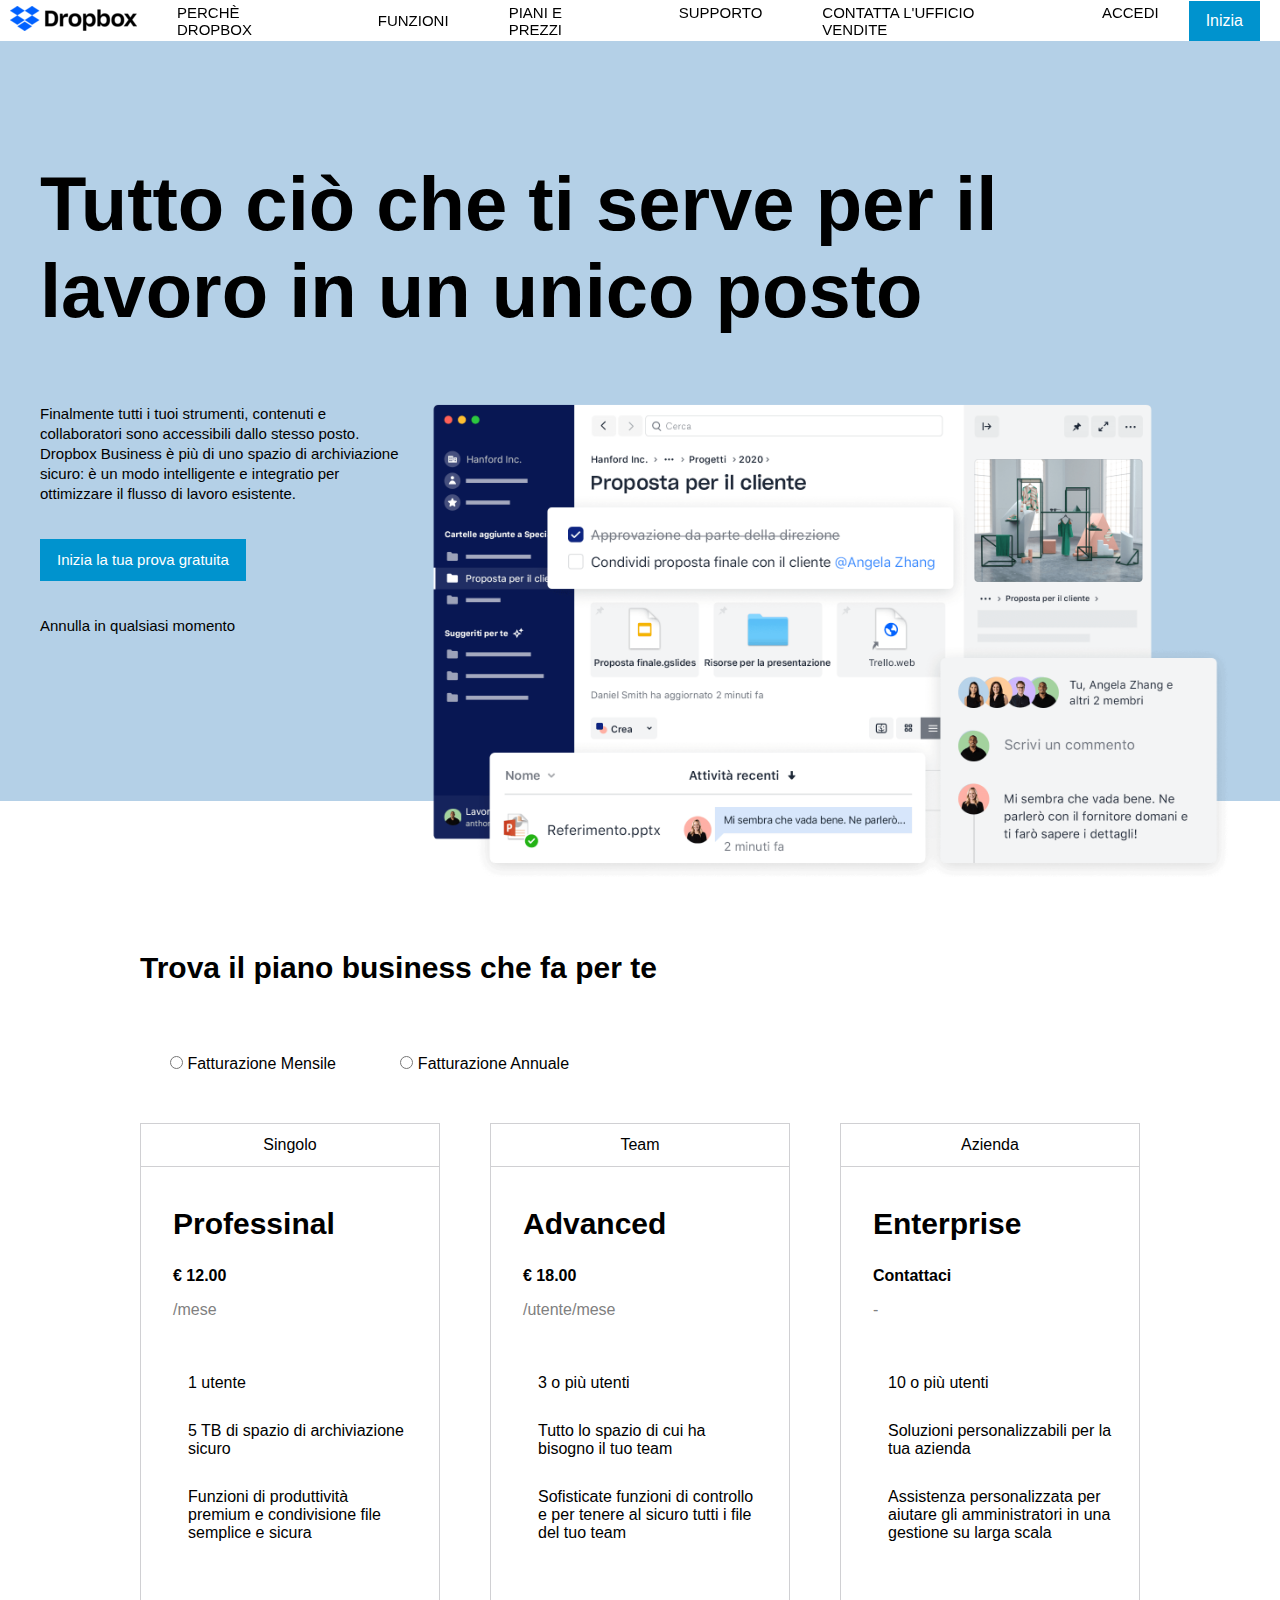
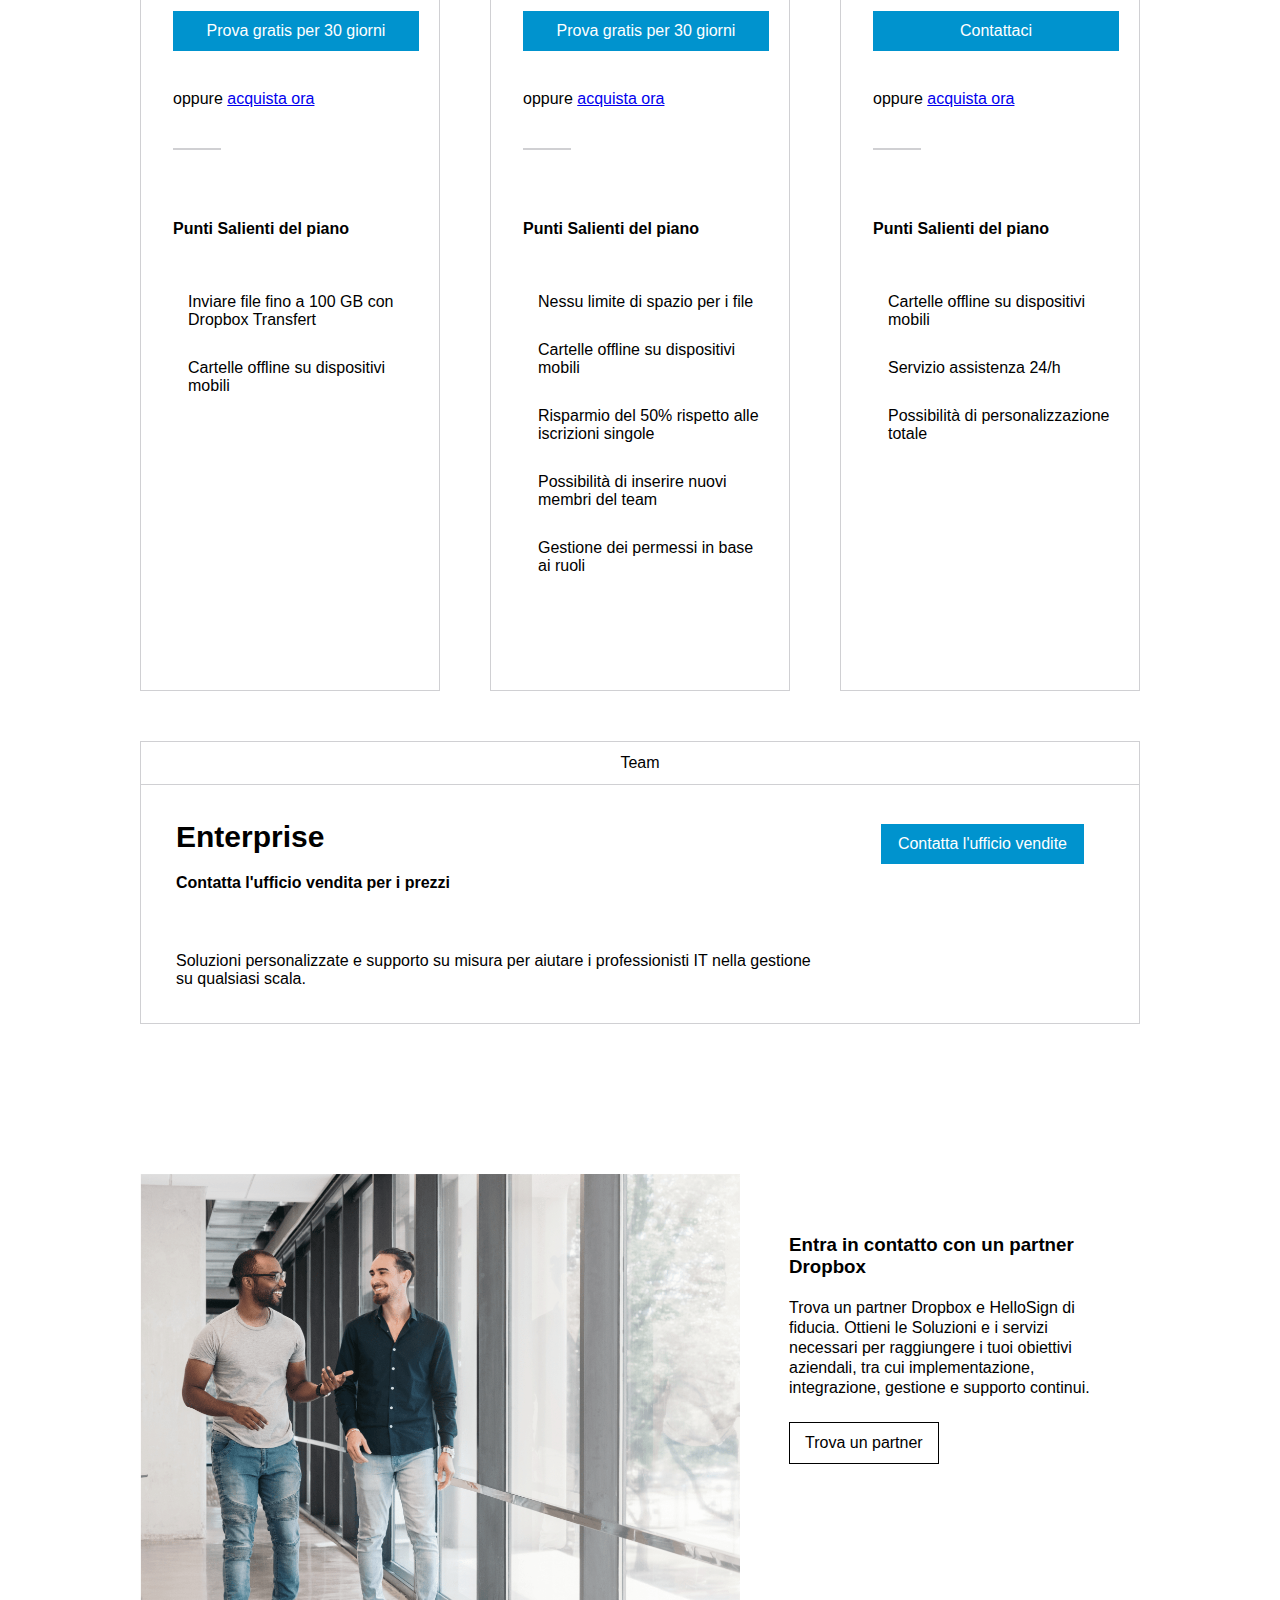
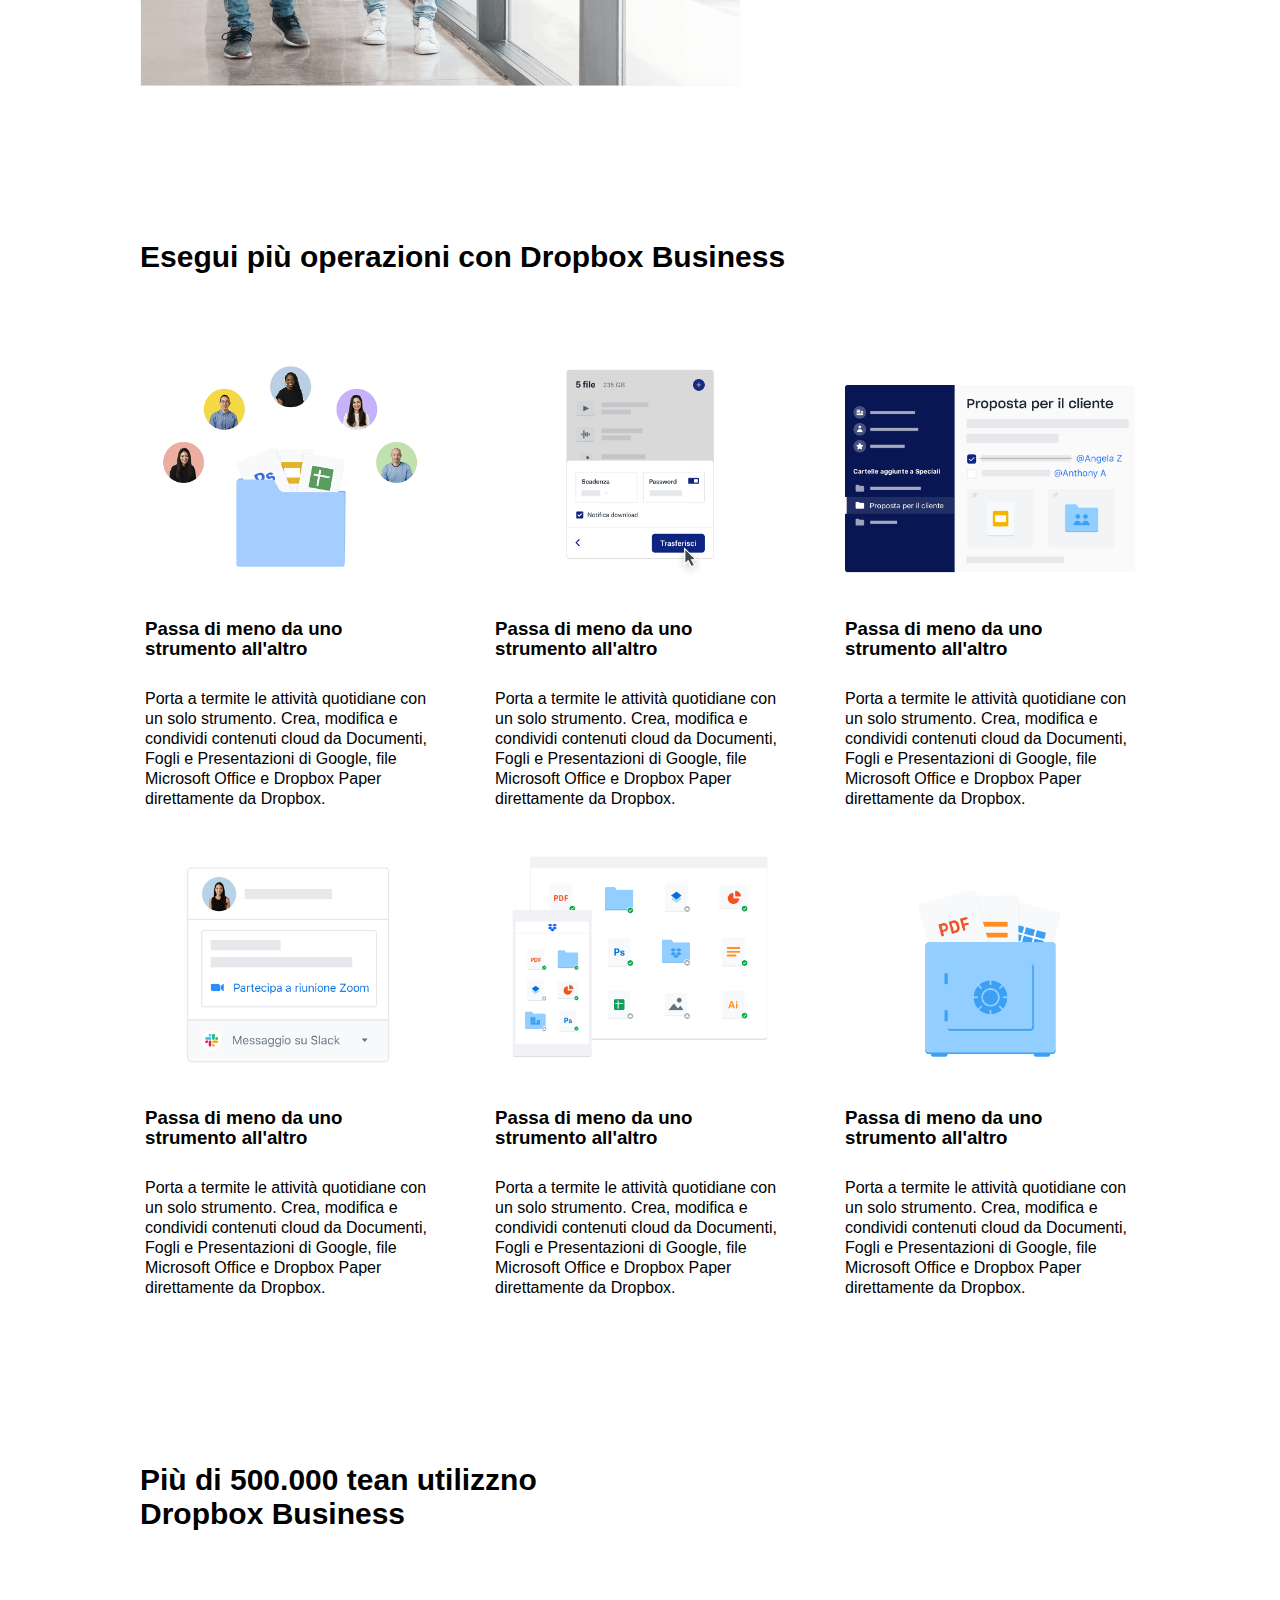
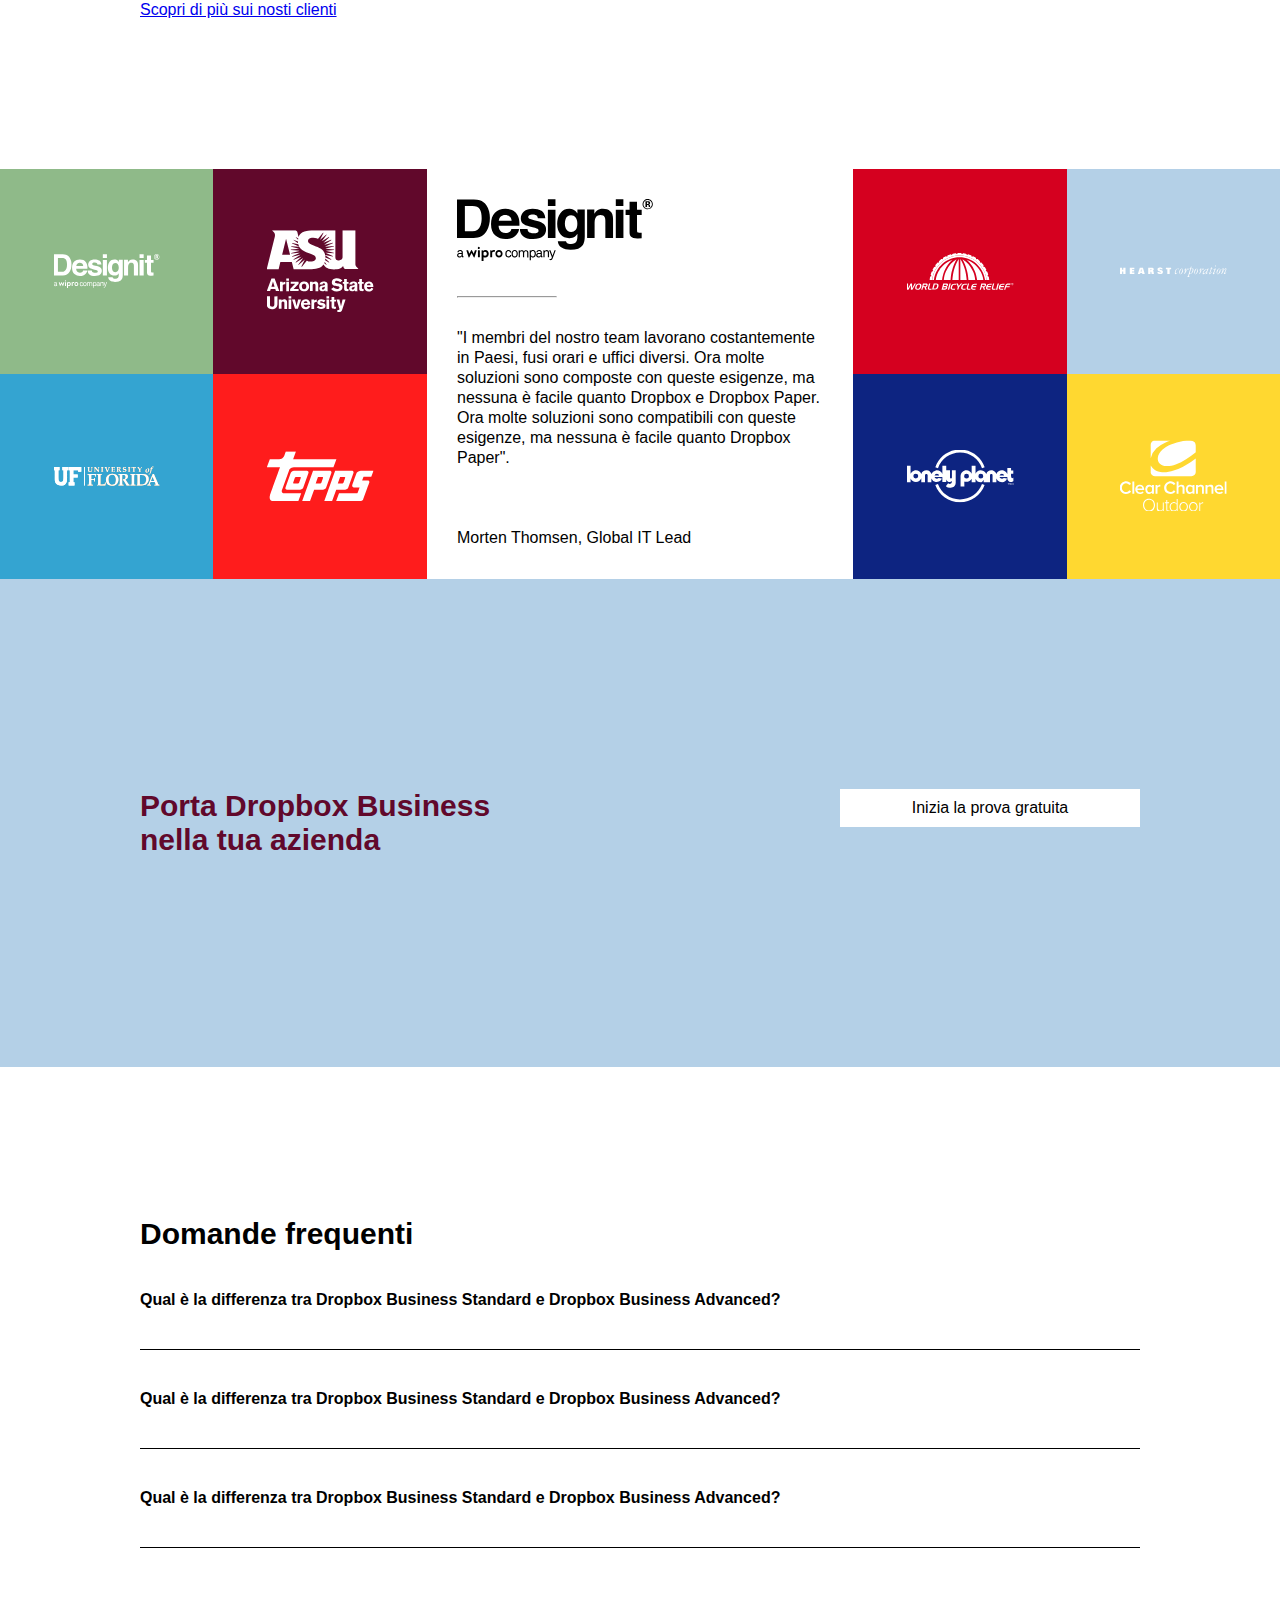
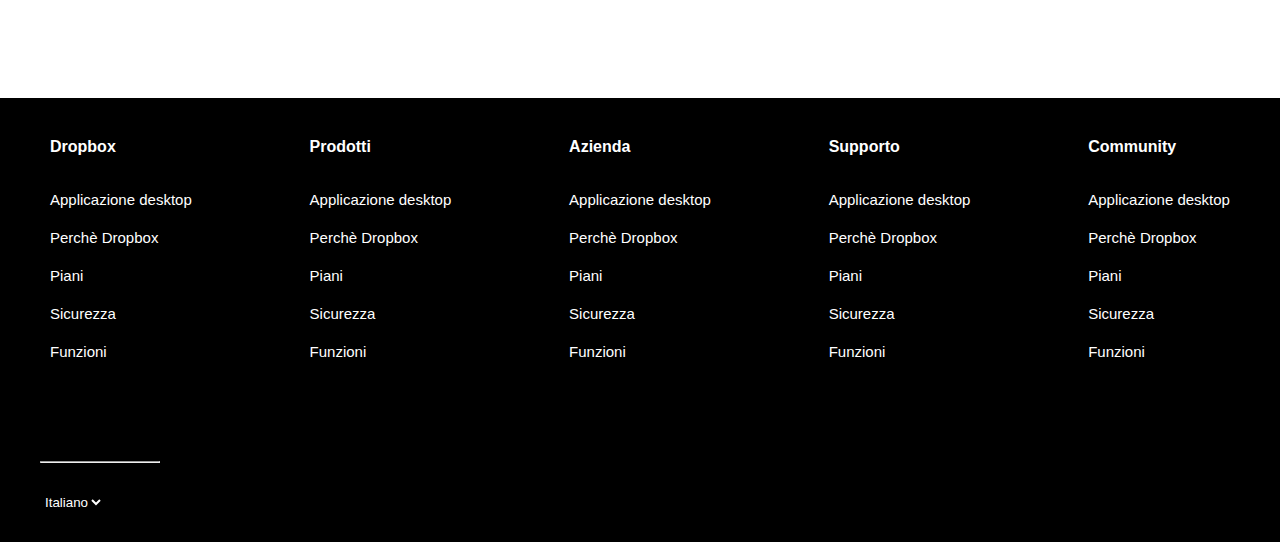
==== commit 2743339e: "animazioni quinta sezione" ====
--- a/index.html
+++ b/index.html
@@ -537,42 +537,115 @@
         <section id="fifth-section" class="d-flex">
             <div class="squares d-flex">
                 <div class="square lime">
-                    <img src="./img/designit.svg" alt="designit">
+                    <a href="#designit"><img src="./img/designit.svg" alt="designit"></a>
                 </div>
                 <div class="square bordeaux">
-                    <img src="./img/arizona_state_university.svg" alt="arizona_state_university">
+                    <a href="#arizona"><img src="./img/arizona_state_university.svg" alt="arizona_state_university"></a>
                 </div>
                 <div class="square lightblue">
-                    <img src="./img/university_of_florida.svg" alt="university_of_florida">
+                    <a href="#florida"><img src="./img/university_of_florida.svg" alt="university_of_florida"></a>
                 </div>
                 <div class="square red">
-                    <img src="./img/topps.svg" alt="topps">
+                    <a href="#topps"><img src="./img/topps.svg" alt="topps"></a>
                 </div>
             </div>
             <div class="squares ">
                 <div class="square-big-central line-height ">
-                    <img src="./img/designit.svg" alt="Logo attività">
-                    <hr>
-                    <p>
-                        "I membri del nostro team lavorano costantemente in Paesi, fusi orari e uffici diversi. Ora molte soluzioni sono composte con queste esigenze, ma nessuna &egrave; facile quanto Dropbox e Dropbox Paper. Ora molte soluzioni sono compatibili con queste esigenze, ma nessuna &egrave; facile quanto Dropbox Paper".
-                    </p>
-                    <p>
-                        Morten Thomsen, Global IT Lead
-                    </p>
-                </div>
+                    <div class="company">
+                        <img id="designit" src="./img/designit.svg" alt="Logo attività">
+                        <hr>
+                        <p>
+                            "I membri del nostro team lavorano costantemente in Paesi, fusi orari e uffici diversi. Ora molte soluzioni sono composte con queste esigenze, ma nessuna &egrave; facile quanto Dropbox e Dropbox Paper. Ora molte soluzioni sono compatibili con queste esigenze, ma nessuna &egrave; facile quanto Dropbox Paper".
+                        </p>
+                        <p>
+                            Morten Thomsen, Global IT Lead
+                        </p>
+                    </div>
+                    <div class="company">
+                        <img id="arizona" src="./img/arizona_state_university.svg" alt="arizona_state_university">
+                        <hr>
+                        <p>
+                            "I membri del nostro team lavorano costantemente in Paesi, fusi orari e uffici diversi. Ora molte soluzioni sono composte con queste esigenze, ma nessuna &egrave; facile quanto Dropbox e Dropbox Paper. Ora molte soluzioni sono compatibili con queste esigenze, ma nessuna &egrave; facile quanto Dropbox Paper".
+                        </p>
+                        <p>
+                            Morten Thomsen, Global IT Lead
+                        </p>
+                    </div>
+                    <div class="company">
+                        <img id="florida" src="./img/university_of_florida.svg" alt="university_of_florida">
+                        <hr>
+                        <p>
+                            "I membri del nostro team lavorano costantemente in Paesi, fusi orari e uffici diversi. Ora molte soluzioni sono composte con queste esigenze, ma nessuna &egrave; facile quanto Dropbox e Dropbox Paper. Ora molte soluzioni sono compatibili con queste esigenze, ma nessuna &egrave; facile quanto Dropbox Paper".
+                        </p>
+                        <p>
+                            Morten Thomsen, Global IT Lead
+                        </p>
+                    </div>
+                    <div class="company">
+                        <img id="topps" src="./img/topps.svg" alt="topps">
+                        <hr>
+                        <p>
+                            "I membri del nostro team lavorano costantemente in Paesi, fusi orari e uffici diversi. Ora molte soluzioni sono composte con queste esigenze, ma nessuna &egrave; facile quanto Dropbox e Dropbox Paper. Ora molte soluzioni sono compatibili con queste esigenze, ma nessuna &egrave; facile quanto Dropbox Paper".
+                        </p>
+                        <p>
+                            Morten Thomsen, Global IT Lead
+                        </p>
+                    </div>
+                    <div class="company">
+                        <img id="world-bicycle" src="./img/world_bicycle_relief.svg" alt="world_bicycle_relief">
+                        <hr>
+                        <p>
+                            "I membri del nostro team lavorano costantemente in Paesi, fusi orari e uffici diversi. Ora molte soluzioni sono composte con queste esigenze, ma nessuna &egrave; facile quanto Dropbox e Dropbox Paper. Ora molte soluzioni sono compatibili con queste esigenze, ma nessuna &egrave; facile quanto Dropbox Paper".
+                        </p>
+                        <p>
+                            Morten Thomsen, Global IT Lead
+                        </p>
+                    </div>
+                    <div class="company">
+                        <img id="hearst-corp" src="./img/hearst_corp.svg" alt="hearst_corp">
+                        <hr>
+                        <p>
+                            "I membri del nostro team lavorano costantemente in Paesi, fusi orari e uffici diversi. Ora molte soluzioni sono composte con queste esigenze, ma nessuna &egrave; facile quanto Dropbox e Dropbox Paper. Ora molte soluzioni sono compatibili con queste esigenze, ma nessuna &egrave; facile quanto Dropbox Paper".
+                        </p>
+                        <p>
+                            Morten Thomsen, Global IT Lead
+                        </p>
+                    </div>
+                    <div class="company">
+                        <img id="lonely-planet" src="./img/lonely_planet.svg" alt="lonely_planet">
+                        <hr>
+                        <p>
+                            "I membri del nostro team lavorano costantemente in Paesi, fusi orari e uffici diversi. Ora molte soluzioni sono composte con queste esigenze, ma nessuna &egrave; facile quanto Dropbox e Dropbox Paper. Ora molte soluzioni sono compatibili con queste esigenze, ma nessuna &egrave; facile quanto Dropbox Paper".
+                        </p>
+                        <p>
+                            Morten Thomsen, Global IT Lead
+                        </p>
+                    </div>
+                    <div class="company">
+                        <img id="clear-channel" src="./img/clear_channel.svg" alt="clear-channel">
+                        <hr>
+                        <p>
+                            "I membri del nostro team lavorano costantemente in Paesi, fusi orari e uffici diversi. Ora molte soluzioni sono composte con queste esigenze, ma nessuna &egrave; facile quanto Dropbox e Dropbox Paper. Ora molte soluzioni sono compatibili con queste esigenze, ma nessuna &egrave; facile quanto Dropbox Paper".
+                        </p>
+                        <p>
+                            Morten Thomsen, Global IT Lead
+                        </p>
+                    </div>
+                </div>
+                
             </div>
             <div class="squares d-flex">
                 <div class="square pink">
-                    <img src="./img/world_bicycle_relief.svg" alt="world_bicycle_relief">
+                    <a href="#world-bicycle"><img src="./img/world_bicycle_relief.svg" alt="world_bicycle_relief"></a>
                 </div>
                 <div class="square heavenly">
-                        <img src="./img/hearst_corp.svg" alt="hearst_corp">
+                    <a href="#hearst-corp"><img src="./img/hearst_corp.svg" alt="hearst_corp"></a>
                 </div>
                 <div class="square purple">
-                    <img src="./img/lonely_planet.svg" alt="lonely_planet">
+                    <a href="#lonely-planet"><img src="./img/lonely_planet.svg" alt="lonely_planet"></a>
                 </div>
                 <div class="square yellow">
-                    <img src="./img/clear_channel.svg" alt="clear-channel">
+                    <a href="#clear-channel"><img src="./img/clear_channel.svg" alt="clear-channel"></a>
                 </div>
             </div>
         </section>
--- a/css/style.css
+++ b/css/style.css
@@ -7,7 +7,7 @@
     --darkblue: #0061ff;
     --lightblue : #34a4d1;
     --lime: #8fba89;
-    --green: #a2cf50;
+    --green: #b6de1a;
     --lightlime: #b8cdb5;
     --bordeaux: #61082b;
     --red: #ff1c1c;
@@ -420,11 +420,17 @@
     width: 100px;
     margin-left: 30px;
 }
+.company{
+    padding-bottom: 300px;
+}
 
 /**********************colori-quadrati********************/
 .lime{
     background-color: var(--lime);
-    border: 15px solid var(--lightlime);
+    /* border: 15px solid var(--lightlime); */
+}
+.square:hover{
+    border: 15px solid rgba(255, 255, 255, 0.5);
 }
 .lightblue{
     background-color: var(--lightblue);
